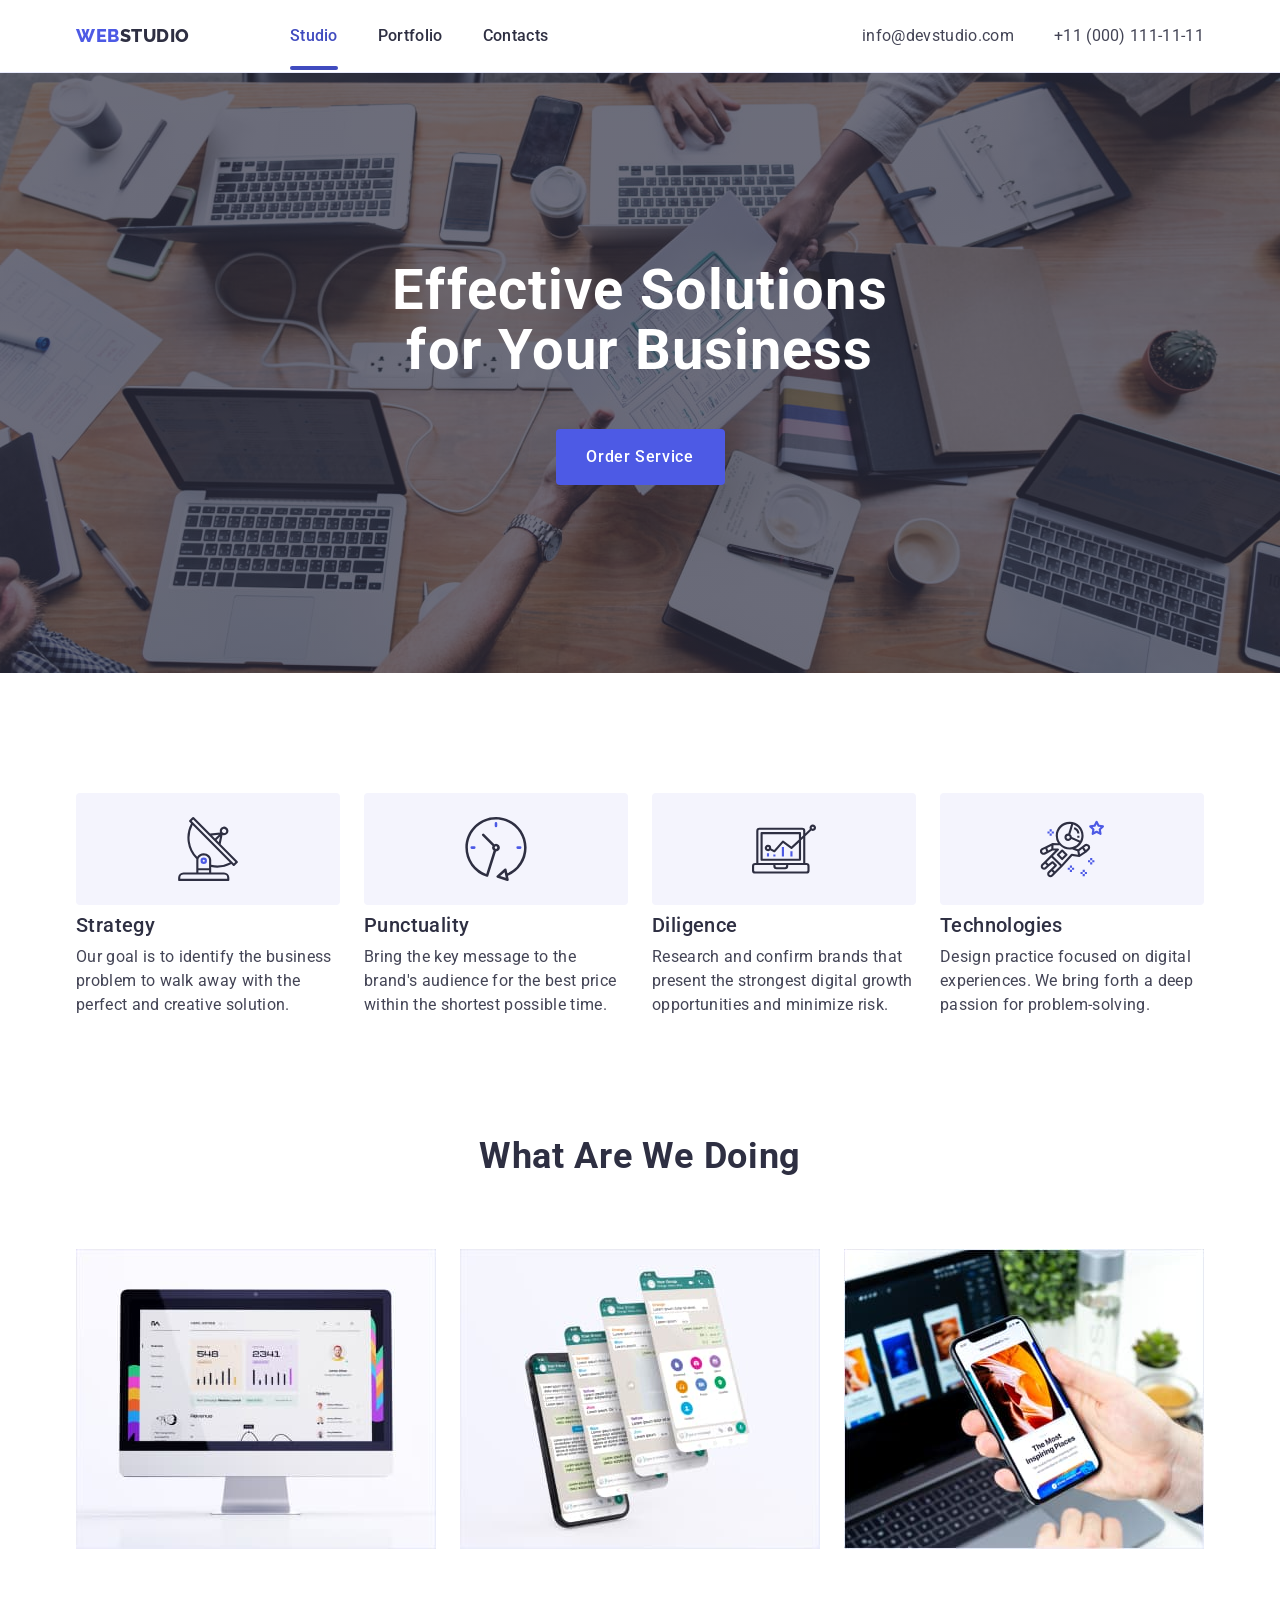
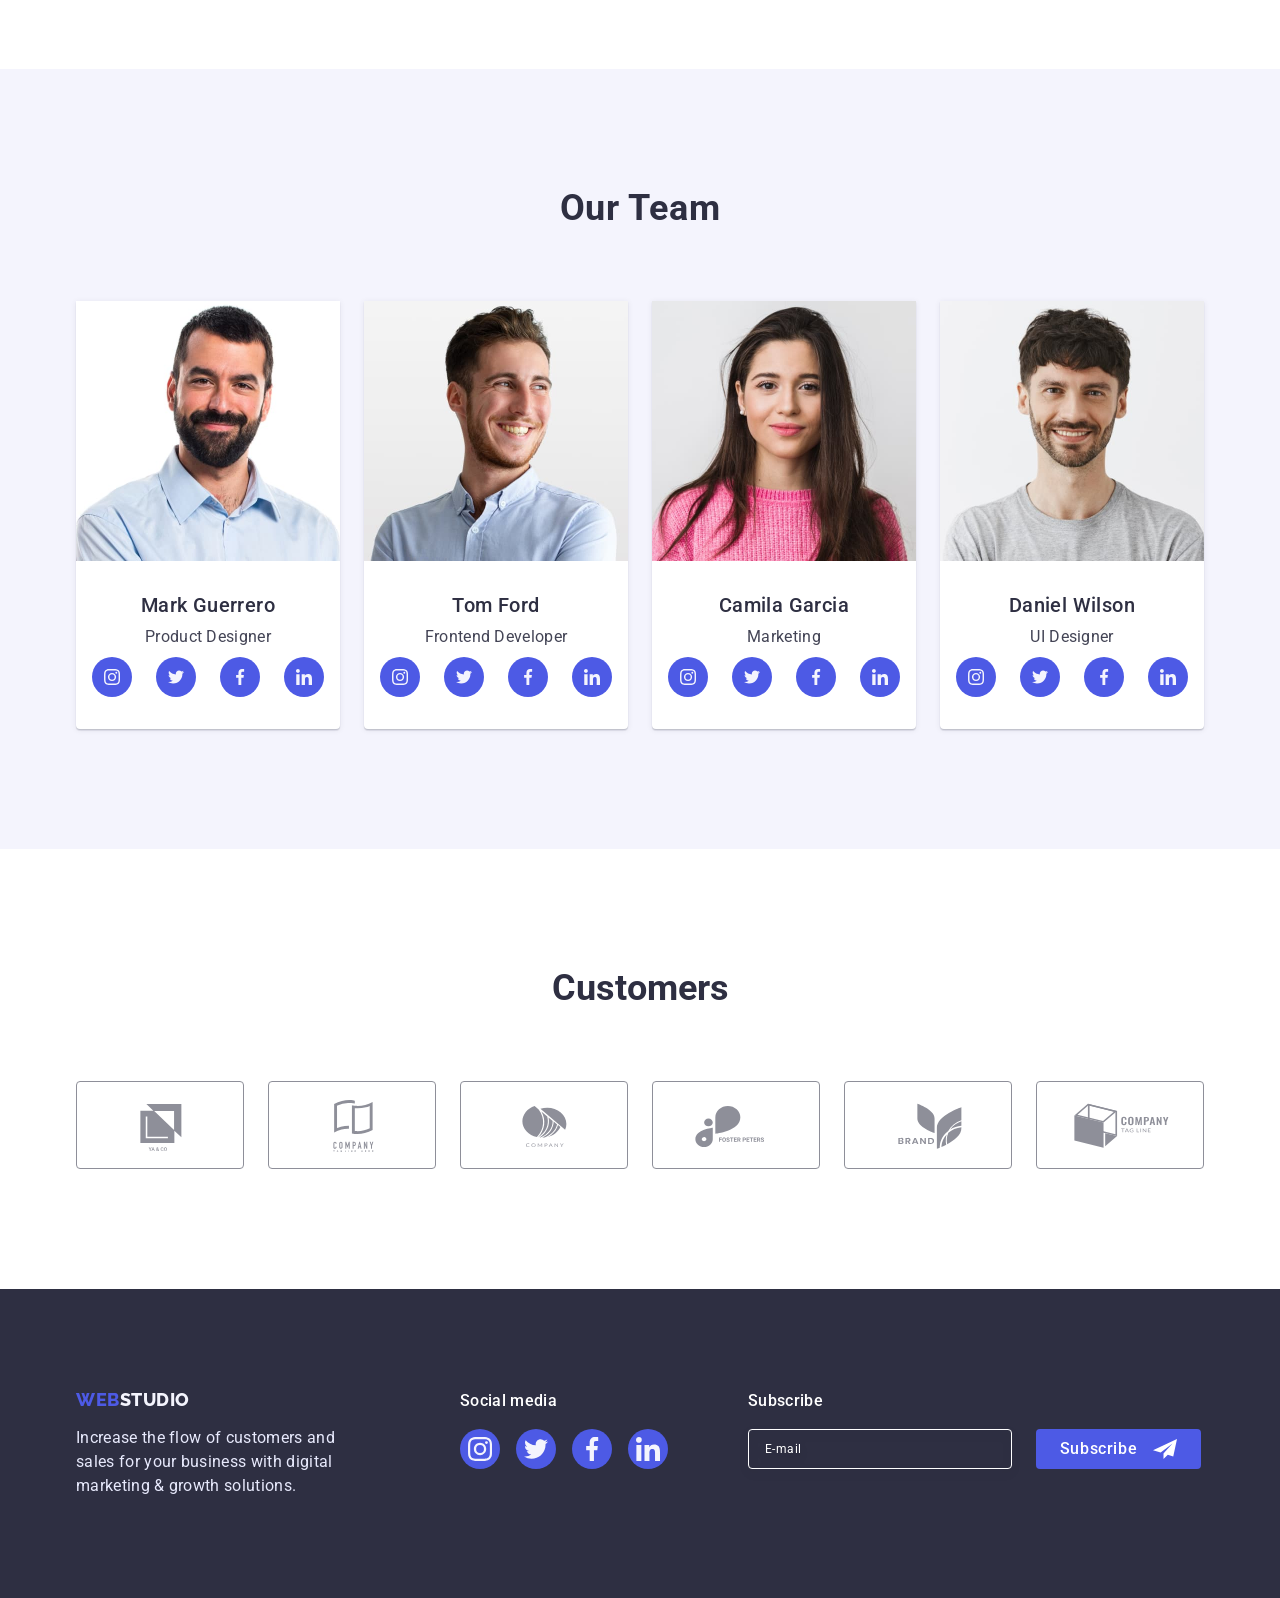
==== index.html @ 7beba164 "Add files via upload" ====
<!DOCTYPE html>
<html lang="en">

<head>
    <meta charset="UTF-8">
    <meta http-equiv="X-UA-Compatible" content="IE=edge">
    <meta name="viewport" content="width=device-width, initial-scale=1.0">
    <title>Студія</title>
    <link rel="stylesheet" href="./css/modern-normalize.min.css">
    <link rel="stylesheet" href="./css/styles.css">
    <link rel="preconnect" href="https://fonts.googleapis.com">
    <link rel="preconnect" href="https://fonts.gstatic.com" crossorigin>
    <link href="https://fonts.googleapis.com/css2?family=Raleway:wght@800&family=Roboto:wght@400;500;700&display=swap"
        rel="stylesheet">
</head>

<body>
    <header class="header">
        <div class="header-div container">
            <!-- Navigation -->
            <nav class="navigation">
                <a href="./index.html" class="logo link">Web<span class="logo-span-header">Studio</span></a>
                <ul class="header-menu list">
                    <li><a class="nav-item nav-item-index link" href="./index.html">Studio</a></li>
                    <li><a class="nav-item link" href="./portfolio.html">Portfolio</a></li>
                    <li><a class="nav-item link" href="">Contacts</a></li>
                </ul>
            </nav>
            <!-- Contacts -->
            <address class="contacts">
                <ul class="contacts-list list">
                    <li><a class="contacts-item link" href="mailto:info@devstudio.com">info@devstudio.com</a></li>
                    <li><a class="contacts-item link" href="tel:+110001111111">+11 (000) 111-11-11</a></li>
                </ul>
            </address>
        </div>
    </header>

    <main>
        <!-- Effective Solutions for Your Business 1 -->
        <section class="service">
            <div class="container">
                <h1 class="service-name">Effective Solutions for Your Business </h1>
                <button data-modal-open class="service-button" type="button">Order Service</button>
            </div>
        </section>
        <!-- Principles 2 -->
        <section class="principles">
            <div class="container">

                <h2 class="visually-hidden">.</h2>
                <ul class="principles-list list" id="studio">
                    <li class="principles-list-item">
                        <div class="icon-div">
                            <svg class="icon-antenna" width="64" height="64">
                                <use href="./images/icons.svg#icon-antenna"></use>
                            </svg>
                        </div>
                        <h3 class="principles-header">Strategy</h3>
                        <p class="principles-paragraph">Our goal is to identify the business
                            problem to walk away with the
                            perfect and creative solution.</p>
                    </li>
                    <li class="principles-list-item">
                        <div class="icon-div">
                            <svg class="icon-clock" width="64" height="64">
                                <use href="./images/icons.svg#icon-clock"></use>
                            </svg>
                        </div>
                        <h3 class="principles-header">Punctuality</h3>
                        <p class="principles-paragraph">Bring the key message to the
                            brand's audience for the best price
                            within the shortest possible time.</p>
                    </li>
                    <li class="principles-list-item">
                        <div class="icon-div">
                            <svg class="icon-diagram" width="64" height="64">
                                <use href="./images/icons.svg#icon-diagram"></use>
                            </svg>
                        </div>
                        <h3 class="principles-header">Diligence</h3>
                        <p class="principles-paragraph">Research and confirm brands that
                            present the strongest digital growth
                            opportunities and minimize risk.</p>
                    </li>
                    <li class="principles-list-item">
                        <div class="icon-div">
                            <svg class="icon-astronaut" width="64" height="64">
                                <use href="./images/icons.svg#icon-astronaut"></use>
                            </svg>
                        </div>
                        <h3 class="principles-header">Technologies</h3>
                        <p class="principles-paragraph">Design practice focused on digital
                            experiences. We bring forth a deep
                            passion for problem-solving.</p>
                    </li>
                </ul>
            </div>
        </section>
        <!-- What are we doing 3 -->
        <section class="activity">
            <div class="container">
                <h2 class="activity-header">What are we doing</h2>
                <ul class="activity-list list">
                    <li class="activity-list-item"><img src="./images/imga.jpg" alt="photo1" width="360"></li>
                    <li class="activity-list-item"><img src="./images/imgb.jpg" alt="photo2" width="360"></li>
                    <li class="activity-list-item"><img src="./images/imgc.jpg" alt="photo3" width="360"></li>
                </ul>
            </div>
        </section>
        <!-- Our Team 4 -->
        <section class="team">
            <div class="container">
                <h2 class="team-header">Our Team</h2>
                <ul class="team-list list">
                    <li class="team-list-item">
                        <img src="./images/imgd.jpg" alt="photo4" width="264">
                        <div class="team-list-item-div">
                            <h3 class="team-list-item-header principles-header">Mark Guerrero</h3>
                            <p class="team-list-item-paragraph principles-paragraph">Product Designer</p>
                            <ul class="icon-div-team-list">
                                <li class="icon-div-team-list-item">
                                    <a class="icon-div-team-list-link" href="">
                                        <svg class="icon-team" width="16" height="16">
                                            <use href="./images/icons.svg#icon-instagram"></use>
                                        </svg>
                                    </a>
                                </li>
                                <li class="icon-div-team-list-item">
                                    <a class="icon-div-team-list-link" href="">
                                        <svg class="icon-team" width="16" height="16">
                                            <use href="./images/icons.svg#icon-twitter"></use>
                                        </svg>
                                    </a>
                                </li>
                                <li class="icon-div-team-list-item">
                                    <a class="icon-div-team-list-link" href="">
                                        <svg class="icon-team" width="16" height="16">
                                            <use href="./images/icons.svg#icon-facebook"></use>
                                        </svg>
                                    </a>
                                </li>
                                <li class="icon-div-team-list-item">
                                    <a class="icon-div-team-list-link" href="">
                                        <svg class="icon-team" width="16" height="16">
                                            <use href="./images/icons.svg#icon-linkedin"></use>
                                        </svg>
                                    </a>
                                </li>
                            </ul>
                        </div>
                    </li>
                    <li class="team-list-item">
                        <img src="./images/imge.jpg" alt="photo5" width="264">
                        <div class="team-list-item-div">
                            <h3 class="team-list-item-header principles-header">Tom Ford</h3>
                            <p class="team-list-item-paragraph principles-paragraph">Frontend Developer</p>
                            <ul class="icon-div-team-list">
                                <li class="icon-div-team-list-item">
                                    <a class="icon-div-team-list-link" href="">
                                        <svg class="icon-team" width="16" height="16">
                                            <use href="./images/icons.svg#icon-instagram"></use>
                                        </svg>
                                    </a>
                                </li>
                                <li class="icon-div-team-list-item">
                                    <a class="icon-div-team-list-link" href="">
                                        <svg class="icon-team" width="16" height="16">
                                            <use href="./images/icons.svg#icon-twitter"></use>
                                        </svg>
                                    </a>
                                </li>
                                <li class="icon-div-team-list-item">
                                    <a class="icon-div-team-list-link" href="">
                                        <svg class="icon-team" width="16" height="16">
                                            <use href="./images/icons.svg#icon-facebook"></use>
                                        </svg>
                                    </a>
                                </li>
                                <li class="icon-div-team-list-item">
                                    <a class="icon-div-team-list-link" href="">
                                        <svg class="icon-team" width="16" height="16">
                                            <use href="./images/icons.svg#icon-linkedin"></use>
                                        </svg>
                                    </a>
                                </li>
                            </ul>
                        </div>
                    </li>
                    <li class="team-list-item">
                        <img src="./images/imgf.jpg" alt="photo6" width="264">
                        <div class="team-list-item-div">
                            <h3 class="team-list-item-header principles-header">Camila Garcia</h3>
                            <p class="team-list-item-paragraph principles-paragraph">Marketing</p>
                            <ul class="icon-div-team-list">
                                <li class="icon-div-team-list-item">
                                    <a class="icon-div-team-list-link" href="">
                                        <svg class="icon-team" width="16" height="16">
                                            <use href="./images/icons.svg#icon-instagram"></use>
                                        </svg>
                                    </a>
                                </li>
                                <li class="icon-div-team-list-item">
                                    <a class="icon-div-team-list-link" href="">
                                        <svg class="icon-team" width="16" height="16">
                                            <use href="./images/icons.svg#icon-twitter"></use>
                                        </svg>
                                    </a>
                                </li>
                                <li class="icon-div-team-list-item">
                                    <a class="icon-div-team-list-link" href="">
                                        <svg class="icon-team" width="16" height="16">
                                            <use href="./images/icons.svg#icon-facebook"></use>
                                        </svg>
                                    </a>
                                </li>
                                <li class="icon-div-team-list-item">
                                    <a class="icon-div-team-list-link" href="">
                                        <svg class="icon-team" width="16" height="16">
                                            <use href="./images/icons.svg#icon-linkedin"></use>
                                        </svg>
                                    </a>
                                </li>
                            </ul>
                        </div>
                    </li>
                    <li class="team-list-item">
                        <img src="./images/imgg.jpg" alt="photo7" width="264">
                        <div class="team-list-item-div">
                            <h3 class="team-list-item-header principles-header">Daniel Wilson</h3>
                            <p class="team-list-item-paragraph principles-paragraph">UI Designer</p>
                            <ul class="icon-div-team-list">
                                <li class="icon-div-team-list-item">
                                    <a class="icon-div-team-list-link" href="">
                                        <svg class="icon-team" width="16" height="16">
                                            <use href="./images/icons.svg#icon-instagram"></use>
                                        </svg>
                                    </a>
                                </li>
                                <li class="icon-div-team-list-item">
                                    <a class="icon-div-team-list-link" href="">
                                        <svg class="icon-team" width="16" height="16">
                                            <use href="./images/icons.svg#icon-twitter"></use>
                                        </svg>
                                    </a>
                                </li>
                                <li class="icon-div-team-list-item">
                                    <a class="icon-div-team-list-link" href="">
                                        <svg class="icon-team" width="16" height="16">
                                            <use href="./images/icons.svg#icon-facebook"></use>
                                        </svg>
                                    </a>
                                </li>
                                <li class="icon-div-team-list-item">
                                    <a class="icon-div-team-list-link" href="">
                                        <svg class="icon-team" width="16" height="16">
                                            <use href="./images/icons.svg#icon-linkedin"></use>
                                        </svg>
                                    </a>
                                </li>
                            </ul>
                        </div>
                    </li>
                </ul>
            </div>
        </section>
        <!-- Customers 5 -->
        <section class="customers">
            <div class="container">
                <h2 class="customers-header">Customers</h2>
                <ul class="customers-list">
                    <li class="customers-list-item">
                        <a class="customers-list-link" href="">
                            <svg class="icon-customers" width="104" height="56">
                                <use href="./images/icons.svg#icon-Logo"></use>
                            </svg>
                        </a>
                    </li>
                    <li class="customers-list-item">
                        <a class="customers-list-link" href="">
                            <svg class="icon-customers" width="104" height="56">
                                <use href="./images/icons.svg#icon-Logo-1"></use>
                            </svg>
                        </a>
                    </li>
                    <li class="customers-list-item">
                        <a class="customers-list-link" href="">
                            <svg class="icon-customers" width="104" height="56">
                                <use href="./images/icons.svg#icon-Logo-2"></use>
                            </svg>
                        </a>
                    </li>
                    <li class="customers-list-item">
                        <a class="customers-list-link" href="">
                            <svg class="icon-customers" width="104" height="56">
                                <use href="./images/icons.svg#icon-Logo-3"></use>
                            </svg>
                        </a>
                    </li>
                    <li class="customers-list-item">
                        <a class="customers-list-link" href="">
                            <svg class="icon-customers" width="104" height="56">
                                <use href="./images/icons.svg#icon-Logo-4"></use>
                            </svg>
                        </a>
                    </li>
                    <li class="customers-list-item">
                        <a class="customers-list-link" href="">
                            <svg class="icon-customers" width="104" height="56">
                                <use href="./images/icons.svg#icon-Logo-5"></use>
                            </svg>
                        </a>
                    </li>
                </ul>
            </div>
        </section>
    </main>

    <footer class="footer">
        <div class="container footer-div">
            <div class="footer-logo-div">
                <a class="logo-footer link" href="./index.html">Web<span class="logo-span-footer">Studio</span></a>
                <p class="footer-paragraph">Increase the flow of customers and sales for your business with digital
                    marketing & growth solutions.</p>
            </div>
            <div class="footer-socialmedia-div">
                <p class="footer-socialmedia-paragraph">Social media</p>
                <ul class="footer-list">
                    <li class="footer-list-item">
                        <a class="footer-list-link" href="">
                            <svg class="footer-icon" width="24" height="24">
                                <use href="./images/icons.svg#icon-instagram"></use>
                            </svg>
                        </a>
                    </li>
                    <li class="footer-list-item">
                        <a class="footer-list-link" href="">
                            <svg class="footer-icon" width="24" height="24">
                                <use href="./images/icons.svg#icon-twitter"></use>
                            </svg>
                        </a>
                    </li>
                    <li class="footer-list-item">
                        <a class="footer-list-link" href="">
                            <svg class="footer-icon" width="24" height="24">
                                <use href="./images/icons.svg#icon-facebook"></use>
                            </svg>
                        </a>
                    </li>
                    <li class="footer-list-item">
                        <a class="footer-list-link" href="">
                            <svg class="footer-icon" width="24" height="24">
                                <use href="./images/icons.svg#icon-linkedin"></use>
                            </svg>
                        </a>
                    </li>
                </ul>
            </div>
            <div class="footer-form-div">
                <p class="footer-form-paragraph">Subscribe</p>
                <form class="footer-form">
                    <label class="footer-form-labal">
                        <input class="email-input" type="email" placeholder="E-mail" name="form" />
                    </label>
                    <button class="footer-form-button" type="submit">
                        Subscribe
                        <svg class="footer-form-svg" width="24" height="24">
                            <use href="./images/icons.svg#frame-3"></use>
                        </svg>
                    </button>
                </form>
            </div>
        </div>
    </footer>
    <div data-modal class="modal-div is-hidden">
        <div class="modal">
            <button class="modal-button" data-modal-close type="button">
                <svg class="icon-close" width="8" height="8">
                    <use href="./images/icons.svg#icon-close    "></use>
                </svg>
            </button>
            <p class="modal-paragraph">
                Leave your contacts and we will call you back
            </p>
            <form>
                <div class="modal-form-div">
                    <label class="modal-form-labal" for="user-name">
                        Name
                    </label>
                    <div class="modal-form-labal-div">
                        <input id="user-name" name="user-name" type="text" class="modal-form-labal-input">
                        <svg class="icon-person" width="18" height="24">
                            <use href="./images/icons.svg#icon-person"></use>
                        </svg>
                    </div>

                </div>
                <div class="modal-form-div">
                    <label class="modal-form-labal" for="user-name">
                        Phone
                    </label>
                    <div class="modal-form-labal-div">
                        <input id="user-name" name="user-name" type="text" class="modal-form-labal-input">
                        <svg class="icon-person" width="18" height="24">
                            <use href="./images/icons.svg#icon-phone"></use>
                        </svg>
                    </div>
                </div>
                <div class="modal-form-div">
                    <label class="modal-form-labal" for="user-name">
                        Email
                    </label>
                    <div class="modal-form-labal-div">
                        <input id="user-name" name="user-name" type="text" class="modal-form-labal-input">
                        <svg class="icon-person" width="18" height="24">
                            <use href="./images/icons.svg#icon-email"></use>
                        </svg>
                    </div>
                </div>
                <div class="modal-form-div-comment">
                    <label class="modal-form-labal" for="user-comment">
                        Comment
                    </label>
                    <textarea class="modal-comment" name="user-comment" placeholder="Text input"
                        id="user-comment"></textarea>
                </div>
                <div class="check-box-div">
                    <input id="user-privacy" type="checkbox" class="check-box-input visually-hidden" value="true"
                        name="user-privacy">
                    <label class="check-box-labal" for="user-privacy">
                        <span class="check-box-labal-span">
                            <svg class="icon-checkbox" width="10" height="8">
                                <use href="./images/icons.svg#icon-access"></use>
                            </svg>
                        </span>
                        I accept the terms and conditions of the
                        <a class="check-box-labal-link" href="">
                            Privacy Policy
                        </a>
                    </label>
                </div>
                <button class="check-box-labal-button">
                    Send
                </button>
            </form>
        </div>
    </div>
    <script src="./modal.js"></script>
</body>

</html>
---- css/styles.css ----
body {
    font-family: "Roboto", sans-serif;
    color: #434455;
    background-color: #FFFFFF;
}

h1,
h2,
h3,
h4,
h5,
h6,
p {
    margin: 0;
}

img {
    display: block;
    max-width: 100%;
    height: auto;
}

button {
    cursor: pointer;
    border: none;
    border-radius: 4 px;
}

ul,
ol {
    list-style: none;
    margin: 0;
    padding-left: 0;
}

a {
    text-decoration: none;
}

.container {
    width: 1158;
    padding: 0 15px;
    margin: 0 auto;
}

.section {
    padding-top: 120px;
    padding-bottom: 120px;
}

.visually-hidden {
    position: absolute;
    width: 1px;
    height: 1px;
    margin: -1px;
    border: 0;
    padding: 0;

    white-space: nowrap;
    clip-path: inset(100%);
    clip: rect(0 0 0 0);
    overflow: hidden;
}

:root {}

.logo {
    font-family: "Raleway", sans-serif;
    font-style: normal;
    font-weight: 800;
    font-size: 18px;
    line-height: 1.17;
    letter-spacing: 0.03em;
    text-transform: uppercase;
    color: #4d5ae5;
    margin-right: 76px;

}

.link {
    text-decoration: none;
}

.logo-span-header {
    color: #2e2f42;
}

.list {
    list-style: none;
    margin: 0;
    padding: 0;
}

.nav-item {
    font-weight: 500;
    font-size: 16px;
    line-height: 1.5;
    letter-spacing: 0.02em;
    color: #2e2f42;
    padding: 24px 0;
    transition: color 250ms cubic-bezier(0.4, 0, 0.2, 1);
}

.nav-item-index,
.nav-item-portfolio {
    position: relative;
    color: #404bbf;
}

.nav-item-index::after {
    content: '';
    width: 48px;
    height: 4px;
    flex-shrink: 0;
    position: absolute;
    left: 0;
    bottom: -1px;
    height: 4px;
    background-color: #404bbf;
    border-radius: 2px;
}

.nav-item-portfolio::after {
    content: '';
    width: 66px;
    height: 4px;
    flex-shrink: 0;
    position: absolute;
    left: 0;
    bottom: -1px;
    height: 4px;
    background-color: #404bbf;
    border-radius: 2px;
}

.link:hover {
    color: #404bbf;
}

.link:focus {
    color: #404bbf;
}

.contacts {
    font-style: normal;
    margin-left: auto;
}

.contacts-item {
    font-size: 16px;
    line-height: 24px;
    letter-spacing: 0.02em;
    color: #434455;
    transition: color 250ms cubic-bezier(0.4, 0, 0.2, 1);
}

.contacts-item:hover {
    color: #404bbf
}

.contacts-item:focus {
    color: #404bbf
}

.service {
    background-color: #2e2f42;
    padding: 188px 0;
    background-image: linear-gradient(rgba(46, 47, 66, 0.7),
            rgba(46, 47, 66, 0.7)),
        url(../images/img-name.jpg);
    max-width: 1440px;
    background-repeat: no-repeat;
    background-position: center;
    background-size: cover;
    height: 600px;
    margin: 0 auto;
}

.service-name {
    font-size: 56px;
    line-height: 1.07;
    text-align: center;
    letter-spacing: 0.02em;
    color: #FFFFFF;
    max-width: 496px;
    margin: 0 auto;
    margin-bottom: 48px;
}

.service-button {
    background-color: #4D5AE5;
    font-family: "Roboto", sans-serif;
    font-style: normal;
    font-weight: 500;
    font-size: 16px;
    line-height: 24px;
    letter-spacing: 0.04em;
    color: #FFFFFF;
    cursor: pointer;
    display: block;
    min-width: 169px;
    height: 56px;
    border: none;
    background-color: #4d5ae5;
    border-radius: 4px;
    cursor: pointer;
    display: block;
    margin: 0 auto;
    transition: background-color 250ms cubic-bezier(0.4, 0, 0.2, 1);
}

.service-button:hover {
    background-color: #404BBF
}

.service-button:focus {
    background-color: #404BBF
}

.principles-header {
    font-weight: 500;
    font-size: 20px;
    line-height: 1.2;
    letter-spacing: 0.02em;
    color: #2E2F42;
    margin-bottom: 8px;
}

.principles-paragraph {
    font-weight: 400;
    font-size: 16px;
    line-height: 1.5;
    letter-spacing: 0.02em;
    color: #434455;
}

.activity-header {
    font-size: 36px;
    line-height: 1.11;
    text-align: center;
    letter-spacing: 0.02em;
    text-transform: capitalize;
    color: #2e2f42;
    margin-bottom: 72px;
}

.team {
    background-color: #F4F4FD;
    padding: 120px 0;
}

.team-header {
    font-size: 36px;
    line-height: 1.11;
    text-align: center;
    letter-spacing: 0.02em;
    text-transform: capitalize;
    color: #2e2f42;
    margin-bottom: 72px;
}

.team-list-item {
    background-color: #FFFFFF;
    width: calc((100%-72px)/4);
    border-radius: 0px 0px 4px 4px;
    box-shadow: 0px 1px 6px rgba(46, 47, 66, 0.08),
        0px 1px 1px rgba(46, 47, 66, 0.16),
        0px 2px 1px rgba(46, 47, 66, 0.08);
}


.footer {
    background-color: #2e2f42;
    padding: 100px 0;
}

.logo-footer {
    font-family: "Raleway", sans-serif;
    font-style: normal;
    font-weight: 800;
    font-size: 18px;
    line-height: 1.17;
    letter-spacing: 0.03em;
    text-transform: uppercase;
    color: #4d5ae5;
    display: inline-block;
    margin-bottom: 16px;
}

.logo-span-footer {
    color: #f4f4fd;
}

.button-list-item {
    font-family: "Roboto", sans-serif;
    font-weight: 500;
    font-size: 16px;
    line-height: 1.5;
    letter-spacing: 0.04em;
    color: #4d5ae5;
    background-color: #F4F4FD;
    cursor: pointer;
    padding: 12px 24px;
    border: 1px solid #e7e9fc;
    border-radius: 4px;
    transition: color 250ms cubic-bezier(0.4, 0, 0.2, 1),
        background-color 250ms cubic-bezier(0.4, 0, 0.2, 1),
        border-color 250ms cubic-bezier(0.4, 0, 0.2, 1),
        box-shadow 250ms cubic-bezier(0.4, 0, 0.2, 1);
}

.button-list-item:hover {
    color: #FFFFFF;
    background-color: #404BBF;
    border: 1px solid transparent;
    box-shadow: 0px 3px 1px rgba(0, 0, 0, 0.1),
        0px 2px 1px rgba(0, 0, 0, 0.08),
        0px 2px 2px rgba(0, 0, 0, 0.12);
}

.button-list-item:focus {
    color: #FFFFFF;
    background-color: #404BBF;
    border: 1px solid transparent;
    box-shadow: 0px 3px 1px rgba(0, 0, 0, 0.1),
        0px 2px 1px rgba(0, 0, 0, 0.08),
        0px 2px 2px rgba(0, 0, 0, 0.12);
}

.footer-paragraph {
    font-weight: 400;
    font-size: 16px;
    line-height: 24px;
    letter-spacing: 0.02em;
    color: #E7E9FC;
    max-width: 264px;
}



.header {
    border-bottom: 1px solid #e7e9fc;
    box-shadow: 0px 2px 1px rgba(46, 47, 66, 0.08),
        0px 1px 1px rgba(46, 47, 66, 0.16),
        0px 1px 6px rgba(46, 47, 66, 0.08);
}

.header-div {
    display: flex;
    align-items: center;
}

.container {
    width: 1158px;
    margin: 0 auto;
    padding: 0 15px;
}

.navigation {
    display: flex;
    align-items: center;
}

.header-menu {
    display: flex;
    gap: 40px;
    padding: 24px;
}

.contacts-list {
    display: flex;
    gap: 40px;
}

.principles {
    padding: 120px 0;
}

.principles-list {
    display: flex;
    gap: 24px;
    padding-left: 0;
}

.principles-list-item {
    width: calc((100% - 72px) / 4);
}

.activity {
    padding-bottom: 120px;
}

.activity-list {
    display: flex;
    gap: 24px;
}

.activity-list-item {
    width: calc((100%-48px)/3);
}

.team-list {
    display: flex;
    gap: 24px;
}

.team-list-item-div {
    padding: 32px 16px;
}

.team-list-item-header {
    text-align: center;
}

.team-list-item-paragraph {
    text-align: center;
}

.buttons {
    padding: 96px 0 120px;
}

.button-list {
    display: flex;
    justify-content: center;
    gap: 24px;
    margin-bottom: 72px;
}

.examples-list {
    display: flex;
    flex-wrap: wrap;
    column-gap: 24px;
    row-gap: 48px;
}

.examples-list-item {
    width: calc((100% - 48px) / 3);
}

.examples-list-item-div {
    padding: 32px 16px;
    border: 1px solid #e7e9fc;
    border-top: none;
}

.examples-list-item-header {
    margin-bottom: 8px;
}

.icon-div {
    display: flex;
    align-items: center;
    justify-content: center;
    height: 112px;
    background-color: #f4f4fd;
    border-radius: 4px;
    margin-bottom: 8px;
}

.icon-div-team-list {
    display: flex;
    justify-content: center;
    gap: 24px;
    padding-top: 8px;
}

.icon-div-team-list-item {
    width: 40px;
    height: 40px;
}

.icon-div-team-list-link {
    width: 100%;
    height: 100%;
    background-color: #4d5ae5;
    border-radius: 50%;
    display: flex;
    align-items: center;
    justify-content: center;
    transition: background-color 250ms cubic-bezier(0.4, 0, 0.2, 1);
}

.icon-div-team-list-link:hover {
    background-color: #404bbf;
}

.icon-div-team-list-link:focus {
    background-color: #404bbf;
}

.icon-team {
    fill: #f4f4fd;
}

.customers {
    padding-top: 120px;
    padding-bottom: 120px;
}

.customers-header {
    font-size: 36px;
    line-height: 1.11;
    color: #2e2f42;
    margin-bottom: 72px;
    text-align: center;
}

.customers-list {
    display: flex;
    gap: 24px;
}

.customers-list-item {
    width: calc((100% - 120px) / 6);
    height: 88px;
}

.customers-list-link {
    width: 100%;
    height: 100%;
    border: 1px solid #8e8f99;
    border-radius: 4px;
    display: flex;
    align-items: center;
    justify-content: center;
    color: #8e8f99;
    transition: border-color 250ms cubic-bezier(0.4, 0, 0.2, 1),
        color 250ms cubic-bezier(0.4, 0, 0.2, 1);
}

.customers-list-link:hover {
    border-color: #404bbf;
    color: #404bbf;
}

.customers-list-link:focus {
    border-color: #404bbf;
    color: #404bbf;
}

.icon-customers {
    fill: currentColor;
}

.footer-div {
    display: flex;
    align-items: baseline;

}

.footer-logo-div {
    margin-right: 120px;
}

.footer-socialmedia-paragraph {
    font-weight: 500;
    font-size: 16px;
    line-height: 1.5;
    letter-spacing: 0.02em;
    color: #FFFFFF;
    margin-bottom: 16px;
}

.footer-list {
    display: flex;
    gap: 16px;
}

.footer-list-item {
    width: 40px;
    height: 40px;
}

.footer-list-link {
    width: 100%;
    height: 100%;
    background-color: #4d5ae5;
    border-radius: 50%;
    display: flex;
    align-items: center;
    justify-content: center;
    transition: background-color 250ms cubic-bezier(0.4, 0, 0.2, 1);
}

.footer-list-link:hover {
    background-color: #31d0aa;
}

.footer-list-link:focus {
    background-color: #31d0aa;
}

.footer-icon {
    fill: #f4f4fd;
}

.examples-list-link {
    display: block;
    transition: box-shadow 250ms cubic-bezier(0.4, 0, 0.2, 1);
}

.examples-list-link:hover .examples-paragraph {
    transform: translateY(0%);
}

.examples-list-link:focus .examples-paragraph {
    transform: translateY(0%);
}

.examples-list-link:hover {
    box-shadow: 0px 1px 6px rgba(46, 47, 66, 0.08),
        0px 1px 1px rgba(46, 47, 66, 0.16),
        0px 2px 1px rgba(46, 47, 66, 0.08);
}

.examples-list-link:focus {
    box-shadow: 0px 1px 6px rgba(46, 47, 66, 0.08),
        0px 1px 1px rgba(46, 47, 66, 0.16),
        0px 2px 1px rgba(46, 47, 66, 0.08);
}

.modal-div {
    position: fixed;
    top: 0;
    left: 0;
    width: 100%;
    height: 100%;
    background-color: rgba(46, 47, 66, 0.4);
    transition: opacity 250ms cubic-bezier(0.4, 0, 0.2, 1), visibility 250ms cubic-bezier(0.4, 0, 0.2, 1);
}

.is-hidden {
    opacity: 0;
    visibility: hidden;
    pointer-events: none;
}

.modal {
    padding: 72px 24px 24px 24px;
    position: absolute;
    top: 50%;
    left: 50%;
    transform: translate(-50%, -50%) scale(1);
    width: 408px;
    min-height: 584px;
    background: #fcfcfc;
    box-shadow: 0px 1px 1px rgba(0, 0, 0, 0.14),
        0px 1px 3px rgba(0, 0, 0, 0.12),
        0px 2px 1px rgba(0, 0, 0, 0.2);
    border-radius: 4px;
    transition: transform 250ms cubic-bezier(0.4, 0, 0.2, 1);
}

.modal-button {
    position: absolute;
    top: 24px;
    right: 24px;
    width: 24px;
    height: 24px;
    border-radius: 50%;
    display: flex;
    align-items: center;
    justify-content: center;
    background-color: #e7e9fc;
    border: 1px solid rgba(0, 0, 0, 0.1);
    padding: 0;
    cursor: pointer;
    transition: background-color 250ms cubic-bezier(0.4, 0, 0.2, 1),
        border 250ms cubic-bezier(0.4, 0, 0.2, 1);
}

.modal-button:hover {
    background-color: #404bbf;
    border: none;
    fill: #ffffff;
}

.modal-button:focus {
    background-color: #404bbf;
    border: none;
    fill: #ffffff;
}

.icon-close {
    transition: fill 250ms cubic-bezier(0.4, 0, 0.2, 1);
}

.examples-img-div {
    position: relative;
    overflow: hidden;

}

.examples-paragraph {
    position: absolute;
    top: 0;
    font-size: 16px;
    line-height: 1.5;
    letter-spacing: 0.02em;
    color: #f4f4fd;
    padding: 40px 32px;
    background-color: #4d5ae5;
    height: 100%;
    width: 100%;
    transform: translateY(100%);
    transition: transform 250ms cubic-bezier(0.4, 0, 0.2, 1);
}

.footer-form-div {
    padding-left: 80px;
}

.footer-form-paragraph {
    margin-bottom: 16px;
    font-weight: 500;
    font-size: 16px;
    line-height: 1.5;
    letter-spacing: 0.02em;
    color: #ffffff;
}

.footer-form {
    display: flex;
    gap: 24px;

}

.email-input {
    width: 264px;
    height: 40px;
    border: 1px solid #ffffff;
    background-color: transparent;
    font-size: 12px;
    line-height: 1.5;
    letter-spacing: 0.04em;
    padding-left: 16px;
    filter: drop-shadow(0px 4px 4px rgba(0, 0, 0, 0.15));
    border-radius: 4px;
    color: #ffffff;
}

.email-input::placeholder {
    color: #ffffff;
}

.footer-form-button {
    min-width: 165px;
    height: 40px;
    display: flex;
    justify-content: center;
    align-items: center;
    font-family: "Roboto", sans-serif;
    font-size: 16px;
    font-weight: 500;
    line-height: 1.5;
    letter-spacing: 0.04em;
    color: #ffffff;
    cursor: pointer;
    background-color: #4D5AE5;
    border: none;
    border-radius: 4px;
}

.footer-form-svg {
    margin-left: 16px;
}

.modal-paragraph {
    font-weight: 500;
    font-size: 16px;
    line-height: 1.5;
    text-align: center;
    letter-spacing: 0.02em;
    color: #2E2F42;
    margin-bottom: 16px;
}

.modal-form-div {
    margin-bottom: 8px;
}

.modal-form-labal {
    font-size: 12px;
    line-height: 1.17;
    letter-spacing: 0.04em;
    color: #8e8f99;
    display: block;
    margin-bottom: 4px;
}

.modal-form-labal-div {
    position: relative;
}

.modal-form-labal-input {
    width: 100%;
    height: 40px;
    border: 1px solid rgba(46, 47, 66, 0.4);
    border-radius: 4px;
    background-color: transparent;
    padding-left: 38px;
    outline: transparent;
    transition: border-color 250ms cubic-bezier(0.4, 0, 0.2, 1);
}

.modal-form-labal-input:focus {
    border-color: #4D5AE5;
}


.icon-person {
    position: absolute;
    left: 16px;
    top: 50%;
    transform: translateY(-50%);
    transition: fill 250ms cubic-bezier(0.4, 0, 0.2, 1);
}

.modal-form-labal-input:focus+.icon-person {
    fill: #4D5AE5;
}

.modal-form-div-comment {
    margin-bottom: 16px;
}

.modal-comment {
    border: 1px solid rgba(46, 47, 66, 0.4);
    width: 100%;
    height: 120px;
    font-size: 12px;
    line-height: 1.17;
    letter-spacing: 0.04em;
    color: rgba(46, 47, 66, 0.4);
    border-radius: 4px;
    background-color: transparent;
    padding: 8px 16px;
    outline: transparent;
    resize: none;
    transition: border-color 250ms cubic-bezier(0.4, 0, 0.2, 1);
}

.modal-comment:focus {
    border-color: #4D5AE5;
}

.check-box-div {
    margin-bottom: 24px;
}

.check-box-labal {
    font-size: 12px;
    line-height: 1.17;
    letter-spacing: 0.04em;
    color: #8e8f99;
}

.check-box-labal-span {
    width: 16px;
    height: 16px;
    border: 1px solid rgba(46, 47, 66, 0.4);
    transition: background-color 250ms cubic-bezier(0.4, 0, 0.2, 1), border 250ms cubic-bezier(0.4, 0, 0.2, 1), fill 250ms cubic-bezier(0.4, 0, 0.2, 1);
    display: inline-flex;
    align-items: center;
    justify-content: center;
    fill: transparent;
    border-radius: 2px;
}

input:checked+label>span {
    background-color: #404bbf;
    border: none;
    fill: #F4F4FD;
}

.check-box-labal-link {
    color: #4d5ae5;
    text-decoration: underline;
}

.check-box-labal-button {
    display: block;
    margin-left: auto;
    margin-right: auto;
    min-width: 169px;
    height: 56px;
    font-family: "Roboto", sans-serif;
    font-size: 16px;
    font-weight: 500;
    line-height: 1.5;
    letter-spacing: 0.04em;
    color: #ffffff;
    cursor: pointer;
    background-color: #4D5AE5;
    border: none;
    border-radius: 4px;
    transition: background-color 250ms cubic-bezier(0.4, 0, 0.2, 1);
}

.check-box-labal-button:hover,
.check-box-labal-button:focus {
    background-color: var(--OCEAN, #404BBF);
}
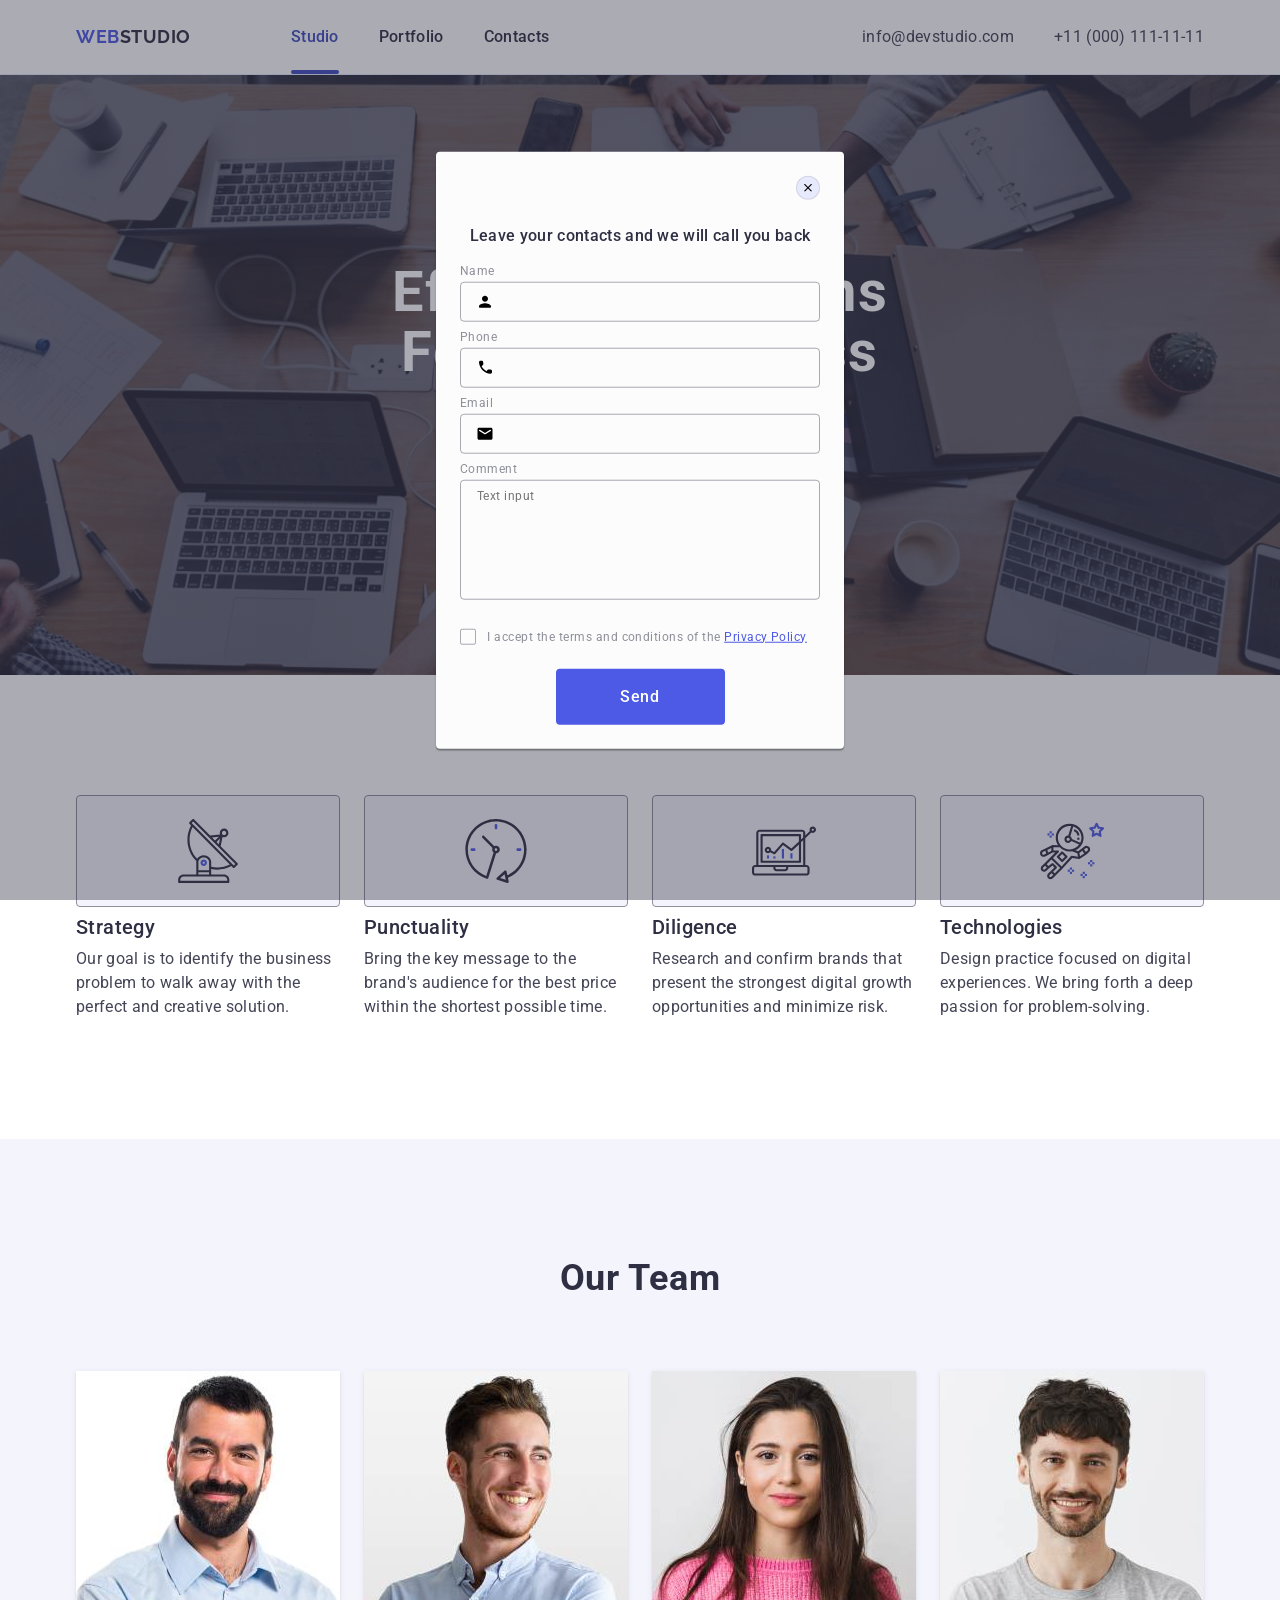
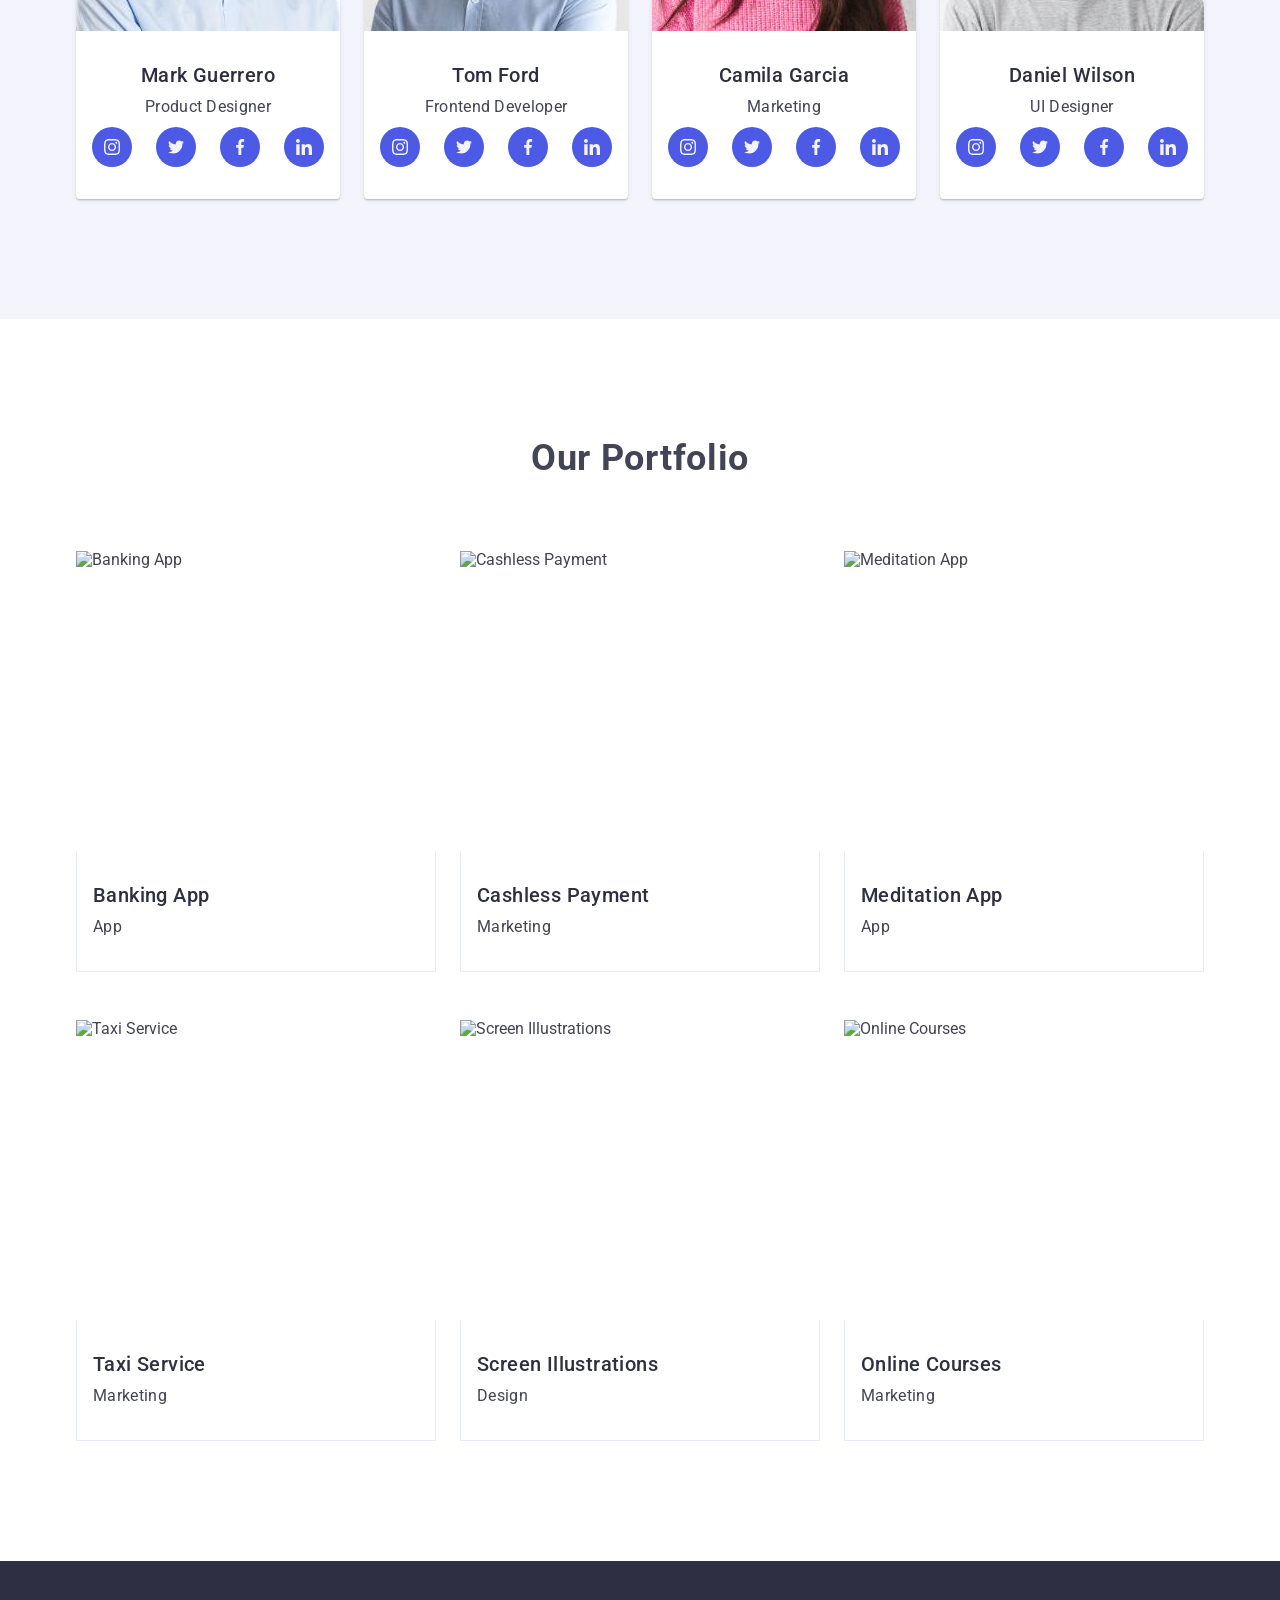
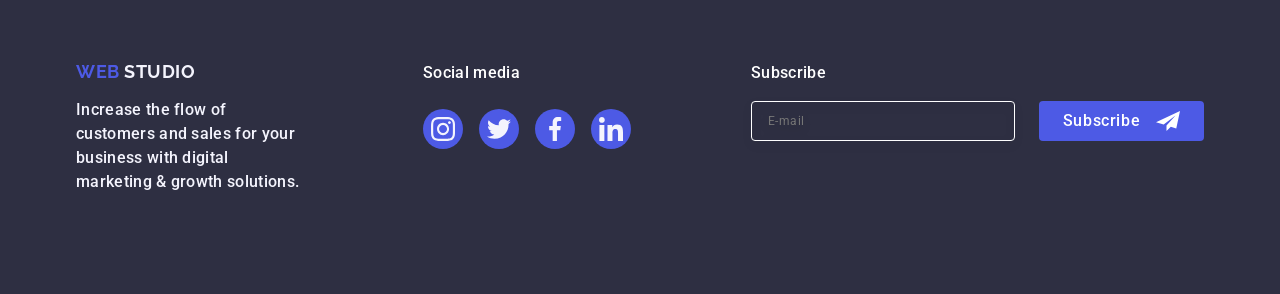
==== commit 1b6bf4ec: "Add files via upload" ====
--- a/index.html
+++ b/index.html
@@ -1,451 +1,602 @@
-<!DOCTYPE html>
-<html lang="en">
-
-<head>
-    <meta charset="UTF-8">
-    <meta http-equiv="X-UA-Compatible" content="IE=edge">
-    <meta name="viewport" content="width=device-width, initial-scale=1.0">
-    <title>Студія</title>
-    <link rel="stylesheet" href="./css/modern-normalize.min.css">
-    <link rel="stylesheet" href="./css/styles.css">
-    <link rel="preconnect" href="https://fonts.googleapis.com">
-    <link rel="preconnect" href="https://fonts.gstatic.com" crossorigin>
-    <link href="https://fonts.googleapis.com/css2?family=Raleway:wght@800&family=Roboto:wght@400;500;700&display=swap"
-        rel="stylesheet">
-</head>
-
-<body>
-    <header class="header">
-        <div class="header-div container">
-            <!-- Navigation -->
-            <nav class="navigation">
-                <a href="./index.html" class="logo link">Web<span class="logo-span-header">Studio</span></a>
-                <ul class="header-menu list">
-                    <li><a class="nav-item nav-item-index link" href="./index.html">Studio</a></li>
-                    <li><a class="nav-item link" href="./portfolio.html">Portfolio</a></li>
-                    <li><a class="nav-item link" href="">Contacts</a></li>
-                </ul>
-            </nav>
-            <!-- Contacts -->
-            <address class="contacts">
-                <ul class="contacts-list list">
-                    <li><a class="contacts-item link" href="mailto:info@devstudio.com">info@devstudio.com</a></li>
-                    <li><a class="contacts-item link" href="tel:+110001111111">+11 (000) 111-11-11</a></li>
-                </ul>
-            </address>
-        </div>
-    </header>
-
-    <main>
-        <!-- Effective Solutions for Your Business 1 -->
-        <section class="service">
-            <div class="container">
-                <h1 class="service-name">Effective Solutions for Your Business </h1>
-                <button data-modal-open class="service-button" type="button">Order Service</button>
-            </div>
-        </section>
-        <!-- Principles 2 -->
-        <section class="principles">
-            <div class="container">
-
-                <h2 class="visually-hidden">.</h2>
-                <ul class="principles-list list" id="studio">
-                    <li class="principles-list-item">
-                        <div class="icon-div">
-                            <svg class="icon-antenna" width="64" height="64">
-                                <use href="./images/icons.svg#icon-antenna"></use>
-                            </svg>
-                        </div>
-                        <h3 class="principles-header">Strategy</h3>
-                        <p class="principles-paragraph">Our goal is to identify the business
-                            problem to walk away with the
-                            perfect and creative solution.</p>
-                    </li>
-                    <li class="principles-list-item">
-                        <div class="icon-div">
-                            <svg class="icon-clock" width="64" height="64">
-                                <use href="./images/icons.svg#icon-clock"></use>
-                            </svg>
-                        </div>
-                        <h3 class="principles-header">Punctuality</h3>
-                        <p class="principles-paragraph">Bring the key message to the
-                            brand's audience for the best price
-                            within the shortest possible time.</p>
-                    </li>
-                    <li class="principles-list-item">
-                        <div class="icon-div">
-                            <svg class="icon-diagram" width="64" height="64">
-                                <use href="./images/icons.svg#icon-diagram"></use>
-                            </svg>
-                        </div>
-                        <h3 class="principles-header">Diligence</h3>
-                        <p class="principles-paragraph">Research and confirm brands that
-                            present the strongest digital growth
-                            opportunities and minimize risk.</p>
-                    </li>
-                    <li class="principles-list-item">
-                        <div class="icon-div">
-                            <svg class="icon-astronaut" width="64" height="64">
-                                <use href="./images/icons.svg#icon-astronaut"></use>
-                            </svg>
-                        </div>
-                        <h3 class="principles-header">Technologies</h3>
-                        <p class="principles-paragraph">Design practice focused on digital
-                            experiences. We bring forth a deep
-                            passion for problem-solving.</p>
-                    </li>
-                </ul>
-            </div>
-        </section>
-        <!-- What are we doing 3 -->
-        <section class="activity">
-            <div class="container">
-                <h2 class="activity-header">What are we doing</h2>
-                <ul class="activity-list list">
-                    <li class="activity-list-item"><img src="./images/imga.jpg" alt="photo1" width="360"></li>
-                    <li class="activity-list-item"><img src="./images/imgb.jpg" alt="photo2" width="360"></li>
-                    <li class="activity-list-item"><img src="./images/imgc.jpg" alt="photo3" width="360"></li>
-                </ul>
-            </div>
-        </section>
-        <!-- Our Team 4 -->
-        <section class="team">
-            <div class="container">
-                <h2 class="team-header">Our Team</h2>
-                <ul class="team-list list">
-                    <li class="team-list-item">
-                        <img src="./images/imgd.jpg" alt="photo4" width="264">
-                        <div class="team-list-item-div">
-                            <h3 class="team-list-item-header principles-header">Mark Guerrero</h3>
-                            <p class="team-list-item-paragraph principles-paragraph">Product Designer</p>
-                            <ul class="icon-div-team-list">
-                                <li class="icon-div-team-list-item">
-                                    <a class="icon-div-team-list-link" href="">
-                                        <svg class="icon-team" width="16" height="16">
-                                            <use href="./images/icons.svg#icon-instagram"></use>
-                                        </svg>
-                                    </a>
-                                </li>
-                                <li class="icon-div-team-list-item">
-                                    <a class="icon-div-team-list-link" href="">
-                                        <svg class="icon-team" width="16" height="16">
-                                            <use href="./images/icons.svg#icon-twitter"></use>
-                                        </svg>
-                                    </a>
-                                </li>
-                                <li class="icon-div-team-list-item">
-                                    <a class="icon-div-team-list-link" href="">
-                                        <svg class="icon-team" width="16" height="16">
-                                            <use href="./images/icons.svg#icon-facebook"></use>
-                                        </svg>
-                                    </a>
-                                </li>
-                                <li class="icon-div-team-list-item">
-                                    <a class="icon-div-team-list-link" href="">
-                                        <svg class="icon-team" width="16" height="16">
-                                            <use href="./images/icons.svg#icon-linkedin"></use>
-                                        </svg>
-                                    </a>
-                                </li>
-                            </ul>
-                        </div>
-                    </li>
-                    <li class="team-list-item">
-                        <img src="./images/imge.jpg" alt="photo5" width="264">
-                        <div class="team-list-item-div">
-                            <h3 class="team-list-item-header principles-header">Tom Ford</h3>
-                            <p class="team-list-item-paragraph principles-paragraph">Frontend Developer</p>
-                            <ul class="icon-div-team-list">
-                                <li class="icon-div-team-list-item">
-                                    <a class="icon-div-team-list-link" href="">
-                                        <svg class="icon-team" width="16" height="16">
-                                            <use href="./images/icons.svg#icon-instagram"></use>
-                                        </svg>
-                                    </a>
-                                </li>
-                                <li class="icon-div-team-list-item">
-                                    <a class="icon-div-team-list-link" href="">
-                                        <svg class="icon-team" width="16" height="16">
-                                            <use href="./images/icons.svg#icon-twitter"></use>
-                                        </svg>
-                                    </a>
-                                </li>
-                                <li class="icon-div-team-list-item">
-                                    <a class="icon-div-team-list-link" href="">
-                                        <svg class="icon-team" width="16" height="16">
-                                            <use href="./images/icons.svg#icon-facebook"></use>
-                                        </svg>
-                                    </a>
-                                </li>
-                                <li class="icon-div-team-list-item">
-                                    <a class="icon-div-team-list-link" href="">
-                                        <svg class="icon-team" width="16" height="16">
-                                            <use href="./images/icons.svg#icon-linkedin"></use>
-                                        </svg>
-                                    </a>
-                                </li>
-                            </ul>
-                        </div>
-                    </li>
-                    <li class="team-list-item">
-                        <img src="./images/imgf.jpg" alt="photo6" width="264">
-                        <div class="team-list-item-div">
-                            <h3 class="team-list-item-header principles-header">Camila Garcia</h3>
-                            <p class="team-list-item-paragraph principles-paragraph">Marketing</p>
-                            <ul class="icon-div-team-list">
-                                <li class="icon-div-team-list-item">
-                                    <a class="icon-div-team-list-link" href="">
-                                        <svg class="icon-team" width="16" height="16">
-                                            <use href="./images/icons.svg#icon-instagram"></use>
-                                        </svg>
-                                    </a>
-                                </li>
-                                <li class="icon-div-team-list-item">
-                                    <a class="icon-div-team-list-link" href="">
-                                        <svg class="icon-team" width="16" height="16">
-                                            <use href="./images/icons.svg#icon-twitter"></use>
-                                        </svg>
-                                    </a>
-                                </li>
-                                <li class="icon-div-team-list-item">
-                                    <a class="icon-div-team-list-link" href="">
-                                        <svg class="icon-team" width="16" height="16">
-                                            <use href="./images/icons.svg#icon-facebook"></use>
-                                        </svg>
-                                    </a>
-                                </li>
-                                <li class="icon-div-team-list-item">
-                                    <a class="icon-div-team-list-link" href="">
-                                        <svg class="icon-team" width="16" height="16">
-                                            <use href="./images/icons.svg#icon-linkedin"></use>
-                                        </svg>
-                                    </a>
-                                </li>
-                            </ul>
-                        </div>
-                    </li>
-                    <li class="team-list-item">
-                        <img src="./images/imgg.jpg" alt="photo7" width="264">
-                        <div class="team-list-item-div">
-                            <h3 class="team-list-item-header principles-header">Daniel Wilson</h3>
-                            <p class="team-list-item-paragraph principles-paragraph">UI Designer</p>
-                            <ul class="icon-div-team-list">
-                                <li class="icon-div-team-list-item">
-                                    <a class="icon-div-team-list-link" href="">
-                                        <svg class="icon-team" width="16" height="16">
-                                            <use href="./images/icons.svg#icon-instagram"></use>
-                                        </svg>
-                                    </a>
-                                </li>
-                                <li class="icon-div-team-list-item">
-                                    <a class="icon-div-team-list-link" href="">
-                                        <svg class="icon-team" width="16" height="16">
-                                            <use href="./images/icons.svg#icon-twitter"></use>
-                                        </svg>
-                                    </a>
-                                </li>
-                                <li class="icon-div-team-list-item">
-                                    <a class="icon-div-team-list-link" href="">
-                                        <svg class="icon-team" width="16" height="16">
-                                            <use href="./images/icons.svg#icon-facebook"></use>
-                                        </svg>
-                                    </a>
-                                </li>
-                                <li class="icon-div-team-list-item">
-                                    <a class="icon-div-team-list-link" href="">
-                                        <svg class="icon-team" width="16" height="16">
-                                            <use href="./images/icons.svg#icon-linkedin"></use>
-                                        </svg>
-                                    </a>
-                                </li>
-                            </ul>
-                        </div>
-                    </li>
-                </ul>
-            </div>
-        </section>
-        <!-- Customers 5 -->
-        <section class="customers">
-            <div class="container">
-                <h2 class="customers-header">Customers</h2>
-                <ul class="customers-list">
-                    <li class="customers-list-item">
-                        <a class="customers-list-link" href="">
-                            <svg class="icon-customers" width="104" height="56">
-                                <use href="./images/icons.svg#icon-Logo"></use>
-                            </svg>
-                        </a>
-                    </li>
-                    <li class="customers-list-item">
-                        <a class="customers-list-link" href="">
-                            <svg class="icon-customers" width="104" height="56">
-                                <use href="./images/icons.svg#icon-Logo-1"></use>
-                            </svg>
-                        </a>
-                    </li>
-                    <li class="customers-list-item">
-                        <a class="customers-list-link" href="">
-                            <svg class="icon-customers" width="104" height="56">
-                                <use href="./images/icons.svg#icon-Logo-2"></use>
-                            </svg>
-                        </a>
-                    </li>
-                    <li class="customers-list-item">
-                        <a class="customers-list-link" href="">
-                            <svg class="icon-customers" width="104" height="56">
-                                <use href="./images/icons.svg#icon-Logo-3"></use>
-                            </svg>
-                        </a>
-                    </li>
-                    <li class="customers-list-item">
-                        <a class="customers-list-link" href="">
-                            <svg class="icon-customers" width="104" height="56">
-                                <use href="./images/icons.svg#icon-Logo-4"></use>
-                            </svg>
-                        </a>
-                    </li>
-                    <li class="customers-list-item">
-                        <a class="customers-list-link" href="">
-                            <svg class="icon-customers" width="104" height="56">
-                                <use href="./images/icons.svg#icon-Logo-5"></use>
-                            </svg>
-                        </a>
-                    </li>
-                </ul>
-            </div>
-        </section>
-    </main>
-
-    <footer class="footer">
-        <div class="container footer-div">
-            <div class="footer-logo-div">
-                <a class="logo-footer link" href="./index.html">Web<span class="logo-span-footer">Studio</span></a>
-                <p class="footer-paragraph">Increase the flow of customers and sales for your business with digital
-                    marketing & growth solutions.</p>
-            </div>
-            <div class="footer-socialmedia-div">
-                <p class="footer-socialmedia-paragraph">Social media</p>
-                <ul class="footer-list">
-                    <li class="footer-list-item">
-                        <a class="footer-list-link" href="">
-                            <svg class="footer-icon" width="24" height="24">
-                                <use href="./images/icons.svg#icon-instagram"></use>
-                            </svg>
-                        </a>
-                    </li>
-                    <li class="footer-list-item">
-                        <a class="footer-list-link" href="">
-                            <svg class="footer-icon" width="24" height="24">
-                                <use href="./images/icons.svg#icon-twitter"></use>
-                            </svg>
-                        </a>
-                    </li>
-                    <li class="footer-list-item">
-                        <a class="footer-list-link" href="">
-                            <svg class="footer-icon" width="24" height="24">
-                                <use href="./images/icons.svg#icon-facebook"></use>
-                            </svg>
-                        </a>
-                    </li>
-                    <li class="footer-list-item">
-                        <a class="footer-list-link" href="">
-                            <svg class="footer-icon" width="24" height="24">
-                                <use href="./images/icons.svg#icon-linkedin"></use>
-                            </svg>
-                        </a>
-                    </li>
-                </ul>
-            </div>
-            <div class="footer-form-div">
-                <p class="footer-form-paragraph">Subscribe</p>
-                <form class="footer-form">
-                    <label class="footer-form-labal">
-                        <input class="email-input" type="email" placeholder="E-mail" name="form" />
-                    </label>
-                    <button class="footer-form-button" type="submit">
-                        Subscribe
-                        <svg class="footer-form-svg" width="24" height="24">
-                            <use href="./images/icons.svg#frame-3"></use>
-                        </svg>
-                    </button>
-                </form>
-            </div>
-        </div>
-    </footer>
-    <div data-modal class="modal-div is-hidden">
-        <div class="modal">
-            <button class="modal-button" data-modal-close type="button">
-                <svg class="icon-close" width="8" height="8">
-                    <use href="./images/icons.svg#icon-close    "></use>
-                </svg>
-            </button>
-            <p class="modal-paragraph">
-                Leave your contacts and we will call you back
-            </p>
-            <form>
-                <div class="modal-form-div">
-                    <label class="modal-form-labal" for="user-name">
-                        Name
-                    </label>
-                    <div class="modal-form-labal-div">
-                        <input id="user-name" name="user-name" type="text" class="modal-form-labal-input">
-                        <svg class="icon-person" width="18" height="24">
-                            <use href="./images/icons.svg#icon-person"></use>
-                        </svg>
-                    </div>
-
-                </div>
-                <div class="modal-form-div">
-                    <label class="modal-form-labal" for="user-name">
-                        Phone
-                    </label>
-                    <div class="modal-form-labal-div">
-                        <input id="user-name" name="user-name" type="text" class="modal-form-labal-input">
-                        <svg class="icon-person" width="18" height="24">
-                            <use href="./images/icons.svg#icon-phone"></use>
-                        </svg>
-                    </div>
-                </div>
-                <div class="modal-form-div">
-                    <label class="modal-form-labal" for="user-name">
-                        Email
-                    </label>
-                    <div class="modal-form-labal-div">
-                        <input id="user-name" name="user-name" type="text" class="modal-form-labal-input">
-                        <svg class="icon-person" width="18" height="24">
-                            <use href="./images/icons.svg#icon-email"></use>
-                        </svg>
-                    </div>
-                </div>
-                <div class="modal-form-div-comment">
-                    <label class="modal-form-labal" for="user-comment">
-                        Comment
-                    </label>
-                    <textarea class="modal-comment" name="user-comment" placeholder="Text input"
-                        id="user-comment"></textarea>
-                </div>
-                <div class="check-box-div">
-                    <input id="user-privacy" type="checkbox" class="check-box-input visually-hidden" value="true"
-                        name="user-privacy">
-                    <label class="check-box-labal" for="user-privacy">
-                        <span class="check-box-labal-span">
-                            <svg class="icon-checkbox" width="10" height="8">
-                                <use href="./images/icons.svg#icon-access"></use>
-                            </svg>
-                        </span>
-                        I accept the terms and conditions of the
-                        <a class="check-box-labal-link" href="">
-                            Privacy Policy
-                        </a>
-                    </label>
-                </div>
-                <button class="check-box-labal-button">
-                    Send
-                </button>
-            </form>
-        </div>
-    </div>
-    <script src="./modal.js"></script>
-</body>
-
-</html>+<!DOCTYPE html>
+<html lang="en">
+  <head>
+    <meta charset="UTF-8" />
+    <meta name="viewport" content="width=device-width, initial-scale=1.0" />
+    <title>Web Studio</title>
+
+    <link rel="preconnect" href="https://fonts.googleapis.com" />
+    <link rel="preconnect" href="https://fonts.gstatic.com" />
+    <link
+      rel="stylesheet"
+      href="https://cdnjs.cloudflare.com/ajax/libs/modern-normalize/2.0.0/modern-normalize.min.css"
+    />
+    <link
+      href="https://fonts.googleapis.com/css2?family=Raleway:wght@700&family=Roboto:wght@400;500;700&display=swap"
+      rel="stylesheet"
+    />
+    <link rel="stylesheet" href="./css/styles.css" />
+  </head>
+  <body>
+    <header class="header">
+      <div class="container-header container">
+        <nav class="header-nav">
+          <a class="logo" href="./index.html"
+            >Web<span class="logo-name">Studio</span>
+          </a>
+          <ul class="nav-list">
+            <li>
+              <a class="nav-link-list nav-link-item-current" href="./index.html"
+                >Studio</a
+              >
+            </li>
+            <li>
+              <a class="nav-link-list" href="">Portfolio</a>
+            </li>
+            <li>
+              <a class="nav-link-list" href="">Contacts</a>
+            </li>
+          </ul>
+        </nav>
+
+        <address class="address-items">
+          <ul class="address-list">
+            <li>
+              <a
+                class="address-list-item"
+                href="mailto:info@devstudio.com"
+                target="_blank"
+                >info@devstudio.com</a
+              >
+            </li>
+            <li>
+              <a
+                class="address-list-item"
+                href="tel:+110001111111"
+                target="_blank"
+                >+11 (000) 111-11-11</a
+              >
+            </li>
+          </ul>
+        </address>
+      </div>
+    </header>
+    <main>
+      <!-- Solutions for Your Business -->
+      <section class="section-business">
+        <div class="container-business container">
+          <h1 class="business-title">Effective Solutions for Your Business</h1>
+          <button class="button-primary" type="button" data-modal-open>
+            Order Service
+          </button>
+        </div>
+      </section>
+      <!-- About project list -->
+      <section class="section-project">
+        <div class="container-project container">
+          <h2 class="visually-hidden">About project list</h2>
+          <ul class="project-list">
+            <li class="project-item">
+              <div class="project-icon">
+                <svg class="project-icon-item" width="64" height="64">
+                  <use href="./images/icons.svg#icon-antenna"></use>
+                </svg>
+              </div>
+              <h3 class="project-list-title">Strategy</h3>
+              <p class="project-list-text">
+                Our goal is to identify the business problem to walk away with
+                the perfect and creative solution.
+              </p>
+            </li>
+            <li class="project-item">
+              <div class="project-icon">
+                <svg class="project-icon-item" width="64" height="64">
+                  <use href="./images/icons.svg#icon-clock"></use>
+                </svg>
+              </div>
+              <h3 class="project-list-title">Punctuality</h3>
+              <p class="project-list-text">
+                Bring the key message to the brand's audience for the best price
+                within the shortest possible time.
+              </p>
+            </li>
+            <li class="project-item">
+              <div class="project-icon">
+                <svg class="project-icon-item" width="64" height="64">
+                  <use href="./images/icons.svg#icon-diagram"></use>
+                </svg>
+              </div>
+              <h3 class="project-list-title">Diligence</h3>
+              <p class="project-list-text">
+                Research and confirm brands that present the strongest digital
+                growth opportunities and minimize risk.
+              </p>
+            </li>
+            <li class="project-item">
+              <div class="project-icon">
+                <svg class="project-icon-item" width="64" height="64">
+                  <use href="./images/icons.svg#icon-astronaut"></use>
+                </svg>
+              </div>
+              <h3 class="project-list-title">Technologies</h3>
+              <p class="project-list-text">
+                Design practice focused on digital experiences. We bring forth a
+                deep passion for problem-solving.
+              </p>
+            </li>
+          </ul>
+        </div>
+      </section>
+      <!-- Team section -->
+      <section class="section-team">
+        <div class="container-team container">
+          <h2 class="team-title">Our Team</h2>
+          <ul class="team-info-cards">
+            <li class="team-list">
+              <img
+                class="team-photo"
+                src="./images/team/MG.jpg"
+                alt="Mark
+                Guerrero"
+                width="264"
+                height="260"
+              />
+              <div class="team-text">
+                <h3 class="team-name">Mark Guerrero</h3>
+                <p class="team-specialization">Product Designer</p>
+
+                <ul class="team-icon">
+                  <li class="team-icon-list">
+                    <a class="team-icon-link" href="#">
+                      <svg class="icon-item" width="16" height="16">
+                        <use href="./images/icons.svg#icon-instagram"></use>
+                      </svg>
+                    </a>
+                  </li>
+                  <li class="team-icon-list">
+                    <a class="team-icon-link" href="#">
+                      <svg class="icon-item" width="16" height="16">
+                        <use href="./images/icons.svg#icon-twitter"></use>
+                      </svg>
+                    </a>
+                  </li>
+                  <li class="team-icon-list">
+                    <a class="team-icon-link" href="#"
+                      ><svg class="icon-item" width="16" height="16">
+                        <use href="./images/icons.svg#icon-facebook"></use>
+                      </svg>
+                    </a>
+                  </li>
+                  <li class="team-icon-list">
+                    <a class="team-icon-link" href="#"
+                      ><svg class="icon-item" width="16" height="16">
+                        <use href="./images/icons.svg#icon-linkedin"></use>
+                      </svg>
+                    </a>
+                  </li>
+                </ul>
+              </div>
+            </li>
+            <li class="team-list">
+              <img
+                class="team-photo"
+                src="./images/team/TF.jpg"
+                alt="Tom Ford"
+                width="264"
+                height="260"
+              />
+
+              <div class="team-text">
+                <h3 class="team-name">Tom Ford</h3>
+                <p class="team-specialization">Frontend Developer</p>
+
+                <ul class="team-icon">
+                  <li class="team-icon-list">
+                    <a class="team-icon-link" href="#">
+                      <svg class="icon-item" width="16" height="16">
+                        <use href="./images/icons.svg#icon-instagram"></use>
+                      </svg>
+                    </a>
+                  </li>
+                  <li class="team-icon-list">
+                    <a class="team-icon-link" href="#">
+                      <svg class="icon-item" width="16" height="16">
+                        <use href="./images/icons.svg#icon-twitter"></use>
+                      </svg>
+                    </a>
+                  </li>
+                  <li class="team-icon-list">
+                    <a class="team-icon-link" href="#"
+                      ><svg class="icon-item" width="16" height="16">
+                        <use href="./images/icons.svg#icon-facebook"></use>
+                      </svg>
+                    </a>
+                  </li>
+                  <li class="team-icon-list">
+                    <a class="team-icon-link" href="#"
+                      ><svg class="icon-item" width="16" height="16">
+                        <use href="./images/icons.svg#icon-linkedin"></use>
+                      </svg>
+                    </a>
+                  </li>
+                </ul>
+              </div>
+            </li>
+            <li class="team-list">
+              <img
+                class="team-photo"
+                src="./images/team/CG.jpg"
+                alt="Camila Garcia"
+                width="264"
+                height="260"
+              />
+              <div class="team-text">
+                <h3 class="team-name">Camila Garcia</h3>
+                <p class="team-specialization">Marketing</p>
+
+                <ul class="team-icon">
+                  <li class="team-icon-list">
+                    <a class="team-icon-link" href="#">
+                      <svg class="icon-item" width="16" height="16">
+                        <use href="./images/icons.svg#icon-instagram"></use>
+                      </svg>
+                    </a>
+                  </li>
+                  <li class="team-icon-list">
+                    <a class="team-icon-link" href="#">
+                      <svg class="icon-item" width="16" height="16">
+                        <use href="./images/icons.svg#icon-twitter"></use>
+                      </svg>
+                    </a>
+                  </li>
+                  <li class="team-icon-list">
+                    <a class="team-icon-link" href="#"
+                      ><svg class="icon-item" width="16" height="16">
+                        <use href="./images/icons.svg#icon-facebook"></use>
+                      </svg>
+                    </a>
+                  </li>
+                  <li class="team-icon-list">
+                    <a class="team-icon-link" href="#"
+                      ><svg class="icon-item" width="16" height="16">
+                        <use href="./images/icons.svg#icon-linkedin"></use>
+                      </svg>
+                    </a>
+                  </li>
+                </ul>
+              </div>
+            </li>
+            <li class="team-list">
+              <img
+                class="team-photo"
+                src="./images/team/DW.jpg"
+                alt="Daniel Wilson"
+                width="264"
+                height="260"
+              />
+              <div class="team-text">
+                <h3 class="team-name">Daniel Wilson</h3>
+                <p class="team-specialization">UI Designer</p>
+
+                <ul class="team-icon">
+                  <li class="team-icon-list">
+                    <a class="team-icon-link" href="#">
+                      <svg class="icon-item" width="16" height="16">
+                        <use href="./images/icons.svg#icon-instagram"></use>
+                      </svg>
+                    </a>
+                  </li>
+                  <li class="team-icon-list">
+                    <a class="team-icon-link" href="#">
+                      <svg class="icon-item" width="16" height="16">
+                        <use href="./images/icons.svg#icon-twitter"></use>
+                      </svg>
+                    </a>
+                  </li>
+                  <li class="team-icon-list">
+                    <a class="team-icon-link" href="#"
+                      ><svg class="icon-item" width="16" height="16">
+                        <use href="./images/icons.svg#icon-facebook"></use>
+                      </svg>
+                    </a>
+                  </li>
+                  <li class="team-icon-list">
+                    <a class="team-icon-link" href="#"
+                      ><svg class="icon-item" width="16" height="16">
+                        <use href="./images/icons.svg#icon-linkedin"></use>
+                      </svg>
+                    </a>
+                  </li>
+                </ul>
+              </div>
+            </li>
+          </ul>
+        </div>
+      </section>
+      <!-- Portfolio section -->
+      <section class="section-portfolio">
+        <div class="container-portfolio container">
+          <h2 class="portfolio-title">Our Portfolio</h2>
+          <ul class="portfolio-list">
+            <li class="portfolio-list-item">
+              <div class="portfolio-image">
+                <img
+                  class="portfolio-photo"
+                  src="./images/BA.jpg"
+                  alt="Banking App"
+                  width="360"
+                  height="300"
+                />
+                <p class="portfolio-overlay">
+                  14 Stylish and User-Friendly App Design Concepts · Task
+                  Manager App · Calorie Tracker App · Exotic Fruit Ecommerce App
+                  · Cloud Storage App
+                </p>
+              </div>
+              <div class="portfolio-name">
+                <h3 class="portfolio-project-title">Banking App</h3>
+                <p class="portfolio-project-item">App</p>
+              </div>
+            </li>
+            <li class="portfolio-list-item">
+              <div class="portfolio-image">
+                <img
+                  class="portfolio-photo"
+                  src="./images/CP.jpg"
+                  alt="Cashless Payment"
+                  width="360"
+                  height="300"
+                />
+                <p class="portfolio-overlay">
+                  14 Stylish and User-Friendly App Design Concepts · Task
+                  Manager App · Calorie Tracker App · Exotic Fruit Ecommerce App
+                  · Cloud Storage App
+                </p>
+              </div>
+              <div class="portfolio-name">
+                <h3 class="portfolio-project-title">Cashless Payment</h3>
+                <p class="portfolio-project-item">Marketing</p>
+              </div>
+              <div class="portfolio-icon"></div>
+            </li>
+            <li class="portfolio-list-item">
+              <div class="portfolio-image">
+                <img
+                  class="portfolio-photo"
+                  src="./images/MA.jpg"
+                  alt="Meditation App"
+                  width="360"
+                  height="300"
+                />
+                <p class="portfolio-overlay">
+                  14 Stylish and User-Friendly App Design Concepts · Task
+                  Manager App · Calorie Tracker App · Exotic Fruit Ecommerce App
+                  · Cloud Storage App
+                </p>
+              </div>
+              <div class="portfolio-name">
+                <h3 class="portfolio-project-title">Meditation App</h3>
+                <p class="portfolio-project-item">App</p>
+              </div>
+            </li>
+            <li class="portfolio-list-item">
+              <div class="portfolio-image">
+                <img
+                  class="portfolio-photo"
+                  src="./images/TS.jpg"
+                  alt="Taxi Service"
+                  width="360"
+                  height="300"
+                />
+                <p class="portfolio-overlay">
+                  14 Stylish and User-Friendly App Design Concepts · Task
+                  Manager App · Calorie Tracker App · Exotic Fruit Ecommerce App
+                  · Cloud Storage App
+                </p>
+              </div>
+              <div class="portfolio-name">
+                <h3 class="portfolio-project-title">Taxi Service</h3>
+                <p class="portfolio-project-item">Marketing</p>
+              </div>
+            </li>
+            <li class="portfolio-list-item">
+              <div class="portfolio-image">
+                <img
+                  class="portfolio-photo"
+                  src="./images/SI.jpg"
+                  alt="Screen Illustrations"
+                  width="360"
+                  height="300"
+                />
+                <p class="portfolio-overlay">
+                  14 Stylish and User-Friendly App Design Concepts · Task
+                  Manager App · Calorie Tracker App · Exotic Fruit Ecommerce App
+                  · Cloud Storage App
+                </p>
+              </div>
+              <div class="portfolio-name">
+                <h3 class="portfolio-project-title">Screen Illustrations</h3>
+                <p class="portfolio-project-item">Design</p>
+              </div>
+            </li>
+            <li class="portfolio-list-item">
+              <div class="portfolio-image">
+                <img
+                  class="portfolio-photo"
+                  src="./images/OC.jpg"
+                  alt="Online Courses"
+                  width="360"
+                  height="300"
+                />
+                <p class="portfolio-overlay">
+                  14 Stylish and User-Friendly App Design Concepts · Task
+                  Manager App · Calorie Tracker App · Exotic Fruit Ecommerce App
+                  · Cloud Storage App
+                </p>
+              </div>
+              <div class="portfolio-name">
+                <h3 class="portfolio-project-title">Online Courses</h3>
+                <p class="portfolio-project-item">Marketing</p>
+              </div>
+            </li>
+          </ul>
+        </div>
+      </section>
+    </main>
+    <footer class="footer">
+      <div class="footer-container container">
+        <div class="footer-logo-container">
+          <a class="logo-footer" href="./index.html"
+            >Web <span class="logo-name-footer">Studio</span>
+          </a>
+          <p class="footer-text">
+            Increase the flow of customers and sales for your business with
+            digital marketing & growth solutions.
+          </p>
+        </div>
+
+        <div class="social-media-footer">
+          <p class="social-text">Social media</p>
+          <ul class="footer-icon">
+            <li class="footer-icon-list">
+              <a class="footer-icon-link" href="#">
+                <svg class="icon-footer" width="24" height="24">
+                  <use href="./images/icons.svg#icon-instagram"></use>
+                </svg>
+              </a>
+            </li>
+            <li class="footer-icon-list">
+              <a class="footer-icon-link" href="#">
+                <svg class="icon-footer" width="24" height="24">
+                  <use href="./images/icons.svg#icon-twitter"></use>
+                </svg>
+              </a>
+            </li>
+            <li class="footer-icon-list">
+              <a class="footer-icon-link" href="#"
+                ><svg class="icon-footer" width="24" height="24">
+                  <use href="./images/icons.svg#icon-facebook"></use>
+                </svg>
+              </a>
+            </li>
+            <li class="footer-icon-list">
+              <a class="footer-icon-link" href="#"
+                ><svg class="icon-footer" width="24" height="24">
+                  <use href="./images/icons.svg#icon-linkedin"></use>
+                </svg>
+              </a>
+            </li>
+          </ul>
+        </div>
+        <div class="subscribe-footer">
+          <p class="subscribe-text">Subscribe</p>
+          <form class="subscribe-form">
+            <label class="modal-label-subscribe" for="user-subscribe">
+              <input
+                class="modal-input-subscribe"
+                id="user-subscribe"
+                type="email"
+                name="user-subscribe"
+                placeholder="E-mail"
+            /></label>
+
+            <button class="button-subscribe" type="submit">
+              Subscribe
+              <svg class="subscribe-icon" width="24" height="24">
+                <use href="./images/icons.svg#icon-frame"></use>
+              </svg>
+            </button>
+          </form>
+        </div>
+      </div>
+    </footer>
+
+    <div class="backdrop is-open" data-modal>
+      <div class="modal">
+        <button class="modal-close" type="button" data-modal-close>
+          <svg class="close-icon" width="8" height="8">
+            <use class="close-icon" href="./images/icons.svg#icon-close"></use>
+          </svg>
+        </button>
+        <p class="modal-title">Leave your contacts and we will call you back</p>
+        <form class="modal-form">
+          <div class="modal-field">
+            <label class="modal-label" for="user-name"> Name </label>
+            <div class="modal-input-wrap">
+              <input
+                class="modal-input"
+                id="user-name"
+                type="text"
+                name="user-name"
+                placeholder=""
+              />
+              <svg class="user-icon" width="18" height="24">
+                <use href="./images/icons.svg#icon-person"></use>
+              </svg>
+            </div>
+          </div>
+          <div class="modal-field">
+            <label class="modal-label" for="user-phone">Phone</label>
+            <div class="modal-input-wrap">
+              <input
+                class="modal-input"
+                id="user-phone"
+                type="tel"
+                name="user-phone"
+                placeholder=""
+              />
+              <svg class="user-icon" width="18" height="24">
+                <use href="./images/icons.svg#icon-phone"></use>
+              </svg>
+            </div>
+          </div>
+          <div class="modal-field">
+            <label class="modal-label" for="user-email">Email</label>
+            <div class="modal-input-wrap">
+              <input
+                class="modal-input"
+                id="user-email"
+                type="email"
+                name="user-email"
+                placeholder=""
+              /><svg class="user-icon" width="18" height="24">
+                <use href="./images/icons.svg#icon-email"></use>
+              </svg>
+            </div>
+          </div>
+
+          <div class="modal-field-comment">
+            <label class="modal-label" for="user-comment">Comment</label>
+            <textarea
+              class="modal-textarea"
+              id="user-comment"
+              name="user-comment"
+              placeholder="Text input"
+            ></textarea>
+          </div>
+
+          <div class="modal-checkbox">
+            <input
+              class="modal-checkbox-input visually-hidden"
+              id="user-privacy"
+              type="checkbox"
+              name="user-privacy"
+              value="true"
+            />
+            <label class="modal-checkbox-text" for="user-privacy">
+              <span class="modal-checkbox-check">
+                <svg class="modal-checkbox-icon" width="10" height="8">
+                  <use href="./images/icons.svg#icon-vector"></use>
+                </svg>
+              </span>
+              I accept the terms and conditions of the
+              <a class="checkbox-link" href="#">Privacy Policy</a></label
+            >
+          </div>
+
+          <button class="button-primary" type="submit">Send</button>
+        </form>
+      </div>
+    </div>
+  </body>
+</html>
--- a/css/styles.css
+++ b/css/styles.css
@@ -1,904 +1,871 @@
-body {
-    font-family: "Roboto", sans-serif;
-    color: #434455;
-    background-color: #FFFFFF;
-}
-
-h1,
-h2,
-h3,
-h4,
-h5,
-h6,
-p {
-    margin: 0;
-}
-
-img {
-    display: block;
-    max-width: 100%;
-    height: auto;
-}
-
-button {
-    cursor: pointer;
-    border: none;
-    border-radius: 4 px;
-}
-
-ul,
-ol {
-    list-style: none;
-    margin: 0;
-    padding-left: 0;
-}
-
-a {
-    text-decoration: none;
-}
-
-.container {
-    width: 1158;
-    padding: 0 15px;
-    margin: 0 auto;
-}
-
-.section {
-    padding-top: 120px;
-    padding-bottom: 120px;
-}
-
-.visually-hidden {
-    position: absolute;
-    width: 1px;
-    height: 1px;
-    margin: -1px;
-    border: 0;
-    padding: 0;
-
-    white-space: nowrap;
-    clip-path: inset(100%);
-    clip: rect(0 0 0 0);
-    overflow: hidden;
-}
-
-:root {}
-
-.logo {
-    font-family: "Raleway", sans-serif;
-    font-style: normal;
-    font-weight: 800;
-    font-size: 18px;
-    line-height: 1.17;
-    letter-spacing: 0.03em;
-    text-transform: uppercase;
-    color: #4d5ae5;
-    margin-right: 76px;
-
-}
-
-.link {
-    text-decoration: none;
-}
-
-.logo-span-header {
-    color: #2e2f42;
-}
-
-.list {
-    list-style: none;
-    margin: 0;
-    padding: 0;
-}
-
-.nav-item {
-    font-weight: 500;
-    font-size: 16px;
-    line-height: 1.5;
-    letter-spacing: 0.02em;
-    color: #2e2f42;
-    padding: 24px 0;
-    transition: color 250ms cubic-bezier(0.4, 0, 0.2, 1);
-}
-
-.nav-item-index,
-.nav-item-portfolio {
-    position: relative;
-    color: #404bbf;
-}
-
-.nav-item-index::after {
-    content: '';
-    width: 48px;
-    height: 4px;
-    flex-shrink: 0;
-    position: absolute;
-    left: 0;
-    bottom: -1px;
-    height: 4px;
-    background-color: #404bbf;
-    border-radius: 2px;
-}
-
-.nav-item-portfolio::after {
-    content: '';
-    width: 66px;
-    height: 4px;
-    flex-shrink: 0;
-    position: absolute;
-    left: 0;
-    bottom: -1px;
-    height: 4px;
-    background-color: #404bbf;
-    border-radius: 2px;
-}
-
-.link:hover {
-    color: #404bbf;
-}
-
-.link:focus {
-    color: #404bbf;
-}
-
-.contacts {
-    font-style: normal;
-    margin-left: auto;
-}
-
-.contacts-item {
-    font-size: 16px;
-    line-height: 24px;
-    letter-spacing: 0.02em;
-    color: #434455;
-    transition: color 250ms cubic-bezier(0.4, 0, 0.2, 1);
-}
-
-.contacts-item:hover {
-    color: #404bbf
-}
-
-.contacts-item:focus {
-    color: #404bbf
-}
-
-.service {
-    background-color: #2e2f42;
-    padding: 188px 0;
-    background-image: linear-gradient(rgba(46, 47, 66, 0.7),
-            rgba(46, 47, 66, 0.7)),
-        url(../images/img-name.jpg);
-    max-width: 1440px;
-    background-repeat: no-repeat;
-    background-position: center;
-    background-size: cover;
-    height: 600px;
-    margin: 0 auto;
-}
-
-.service-name {
-    font-size: 56px;
-    line-height: 1.07;
-    text-align: center;
-    letter-spacing: 0.02em;
-    color: #FFFFFF;
-    max-width: 496px;
-    margin: 0 auto;
-    margin-bottom: 48px;
-}
-
-.service-button {
-    background-color: #4D5AE5;
-    font-family: "Roboto", sans-serif;
-    font-style: normal;
-    font-weight: 500;
-    font-size: 16px;
-    line-height: 24px;
-    letter-spacing: 0.04em;
-    color: #FFFFFF;
-    cursor: pointer;
-    display: block;
-    min-width: 169px;
-    height: 56px;
-    border: none;
-    background-color: #4d5ae5;
-    border-radius: 4px;
-    cursor: pointer;
-    display: block;
-    margin: 0 auto;
-    transition: background-color 250ms cubic-bezier(0.4, 0, 0.2, 1);
-}
-
-.service-button:hover {
-    background-color: #404BBF
-}
-
-.service-button:focus {
-    background-color: #404BBF
-}
-
-.principles-header {
-    font-weight: 500;
-    font-size: 20px;
-    line-height: 1.2;
-    letter-spacing: 0.02em;
-    color: #2E2F42;
-    margin-bottom: 8px;
-}
-
-.principles-paragraph {
-    font-weight: 400;
-    font-size: 16px;
-    line-height: 1.5;
-    letter-spacing: 0.02em;
-    color: #434455;
-}
-
-.activity-header {
-    font-size: 36px;
-    line-height: 1.11;
-    text-align: center;
-    letter-spacing: 0.02em;
-    text-transform: capitalize;
-    color: #2e2f42;
-    margin-bottom: 72px;
-}
-
-.team {
-    background-color: #F4F4FD;
-    padding: 120px 0;
-}
-
-.team-header {
-    font-size: 36px;
-    line-height: 1.11;
-    text-align: center;
-    letter-spacing: 0.02em;
-    text-transform: capitalize;
-    color: #2e2f42;
-    margin-bottom: 72px;
-}
-
-.team-list-item {
-    background-color: #FFFFFF;
-    width: calc((100%-72px)/4);
-    border-radius: 0px 0px 4px 4px;
-    box-shadow: 0px 1px 6px rgba(46, 47, 66, 0.08),
-        0px 1px 1px rgba(46, 47, 66, 0.16),
-        0px 2px 1px rgba(46, 47, 66, 0.08);
-}
-
-
-.footer {
-    background-color: #2e2f42;
-    padding: 100px 0;
-}
-
-.logo-footer {
-    font-family: "Raleway", sans-serif;
-    font-style: normal;
-    font-weight: 800;
-    font-size: 18px;
-    line-height: 1.17;
-    letter-spacing: 0.03em;
-    text-transform: uppercase;
-    color: #4d5ae5;
-    display: inline-block;
-    margin-bottom: 16px;
-}
-
-.logo-span-footer {
-    color: #f4f4fd;
-}
-
-.button-list-item {
-    font-family: "Roboto", sans-serif;
-    font-weight: 500;
-    font-size: 16px;
-    line-height: 1.5;
-    letter-spacing: 0.04em;
-    color: #4d5ae5;
-    background-color: #F4F4FD;
-    cursor: pointer;
-    padding: 12px 24px;
-    border: 1px solid #e7e9fc;
-    border-radius: 4px;
-    transition: color 250ms cubic-bezier(0.4, 0, 0.2, 1),
-        background-color 250ms cubic-bezier(0.4, 0, 0.2, 1),
-        border-color 250ms cubic-bezier(0.4, 0, 0.2, 1),
-        box-shadow 250ms cubic-bezier(0.4, 0, 0.2, 1);
-}
-
-.button-list-item:hover {
-    color: #FFFFFF;
-    background-color: #404BBF;
-    border: 1px solid transparent;
-    box-shadow: 0px 3px 1px rgba(0, 0, 0, 0.1),
-        0px 2px 1px rgba(0, 0, 0, 0.08),
-        0px 2px 2px rgba(0, 0, 0, 0.12);
-}
-
-.button-list-item:focus {
-    color: #FFFFFF;
-    background-color: #404BBF;
-    border: 1px solid transparent;
-    box-shadow: 0px 3px 1px rgba(0, 0, 0, 0.1),
-        0px 2px 1px rgba(0, 0, 0, 0.08),
-        0px 2px 2px rgba(0, 0, 0, 0.12);
-}
-
-.footer-paragraph {
-    font-weight: 400;
-    font-size: 16px;
-    line-height: 24px;
-    letter-spacing: 0.02em;
-    color: #E7E9FC;
-    max-width: 264px;
-}
-
-
-
-.header {
-    border-bottom: 1px solid #e7e9fc;
-    box-shadow: 0px 2px 1px rgba(46, 47, 66, 0.08),
-        0px 1px 1px rgba(46, 47, 66, 0.16),
-        0px 1px 6px rgba(46, 47, 66, 0.08);
-}
-
-.header-div {
-    display: flex;
-    align-items: center;
-}
-
-.container {
-    width: 1158px;
-    margin: 0 auto;
-    padding: 0 15px;
-}
-
-.navigation {
-    display: flex;
-    align-items: center;
-}
-
-.header-menu {
-    display: flex;
-    gap: 40px;
-    padding: 24px;
-}
-
-.contacts-list {
-    display: flex;
-    gap: 40px;
-}
-
-.principles {
-    padding: 120px 0;
-}
-
-.principles-list {
-    display: flex;
-    gap: 24px;
-    padding-left: 0;
-}
-
-.principles-list-item {
-    width: calc((100% - 72px) / 4);
-}
-
-.activity {
-    padding-bottom: 120px;
-}
-
-.activity-list {
-    display: flex;
-    gap: 24px;
-}
-
-.activity-list-item {
-    width: calc((100%-48px)/3);
-}
-
-.team-list {
-    display: flex;
-    gap: 24px;
-}
-
-.team-list-item-div {
-    padding: 32px 16px;
-}
-
-.team-list-item-header {
-    text-align: center;
-}
-
-.team-list-item-paragraph {
-    text-align: center;
-}
-
-.buttons {
-    padding: 96px 0 120px;
-}
-
-.button-list {
-    display: flex;
-    justify-content: center;
-    gap: 24px;
-    margin-bottom: 72px;
-}
-
-.examples-list {
-    display: flex;
-    flex-wrap: wrap;
-    column-gap: 24px;
-    row-gap: 48px;
-}
-
-.examples-list-item {
-    width: calc((100% - 48px) / 3);
-}
-
-.examples-list-item-div {
-    padding: 32px 16px;
-    border: 1px solid #e7e9fc;
-    border-top: none;
-}
-
-.examples-list-item-header {
-    margin-bottom: 8px;
-}
-
-.icon-div {
-    display: flex;
-    align-items: center;
-    justify-content: center;
-    height: 112px;
-    background-color: #f4f4fd;
-    border-radius: 4px;
-    margin-bottom: 8px;
-}
-
-.icon-div-team-list {
-    display: flex;
-    justify-content: center;
-    gap: 24px;
-    padding-top: 8px;
-}
-
-.icon-div-team-list-item {
-    width: 40px;
-    height: 40px;
-}
-
-.icon-div-team-list-link {
-    width: 100%;
-    height: 100%;
-    background-color: #4d5ae5;
-    border-radius: 50%;
-    display: flex;
-    align-items: center;
-    justify-content: center;
-    transition: background-color 250ms cubic-bezier(0.4, 0, 0.2, 1);
-}
-
-.icon-div-team-list-link:hover {
-    background-color: #404bbf;
-}
-
-.icon-div-team-list-link:focus {
-    background-color: #404bbf;
-}
-
-.icon-team {
-    fill: #f4f4fd;
-}
-
-.customers {
-    padding-top: 120px;
-    padding-bottom: 120px;
-}
-
-.customers-header {
-    font-size: 36px;
-    line-height: 1.11;
-    color: #2e2f42;
-    margin-bottom: 72px;
-    text-align: center;
-}
-
-.customers-list {
-    display: flex;
-    gap: 24px;
-}
-
-.customers-list-item {
-    width: calc((100% - 120px) / 6);
-    height: 88px;
-}
-
-.customers-list-link {
-    width: 100%;
-    height: 100%;
-    border: 1px solid #8e8f99;
-    border-radius: 4px;
-    display: flex;
-    align-items: center;
-    justify-content: center;
-    color: #8e8f99;
-    transition: border-color 250ms cubic-bezier(0.4, 0, 0.2, 1),
-        color 250ms cubic-bezier(0.4, 0, 0.2, 1);
-}
-
-.customers-list-link:hover {
-    border-color: #404bbf;
-    color: #404bbf;
-}
-
-.customers-list-link:focus {
-    border-color: #404bbf;
-    color: #404bbf;
-}
-
-.icon-customers {
-    fill: currentColor;
-}
-
-.footer-div {
-    display: flex;
-    align-items: baseline;
-
-}
-
-.footer-logo-div {
-    margin-right: 120px;
-}
-
-.footer-socialmedia-paragraph {
-    font-weight: 500;
-    font-size: 16px;
-    line-height: 1.5;
-    letter-spacing: 0.02em;
-    color: #FFFFFF;
-    margin-bottom: 16px;
-}
-
-.footer-list {
-    display: flex;
-    gap: 16px;
-}
-
-.footer-list-item {
-    width: 40px;
-    height: 40px;
-}
-
-.footer-list-link {
-    width: 100%;
-    height: 100%;
-    background-color: #4d5ae5;
-    border-radius: 50%;
-    display: flex;
-    align-items: center;
-    justify-content: center;
-    transition: background-color 250ms cubic-bezier(0.4, 0, 0.2, 1);
-}
-
-.footer-list-link:hover {
-    background-color: #31d0aa;
-}
-
-.footer-list-link:focus {
-    background-color: #31d0aa;
-}
-
-.footer-icon {
-    fill: #f4f4fd;
-}
-
-.examples-list-link {
-    display: block;
-    transition: box-shadow 250ms cubic-bezier(0.4, 0, 0.2, 1);
-}
-
-.examples-list-link:hover .examples-paragraph {
-    transform: translateY(0%);
-}
-
-.examples-list-link:focus .examples-paragraph {
-    transform: translateY(0%);
-}
-
-.examples-list-link:hover {
-    box-shadow: 0px 1px 6px rgba(46, 47, 66, 0.08),
-        0px 1px 1px rgba(46, 47, 66, 0.16),
-        0px 2px 1px rgba(46, 47, 66, 0.08);
-}
-
-.examples-list-link:focus {
-    box-shadow: 0px 1px 6px rgba(46, 47, 66, 0.08),
-        0px 1px 1px rgba(46, 47, 66, 0.16),
-        0px 2px 1px rgba(46, 47, 66, 0.08);
-}
-
-.modal-div {
-    position: fixed;
-    top: 0;
-    left: 0;
-    width: 100%;
-    height: 100%;
-    background-color: rgba(46, 47, 66, 0.4);
-    transition: opacity 250ms cubic-bezier(0.4, 0, 0.2, 1), visibility 250ms cubic-bezier(0.4, 0, 0.2, 1);
-}
-
-.is-hidden {
-    opacity: 0;
-    visibility: hidden;
-    pointer-events: none;
-}
-
-.modal {
-    padding: 72px 24px 24px 24px;
-    position: absolute;
-    top: 50%;
-    left: 50%;
-    transform: translate(-50%, -50%) scale(1);
-    width: 408px;
-    min-height: 584px;
-    background: #fcfcfc;
-    box-shadow: 0px 1px 1px rgba(0, 0, 0, 0.14),
-        0px 1px 3px rgba(0, 0, 0, 0.12),
-        0px 2px 1px rgba(0, 0, 0, 0.2);
-    border-radius: 4px;
-    transition: transform 250ms cubic-bezier(0.4, 0, 0.2, 1);
-}
-
-.modal-button {
-    position: absolute;
-    top: 24px;
-    right: 24px;
-    width: 24px;
-    height: 24px;
-    border-radius: 50%;
-    display: flex;
-    align-items: center;
-    justify-content: center;
-    background-color: #e7e9fc;
-    border: 1px solid rgba(0, 0, 0, 0.1);
-    padding: 0;
-    cursor: pointer;
-    transition: background-color 250ms cubic-bezier(0.4, 0, 0.2, 1),
-        border 250ms cubic-bezier(0.4, 0, 0.2, 1);
-}
-
-.modal-button:hover {
-    background-color: #404bbf;
-    border: none;
-    fill: #ffffff;
-}
-
-.modal-button:focus {
-    background-color: #404bbf;
-    border: none;
-    fill: #ffffff;
-}
-
-.icon-close {
-    transition: fill 250ms cubic-bezier(0.4, 0, 0.2, 1);
-}
-
-.examples-img-div {
-    position: relative;
-    overflow: hidden;
-
-}
-
-.examples-paragraph {
-    position: absolute;
-    top: 0;
-    font-size: 16px;
-    line-height: 1.5;
-    letter-spacing: 0.02em;
-    color: #f4f4fd;
-    padding: 40px 32px;
-    background-color: #4d5ae5;
-    height: 100%;
-    width: 100%;
-    transform: translateY(100%);
-    transition: transform 250ms cubic-bezier(0.4, 0, 0.2, 1);
-}
-
-.footer-form-div {
-    padding-left: 80px;
-}
-
-.footer-form-paragraph {
-    margin-bottom: 16px;
-    font-weight: 500;
-    font-size: 16px;
-    line-height: 1.5;
-    letter-spacing: 0.02em;
-    color: #ffffff;
-}
-
-.footer-form {
-    display: flex;
-    gap: 24px;
-
-}
-
-.email-input {
-    width: 264px;
-    height: 40px;
-    border: 1px solid #ffffff;
-    background-color: transparent;
-    font-size: 12px;
-    line-height: 1.5;
-    letter-spacing: 0.04em;
-    padding-left: 16px;
-    filter: drop-shadow(0px 4px 4px rgba(0, 0, 0, 0.15));
-    border-radius: 4px;
-    color: #ffffff;
-}
-
-.email-input::placeholder {
-    color: #ffffff;
-}
-
-.footer-form-button {
-    min-width: 165px;
-    height: 40px;
-    display: flex;
-    justify-content: center;
-    align-items: center;
-    font-family: "Roboto", sans-serif;
-    font-size: 16px;
-    font-weight: 500;
-    line-height: 1.5;
-    letter-spacing: 0.04em;
-    color: #ffffff;
-    cursor: pointer;
-    background-color: #4D5AE5;
-    border: none;
-    border-radius: 4px;
-}
-
-.footer-form-svg {
-    margin-left: 16px;
-}
-
-.modal-paragraph {
-    font-weight: 500;
-    font-size: 16px;
-    line-height: 1.5;
-    text-align: center;
-    letter-spacing: 0.02em;
-    color: #2E2F42;
-    margin-bottom: 16px;
-}
-
-.modal-form-div {
-    margin-bottom: 8px;
-}
-
-.modal-form-labal {
-    font-size: 12px;
-    line-height: 1.17;
-    letter-spacing: 0.04em;
-    color: #8e8f99;
-    display: block;
-    margin-bottom: 4px;
-}
-
-.modal-form-labal-div {
-    position: relative;
-}
-
-.modal-form-labal-input {
-    width: 100%;
-    height: 40px;
-    border: 1px solid rgba(46, 47, 66, 0.4);
-    border-radius: 4px;
-    background-color: transparent;
-    padding-left: 38px;
-    outline: transparent;
-    transition: border-color 250ms cubic-bezier(0.4, 0, 0.2, 1);
-}
-
-.modal-form-labal-input:focus {
-    border-color: #4D5AE5;
-}
-
-
-.icon-person {
-    position: absolute;
-    left: 16px;
-    top: 50%;
-    transform: translateY(-50%);
-    transition: fill 250ms cubic-bezier(0.4, 0, 0.2, 1);
-}
-
-.modal-form-labal-input:focus+.icon-person {
-    fill: #4D5AE5;
-}
-
-.modal-form-div-comment {
-    margin-bottom: 16px;
-}
-
-.modal-comment {
-    border: 1px solid rgba(46, 47, 66, 0.4);
-    width: 100%;
-    height: 120px;
-    font-size: 12px;
-    line-height: 1.17;
-    letter-spacing: 0.04em;
-    color: rgba(46, 47, 66, 0.4);
-    border-radius: 4px;
-    background-color: transparent;
-    padding: 8px 16px;
-    outline: transparent;
-    resize: none;
-    transition: border-color 250ms cubic-bezier(0.4, 0, 0.2, 1);
-}
-
-.modal-comment:focus {
-    border-color: #4D5AE5;
-}
-
-.check-box-div {
-    margin-bottom: 24px;
-}
-
-.check-box-labal {
-    font-size: 12px;
-    line-height: 1.17;
-    letter-spacing: 0.04em;
-    color: #8e8f99;
-}
-
-.check-box-labal-span {
-    width: 16px;
-    height: 16px;
-    border: 1px solid rgba(46, 47, 66, 0.4);
-    transition: background-color 250ms cubic-bezier(0.4, 0, 0.2, 1), border 250ms cubic-bezier(0.4, 0, 0.2, 1), fill 250ms cubic-bezier(0.4, 0, 0.2, 1);
-    display: inline-flex;
-    align-items: center;
-    justify-content: center;
-    fill: transparent;
-    border-radius: 2px;
-}
-
-input:checked+label>span {
-    background-color: #404bbf;
-    border: none;
-    fill: #F4F4FD;
-}
-
-.check-box-labal-link {
-    color: #4d5ae5;
-    text-decoration: underline;
-}
-
-.check-box-labal-button {
-    display: block;
-    margin-left: auto;
-    margin-right: auto;
-    min-width: 169px;
-    height: 56px;
-    font-family: "Roboto", sans-serif;
-    font-size: 16px;
-    font-weight: 500;
-    line-height: 1.5;
-    letter-spacing: 0.04em;
-    color: #ffffff;
-    cursor: pointer;
-    background-color: #4D5AE5;
-    border: none;
-    border-radius: 4px;
-    transition: background-color 250ms cubic-bezier(0.4, 0, 0.2, 1);
-}
-
-.check-box-labal-button:hover,
-.check-box-labal-button:focus {
-    background-color: var(--OCEAN, #404BBF);
+body {
+    font-family: Roboto, sans-serif;
+    color: #434455;
+    background-color: #FFF;
+
+}
+
+p,
+h1,
+h2,
+h3,
+h4,
+h5,
+h6 {
+    margin: 0;
+}
+
+img {
+    display: block;
+}
+
+a {
+    text-decoration: none;
+}
+
+ul {
+    list-style-type: none;
+    margin: 0;
+    padding: 0;
+}
+
+header {
+    box-shadow: 0px 2px 1px rgba(46, 47, 66, 0.08), 0px 1px 1px rgba(46, 47, 66, 0.16), 0px 1px 6px rgba(46, 47, 66, 0.08);
+    border-bottom: 1px solid #e7e9fc;
+}
+
+.header-nav {
+    display: flex;
+    gap: 24px;
+    align-items: center;
+
+}
+
+.visually-hidden {
+
+    position: absolute;
+    width: 1px;
+    height: 1px;
+    margin: -1px;
+    border: 0;
+    padding: 0;
+    white-space: nowrap;
+    clip-path: inset(100%);
+    clip: rect(0 0 0 0);
+    overflow: hidden;
+}
+
+button {
+    font-family: inherit;
+}
+
+.section {
+    padding: 120px 0 120px;
+}
+
+.container {
+    max-width: 1158px;
+    margin: 0 auto;
+    padding: 0 15px 0 15px;
+}
+
+
+.container-header {
+    display: flex;
+    justify-content: space-between;
+    max-width: 1158px;
+    padding: 0 15px 0 15px;
+    height: 74px;
+}
+
+
+.logo {
+
+    align-items: center;
+    font-family: Raleway, sans-serif;
+    font-size: 18px;
+    font-weight: 700;
+    line-height: 1.17;
+    letter-spacing: 0.03em;
+    text-align: left;
+    text-transform: uppercase;
+    color: #4d5ae5;
+    margin-right: 76px;
+}
+
+.logo-name {
+
+    color: #2e2f42;
+}
+
+.nav-list a:hover {
+    color: #404BBF;
+}
+
+.nav-list a:focus {
+    color: #404BBF;
+}
+
+
+
+
+.nav-list {
+    display: flex;
+    gap: 40px;
+    justify-content: center;
+}
+
+.nav-link-list {
+    display: inline-block;
+    padding: 24px 0;
+    font-size: 16px;
+    font-weight: 500;
+    line-height: 1.5;
+    letter-spacing: 0.02em;
+    text-align: left;
+    position: relative;
+    color: #2e2f42;
+    transition: color 250ms cubic-bezier(0.4, 0, 0.2, 1);
+
+}
+
+.nav-link-item-current {
+    position: relative;
+    color: #404bbf;
+    transition: color 250ms cubic-bezier(0.4, 0, 0.2, 1);
+
+}
+
+.nav-link-item-current::after {
+    content: "";
+    display: block;
+    width: 100%;
+    position: absolute;
+    left: 0;
+    bottom: -1px;
+    height: 4px;
+    background-color: #404bbf;
+    border-radius: 2px;
+    transition: color 250ms cubic-bezier(0.4, 0, 0.2, 1);
+
+
+}
+
+.address-items {
+    font-style: normal;
+    display: flex;
+    align-items: center;
+}
+
+.address-list a {
+    font-size: 16px;
+    line-height: 1.5;
+    letter-spacing: 0.02em;
+    text-align: left;
+    color: #434455;
+    text-decoration: none;
+    transition: color 250ms cubic-bezier(0.4, 0, 0.2, 1);
+
+}
+
+.address-list-item:nth-child(2) {
+    margin-right: 0;
+
+}
+
+
+.address-list {
+    display: flex;
+    gap: 40px;
+
+}
+
+
+
+.address-list-item:hover,
+.address-list-item:focus {
+    color: #404bbf;
+}
+
+/* Solutions for Your Business */
+.section-business {
+    background-image: linear-gradient(rgba(46, 47, 66, 0.7), rgba(46, 47, 66, 0.7)), url(../images/people-office.jpg);
+    max-width: 1440PX;
+    background-repeat: no-repeat;
+    background-position: center;
+    background-size: cover;
+    padding: 188px 0;
+    background-color: #2E2F42;
+    margin: 0 auto;
+}
+
+.container-business {
+    display: flex;
+    flex-direction: column;
+    align-items: center;
+
+}
+
+.business-title {
+    max-width: 496px;
+    font-size: 56px;
+    font-weight: 700;
+    line-height: 1.07;
+    letter-spacing: 0.02em;
+    color: #FFFFFF;
+    text-align: center;
+    text-transform: capitalize;
+    margin-bottom: 48px;
+
+
+}
+
+.button-primary {
+
+    background-color: #4D5AE5;
+    color: #FFFFFF;
+    cursor: pointer;
+    border: none;
+    font-size: 16px;
+    font-weight: 500;
+    line-height: 1.5;
+    letter-spacing: 0.04em;
+    display: block;
+    align-items: center;
+    min-width: 169px;
+    height: 56px;
+    border-radius: 4px;
+    margin: 0 auto;
+    transition: background-color 250ms cubic-bezier(0.4, 0, 0.2, 1);
+}
+
+
+
+.button-primary:hover,
+.button-primary:focus {
+    background-color: #404BBF;
+    color: #FFFFFF;
+
+}
+
+/* About project list */
+.section-project {
+    padding: 120px 0 120px;
+}
+
+.project-list {
+    display: flex;
+    gap: 24px;
+}
+
+.project-item {
+    position: relative;
+    flex-basis: calc((100% - 72px) / 4);
+}
+
+.project-list-title {
+    font-size: 20px;
+    font-weight: 500;
+    line-height: 1.2;
+    letter-spacing: 0.02em;
+    color: #2e2f42;
+    margin-bottom: 8px
+}
+
+.project-list-text {
+    color: #434455;
+    font-size: 16px;
+    line-height: 1.5;
+    letter-spacing: 0.02em;
+}
+
+.project-icon {
+    display: flex;
+    align-items: center;
+    justify-content: center;
+    width: 264px;
+    height: 112px;
+    border: 1px solid #8E8F99;
+    border-radius: 4px;
+    background-color: #F4F4FD;
+    margin-bottom: 8px;
+
+}
+
+.project-icon-item {
+    width: 64px;
+    height: 64px;
+}
+
+/* Team section  */
+.section-team {
+    background-color: #F4F4FD;
+}
+
+.team-text {
+
+    padding: 32px 0
+}
+
+
+.team-icon-link:hover,
+.team-icon-link:focus {
+    background-color: #404BBF;
+    color: #FFFFFF;
+
+
+}
+
+.icon-item {
+
+    fill: #f4f4fd;
+}
+
+.team-icon {
+    display: flex;
+    align-items: center;
+    justify-content: center;
+    gap: 24px;
+    padding-top: 8px;
+    height: 100%;
+    width: 100%;
+
+}
+
+
+
+.team-icon-link {
+    display: flex;
+    flex-direction: column;
+    width: 40px;
+    height: 40px;
+    background-color: #4D5AE5;
+    border-radius: 50%;
+    align-items: center;
+    justify-content: center;
+    transition: background-color 250ms cubic-bezier(0.4, 0, 0.2, 1);
+}
+
+
+
+.team-info-cards {
+    display: flex;
+    gap: 24px;
+    flex-wrap: wrap;
+    text-align: center;
+    padding-top: 72px;
+    padding-bottom: 120px;
+    border-radius: 0px 0px 4px 4px;
+
+}
+
+
+
+.team-list {
+    background-color: #FFF;
+    border-radius: 0px 0px 4px 4px;
+    box-shadow: 0px 1px 6px rgba(46, 47, 66, 0.08), 0px 1px 1px rgba(46, 47, 66, 0.16), 0px 2px 1px rgba(46, 47, 66, 0.08);
+    width: calc((100% - 3 * 24px) / 4);
+}
+
+.team-title {
+    font-size: 36px;
+    font-weight: 700;
+    line-height: 1.11;
+    letter-spacing: 0.02em;
+    text-align: center;
+    text-transform: capitalize;
+    color: #2e2f42;
+    padding-top: 120px;
+}
+
+.team-name {
+    font-size: 20px;
+    font-weight: 500;
+    line-height: 1.2;
+    letter-spacing: 0.02em;
+    color: #2e2f42;
+    margin-bottom: 8px;
+}
+
+.team-specialization {
+    color: #434455;
+    font-size: 16px;
+    line-height: 1.5;
+    letter-spacing: 0.02em;
+
+}
+
+
+/* Portfolio section */
+
+.section-portfolio {
+    background-color: #FFFFFF;
+    padding: 120px 0 120px 0;
+}
+
+.portfolio-name {
+    border: 1px solid #e7e9fc;
+    padding: 32px 16px;
+    border-top: none;
+}
+
+.portfolio-list {
+    display: flex;
+    gap: 24px;
+    flex-wrap: wrap;
+    row-gap: 48px;
+    border-radius: 0px 0px 4px 4px;
+}
+
+
+
+.portfolio-title {
+    font-size: 36px;
+    font-weight: 700;
+    line-height: 1.11;
+    letter-spacing: 0.02em;
+    margin-bottom: 72px;
+    text-align: center;
+}
+
+.portfolio-list-item {
+
+    width: calc((100% - 48px) / 3);
+    transition: box-shadow 250ms cubic-bezier(0.4, 0, 0.2, 1);
+}
+
+
+.portfolio-list-item:hover {
+    box-shadow: 0px 1px 6px rgba(46, 47, 66, 0.08), 0px 1px 1px rgba(46, 47, 66, 0.16), 0px 2px 1px rgba(46, 47, 66, 0.08);
+}
+
+.portfolio-list li {
+
+    background-color: #FFF;
+
+}
+
+.portfolio-project-title {
+    font-size: 20px;
+    font-weight: 500;
+    line-height: 1.2;
+    letter-spacing: 0.02em;
+    color: #2e2f42;
+    margin-bottom: 8px
+}
+
+.portfolio-project-item {
+    color: #434455;
+    font-size: 16px;
+    line-height: 1.5;
+    letter-spacing: 0.02em;
+}
+
+.portfolio-image {
+    position: relative;
+    overflow: hidden;
+
+}
+
+.portfolio-list-item:hover .portfolio-overlay {
+    transform: translateY(0);
+
+    box-shadow: 0px 1px 6px rgba(46, 47, 66, 0.08), 0px 1px 1px rgba(46, 47, 66, 0.16), 0px 2px 1px rgba(46, 47, 66, 0.08);
+}
+
+
+.portfolio-overlay {
+    position: absolute;
+    background-color: #4D5AE5;
+    color: #F4F4FD;
+    inset: 0;
+    transform: translateY(100%);
+    transition: transform 250ms cubic-bezier(0.4, 0, 0.2, 1);
+    font-size: 16px;
+    line-height: 1.5;
+    letter-spacing: 0.02em;
+    padding: 40px 32px;
+
+}
+
+
+/* Footer */
+
+.footer {
+    background-color: #2E2F42;
+    padding: 100px 0;
+
+}
+
+.logo-footer {
+    margin-bottom: 16px;
+    display: inline-block;
+    font-family: Raleway, sans-serif;
+    font-size: 18px;
+    font-weight: 700;
+    line-height: 1.17;
+    letter-spacing: 0.03em;
+    text-align: left;
+    text-transform: uppercase;
+    color: #4d5ae5;
+    margin-right: 76px;
+}
+
+
+.logo-name-footer {
+    color: #f4f4fd;
+
+}
+
+.footer-text {
+    color: #F4F4FD;
+    font-size: 16px;
+    line-height: 1.5;
+    letter-spacing: 0.02em;
+    max-width: 264px;
+    font-weight: 500;
+}
+
+.footer-icon {
+    display: flex;
+    align-items: center;
+    justify-content: center;
+    gap: 24px;
+    padding-top: 8px;
+    height: 100%;
+    width: 100%;
+    gap: 16px;
+
+}
+
+.footer-icon-link {
+    display: flex;
+    flex-direction: column;
+    width: 40px;
+    height: 40px;
+    background-color: #4D5AE5;
+    border-radius: 50%;
+    align-items: center;
+    justify-content: center;
+    transition: background-color 250ms cubic-bezier(0.4, 0, 0.2, 1);
+
+}
+
+.social-text {
+    color: #FFFFFF;
+    font-size: 16px;
+    line-height: 1.5;
+    letter-spacing: 0.02em;
+    font-weight: 500;
+    margin-bottom: 16px;
+}
+
+
+
+.icon-footer {
+    fill: #f4f4fd;
+}
+
+.footer-container {
+    display: flex;
+    align-items: baseline;
+}
+
+
+
+
+.footer-icon-link:hover,
+.footer-icon-link:focus {
+    background-color: #31d0aa;
+
+}
+
+.footer-logo-container {
+    margin-right: 120px
+}
+
+/* Modal */
+.backdrop {
+    position: fixed;
+    inset: 0;
+    display: flex;
+    align-items: center;
+    justify-content: center;
+    background-color: rgba(46, 47, 66, 0.4);
+    height: 100%;
+    transition: opacity 250ms cubic-bezier(0.4, 0, 0.2, 1), visibility 250ms cubic-bezier(0.4, 0, 0.2, 1);
+    cursor: default;
+}
+
+
+.modal {
+    position: absolute;
+    top: 50%;
+    left: 50%;
+    transform: translate(-50%, -50%) scale(1);
+    background-color: #FCFCFC;
+    border-radius: 4px;
+    width: 408px;
+    min-height: 584px;
+    padding: 72px 24px 24px 24px;
+    overflow: auto;
+    box-shadow: 0px 1px 1px rgba(0, 0, 0, 0.14), 0px 1px 3px rgba(0, 0, 0, 0.12), 0px 2px 1px rgba(0, 0, 0, 0.2);
+    transition: transform 250ms cubic-bezier(0.4, 0, 0.2, 1)
+}
+
+.close-icon {
+    transition: fill 250ms cubic-bezier(0.4, 0, 0.2, 1);
+}
+
+.close-icon :hover,
+.close-icon :focus {
+    fill: #ffffff;
+}
+
+.modal-close {
+    padding: 0;
+    cursor: pointer;
+    background-color: #E7E9FC;
+    position: absolute;
+    border-radius: 50%;
+    display: flex;
+    align-items: center;
+    justify-content: center;
+    border: 1px solid rgba(0, 0, 0, 0.1);
+    width: 24px;
+    height: 24px;
+    top: 24px;
+    right: 24px;
+    transition: background-color 250ms cubic-bezier(0.4, 0, 0.2, 1), border 250ms cubic-bezier(0.4, 0, 0.2, 1);
+
+}
+
+.modal-close:active {
+    fill: #ffffff;
+}
+
+.modal-close:hover,
+.modal-close:focus {
+    background-color: #404BBF;
+    border: none;
+    fill: #FFFFFF;
+}
+
+.modal-input-subscribe {
+    width: 264px;
+    height: 40px;
+    border: 1px solid #ffffff;
+    background-color: transparent;
+    font-size: 12px;
+    line-height: 1.5;
+    letter-spacing: 0.04em;
+    padding-left: 16px;
+    filter: drop-shadow(0px 4px 4px rgba(0, 0, 0, 0.15));
+    border-radius: 4px;
+    color: #ffffff;
+
+
+}
+
+.modal-input-subscribe ::placeholder {
+    color: #ffffff;
+}
+
+.modal-label {
+    display: block;
+    font-weight: 400;
+    font-size: 12px;
+    line-height: 1.17;
+    letter-spacing: 0.04em;
+    color: #8E8F99;
+    margin-bottom: 4px;
+
+
+}
+
+.modal-field {
+    margin-bottom: 8px;
+}
+
+.modal-field-comment {
+    margin-bottom: 16px
+}
+
+.modal-input {
+    width: 100%;
+    border: 1px solid rgba(46, 47, 66, 0.4);
+    border-radius: 4px;
+    background-color: transparent;
+    padding-left: 38px;
+    outline: transparent;
+    transition: border-color 250ms cubic-bezier(0.4, 0, 0.2, 1);
+    width: 360px;
+    height: 40px;
+    padding: 8px 16px;
+    width: 100%;
+    padding-left: 38px;
+}
+
+.modal-input :focus {
+    border-color: #4D5AE5;
+}
+
+.modal-input-wrap {
+    position: relative;
+}
+
+
+.modal-title {
+    font-weight: 500;
+    color: #2E2F42;
+    font-size: 16px;
+    line-height: 1.5;
+    letter-spacing: 0.02em;
+    text-align: center;
+    margin-bottom: 16px;
+}
+
+
+.modal-textarea {
+    height: 120px;
+    width: 360px;
+    width: 100%;
+    border: 1px solid #2E2F4266;
+    border-radius: 4px;
+    background-color: transparent;
+    padding: 8px 16px;
+    outline: transparent;
+    resize: none;
+    transition: border-color 250ms cubic-bezier(0.4, 0, 0.2, 1);
+    margin-bottom: 8px;
+    font-size: 12px;
+    line-height: 1.17;
+    letter-spacing: 0.04em;
+    color: rgba(46, 47, 66, 0.4);
+}
+
+
+.modal-input:focus+.user-icon {
+    fill: #4D5AE5;
+}
+
+.modal-textarea:focus,
+.modal-input:focus {
+    outline: none;
+    border-color: #4D5AE5;
+}
+
+/* .modal-textarea::placeholder,
+.modal-input::placeholder {
+    font-size: 18px;
+    line-height: 1.22;
+    letter-spacing: -0.03em;
+    color: #4040404d;
+} */
+
+.modal-input-phone {
+    padding-left: 74px;
+}
+
+.modal-input-wrap {
+    position: relative;
+
+}
+
+.user-icon {
+    position: absolute;
+    left: 16px;
+    top: 50%;
+    transform: translateY(-50%);
+    transition: fill 250ms cubic-bezier(0.4, 0, 0.2, 1);
+
+
+}
+
+
+
+.modal-checkbox {
+    display: flex;
+    align-items: center;
+
+    margin-bottom: 24px;
+}
+
+.modal-checkbox-check {
+    width: 16px;
+    height: 16px;
+    border: 1px solid rgba(46, 47, 66, 0.4);
+    border-radius: 2px;
+    transition: background-color 250ms cubic-bezier(0.4, 0, 0.2, 1), border 250ms cubic-bezier(0.4, 0, 0.2, 1), fill 250ms cubic-bezier(0.4, 0, 0.2, 1);
+    display: inline-flex;
+    align-items: center;
+    justify-content: center;
+    fill: transparent;
+    margin-right: 8px;
+}
+
+.modal-checkbox-input:checked+.modal-checkbox-text .modal-checkbox-check {
+    background-color: #404bbf;
+    border: none;
+    fill: #f4f4fd;
+}
+
+.modal-checkbox-text {
+    font-size: 12px;
+    line-height: 1.17;
+    letter-spacing: 0.04em;
+    color: #8e8f99;
+
+}
+
+.subscribe-text {
+    margin-bottom: 16px;
+    font-weight: 500;
+    line-height: 1.5;
+    letter-spacing: 0.02em;
+    color: #ffffff;
+
+}
+
+.subscribe-form {
+    display: flex;
+    gap: 24px;
+}
+
+.subscribe-footer {
+    margin-left: 120px;
+}
+
+.button-subscribe {
+    min-width: 165px;
+    height: 40px;
+    display: flex;
+    justify-content: center;
+    align-items: center;
+    font-family: "Roboto", sans-serif;
+    font-size: 16px;
+    font-weight: 500;
+    line-height: 1.5;
+    letter-spacing: 0.04em;
+    color: #ffffff;
+    cursor: pointer;
+    background-color: #4D5AE5;
+    border: none;
+    border-radius: 4px;
+
+
+
+}
+
+.subscribe-icon {
+    margin-left: 16px;
+    fill: #FFFFFF;
+
+
+}
+
+.checkbox-link {
+    color: #4d5ae5;
+    text-decoration: underline;
 }
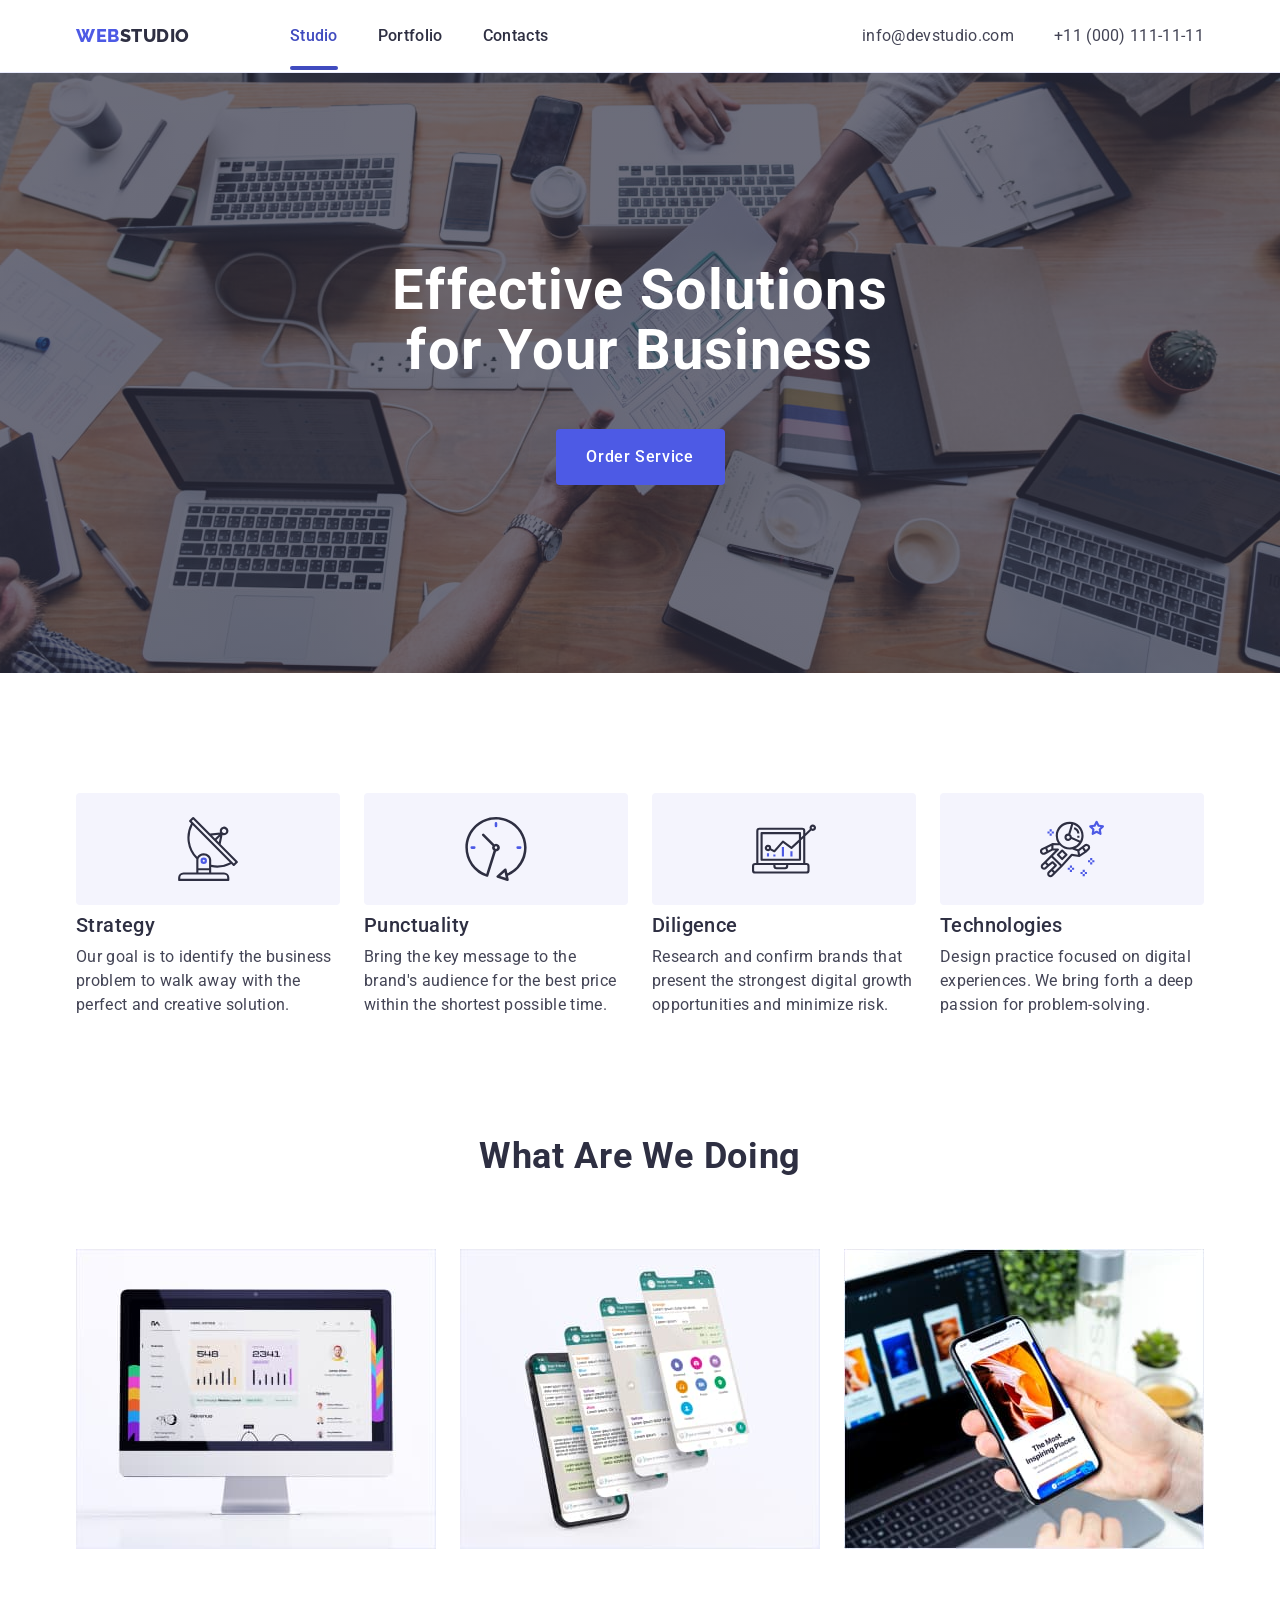
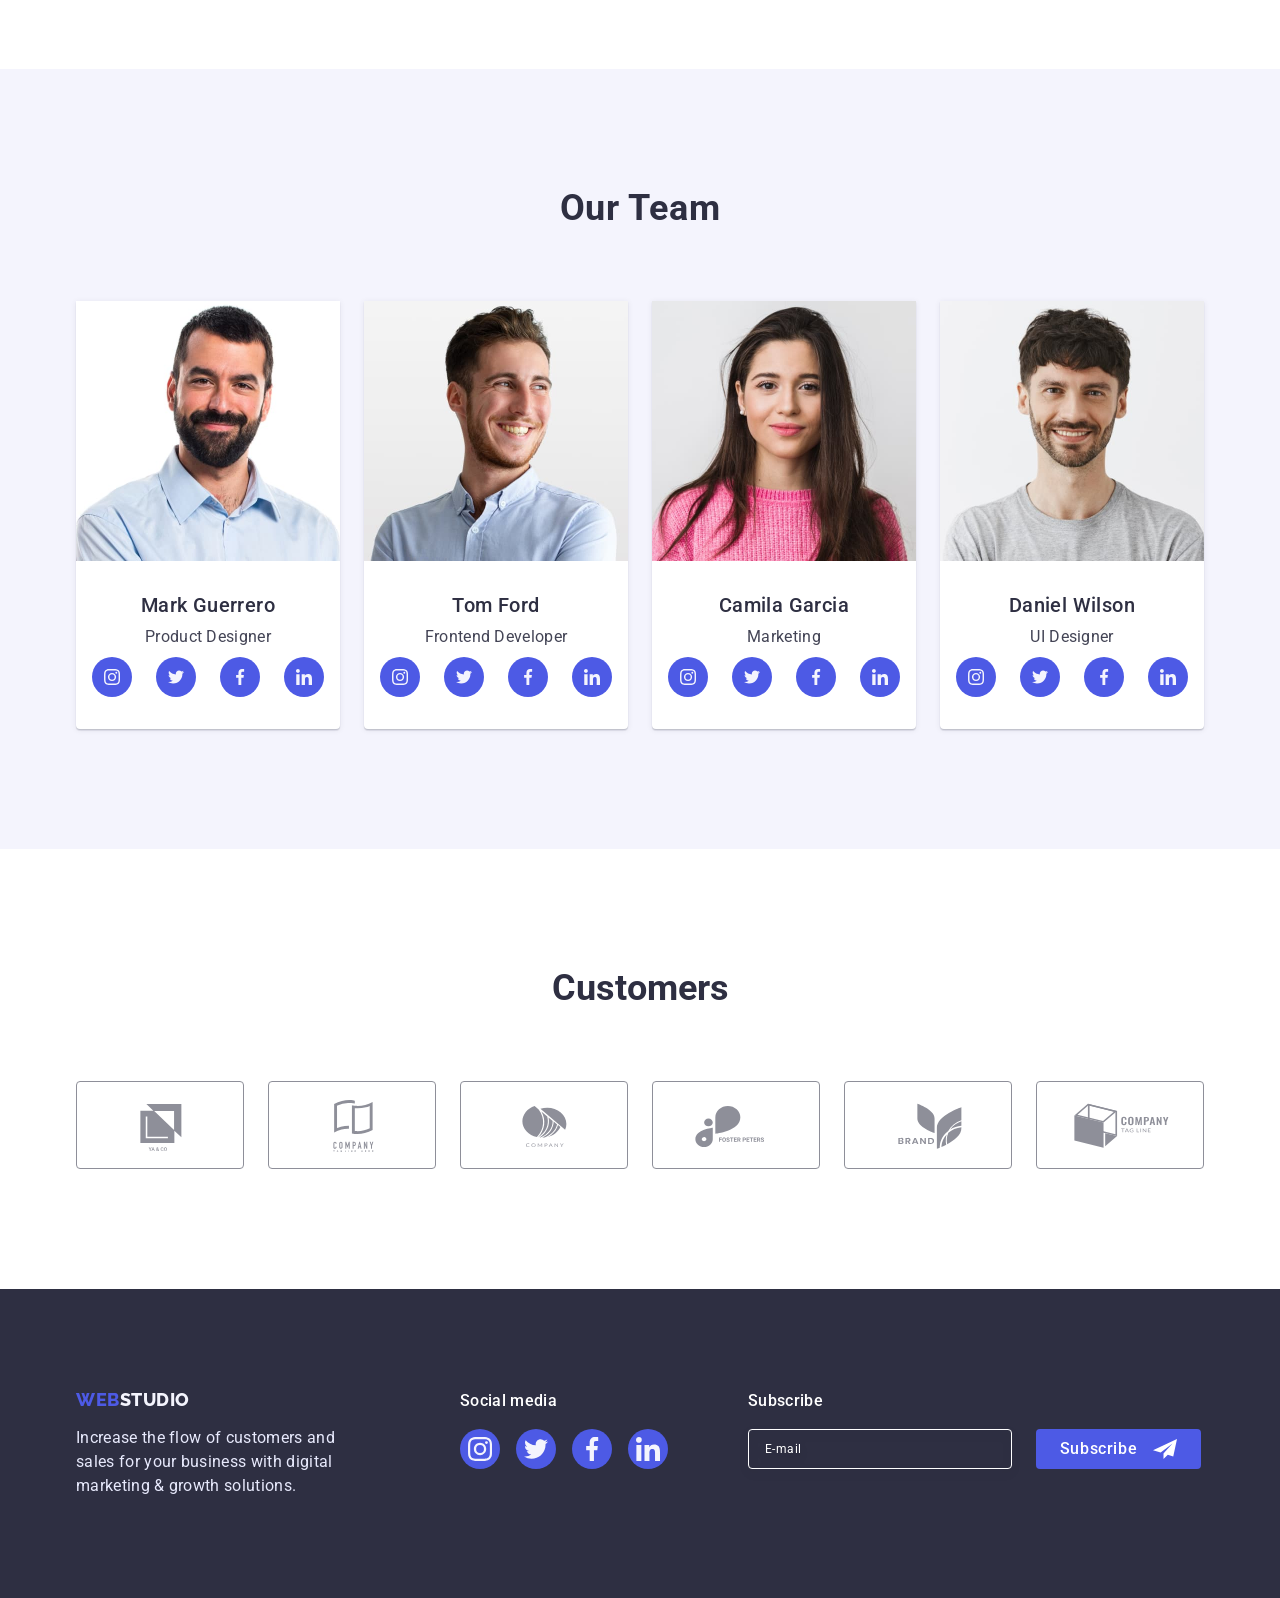
==== commit 41952830: "Add files via upload" ====
--- a/index.html
+++ b/index.html
@@ -1,602 +1,451 @@
-<!DOCTYPE html>
-<html lang="en">
-  <head>
-    <meta charset="UTF-8" />
-    <meta name="viewport" content="width=device-width, initial-scale=1.0" />
-    <title>Web Studio</title>
-
-    <link rel="preconnect" href="https://fonts.googleapis.com" />
-    <link rel="preconnect" href="https://fonts.gstatic.com" />
-    <link
-      rel="stylesheet"
-      href="https://cdnjs.cloudflare.com/ajax/libs/modern-normalize/2.0.0/modern-normalize.min.css"
-    />
-    <link
-      href="https://fonts.googleapis.com/css2?family=Raleway:wght@700&family=Roboto:wght@400;500;700&display=swap"
-      rel="stylesheet"
-    />
-    <link rel="stylesheet" href="./css/styles.css" />
-  </head>
-  <body>
-    <header class="header">
-      <div class="container-header container">
-        <nav class="header-nav">
-          <a class="logo" href="./index.html"
-            >Web<span class="logo-name">Studio</span>
-          </a>
-          <ul class="nav-list">
-            <li>
-              <a class="nav-link-list nav-link-item-current" href="./index.html"
-                >Studio</a
-              >
-            </li>
-            <li>
-              <a class="nav-link-list" href="">Portfolio</a>
-            </li>
-            <li>
-              <a class="nav-link-list" href="">Contacts</a>
-            </li>
-          </ul>
-        </nav>
-
-        <address class="address-items">
-          <ul class="address-list">
-            <li>
-              <a
-                class="address-list-item"
-                href="mailto:info@devstudio.com"
-                target="_blank"
-                >info@devstudio.com</a
-              >
-            </li>
-            <li>
-              <a
-                class="address-list-item"
-                href="tel:+110001111111"
-                target="_blank"
-                >+11 (000) 111-11-11</a
-              >
-            </li>
-          </ul>
-        </address>
-      </div>
-    </header>
-    <main>
-      <!-- Solutions for Your Business -->
-      <section class="section-business">
-        <div class="container-business container">
-          <h1 class="business-title">Effective Solutions for Your Business</h1>
-          <button class="button-primary" type="button" data-modal-open>
-            Order Service
-          </button>
-        </div>
-      </section>
-      <!-- About project list -->
-      <section class="section-project">
-        <div class="container-project container">
-          <h2 class="visually-hidden">About project list</h2>
-          <ul class="project-list">
-            <li class="project-item">
-              <div class="project-icon">
-                <svg class="project-icon-item" width="64" height="64">
-                  <use href="./images/icons.svg#icon-antenna"></use>
-                </svg>
-              </div>
-              <h3 class="project-list-title">Strategy</h3>
-              <p class="project-list-text">
-                Our goal is to identify the business problem to walk away with
-                the perfect and creative solution.
-              </p>
-            </li>
-            <li class="project-item">
-              <div class="project-icon">
-                <svg class="project-icon-item" width="64" height="64">
-                  <use href="./images/icons.svg#icon-clock"></use>
-                </svg>
-              </div>
-              <h3 class="project-list-title">Punctuality</h3>
-              <p class="project-list-text">
-                Bring the key message to the brand's audience for the best price
-                within the shortest possible time.
-              </p>
-            </li>
-            <li class="project-item">
-              <div class="project-icon">
-                <svg class="project-icon-item" width="64" height="64">
-                  <use href="./images/icons.svg#icon-diagram"></use>
-                </svg>
-              </div>
-              <h3 class="project-list-title">Diligence</h3>
-              <p class="project-list-text">
-                Research and confirm brands that present the strongest digital
-                growth opportunities and minimize risk.
-              </p>
-            </li>
-            <li class="project-item">
-              <div class="project-icon">
-                <svg class="project-icon-item" width="64" height="64">
-                  <use href="./images/icons.svg#icon-astronaut"></use>
-                </svg>
-              </div>
-              <h3 class="project-list-title">Technologies</h3>
-              <p class="project-list-text">
-                Design practice focused on digital experiences. We bring forth a
-                deep passion for problem-solving.
-              </p>
-            </li>
-          </ul>
-        </div>
-      </section>
-      <!-- Team section -->
-      <section class="section-team">
-        <div class="container-team container">
-          <h2 class="team-title">Our Team</h2>
-          <ul class="team-info-cards">
-            <li class="team-list">
-              <img
-                class="team-photo"
-                src="./images/team/MG.jpg"
-                alt="Mark
-                Guerrero"
-                width="264"
-                height="260"
-              />
-              <div class="team-text">
-                <h3 class="team-name">Mark Guerrero</h3>
-                <p class="team-specialization">Product Designer</p>
-
-                <ul class="team-icon">
-                  <li class="team-icon-list">
-                    <a class="team-icon-link" href="#">
-                      <svg class="icon-item" width="16" height="16">
-                        <use href="./images/icons.svg#icon-instagram"></use>
-                      </svg>
-                    </a>
-                  </li>
-                  <li class="team-icon-list">
-                    <a class="team-icon-link" href="#">
-                      <svg class="icon-item" width="16" height="16">
-                        <use href="./images/icons.svg#icon-twitter"></use>
-                      </svg>
-                    </a>
-                  </li>
-                  <li class="team-icon-list">
-                    <a class="team-icon-link" href="#"
-                      ><svg class="icon-item" width="16" height="16">
-                        <use href="./images/icons.svg#icon-facebook"></use>
-                      </svg>
-                    </a>
-                  </li>
-                  <li class="team-icon-list">
-                    <a class="team-icon-link" href="#"
-                      ><svg class="icon-item" width="16" height="16">
-                        <use href="./images/icons.svg#icon-linkedin"></use>
-                      </svg>
-                    </a>
-                  </li>
-                </ul>
-              </div>
-            </li>
-            <li class="team-list">
-              <img
-                class="team-photo"
-                src="./images/team/TF.jpg"
-                alt="Tom Ford"
-                width="264"
-                height="260"
-              />
-
-              <div class="team-text">
-                <h3 class="team-name">Tom Ford</h3>
-                <p class="team-specialization">Frontend Developer</p>
-
-                <ul class="team-icon">
-                  <li class="team-icon-list">
-                    <a class="team-icon-link" href="#">
-                      <svg class="icon-item" width="16" height="16">
-                        <use href="./images/icons.svg#icon-instagram"></use>
-                      </svg>
-                    </a>
-                  </li>
-                  <li class="team-icon-list">
-                    <a class="team-icon-link" href="#">
-                      <svg class="icon-item" width="16" height="16">
-                        <use href="./images/icons.svg#icon-twitter"></use>
-                      </svg>
-                    </a>
-                  </li>
-                  <li class="team-icon-list">
-                    <a class="team-icon-link" href="#"
-                      ><svg class="icon-item" width="16" height="16">
-                        <use href="./images/icons.svg#icon-facebook"></use>
-                      </svg>
-                    </a>
-                  </li>
-                  <li class="team-icon-list">
-                    <a class="team-icon-link" href="#"
-                      ><svg class="icon-item" width="16" height="16">
-                        <use href="./images/icons.svg#icon-linkedin"></use>
-                      </svg>
-                    </a>
-                  </li>
-                </ul>
-              </div>
-            </li>
-            <li class="team-list">
-              <img
-                class="team-photo"
-                src="./images/team/CG.jpg"
-                alt="Camila Garcia"
-                width="264"
-                height="260"
-              />
-              <div class="team-text">
-                <h3 class="team-name">Camila Garcia</h3>
-                <p class="team-specialization">Marketing</p>
-
-                <ul class="team-icon">
-                  <li class="team-icon-list">
-                    <a class="team-icon-link" href="#">
-                      <svg class="icon-item" width="16" height="16">
-                        <use href="./images/icons.svg#icon-instagram"></use>
-                      </svg>
-                    </a>
-                  </li>
-                  <li class="team-icon-list">
-                    <a class="team-icon-link" href="#">
-                      <svg class="icon-item" width="16" height="16">
-                        <use href="./images/icons.svg#icon-twitter"></use>
-                      </svg>
-                    </a>
-                  </li>
-                  <li class="team-icon-list">
-                    <a class="team-icon-link" href="#"
-                      ><svg class="icon-item" width="16" height="16">
-                        <use href="./images/icons.svg#icon-facebook"></use>
-                      </svg>
-                    </a>
-                  </li>
-                  <li class="team-icon-list">
-                    <a class="team-icon-link" href="#"
-                      ><svg class="icon-item" width="16" height="16">
-                        <use href="./images/icons.svg#icon-linkedin"></use>
-                      </svg>
-                    </a>
-                  </li>
-                </ul>
-              </div>
-            </li>
-            <li class="team-list">
-              <img
-                class="team-photo"
-                src="./images/team/DW.jpg"
-                alt="Daniel Wilson"
-                width="264"
-                height="260"
-              />
-              <div class="team-text">
-                <h3 class="team-name">Daniel Wilson</h3>
-                <p class="team-specialization">UI Designer</p>
-
-                <ul class="team-icon">
-                  <li class="team-icon-list">
-                    <a class="team-icon-link" href="#">
-                      <svg class="icon-item" width="16" height="16">
-                        <use href="./images/icons.svg#icon-instagram"></use>
-                      </svg>
-                    </a>
-                  </li>
-                  <li class="team-icon-list">
-                    <a class="team-icon-link" href="#">
-                      <svg class="icon-item" width="16" height="16">
-                        <use href="./images/icons.svg#icon-twitter"></use>
-                      </svg>
-                    </a>
-                  </li>
-                  <li class="team-icon-list">
-                    <a class="team-icon-link" href="#"
-                      ><svg class="icon-item" width="16" height="16">
-                        <use href="./images/icons.svg#icon-facebook"></use>
-                      </svg>
-                    </a>
-                  </li>
-                  <li class="team-icon-list">
-                    <a class="team-icon-link" href="#"
-                      ><svg class="icon-item" width="16" height="16">
-                        <use href="./images/icons.svg#icon-linkedin"></use>
-                      </svg>
-                    </a>
-                  </li>
-                </ul>
-              </div>
-            </li>
-          </ul>
-        </div>
-      </section>
-      <!-- Portfolio section -->
-      <section class="section-portfolio">
-        <div class="container-portfolio container">
-          <h2 class="portfolio-title">Our Portfolio</h2>
-          <ul class="portfolio-list">
-            <li class="portfolio-list-item">
-              <div class="portfolio-image">
-                <img
-                  class="portfolio-photo"
-                  src="./images/BA.jpg"
-                  alt="Banking App"
-                  width="360"
-                  height="300"
-                />
-                <p class="portfolio-overlay">
-                  14 Stylish and User-Friendly App Design Concepts · Task
-                  Manager App · Calorie Tracker App · Exotic Fruit Ecommerce App
-                  · Cloud Storage App
-                </p>
-              </div>
-              <div class="portfolio-name">
-                <h3 class="portfolio-project-title">Banking App</h3>
-                <p class="portfolio-project-item">App</p>
-              </div>
-            </li>
-            <li class="portfolio-list-item">
-              <div class="portfolio-image">
-                <img
-                  class="portfolio-photo"
-                  src="./images/CP.jpg"
-                  alt="Cashless Payment"
-                  width="360"
-                  height="300"
-                />
-                <p class="portfolio-overlay">
-                  14 Stylish and User-Friendly App Design Concepts · Task
-                  Manager App · Calorie Tracker App · Exotic Fruit Ecommerce App
-                  · Cloud Storage App
-                </p>
-              </div>
-              <div class="portfolio-name">
-                <h3 class="portfolio-project-title">Cashless Payment</h3>
-                <p class="portfolio-project-item">Marketing</p>
-              </div>
-              <div class="portfolio-icon"></div>
-            </li>
-            <li class="portfolio-list-item">
-              <div class="portfolio-image">
-                <img
-                  class="portfolio-photo"
-                  src="./images/MA.jpg"
-                  alt="Meditation App"
-                  width="360"
-                  height="300"
-                />
-                <p class="portfolio-overlay">
-                  14 Stylish and User-Friendly App Design Concepts · Task
-                  Manager App · Calorie Tracker App · Exotic Fruit Ecommerce App
-                  · Cloud Storage App
-                </p>
-              </div>
-              <div class="portfolio-name">
-                <h3 class="portfolio-project-title">Meditation App</h3>
-                <p class="portfolio-project-item">App</p>
-              </div>
-            </li>
-            <li class="portfolio-list-item">
-              <div class="portfolio-image">
-                <img
-                  class="portfolio-photo"
-                  src="./images/TS.jpg"
-                  alt="Taxi Service"
-                  width="360"
-                  height="300"
-                />
-                <p class="portfolio-overlay">
-                  14 Stylish and User-Friendly App Design Concepts · Task
-                  Manager App · Calorie Tracker App · Exotic Fruit Ecommerce App
-                  · Cloud Storage App
-                </p>
-              </div>
-              <div class="portfolio-name">
-                <h3 class="portfolio-project-title">Taxi Service</h3>
-                <p class="portfolio-project-item">Marketing</p>
-              </div>
-            </li>
-            <li class="portfolio-list-item">
-              <div class="portfolio-image">
-                <img
-                  class="portfolio-photo"
-                  src="./images/SI.jpg"
-                  alt="Screen Illustrations"
-                  width="360"
-                  height="300"
-                />
-                <p class="portfolio-overlay">
-                  14 Stylish and User-Friendly App Design Concepts · Task
-                  Manager App · Calorie Tracker App · Exotic Fruit Ecommerce App
-                  · Cloud Storage App
-                </p>
-              </div>
-              <div class="portfolio-name">
-                <h3 class="portfolio-project-title">Screen Illustrations</h3>
-                <p class="portfolio-project-item">Design</p>
-              </div>
-            </li>
-            <li class="portfolio-list-item">
-              <div class="portfolio-image">
-                <img
-                  class="portfolio-photo"
-                  src="./images/OC.jpg"
-                  alt="Online Courses"
-                  width="360"
-                  height="300"
-                />
-                <p class="portfolio-overlay">
-                  14 Stylish and User-Friendly App Design Concepts · Task
-                  Manager App · Calorie Tracker App · Exotic Fruit Ecommerce App
-                  · Cloud Storage App
-                </p>
-              </div>
-              <div class="portfolio-name">
-                <h3 class="portfolio-project-title">Online Courses</h3>
-                <p class="portfolio-project-item">Marketing</p>
-              </div>
-            </li>
-          </ul>
-        </div>
-      </section>
-    </main>
-    <footer class="footer">
-      <div class="footer-container container">
-        <div class="footer-logo-container">
-          <a class="logo-footer" href="./index.html"
-            >Web <span class="logo-name-footer">Studio</span>
-          </a>
-          <p class="footer-text">
-            Increase the flow of customers and sales for your business with
-            digital marketing & growth solutions.
-          </p>
-        </div>
-
-        <div class="social-media-footer">
-          <p class="social-text">Social media</p>
-          <ul class="footer-icon">
-            <li class="footer-icon-list">
-              <a class="footer-icon-link" href="#">
-                <svg class="icon-footer" width="24" height="24">
-                  <use href="./images/icons.svg#icon-instagram"></use>
-                </svg>
-              </a>
-            </li>
-            <li class="footer-icon-list">
-              <a class="footer-icon-link" href="#">
-                <svg class="icon-footer" width="24" height="24">
-                  <use href="./images/icons.svg#icon-twitter"></use>
-                </svg>
-              </a>
-            </li>
-            <li class="footer-icon-list">
-              <a class="footer-icon-link" href="#"
-                ><svg class="icon-footer" width="24" height="24">
-                  <use href="./images/icons.svg#icon-facebook"></use>
-                </svg>
-              </a>
-            </li>
-            <li class="footer-icon-list">
-              <a class="footer-icon-link" href="#"
-                ><svg class="icon-footer" width="24" height="24">
-                  <use href="./images/icons.svg#icon-linkedin"></use>
-                </svg>
-              </a>
-            </li>
-          </ul>
-        </div>
-        <div class="subscribe-footer">
-          <p class="subscribe-text">Subscribe</p>
-          <form class="subscribe-form">
-            <label class="modal-label-subscribe" for="user-subscribe">
-              <input
-                class="modal-input-subscribe"
-                id="user-subscribe"
-                type="email"
-                name="user-subscribe"
-                placeholder="E-mail"
-            /></label>
-
-            <button class="button-subscribe" type="submit">
-              Subscribe
-              <svg class="subscribe-icon" width="24" height="24">
-                <use href="./images/icons.svg#icon-frame"></use>
-              </svg>
-            </button>
-          </form>
-        </div>
-      </div>
-    </footer>
-
-    <div class="backdrop is-open" data-modal>
-      <div class="modal">
-        <button class="modal-close" type="button" data-modal-close>
-          <svg class="close-icon" width="8" height="8">
-            <use class="close-icon" href="./images/icons.svg#icon-close"></use>
-          </svg>
-        </button>
-        <p class="modal-title">Leave your contacts and we will call you back</p>
-        <form class="modal-form">
-          <div class="modal-field">
-            <label class="modal-label" for="user-name"> Name </label>
-            <div class="modal-input-wrap">
-              <input
-                class="modal-input"
-                id="user-name"
-                type="text"
-                name="user-name"
-                placeholder=""
-              />
-              <svg class="user-icon" width="18" height="24">
-                <use href="./images/icons.svg#icon-person"></use>
-              </svg>
-            </div>
-          </div>
-          <div class="modal-field">
-            <label class="modal-label" for="user-phone">Phone</label>
-            <div class="modal-input-wrap">
-              <input
-                class="modal-input"
-                id="user-phone"
-                type="tel"
-                name="user-phone"
-                placeholder=""
-              />
-              <svg class="user-icon" width="18" height="24">
-                <use href="./images/icons.svg#icon-phone"></use>
-              </svg>
-            </div>
-          </div>
-          <div class="modal-field">
-            <label class="modal-label" for="user-email">Email</label>
-            <div class="modal-input-wrap">
-              <input
-                class="modal-input"
-                id="user-email"
-                type="email"
-                name="user-email"
-                placeholder=""
-              /><svg class="user-icon" width="18" height="24">
-                <use href="./images/icons.svg#icon-email"></use>
-              </svg>
-            </div>
-          </div>
-
-          <div class="modal-field-comment">
-            <label class="modal-label" for="user-comment">Comment</label>
-            <textarea
-              class="modal-textarea"
-              id="user-comment"
-              name="user-comment"
-              placeholder="Text input"
-            ></textarea>
-          </div>
-
-          <div class="modal-checkbox">
-            <input
-              class="modal-checkbox-input visually-hidden"
-              id="user-privacy"
-              type="checkbox"
-              name="user-privacy"
-              value="true"
-            />
-            <label class="modal-checkbox-text" for="user-privacy">
-              <span class="modal-checkbox-check">
-                <svg class="modal-checkbox-icon" width="10" height="8">
-                  <use href="./images/icons.svg#icon-vector"></use>
-                </svg>
-              </span>
-              I accept the terms and conditions of the
-              <a class="checkbox-link" href="#">Privacy Policy</a></label
-            >
-          </div>
-
-          <button class="button-primary" type="submit">Send</button>
-        </form>
-      </div>
-    </div>
-  </body>
-</html>
+<!DOCTYPE html>
+<html lang="en">
+
+<head>
+    <meta charset="UTF-8">
+    <meta http-equiv="X-UA-Compatible" content="IE=edge">
+    <meta name="viewport" content="width=device-width, initial-scale=1.0">
+    <title>Студія</title>
+    <link rel="stylesheet" href="./css/modern-normalize.min.css">
+    <link rel="stylesheet" href="./css/styles.css">
+    <link rel="preconnect" href="https://fonts.googleapis.com">
+    <link rel="preconnect" href="https://fonts.gstatic.com" crossorigin>
+    <link href="https://fonts.googleapis.com/css2?family=Raleway:wght@800&family=Roboto:wght@400;500;700&display=swap"
+        rel="stylesheet">
+</head>
+
+<body>
+    <header class="header">
+        <div class="header-div container">
+            <!-- Navigation -->
+            <nav class="navigation">
+                <a href="./index.html" class="logo link">Web<span class="logo-span-header">Studio</span></a>
+                <ul class="header-menu list">
+                    <li><a class="nav-item nav-item-index link" href="./index.html">Studio</a></li>
+                    <li><a class="nav-item link" href="./portfolio.html">Portfolio</a></li>
+                    <li><a class="nav-item link" href="">Contacts</a></li>
+                </ul>
+            </nav>
+            <!-- Contacts -->
+            <address class="contacts">
+                <ul class="contacts-list list">
+                    <li><a class="contacts-item link" href="mailto:info@devstudio.com">info@devstudio.com</a></li>
+                    <li><a class="contacts-item link" href="tel:+110001111111">+11 (000) 111-11-11</a></li>
+                </ul>
+            </address>
+        </div>
+    </header>
+
+    <main>
+        <!-- Effective Solutions for Your Business 1 -->
+        <section class="service">
+            <div class="container">
+                <h1 class="service-name">Effective Solutions for Your Business </h1>
+                <button data-modal-open class="service-button" type="button">Order Service</button>
+            </div>
+        </section>
+        <!-- Principles 2 -->
+        <section class="principles">
+            <div class="container">
+
+                <h2 class="visually-hidden">.</h2>
+                <ul class="principles-list list" id="studio">
+                    <li class="principles-list-item">
+                        <div class="icon-div">
+                            <svg class="icon-antenna" width="64" height="64">
+                                <use href="./images/icons.svg#icon-antenna"></use>
+                            </svg>
+                        </div>
+                        <h3 class="principles-header">Strategy</h3>
+                        <p class="principles-paragraph">Our goal is to identify the business
+                            problem to walk away with the
+                            perfect and creative solution.</p>
+                    </li>
+                    <li class="principles-list-item">
+                        <div class="icon-div">
+                            <svg class="icon-clock" width="64" height="64">
+                                <use href="./images/icons.svg#icon-clock"></use>
+                            </svg>
+                        </div>
+                        <h3 class="principles-header">Punctuality</h3>
+                        <p class="principles-paragraph">Bring the key message to the
+                            brand's audience for the best price
+                            within the shortest possible time.</p>
+                    </li>
+                    <li class="principles-list-item">
+                        <div class="icon-div">
+                            <svg class="icon-diagram" width="64" height="64">
+                                <use href="./images/icons.svg#icon-diagram"></use>
+                            </svg>
+                        </div>
+                        <h3 class="principles-header">Diligence</h3>
+                        <p class="principles-paragraph">Research and confirm brands that
+                            present the strongest digital growth
+                            opportunities and minimize risk.</p>
+                    </li>
+                    <li class="principles-list-item">
+                        <div class="icon-div">
+                            <svg class="icon-astronaut" width="64" height="64">
+                                <use href="./images/icons.svg#icon-astronaut"></use>
+                            </svg>
+                        </div>
+                        <h3 class="principles-header">Technologies</h3>
+                        <p class="principles-paragraph">Design practice focused on digital
+                            experiences. We bring forth a deep
+                            passion for problem-solving.</p>
+                    </li>
+                </ul>
+            </div>
+        </section>
+        <!-- What are we doing 3 -->
+        <section class="activity">
+            <div class="container">
+                <h2 class="activity-header">What are we doing</h2>
+                <ul class="activity-list list">
+                    <li class="activity-list-item"><img src="./images/imga.jpg" alt="photo1" width="360"></li>
+                    <li class="activity-list-item"><img src="./images/imgb.jpg" alt="photo2" width="360"></li>
+                    <li class="activity-list-item"><img src="./images/imgc.jpg" alt="photo3" width="360"></li>
+                </ul>
+            </div>
+        </section>
+        <!-- Our Team 4 -->
+        <section class="team">
+            <div class="container">
+                <h2 class="team-header">Our Team</h2>
+                <ul class="team-list list">
+                    <li class="team-list-item">
+                        <img src="./images/imgd.jpg" alt="photo4" width="264">
+                        <div class="team-list-item-div">
+                            <h3 class="team-list-item-header principles-header">Mark Guerrero</h3>
+                            <p class="team-list-item-paragraph principles-paragraph">Product Designer</p>
+                            <ul class="icon-div-team-list">
+                                <li class="icon-div-team-list-item">
+                                    <a class="icon-div-team-list-link" href="">
+                                        <svg class="icon-team" width="16" height="16">
+                                            <use href="./images/icons.svg#icon-instagram"></use>
+                                        </svg>
+                                    </a>
+                                </li>
+                                <li class="icon-div-team-list-item">
+                                    <a class="icon-div-team-list-link" href="">
+                                        <svg class="icon-team" width="16" height="16">
+                                            <use href="./images/icons.svg#icon-twitter"></use>
+                                        </svg>
+                                    </a>
+                                </li>
+                                <li class="icon-div-team-list-item">
+                                    <a class="icon-div-team-list-link" href="">
+                                        <svg class="icon-team" width="16" height="16">
+                                            <use href="./images/icons.svg#icon-facebook"></use>
+                                        </svg>
+                                    </a>
+                                </li>
+                                <li class="icon-div-team-list-item">
+                                    <a class="icon-div-team-list-link" href="">
+                                        <svg class="icon-team" width="16" height="16">
+                                            <use href="./images/icons.svg#icon-linkedin"></use>
+                                        </svg>
+                                    </a>
+                                </li>
+                            </ul>
+                        </div>
+                    </li>
+                    <li class="team-list-item">
+                        <img src="./images/imge.jpg" alt="photo5" width="264">
+                        <div class="team-list-item-div">
+                            <h3 class="team-list-item-header principles-header">Tom Ford</h3>
+                            <p class="team-list-item-paragraph principles-paragraph">Frontend Developer</p>
+                            <ul class="icon-div-team-list">
+                                <li class="icon-div-team-list-item">
+                                    <a class="icon-div-team-list-link" href="">
+                                        <svg class="icon-team" width="16" height="16">
+                                            <use href="./images/icons.svg#icon-instagram"></use>
+                                        </svg>
+                                    </a>
+                                </li>
+                                <li class="icon-div-team-list-item">
+                                    <a class="icon-div-team-list-link" href="">
+                                        <svg class="icon-team" width="16" height="16">
+                                            <use href="./images/icons.svg#icon-twitter"></use>
+                                        </svg>
+                                    </a>
+                                </li>
+                                <li class="icon-div-team-list-item">
+                                    <a class="icon-div-team-list-link" href="">
+                                        <svg class="icon-team" width="16" height="16">
+                                            <use href="./images/icons.svg#icon-facebook"></use>
+                                        </svg>
+                                    </a>
+                                </li>
+                                <li class="icon-div-team-list-item">
+                                    <a class="icon-div-team-list-link" href="">
+                                        <svg class="icon-team" width="16" height="16">
+                                            <use href="./images/icons.svg#icon-linkedin"></use>
+                                        </svg>
+                                    </a>
+                                </li>
+                            </ul>
+                        </div>
+                    </li>
+                    <li class="team-list-item">
+                        <img src="./images/imgf.jpg" alt="photo6" width="264">
+                        <div class="team-list-item-div">
+                            <h3 class="team-list-item-header principles-header">Camila Garcia</h3>
+                            <p class="team-list-item-paragraph principles-paragraph">Marketing</p>
+                            <ul class="icon-div-team-list">
+                                <li class="icon-div-team-list-item">
+                                    <a class="icon-div-team-list-link" href="">
+                                        <svg class="icon-team" width="16" height="16">
+                                            <use href="./images/icons.svg#icon-instagram"></use>
+                                        </svg>
+                                    </a>
+                                </li>
+                                <li class="icon-div-team-list-item">
+                                    <a class="icon-div-team-list-link" href="">
+                                        <svg class="icon-team" width="16" height="16">
+                                            <use href="./images/icons.svg#icon-twitter"></use>
+                                        </svg>
+                                    </a>
+                                </li>
+                                <li class="icon-div-team-list-item">
+                                    <a class="icon-div-team-list-link" href="">
+                                        <svg class="icon-team" width="16" height="16">
+                                            <use href="./images/icons.svg#icon-facebook"></use>
+                                        </svg>
+                                    </a>
+                                </li>
+                                <li class="icon-div-team-list-item">
+                                    <a class="icon-div-team-list-link" href="">
+                                        <svg class="icon-team" width="16" height="16">
+                                            <use href="./images/icons.svg#icon-linkedin"></use>
+                                        </svg>
+                                    </a>
+                                </li>
+                            </ul>
+                        </div>
+                    </li>
+                    <li class="team-list-item">
+                        <img src="./images/imgg.jpg" alt="photo7" width="264">
+                        <div class="team-list-item-div">
+                            <h3 class="team-list-item-header principles-header">Daniel Wilson</h3>
+                            <p class="team-list-item-paragraph principles-paragraph">UI Designer</p>
+                            <ul class="icon-div-team-list">
+                                <li class="icon-div-team-list-item">
+                                    <a class="icon-div-team-list-link" href="">
+                                        <svg class="icon-team" width="16" height="16">
+                                            <use href="./images/icons.svg#icon-instagram"></use>
+                                        </svg>
+                                    </a>
+                                </li>
+                                <li class="icon-div-team-list-item">
+                                    <a class="icon-div-team-list-link" href="">
+                                        <svg class="icon-team" width="16" height="16">
+                                            <use href="./images/icons.svg#icon-twitter"></use>
+                                        </svg>
+                                    </a>
+                                </li>
+                                <li class="icon-div-team-list-item">
+                                    <a class="icon-div-team-list-link" href="">
+                                        <svg class="icon-team" width="16" height="16">
+                                            <use href="./images/icons.svg#icon-facebook"></use>
+                                        </svg>
+                                    </a>
+                                </li>
+                                <li class="icon-div-team-list-item">
+                                    <a class="icon-div-team-list-link" href="">
+                                        <svg class="icon-team" width="16" height="16">
+                                            <use href="./images/icons.svg#icon-linkedin"></use>
+                                        </svg>
+                                    </a>
+                                </li>
+                            </ul>
+                        </div>
+                    </li>
+                </ul>
+            </div>
+        </section>
+        <!-- Customers 5 -->
+        <section class="customers">
+            <div class="container">
+                <h2 class="customers-header">Customers</h2>
+                <ul class="customers-list">
+                    <li class="customers-list-item">
+                        <a class="customers-list-link" href="">
+                            <svg class="icon-customers" width="104" height="56">
+                                <use href="./images/icons.svg#icon-Logo"></use>
+                            </svg>
+                        </a>
+                    </li>
+                    <li class="customers-list-item">
+                        <a class="customers-list-link" href="">
+                            <svg class="icon-customers" width="104" height="56">
+                                <use href="./images/icons.svg#icon-Logo-1"></use>
+                            </svg>
+                        </a>
+                    </li>
+                    <li class="customers-list-item">
+                        <a class="customers-list-link" href="">
+                            <svg class="icon-customers" width="104" height="56">
+                                <use href="./images/icons.svg#icon-Logo-2"></use>
+                            </svg>
+                        </a>
+                    </li>
+                    <li class="customers-list-item">
+                        <a class="customers-list-link" href="">
+                            <svg class="icon-customers" width="104" height="56">
+                                <use href="./images/icons.svg#icon-Logo-3"></use>
+                            </svg>
+                        </a>
+                    </li>
+                    <li class="customers-list-item">
+                        <a class="customers-list-link" href="">
+                            <svg class="icon-customers" width="104" height="56">
+                                <use href="./images/icons.svg#icon-Logo-4"></use>
+                            </svg>
+                        </a>
+                    </li>
+                    <li class="customers-list-item">
+                        <a class="customers-list-link" href="">
+                            <svg class="icon-customers" width="104" height="56">
+                                <use href="./images/icons.svg#icon-Logo-5"></use>
+                            </svg>
+                        </a>
+                    </li>
+                </ul>
+            </div>
+        </section>
+    </main>
+
+    <footer class="footer">
+        <div class="container footer-div">
+            <div class="footer-logo-div">
+                <a class="logo-footer link" href="./index.html">Web<span class="logo-span-footer">Studio</span></a>
+                <p class="footer-paragraph">Increase the flow of customers and sales for your business with digital
+                    marketing & growth solutions.</p>
+            </div>
+            <div class="footer-socialmedia-div">
+                <p class="footer-socialmedia-paragraph">Social media</p>
+                <ul class="footer-list">
+                    <li class="footer-list-item">
+                        <a class="footer-list-link" href="">
+                            <svg class="footer-icon" width="24" height="24">
+                                <use href="./images/icons.svg#icon-instagram"></use>
+                            </svg>
+                        </a>
+                    </li>
+                    <li class="footer-list-item">
+                        <a class="footer-list-link" href="">
+                            <svg class="footer-icon" width="24" height="24">
+                                <use href="./images/icons.svg#icon-twitter"></use>
+                            </svg>
+                        </a>
+                    </li>
+                    <li class="footer-list-item">
+                        <a class="footer-list-link" href="">
+                            <svg class="footer-icon" width="24" height="24">
+                                <use href="./images/icons.svg#icon-facebook"></use>
+                            </svg>
+                        </a>
+                    </li>
+                    <li class="footer-list-item">
+                        <a class="footer-list-link" href="">
+                            <svg class="footer-icon" width="24" height="24">
+                                <use href="./images/icons.svg#icon-linkedin"></use>
+                            </svg>
+                        </a>
+                    </li>
+                </ul>
+            </div>
+            <div class="footer-form-div">
+                <p class="footer-form-paragraph">Subscribe</p>
+                <form class="footer-form">
+                    <label class="footer-form-labal">
+                        <input class="email-input" type="email" placeholder="E-mail" name="form" />
+                    </label>
+                    <button class="footer-form-button" type="submit">
+                        Subscribe
+                        <svg class="footer-form-svg" width="24" height="24">
+                            <use href="./images/icons.svg#frame-3"></use>
+                        </svg>
+                    </button>
+                </form>
+            </div>
+        </div>
+    </footer>
+    <div data-modal class="modal-div is-hidden">
+        <div class="modal">
+            <button class="modal-button" data-modal-close type="button">
+                <svg class="icon-close" width="8" height="8">
+                    <use href="./images/icons.svg#icon-close    "></use>
+                </svg>
+            </button>
+            <p class="modal-paragraph">
+                Leave your contacts and we will call you back
+            </p>
+            <form>
+                <div class="modal-form-div">
+                    <label class="modal-form-labal" for="user-name">
+                        Name
+                    </label>
+                    <div class="modal-form-labal-div">
+                        <input id="user-name" name="user-name" type="text" class="modal-form-labal-input">
+                        <svg class="icon-person" width="18" height="24">
+                            <use href="./images/icons.svg#icon-person"></use>
+                        </svg>
+                    </div>
+
+                </div>
+                <div class="modal-form-div">
+                    <label class="modal-form-labal" for="user-name">
+                        Phone
+                    </label>
+                    <div class="modal-form-labal-div">
+                        <input id="user-name" name="user-name" type="text" class="modal-form-labal-input">
+                        <svg class="icon-person" width="18" height="24">
+                            <use href="./images/icons.svg#icon-phone"></use>
+                        </svg>
+                    </div>
+                </div>
+                <div class="modal-form-div">
+                    <label class="modal-form-labal" for="user-name">
+                        Email
+                    </label>
+                    <div class="modal-form-labal-div">
+                        <input id="user-name" name="user-name" type="text" class="modal-form-labal-input">
+                        <svg class="icon-person" width="18" height="24">
+                            <use href="./images/icons.svg#icon-email"></use>
+                        </svg>
+                    </div>
+                </div>
+                <div class="modal-form-div-comment">
+                    <label class="modal-form-labal" for="user-comment">
+                        Comment
+                    </label>
+                    <textarea class="modal-comment" name="user-comment" placeholder="Text input"
+                        id="user-comment"></textarea>
+                </div>
+                <div class="check-box-div">
+                    <input id="user-privacy" type="checkbox" class="check-box-input visually-hidden" value="true"
+                        name="user-privacy">
+                    <label class="check-box-labal" for="user-privacy">
+                        <span class="check-box-labal-span">
+                            <svg class="icon-checkbox" width="10" height="8">
+                                <use href="./images/icons.svg#icon-access"></use>
+                            </svg>
+                        </span>
+                        I accept the terms and conditions of the
+                        <a class="check-box-labal-link" href="">
+                            Privacy Policy
+                        </a>
+                    </label>
+                </div>
+                <button class="check-box-labal-button">
+                    Send
+                </button>
+            </form>
+        </div>
+    </div>
+    <script src="./modal.js"></script>
+</body>
+
+</html>
--- a/css/styles.css
+++ b/css/styles.css
@@ -1,871 +1,904 @@
-body {
-    font-family: Roboto, sans-serif;
-    color: #434455;
-    background-color: #FFF;
-
-}
-
-p,
-h1,
-h2,
-h3,
-h4,
-h5,
-h6 {
-    margin: 0;
-}
-
-img {
-    display: block;
-}
-
-a {
-    text-decoration: none;
-}
-
-ul {
-    list-style-type: none;
-    margin: 0;
-    padding: 0;
-}
-
-header {
-    box-shadow: 0px 2px 1px rgba(46, 47, 66, 0.08), 0px 1px 1px rgba(46, 47, 66, 0.16), 0px 1px 6px rgba(46, 47, 66, 0.08);
-    border-bottom: 1px solid #e7e9fc;
-}
-
-.header-nav {
-    display: flex;
-    gap: 24px;
-    align-items: center;
-
-}
-
-.visually-hidden {
-
-    position: absolute;
-    width: 1px;
-    height: 1px;
-    margin: -1px;
-    border: 0;
-    padding: 0;
-    white-space: nowrap;
-    clip-path: inset(100%);
-    clip: rect(0 0 0 0);
-    overflow: hidden;
-}
-
-button {
-    font-family: inherit;
-}
-
-.section {
-    padding: 120px 0 120px;
-}
-
-.container {
-    max-width: 1158px;
-    margin: 0 auto;
-    padding: 0 15px 0 15px;
-}
-
-
-.container-header {
-    display: flex;
-    justify-content: space-between;
-    max-width: 1158px;
-    padding: 0 15px 0 15px;
-    height: 74px;
-}
-
-
-.logo {
-
-    align-items: center;
-    font-family: Raleway, sans-serif;
-    font-size: 18px;
-    font-weight: 700;
-    line-height: 1.17;
-    letter-spacing: 0.03em;
-    text-align: left;
-    text-transform: uppercase;
-    color: #4d5ae5;
-    margin-right: 76px;
-}
-
-.logo-name {
-
-    color: #2e2f42;
-}
-
-.nav-list a:hover {
-    color: #404BBF;
-}
-
-.nav-list a:focus {
-    color: #404BBF;
-}
-
-
-
-
-.nav-list {
-    display: flex;
-    gap: 40px;
-    justify-content: center;
-}
-
-.nav-link-list {
-    display: inline-block;
-    padding: 24px 0;
-    font-size: 16px;
-    font-weight: 500;
-    line-height: 1.5;
-    letter-spacing: 0.02em;
-    text-align: left;
-    position: relative;
-    color: #2e2f42;
-    transition: color 250ms cubic-bezier(0.4, 0, 0.2, 1);
-
-}
-
-.nav-link-item-current {
-    position: relative;
-    color: #404bbf;
-    transition: color 250ms cubic-bezier(0.4, 0, 0.2, 1);
-
-}
-
-.nav-link-item-current::after {
-    content: "";
-    display: block;
-    width: 100%;
-    position: absolute;
-    left: 0;
-    bottom: -1px;
-    height: 4px;
-    background-color: #404bbf;
-    border-radius: 2px;
-    transition: color 250ms cubic-bezier(0.4, 0, 0.2, 1);
-
-
-}
-
-.address-items {
-    font-style: normal;
-    display: flex;
-    align-items: center;
-}
-
-.address-list a {
-    font-size: 16px;
-    line-height: 1.5;
-    letter-spacing: 0.02em;
-    text-align: left;
-    color: #434455;
-    text-decoration: none;
-    transition: color 250ms cubic-bezier(0.4, 0, 0.2, 1);
-
-}
-
-.address-list-item:nth-child(2) {
-    margin-right: 0;
-
-}
-
-
-.address-list {
-    display: flex;
-    gap: 40px;
-
-}
-
-
-
-.address-list-item:hover,
-.address-list-item:focus {
-    color: #404bbf;
-}
-
-/* Solutions for Your Business */
-.section-business {
-    background-image: linear-gradient(rgba(46, 47, 66, 0.7), rgba(46, 47, 66, 0.7)), url(../images/people-office.jpg);
-    max-width: 1440PX;
-    background-repeat: no-repeat;
-    background-position: center;
-    background-size: cover;
-    padding: 188px 0;
-    background-color: #2E2F42;
-    margin: 0 auto;
-}
-
-.container-business {
-    display: flex;
-    flex-direction: column;
-    align-items: center;
-
-}
-
-.business-title {
-    max-width: 496px;
-    font-size: 56px;
-    font-weight: 700;
-    line-height: 1.07;
-    letter-spacing: 0.02em;
-    color: #FFFFFF;
-    text-align: center;
-    text-transform: capitalize;
-    margin-bottom: 48px;
-
-
-}
-
-.button-primary {
-
-    background-color: #4D5AE5;
-    color: #FFFFFF;
-    cursor: pointer;
-    border: none;
-    font-size: 16px;
-    font-weight: 500;
-    line-height: 1.5;
-    letter-spacing: 0.04em;
-    display: block;
-    align-items: center;
-    min-width: 169px;
-    height: 56px;
-    border-radius: 4px;
-    margin: 0 auto;
-    transition: background-color 250ms cubic-bezier(0.4, 0, 0.2, 1);
-}
-
-
-
-.button-primary:hover,
-.button-primary:focus {
-    background-color: #404BBF;
-    color: #FFFFFF;
-
-}
-
-/* About project list */
-.section-project {
-    padding: 120px 0 120px;
-}
-
-.project-list {
-    display: flex;
-    gap: 24px;
-}
-
-.project-item {
-    position: relative;
-    flex-basis: calc((100% - 72px) / 4);
-}
-
-.project-list-title {
-    font-size: 20px;
-    font-weight: 500;
-    line-height: 1.2;
-    letter-spacing: 0.02em;
-    color: #2e2f42;
-    margin-bottom: 8px
-}
-
-.project-list-text {
-    color: #434455;
-    font-size: 16px;
-    line-height: 1.5;
-    letter-spacing: 0.02em;
-}
-
-.project-icon {
-    display: flex;
-    align-items: center;
-    justify-content: center;
-    width: 264px;
-    height: 112px;
-    border: 1px solid #8E8F99;
-    border-radius: 4px;
-    background-color: #F4F4FD;
-    margin-bottom: 8px;
-
-}
-
-.project-icon-item {
-    width: 64px;
-    height: 64px;
-}
-
-/* Team section  */
-.section-team {
-    background-color: #F4F4FD;
-}
-
-.team-text {
-
-    padding: 32px 0
-}
-
-
-.team-icon-link:hover,
-.team-icon-link:focus {
-    background-color: #404BBF;
-    color: #FFFFFF;
-
-
-}
-
-.icon-item {
-
-    fill: #f4f4fd;
-}
-
-.team-icon {
-    display: flex;
-    align-items: center;
-    justify-content: center;
-    gap: 24px;
-    padding-top: 8px;
-    height: 100%;
-    width: 100%;
-
-}
-
-
-
-.team-icon-link {
-    display: flex;
-    flex-direction: column;
-    width: 40px;
-    height: 40px;
-    background-color: #4D5AE5;
-    border-radius: 50%;
-    align-items: center;
-    justify-content: center;
-    transition: background-color 250ms cubic-bezier(0.4, 0, 0.2, 1);
-}
-
-
-
-.team-info-cards {
-    display: flex;
-    gap: 24px;
-    flex-wrap: wrap;
-    text-align: center;
-    padding-top: 72px;
-    padding-bottom: 120px;
-    border-radius: 0px 0px 4px 4px;
-
-}
-
-
-
-.team-list {
-    background-color: #FFF;
-    border-radius: 0px 0px 4px 4px;
-    box-shadow: 0px 1px 6px rgba(46, 47, 66, 0.08), 0px 1px 1px rgba(46, 47, 66, 0.16), 0px 2px 1px rgba(46, 47, 66, 0.08);
-    width: calc((100% - 3 * 24px) / 4);
-}
-
-.team-title {
-    font-size: 36px;
-    font-weight: 700;
-    line-height: 1.11;
-    letter-spacing: 0.02em;
-    text-align: center;
-    text-transform: capitalize;
-    color: #2e2f42;
-    padding-top: 120px;
-}
-
-.team-name {
-    font-size: 20px;
-    font-weight: 500;
-    line-height: 1.2;
-    letter-spacing: 0.02em;
-    color: #2e2f42;
-    margin-bottom: 8px;
-}
-
-.team-specialization {
-    color: #434455;
-    font-size: 16px;
-    line-height: 1.5;
-    letter-spacing: 0.02em;
-
-}
-
-
-/* Portfolio section */
-
-.section-portfolio {
-    background-color: #FFFFFF;
-    padding: 120px 0 120px 0;
-}
-
-.portfolio-name {
-    border: 1px solid #e7e9fc;
-    padding: 32px 16px;
-    border-top: none;
-}
-
-.portfolio-list {
-    display: flex;
-    gap: 24px;
-    flex-wrap: wrap;
-    row-gap: 48px;
-    border-radius: 0px 0px 4px 4px;
-}
-
-
-
-.portfolio-title {
-    font-size: 36px;
-    font-weight: 700;
-    line-height: 1.11;
-    letter-spacing: 0.02em;
-    margin-bottom: 72px;
-    text-align: center;
-}
-
-.portfolio-list-item {
-
-    width: calc((100% - 48px) / 3);
-    transition: box-shadow 250ms cubic-bezier(0.4, 0, 0.2, 1);
-}
-
-
-.portfolio-list-item:hover {
-    box-shadow: 0px 1px 6px rgba(46, 47, 66, 0.08), 0px 1px 1px rgba(46, 47, 66, 0.16), 0px 2px 1px rgba(46, 47, 66, 0.08);
-}
-
-.portfolio-list li {
-
-    background-color: #FFF;
-
-}
-
-.portfolio-project-title {
-    font-size: 20px;
-    font-weight: 500;
-    line-height: 1.2;
-    letter-spacing: 0.02em;
-    color: #2e2f42;
-    margin-bottom: 8px
-}
-
-.portfolio-project-item {
-    color: #434455;
-    font-size: 16px;
-    line-height: 1.5;
-    letter-spacing: 0.02em;
-}
-
-.portfolio-image {
-    position: relative;
-    overflow: hidden;
-
-}
-
-.portfolio-list-item:hover .portfolio-overlay {
-    transform: translateY(0);
-
-    box-shadow: 0px 1px 6px rgba(46, 47, 66, 0.08), 0px 1px 1px rgba(46, 47, 66, 0.16), 0px 2px 1px rgba(46, 47, 66, 0.08);
-}
-
-
-.portfolio-overlay {
-    position: absolute;
-    background-color: #4D5AE5;
-    color: #F4F4FD;
-    inset: 0;
-    transform: translateY(100%);
-    transition: transform 250ms cubic-bezier(0.4, 0, 0.2, 1);
-    font-size: 16px;
-    line-height: 1.5;
-    letter-spacing: 0.02em;
-    padding: 40px 32px;
-
-}
-
-
-/* Footer */
-
-.footer {
-    background-color: #2E2F42;
-    padding: 100px 0;
-
-}
-
-.logo-footer {
-    margin-bottom: 16px;
-    display: inline-block;
-    font-family: Raleway, sans-serif;
-    font-size: 18px;
-    font-weight: 700;
-    line-height: 1.17;
-    letter-spacing: 0.03em;
-    text-align: left;
-    text-transform: uppercase;
-    color: #4d5ae5;
-    margin-right: 76px;
-}
-
-
-.logo-name-footer {
-    color: #f4f4fd;
-
-}
-
-.footer-text {
-    color: #F4F4FD;
-    font-size: 16px;
-    line-height: 1.5;
-    letter-spacing: 0.02em;
-    max-width: 264px;
-    font-weight: 500;
-}
-
-.footer-icon {
-    display: flex;
-    align-items: center;
-    justify-content: center;
-    gap: 24px;
-    padding-top: 8px;
-    height: 100%;
-    width: 100%;
-    gap: 16px;
-
-}
-
-.footer-icon-link {
-    display: flex;
-    flex-direction: column;
-    width: 40px;
-    height: 40px;
-    background-color: #4D5AE5;
-    border-radius: 50%;
-    align-items: center;
-    justify-content: center;
-    transition: background-color 250ms cubic-bezier(0.4, 0, 0.2, 1);
-
-}
-
-.social-text {
-    color: #FFFFFF;
-    font-size: 16px;
-    line-height: 1.5;
-    letter-spacing: 0.02em;
-    font-weight: 500;
-    margin-bottom: 16px;
-}
-
-
-
-.icon-footer {
-    fill: #f4f4fd;
-}
-
-.footer-container {
-    display: flex;
-    align-items: baseline;
-}
-
-
-
-
-.footer-icon-link:hover,
-.footer-icon-link:focus {
-    background-color: #31d0aa;
-
-}
-
-.footer-logo-container {
-    margin-right: 120px
-}
-
-/* Modal */
-.backdrop {
-    position: fixed;
-    inset: 0;
-    display: flex;
-    align-items: center;
-    justify-content: center;
-    background-color: rgba(46, 47, 66, 0.4);
-    height: 100%;
-    transition: opacity 250ms cubic-bezier(0.4, 0, 0.2, 1), visibility 250ms cubic-bezier(0.4, 0, 0.2, 1);
-    cursor: default;
-}
-
-
-.modal {
-    position: absolute;
-    top: 50%;
-    left: 50%;
-    transform: translate(-50%, -50%) scale(1);
-    background-color: #FCFCFC;
-    border-radius: 4px;
-    width: 408px;
-    min-height: 584px;
-    padding: 72px 24px 24px 24px;
-    overflow: auto;
-    box-shadow: 0px 1px 1px rgba(0, 0, 0, 0.14), 0px 1px 3px rgba(0, 0, 0, 0.12), 0px 2px 1px rgba(0, 0, 0, 0.2);
-    transition: transform 250ms cubic-bezier(0.4, 0, 0.2, 1)
-}
-
-.close-icon {
-    transition: fill 250ms cubic-bezier(0.4, 0, 0.2, 1);
-}
-
-.close-icon :hover,
-.close-icon :focus {
-    fill: #ffffff;
-}
-
-.modal-close {
-    padding: 0;
-    cursor: pointer;
-    background-color: #E7E9FC;
-    position: absolute;
-    border-radius: 50%;
-    display: flex;
-    align-items: center;
-    justify-content: center;
-    border: 1px solid rgba(0, 0, 0, 0.1);
-    width: 24px;
-    height: 24px;
-    top: 24px;
-    right: 24px;
-    transition: background-color 250ms cubic-bezier(0.4, 0, 0.2, 1), border 250ms cubic-bezier(0.4, 0, 0.2, 1);
-
-}
-
-.modal-close:active {
-    fill: #ffffff;
-}
-
-.modal-close:hover,
-.modal-close:focus {
-    background-color: #404BBF;
-    border: none;
-    fill: #FFFFFF;
-}
-
-.modal-input-subscribe {
-    width: 264px;
-    height: 40px;
-    border: 1px solid #ffffff;
-    background-color: transparent;
-    font-size: 12px;
-    line-height: 1.5;
-    letter-spacing: 0.04em;
-    padding-left: 16px;
-    filter: drop-shadow(0px 4px 4px rgba(0, 0, 0, 0.15));
-    border-radius: 4px;
-    color: #ffffff;
-
-
-}
-
-.modal-input-subscribe ::placeholder {
-    color: #ffffff;
-}
-
-.modal-label {
-    display: block;
-    font-weight: 400;
-    font-size: 12px;
-    line-height: 1.17;
-    letter-spacing: 0.04em;
-    color: #8E8F99;
-    margin-bottom: 4px;
-
-
-}
-
-.modal-field {
-    margin-bottom: 8px;
-}
-
-.modal-field-comment {
-    margin-bottom: 16px
-}
-
-.modal-input {
-    width: 100%;
-    border: 1px solid rgba(46, 47, 66, 0.4);
-    border-radius: 4px;
-    background-color: transparent;
-    padding-left: 38px;
-    outline: transparent;
-    transition: border-color 250ms cubic-bezier(0.4, 0, 0.2, 1);
-    width: 360px;
-    height: 40px;
-    padding: 8px 16px;
-    width: 100%;
-    padding-left: 38px;
-}
-
-.modal-input :focus {
-    border-color: #4D5AE5;
-}
-
-.modal-input-wrap {
-    position: relative;
-}
-
-
-.modal-title {
-    font-weight: 500;
-    color: #2E2F42;
-    font-size: 16px;
-    line-height: 1.5;
-    letter-spacing: 0.02em;
-    text-align: center;
-    margin-bottom: 16px;
-}
-
-
-.modal-textarea {
-    height: 120px;
-    width: 360px;
-    width: 100%;
-    border: 1px solid #2E2F4266;
-    border-radius: 4px;
-    background-color: transparent;
-    padding: 8px 16px;
-    outline: transparent;
-    resize: none;
-    transition: border-color 250ms cubic-bezier(0.4, 0, 0.2, 1);
-    margin-bottom: 8px;
-    font-size: 12px;
-    line-height: 1.17;
-    letter-spacing: 0.04em;
-    color: rgba(46, 47, 66, 0.4);
-}
-
-
-.modal-input:focus+.user-icon {
-    fill: #4D5AE5;
-}
-
-.modal-textarea:focus,
-.modal-input:focus {
-    outline: none;
-    border-color: #4D5AE5;
-}
-
-/* .modal-textarea::placeholder,
-.modal-input::placeholder {
-    font-size: 18px;
-    line-height: 1.22;
-    letter-spacing: -0.03em;
-    color: #4040404d;
-} */
-
-.modal-input-phone {
-    padding-left: 74px;
-}
-
-.modal-input-wrap {
-    position: relative;
-
-}
-
-.user-icon {
-    position: absolute;
-    left: 16px;
-    top: 50%;
-    transform: translateY(-50%);
-    transition: fill 250ms cubic-bezier(0.4, 0, 0.2, 1);
-
-
-}
-
-
-
-.modal-checkbox {
-    display: flex;
-    align-items: center;
-
-    margin-bottom: 24px;
-}
-
-.modal-checkbox-check {
-    width: 16px;
-    height: 16px;
-    border: 1px solid rgba(46, 47, 66, 0.4);
-    border-radius: 2px;
-    transition: background-color 250ms cubic-bezier(0.4, 0, 0.2, 1), border 250ms cubic-bezier(0.4, 0, 0.2, 1), fill 250ms cubic-bezier(0.4, 0, 0.2, 1);
-    display: inline-flex;
-    align-items: center;
-    justify-content: center;
-    fill: transparent;
-    margin-right: 8px;
-}
-
-.modal-checkbox-input:checked+.modal-checkbox-text .modal-checkbox-check {
-    background-color: #404bbf;
-    border: none;
-    fill: #f4f4fd;
-}
-
-.modal-checkbox-text {
-    font-size: 12px;
-    line-height: 1.17;
-    letter-spacing: 0.04em;
-    color: #8e8f99;
-
-}
-
-.subscribe-text {
-    margin-bottom: 16px;
-    font-weight: 500;
-    line-height: 1.5;
-    letter-spacing: 0.02em;
-    color: #ffffff;
-
-}
-
-.subscribe-form {
-    display: flex;
-    gap: 24px;
-}
-
-.subscribe-footer {
-    margin-left: 120px;
-}
-
-.button-subscribe {
-    min-width: 165px;
-    height: 40px;
-    display: flex;
-    justify-content: center;
-    align-items: center;
-    font-family: "Roboto", sans-serif;
-    font-size: 16px;
-    font-weight: 500;
-    line-height: 1.5;
-    letter-spacing: 0.04em;
-    color: #ffffff;
-    cursor: pointer;
-    background-color: #4D5AE5;
-    border: none;
-    border-radius: 4px;
-
-
-
-}
-
-.subscribe-icon {
-    margin-left: 16px;
-    fill: #FFFFFF;
-
-
-}
-
-.checkbox-link {
-    color: #4d5ae5;
-    text-decoration: underline;
+body {
+    font-family: "Roboto", sans-serif;
+    color: #434455;
+    background-color: #FFFFFF;
+}
+
+h1,
+h2,
+h3,
+h4,
+h5,
+h6,
+p {
+    margin: 0;
+}
+
+img {
+    display: block;
+    max-width: 100%;
+    height: auto;
+}
+
+button {
+    cursor: pointer;
+    border: none;
+    border-radius: 4 px;
+}
+
+ul,
+ol {
+    list-style: none;
+    margin: 0;
+    padding-left: 0;
+}
+
+a {
+    text-decoration: none;
+}
+
+.container {
+    width: 1158;
+    padding: 0 15px;
+    margin: 0 auto;
+}
+
+.section {
+    padding-top: 120px;
+    padding-bottom: 120px;
+}
+
+.visually-hidden {
+    position: absolute;
+    width: 1px;
+    height: 1px;
+    margin: -1px;
+    border: 0;
+    padding: 0;
+
+    white-space: nowrap;
+    clip-path: inset(100%);
+    clip: rect(0 0 0 0);
+    overflow: hidden;
+}
+
+:root {}
+
+.logo {
+    font-family: "Raleway", sans-serif;
+    font-style: normal;
+    font-weight: 800;
+    font-size: 18px;
+    line-height: 1.17;
+    letter-spacing: 0.03em;
+    text-transform: uppercase;
+    color: #4d5ae5;
+    margin-right: 76px;
+
+}
+
+.link {
+    text-decoration: none;
+}
+
+.logo-span-header {
+    color: #2e2f42;
+}
+
+.list {
+    list-style: none;
+    margin: 0;
+    padding: 0;
+}
+
+.nav-item {
+    font-weight: 500;
+    font-size: 16px;
+    line-height: 1.5;
+    letter-spacing: 0.02em;
+    color: #2e2f42;
+    padding: 24px 0;
+    transition: color 250ms cubic-bezier(0.4, 0, 0.2, 1);
+}
+
+.nav-item-index,
+.nav-item-portfolio {
+    position: relative;
+    color: #404bbf;
+}
+
+.nav-item-index::after {
+    content: '';
+    width: 48px;
+    height: 4px;
+    flex-shrink: 0;
+    position: absolute;
+    left: 0;
+    bottom: -1px;
+    height: 4px;
+    background-color: #404bbf;
+    border-radius: 2px;
+}
+
+.nav-item-portfolio::after {
+    content: '';
+    width: 66px;
+    height: 4px;
+    flex-shrink: 0;
+    position: absolute;
+    left: 0;
+    bottom: -1px;
+    height: 4px;
+    background-color: #404bbf;
+    border-radius: 2px;
+}
+
+.link:hover {
+    color: #404bbf;
+}
+
+.link:focus {
+    color: #404bbf;
+}
+
+.contacts {
+    font-style: normal;
+    margin-left: auto;
+}
+
+.contacts-item {
+    font-size: 16px;
+    line-height: 24px;
+    letter-spacing: 0.02em;
+    color: #434455;
+    transition: color 250ms cubic-bezier(0.4, 0, 0.2, 1);
+}
+
+.contacts-item:hover {
+    color: #404bbf
+}
+
+.contacts-item:focus {
+    color: #404bbf
+}
+
+.service {
+    background-color: #2e2f42;
+    padding: 188px 0;
+    background-image: linear-gradient(rgba(46, 47, 66, 0.7),
+            rgba(46, 47, 66, 0.7)),
+        url(../images/img-name.jpg);
+    max-width: 1440px;
+    background-repeat: no-repeat;
+    background-position: center;
+    background-size: cover;
+    height: 600px;
+    margin: 0 auto;
+}
+
+.service-name {
+    font-size: 56px;
+    line-height: 1.07;
+    text-align: center;
+    letter-spacing: 0.02em;
+    color: #FFFFFF;
+    max-width: 496px;
+    margin: 0 auto;
+    margin-bottom: 48px;
+}
+
+.service-button {
+    background-color: #4D5AE5;
+    font-family: "Roboto", sans-serif;
+    font-style: normal;
+    font-weight: 500;
+    font-size: 16px;
+    line-height: 24px;
+    letter-spacing: 0.04em;
+    color: #FFFFFF;
+    cursor: pointer;
+    display: block;
+    min-width: 169px;
+    height: 56px;
+    border: none;
+    background-color: #4d5ae5;
+    border-radius: 4px;
+    cursor: pointer;
+    display: block;
+    margin: 0 auto;
+    transition: background-color 250ms cubic-bezier(0.4, 0, 0.2, 1);
+}
+
+.service-button:hover {
+    background-color: #404BBF
+}
+
+.service-button:focus {
+    background-color: #404BBF
+}
+
+.principles-header {
+    font-weight: 500;
+    font-size: 20px;
+    line-height: 1.2;
+    letter-spacing: 0.02em;
+    color: #2E2F42;
+    margin-bottom: 8px;
+}
+
+.principles-paragraph {
+    font-weight: 400;
+    font-size: 16px;
+    line-height: 1.5;
+    letter-spacing: 0.02em;
+    color: #434455;
+}
+
+.activity-header {
+    font-size: 36px;
+    line-height: 1.11;
+    text-align: center;
+    letter-spacing: 0.02em;
+    text-transform: capitalize;
+    color: #2e2f42;
+    margin-bottom: 72px;
+}
+
+.team {
+    background-color: #F4F4FD;
+    padding: 120px 0;
+}
+
+.team-header {
+    font-size: 36px;
+    line-height: 1.11;
+    text-align: center;
+    letter-spacing: 0.02em;
+    text-transform: capitalize;
+    color: #2e2f42;
+    margin-bottom: 72px;
+}
+
+.team-list-item {
+    background-color: #FFFFFF;
+    width: calc((100%-72px)/4);
+    border-radius: 0px 0px 4px 4px;
+    box-shadow: 0px 1px 6px rgba(46, 47, 66, 0.08),
+        0px 1px 1px rgba(46, 47, 66, 0.16),
+        0px 2px 1px rgba(46, 47, 66, 0.08);
+}
+
+
+.footer {
+    background-color: #2e2f42;
+    padding: 100px 0;
+}
+
+.logo-footer {
+    font-family: "Raleway", sans-serif;
+    font-style: normal;
+    font-weight: 800;
+    font-size: 18px;
+    line-height: 1.17;
+    letter-spacing: 0.03em;
+    text-transform: uppercase;
+    color: #4d5ae5;
+    display: inline-block;
+    margin-bottom: 16px;
+}
+
+.logo-span-footer {
+    color: #f4f4fd;
+}
+
+.button-list-item {
+    font-family: "Roboto", sans-serif;
+    font-weight: 500;
+    font-size: 16px;
+    line-height: 1.5;
+    letter-spacing: 0.04em;
+    color: #4d5ae5;
+    background-color: #F4F4FD;
+    cursor: pointer;
+    padding: 12px 24px;
+    border: 1px solid #e7e9fc;
+    border-radius: 4px;
+    transition: color 250ms cubic-bezier(0.4, 0, 0.2, 1),
+        background-color 250ms cubic-bezier(0.4, 0, 0.2, 1),
+        border-color 250ms cubic-bezier(0.4, 0, 0.2, 1),
+        box-shadow 250ms cubic-bezier(0.4, 0, 0.2, 1);
+}
+
+.button-list-item:hover {
+    color: #FFFFFF;
+    background-color: #404BBF;
+    border: 1px solid transparent;
+    box-shadow: 0px 3px 1px rgba(0, 0, 0, 0.1),
+        0px 2px 1px rgba(0, 0, 0, 0.08),
+        0px 2px 2px rgba(0, 0, 0, 0.12);
+}
+
+.button-list-item:focus {
+    color: #FFFFFF;
+    background-color: #404BBF;
+    border: 1px solid transparent;
+    box-shadow: 0px 3px 1px rgba(0, 0, 0, 0.1),
+        0px 2px 1px rgba(0, 0, 0, 0.08),
+        0px 2px 2px rgba(0, 0, 0, 0.12);
+}
+
+.footer-paragraph {
+    font-weight: 400;
+    font-size: 16px;
+    line-height: 24px;
+    letter-spacing: 0.02em;
+    color: #E7E9FC;
+    max-width: 264px;
+}
+
+
+
+.header {
+    border-bottom: 1px solid #e7e9fc;
+    box-shadow: 0px 2px 1px rgba(46, 47, 66, 0.08),
+        0px 1px 1px rgba(46, 47, 66, 0.16),
+        0px 1px 6px rgba(46, 47, 66, 0.08);
+}
+
+.header-div {
+    display: flex;
+    align-items: center;
+}
+
+.container {
+    width: 1158px;
+    margin: 0 auto;
+    padding: 0 15px;
+}
+
+.navigation {
+    display: flex;
+    align-items: center;
+}
+
+.header-menu {
+    display: flex;
+    gap: 40px;
+    padding: 24px;
+}
+
+.contacts-list {
+    display: flex;
+    gap: 40px;
+}
+
+.principles {
+    padding: 120px 0;
+}
+
+.principles-list {
+    display: flex;
+    gap: 24px;
+    padding-left: 0;
+}
+
+.principles-list-item {
+    width: calc((100% - 72px) / 4);
+}
+
+.activity {
+    padding-bottom: 120px;
+}
+
+.activity-list {
+    display: flex;
+    gap: 24px;
+}
+
+.activity-list-item {
+    width: calc((100%-48px)/3);
+}
+
+.team-list {
+    display: flex;
+    gap: 24px;
+}
+
+.team-list-item-div {
+    padding: 32px 16px;
+}
+
+.team-list-item-header {
+    text-align: center;
+}
+
+.team-list-item-paragraph {
+    text-align: center;
+}
+
+.buttons {
+    padding: 96px 0 120px;
+}
+
+.button-list {
+    display: flex;
+    justify-content: center;
+    gap: 24px;
+    margin-bottom: 72px;
+}
+
+.examples-list {
+    display: flex;
+    flex-wrap: wrap;
+    column-gap: 24px;
+    row-gap: 48px;
+}
+
+.examples-list-item {
+    width: calc((100% - 48px) / 3);
+}
+
+.examples-list-item-div {
+    padding: 32px 16px;
+    border: 1px solid #e7e9fc;
+    border-top: none;
+}
+
+.examples-list-item-header {
+    margin-bottom: 8px;
+}
+
+.icon-div {
+    display: flex;
+    align-items: center;
+    justify-content: center;
+    height: 112px;
+    background-color: #f4f4fd;
+    border-radius: 4px;
+    margin-bottom: 8px;
+}
+
+.icon-div-team-list {
+    display: flex;
+    justify-content: center;
+    gap: 24px;
+    padding-top: 8px;
+}
+
+.icon-div-team-list-item {
+    width: 40px;
+    height: 40px;
+}
+
+.icon-div-team-list-link {
+    width: 100%;
+    height: 100%;
+    background-color: #4d5ae5;
+    border-radius: 50%;
+    display: flex;
+    align-items: center;
+    justify-content: center;
+    transition: background-color 250ms cubic-bezier(0.4, 0, 0.2, 1);
+}
+
+.icon-div-team-list-link:hover {
+    background-color: #404bbf;
+}
+
+.icon-div-team-list-link:focus {
+    background-color: #404bbf;
+}
+
+.icon-team {
+    fill: #f4f4fd;
+}
+
+.customers {
+    padding-top: 120px;
+    padding-bottom: 120px;
+}
+
+.customers-header {
+    font-size: 36px;
+    line-height: 1.11;
+    color: #2e2f42;
+    margin-bottom: 72px;
+    text-align: center;
+}
+
+.customers-list {
+    display: flex;
+    gap: 24px;
+}
+
+.customers-list-item {
+    width: calc((100% - 120px) / 6);
+    height: 88px;
+}
+
+.customers-list-link {
+    width: 100%;
+    height: 100%;
+    border: 1px solid #8e8f99;
+    border-radius: 4px;
+    display: flex;
+    align-items: center;
+    justify-content: center;
+    color: #8e8f99;
+    transition: border-color 250ms cubic-bezier(0.4, 0, 0.2, 1),
+        color 250ms cubic-bezier(0.4, 0, 0.2, 1);
+}
+
+.customers-list-link:hover {
+    border-color: #404bbf;
+    color: #404bbf;
+}
+
+.customers-list-link:focus {
+    border-color: #404bbf;
+    color: #404bbf;
+}
+
+.icon-customers {
+    fill: currentColor;
+}
+
+.footer-div {
+    display: flex;
+    align-items: baseline;
+
+}
+
+.footer-logo-div {
+    margin-right: 120px;
+}
+
+.footer-socialmedia-paragraph {
+    font-weight: 500;
+    font-size: 16px;
+    line-height: 1.5;
+    letter-spacing: 0.02em;
+    color: #FFFFFF;
+    margin-bottom: 16px;
+}
+
+.footer-list {
+    display: flex;
+    gap: 16px;
+}
+
+.footer-list-item {
+    width: 40px;
+    height: 40px;
+}
+
+.footer-list-link {
+    width: 100%;
+    height: 100%;
+    background-color: #4d5ae5;
+    border-radius: 50%;
+    display: flex;
+    align-items: center;
+    justify-content: center;
+    transition: background-color 250ms cubic-bezier(0.4, 0, 0.2, 1);
+}
+
+.footer-list-link:hover {
+    background-color: #31d0aa;
+}
+
+.footer-list-link:focus {
+    background-color: #31d0aa;
+}
+
+.footer-icon {
+    fill: #f4f4fd;
+}
+
+.examples-list-link {
+    display: block;
+    transition: box-shadow 250ms cubic-bezier(0.4, 0, 0.2, 1);
+}
+
+.examples-list-link:hover .examples-paragraph {
+    transform: translateY(0%);
+}
+
+.examples-list-link:focus .examples-paragraph {
+    transform: translateY(0%);
+}
+
+.examples-list-link:hover {
+    box-shadow: 0px 1px 6px rgba(46, 47, 66, 0.08),
+        0px 1px 1px rgba(46, 47, 66, 0.16),
+        0px 2px 1px rgba(46, 47, 66, 0.08);
+}
+
+.examples-list-link:focus {
+    box-shadow: 0px 1px 6px rgba(46, 47, 66, 0.08),
+        0px 1px 1px rgba(46, 47, 66, 0.16),
+        0px 2px 1px rgba(46, 47, 66, 0.08);
+}
+
+.modal-div {
+    position: fixed;
+    top: 0;
+    left: 0;
+    width: 100%;
+    height: 100%;
+    background-color: rgba(46, 47, 66, 0.4);
+    transition: opacity 250ms cubic-bezier(0.4, 0, 0.2, 1), visibility 250ms cubic-bezier(0.4, 0, 0.2, 1);
+}
+
+.is-hidden {
+    opacity: 0;
+    visibility: hidden;
+    pointer-events: none;
+}
+
+.modal {
+    padding: 72px 24px 24px 24px;
+    position: absolute;
+    top: 50%;
+    left: 50%;
+    transform: translate(-50%, -50%) scale(1);
+    width: 408px;
+    min-height: 584px;
+    background: #fcfcfc;
+    box-shadow: 0px 1px 1px rgba(0, 0, 0, 0.14),
+        0px 1px 3px rgba(0, 0, 0, 0.12),
+        0px 2px 1px rgba(0, 0, 0, 0.2);
+    border-radius: 4px;
+    transition: transform 250ms cubic-bezier(0.4, 0, 0.2, 1);
+}
+
+.modal-button {
+    position: absolute;
+    top: 24px;
+    right: 24px;
+    width: 24px;
+    height: 24px;
+    border-radius: 50%;
+    display: flex;
+    align-items: center;
+    justify-content: center;
+    background-color: #e7e9fc;
+    border: 1px solid rgba(0, 0, 0, 0.1);
+    padding: 0;
+    cursor: pointer;
+    transition: background-color 250ms cubic-bezier(0.4, 0, 0.2, 1),
+        border 250ms cubic-bezier(0.4, 0, 0.2, 1);
+}
+
+.modal-button:hover {
+    background-color: #404bbf;
+    border: none;
+    fill: #ffffff;
+}
+
+.modal-button:focus {
+    background-color: #404bbf;
+    border: none;
+    fill: #ffffff;
+}
+
+.icon-close {
+    transition: fill 250ms cubic-bezier(0.4, 0, 0.2, 1);
+}
+
+.examples-img-div {
+    position: relative;
+    overflow: hidden;
+
+}
+
+.examples-paragraph {
+    position: absolute;
+    top: 0;
+    font-size: 16px;
+    line-height: 1.5;
+    letter-spacing: 0.02em;
+    color: #f4f4fd;
+    padding: 40px 32px;
+    background-color: #4d5ae5;
+    height: 100%;
+    width: 100%;
+    transform: translateY(100%);
+    transition: transform 250ms cubic-bezier(0.4, 0, 0.2, 1);
+}
+
+.footer-form-div {
+    padding-left: 80px;
+}
+
+.footer-form-paragraph {
+    margin-bottom: 16px;
+    font-weight: 500;
+    font-size: 16px;
+    line-height: 1.5;
+    letter-spacing: 0.02em;
+    color: #ffffff;
+}
+
+.footer-form {
+    display: flex;
+    gap: 24px;
+
+}
+
+.email-input {
+    width: 264px;
+    height: 40px;
+    border: 1px solid #ffffff;
+    background-color: transparent;
+    font-size: 12px;
+    line-height: 1.5;
+    letter-spacing: 0.04em;
+    padding-left: 16px;
+    filter: drop-shadow(0px 4px 4px rgba(0, 0, 0, 0.15));
+    border-radius: 4px;
+    color: #ffffff;
+}
+
+.email-input::placeholder {
+    color: #ffffff;
+}
+
+.footer-form-button {
+    min-width: 165px;
+    height: 40px;
+    display: flex;
+    justify-content: center;
+    align-items: center;
+    font-family: "Roboto", sans-serif;
+    font-size: 16px;
+    font-weight: 500;
+    line-height: 1.5;
+    letter-spacing: 0.04em;
+    color: #ffffff;
+    cursor: pointer;
+    background-color: #4D5AE5;
+    border: none;
+    border-radius: 4px;
+}
+
+.footer-form-svg {
+    margin-left: 16px;
+}
+
+.modal-paragraph {
+    font-weight: 500;
+    font-size: 16px;
+    line-height: 1.5;
+    text-align: center;
+    letter-spacing: 0.02em;
+    color: #2E2F42;
+    margin-bottom: 16px;
+}
+
+.modal-form-div {
+    margin-bottom: 8px;
+}
+
+.modal-form-labal {
+    font-size: 12px;
+    line-height: 1.17;
+    letter-spacing: 0.04em;
+    color: #8e8f99;
+    display: block;
+    margin-bottom: 4px;
+}
+
+.modal-form-labal-div {
+    position: relative;
+}
+
+.modal-form-labal-input {
+    width: 100%;
+    height: 40px;
+    border: 1px solid rgba(46, 47, 66, 0.4);
+    border-radius: 4px;
+    background-color: transparent;
+    padding-left: 38px;
+    outline: transparent;
+    transition: border-color 250ms cubic-bezier(0.4, 0, 0.2, 1);
+}
+
+.modal-form-labal-input:focus {
+    border-color: #4D5AE5;
+}
+
+
+.icon-person {
+    position: absolute;
+    left: 16px;
+    top: 50%;
+    transform: translateY(-50%);
+    transition: fill 250ms cubic-bezier(0.4, 0, 0.2, 1);
+}
+
+.modal-form-labal-input:focus+.icon-person {
+    fill: #4D5AE5;
+}
+
+.modal-form-div-comment {
+    margin-bottom: 16px;
+}
+
+.modal-comment {
+    border: 1px solid rgba(46, 47, 66, 0.4);
+    width: 100%;
+    height: 120px;
+    font-size: 12px;
+    line-height: 1.17;
+    letter-spacing: 0.04em;
+    color: rgba(46, 47, 66, 0.4);
+    border-radius: 4px;
+    background-color: transparent;
+    padding: 8px 16px;
+    outline: transparent;
+    resize: none;
+    transition: border-color 250ms cubic-bezier(0.4, 0, 0.2, 1);
+}
+
+.modal-comment:focus {
+    border-color: #4D5AE5;
+}
+
+.check-box-div {
+    margin-bottom: 24px;
+}
+
+.check-box-labal {
+    font-size: 12px;
+    line-height: 1.17;
+    letter-spacing: 0.04em;
+    color: #8e8f99;
+}
+
+.check-box-labal-span {
+    width: 16px;
+    height: 16px;
+    border: 1px solid rgba(46, 47, 66, 0.4);
+    transition: background-color 250ms cubic-bezier(0.4, 0, 0.2, 1), border 250ms cubic-bezier(0.4, 0, 0.2, 1), fill 250ms cubic-bezier(0.4, 0, 0.2, 1);
+    display: inline-flex;
+    align-items: center;
+    justify-content: center;
+    fill: transparent;
+    border-radius: 2px;
+}
+
+input:checked+label>span {
+    background-color: #404bbf;
+    border: none;
+    fill: #F4F4FD;
+}
+
+.check-box-labal-link {
+    color: #4d5ae5;
+    text-decoration: underline;
+}
+
+.check-box-labal-button {
+    display: block;
+    margin-left: auto;
+    margin-right: auto;
+    min-width: 169px;
+    height: 56px;
+    font-family: "Roboto", sans-serif;
+    font-size: 16px;
+    font-weight: 500;
+    line-height: 1.5;
+    letter-spacing: 0.04em;
+    color: #ffffff;
+    cursor: pointer;
+    background-color: #4D5AE5;
+    border: none;
+    border-radius: 4px;
+    transition: background-color 250ms cubic-bezier(0.4, 0, 0.2, 1);
+}
+
+.check-box-labal-button:hover,
+.check-box-labal-button:focus {
+    background-color: var(--OCEAN, #404BBF);
 }
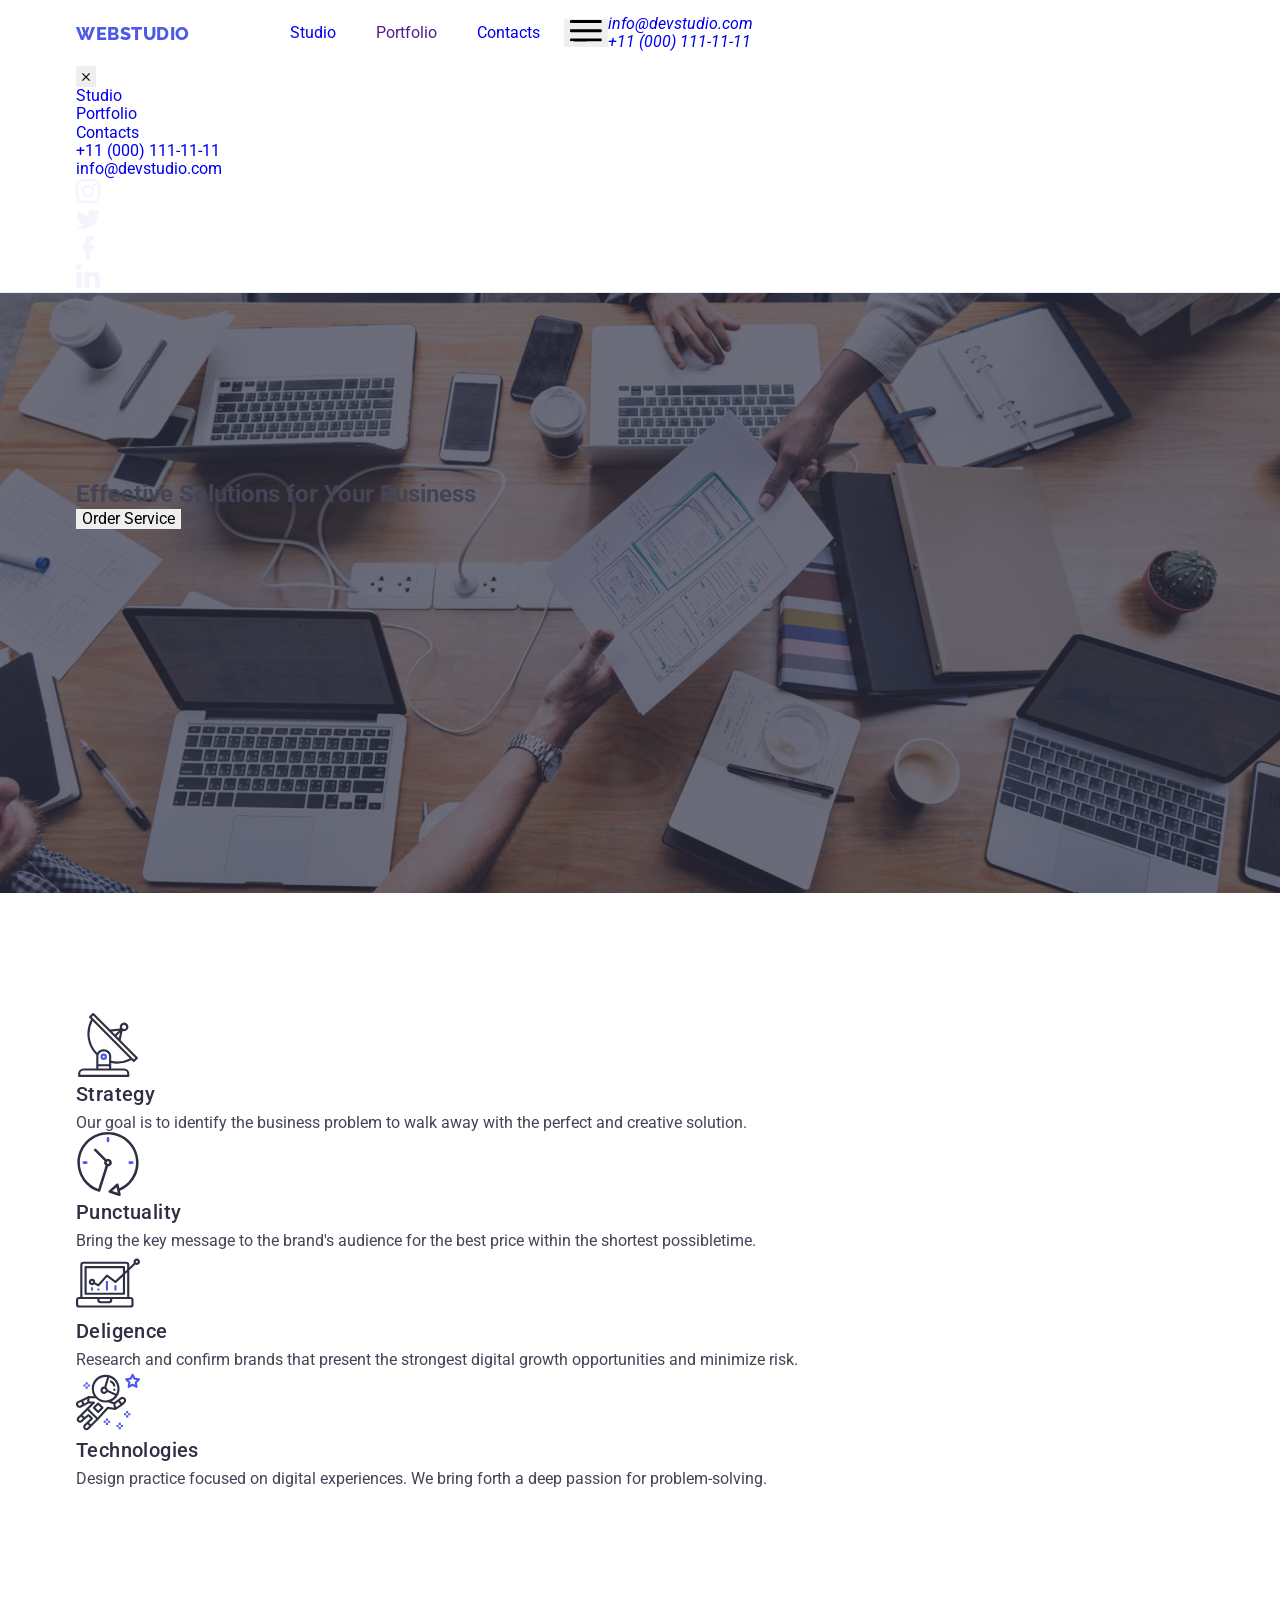
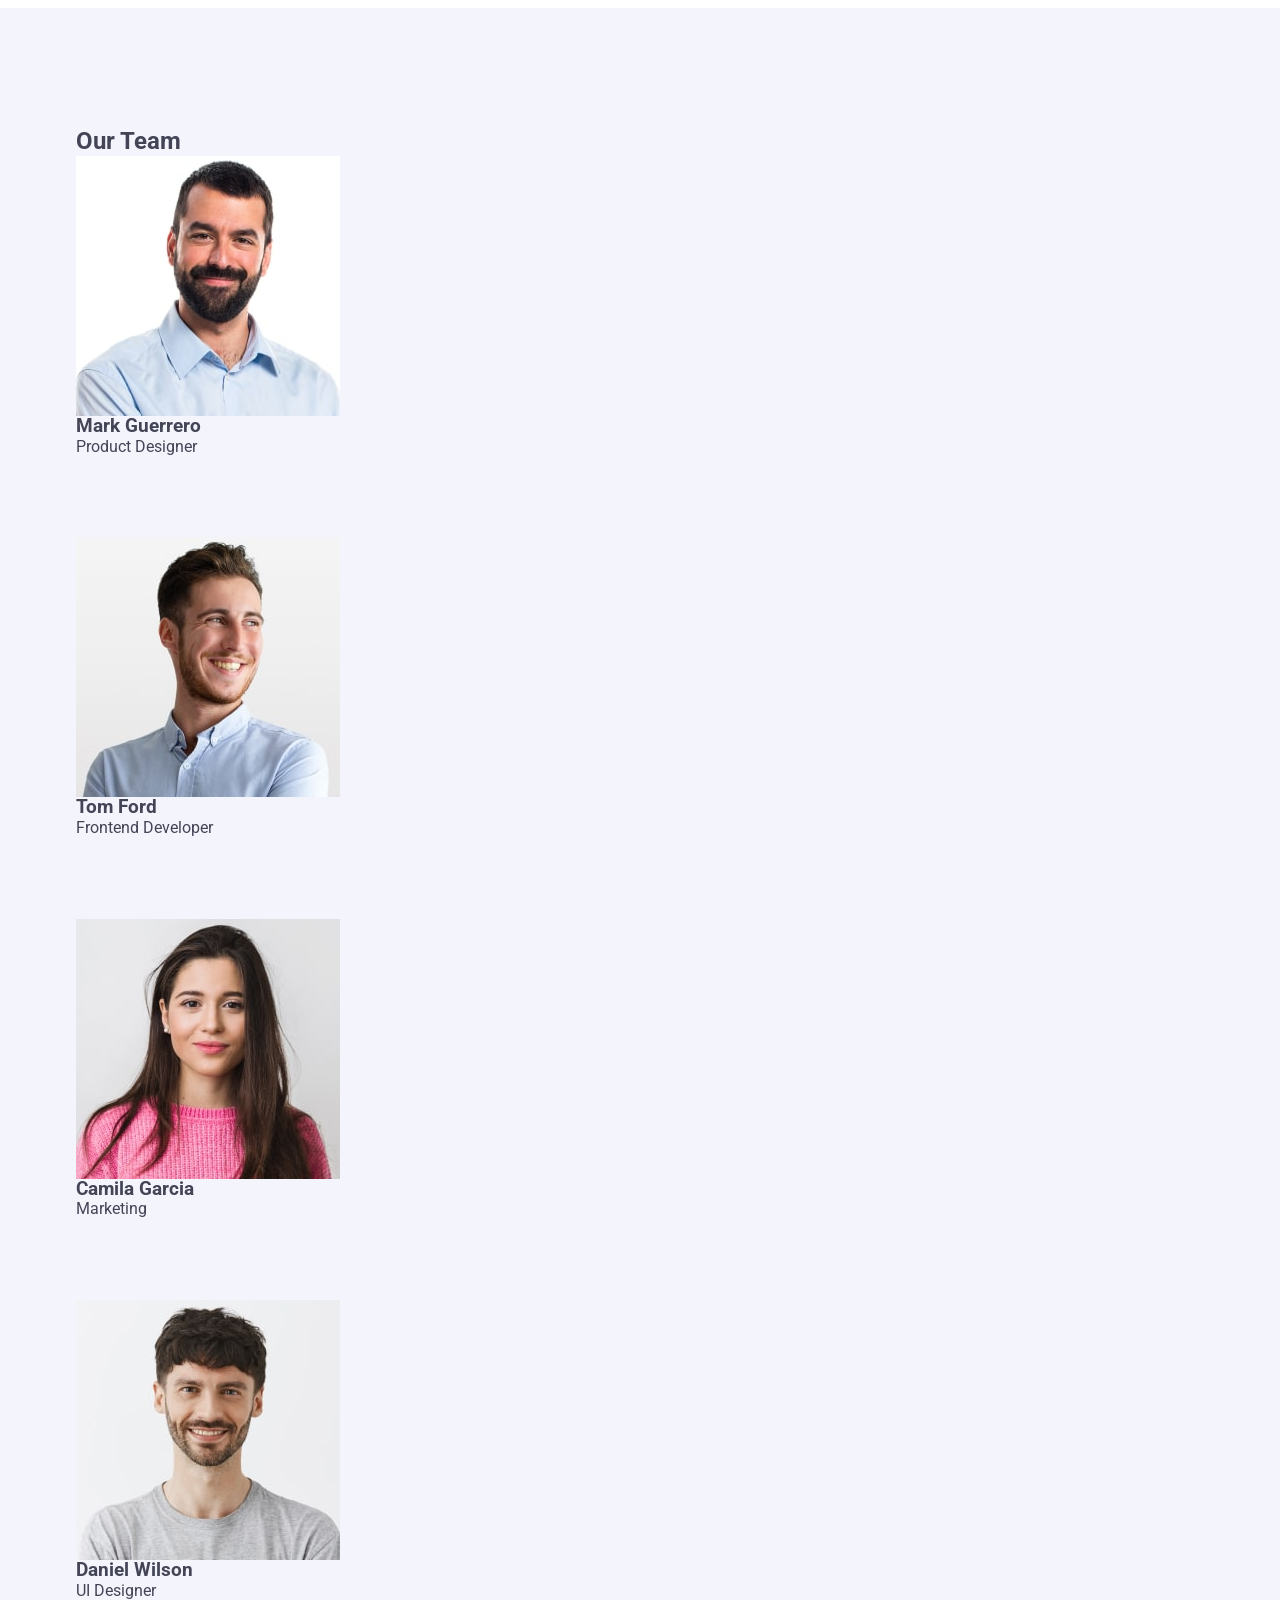
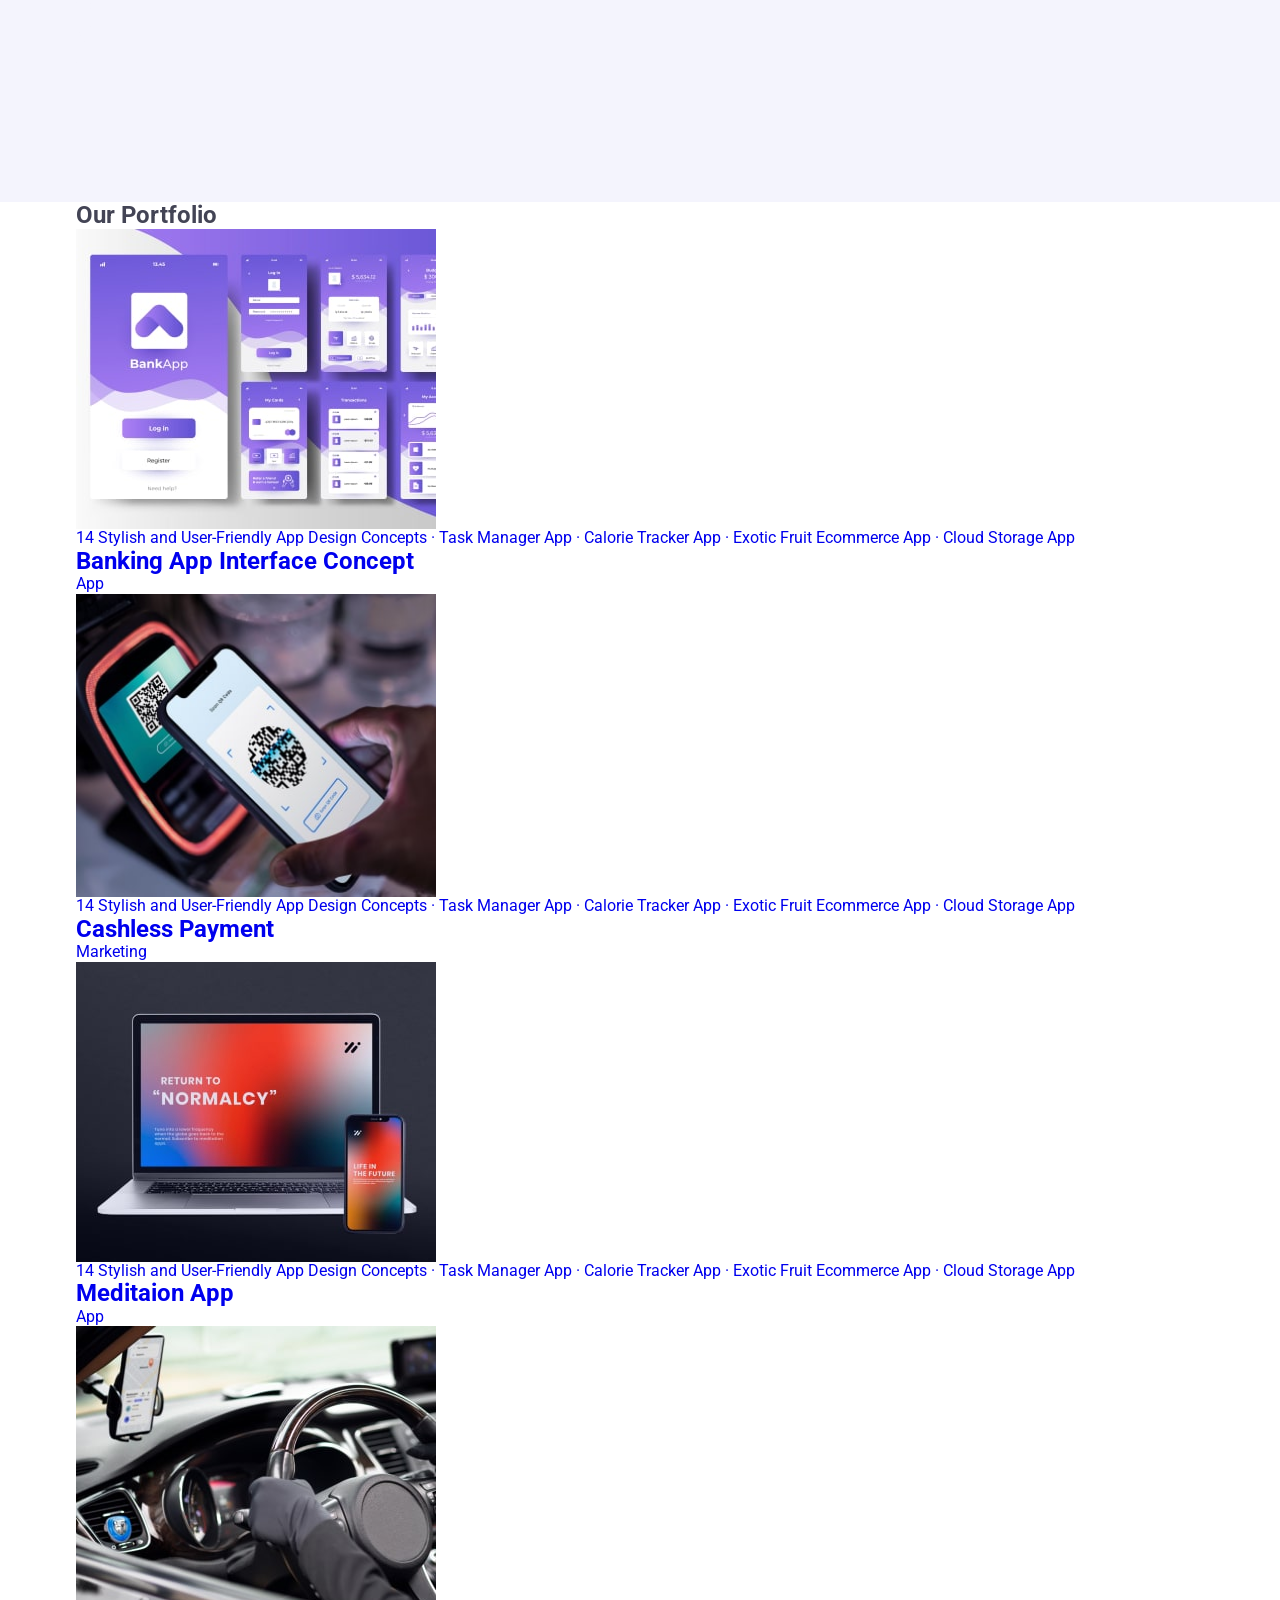
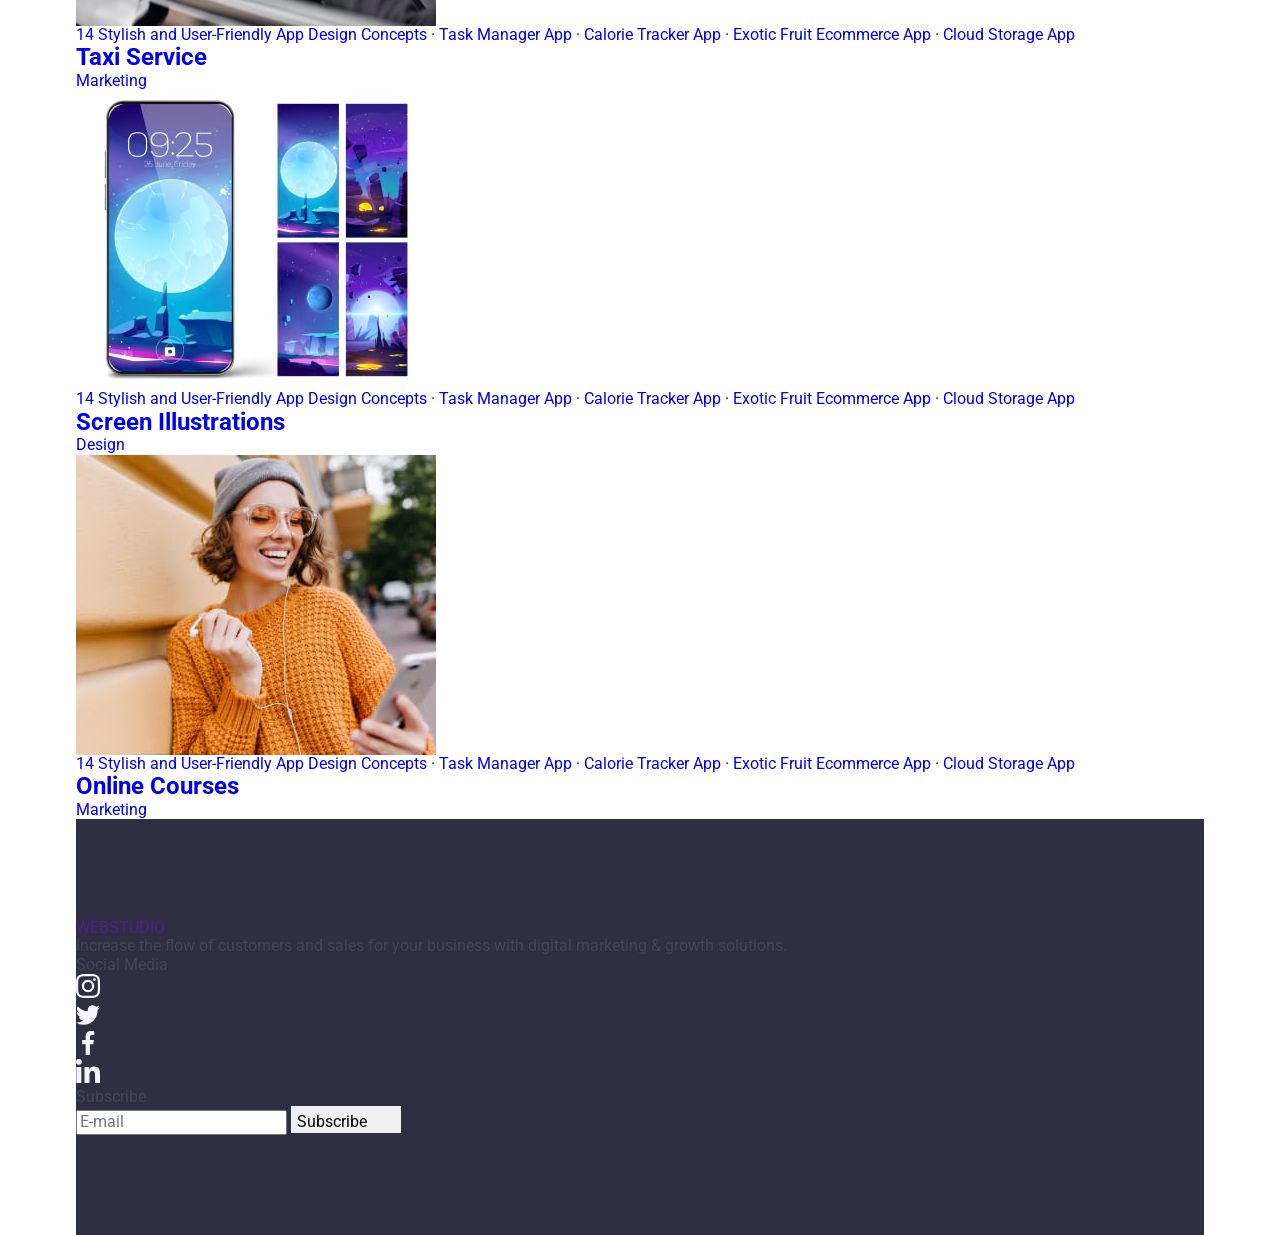
==== commit 0a1fcefc: "Add files via upload" ====
--- a/index.html
+++ b/index.html
@@ -1,451 +1,713 @@
-<!DOCTYPE html>
-<html lang="en">
-
-<head>
-    <meta charset="UTF-8">
-    <meta http-equiv="X-UA-Compatible" content="IE=edge">
-    <meta name="viewport" content="width=device-width, initial-scale=1.0">
-    <title>Студія</title>
-    <link rel="stylesheet" href="./css/modern-normalize.min.css">
-    <link rel="stylesheet" href="./css/styles.css">
-    <link rel="preconnect" href="https://fonts.googleapis.com">
-    <link rel="preconnect" href="https://fonts.gstatic.com" crossorigin>
-    <link href="https://fonts.googleapis.com/css2?family=Raleway:wght@800&family=Roboto:wght@400;500;700&display=swap"
-        rel="stylesheet">
-</head>
-
-<body>
-    <header class="header">
-        <div class="header-div container">
-            <!-- Navigation -->
-            <nav class="navigation">
-                <a href="./index.html" class="logo link">Web<span class="logo-span-header">Studio</span></a>
-                <ul class="header-menu list">
-                    <li><a class="nav-item nav-item-index link" href="./index.html">Studio</a></li>
-                    <li><a class="nav-item link" href="./portfolio.html">Portfolio</a></li>
-                    <li><a class="nav-item link" href="">Contacts</a></li>
-                </ul>
-            </nav>
-            <!-- Contacts -->
-            <address class="contacts">
-                <ul class="contacts-list list">
-                    <li><a class="contacts-item link" href="mailto:info@devstudio.com">info@devstudio.com</a></li>
-                    <li><a class="contacts-item link" href="tel:+110001111111">+11 (000) 111-11-11</a></li>
-                </ul>
-            </address>
-        </div>
-    </header>
-
-    <main>
-        <!-- Effective Solutions for Your Business 1 -->
-        <section class="service">
-            <div class="container">
-                <h1 class="service-name">Effective Solutions for Your Business </h1>
-                <button data-modal-open class="service-button" type="button">Order Service</button>
-            </div>
-        </section>
-        <!-- Principles 2 -->
-        <section class="principles">
-            <div class="container">
-
-                <h2 class="visually-hidden">.</h2>
-                <ul class="principles-list list" id="studio">
-                    <li class="principles-list-item">
-                        <div class="icon-div">
-                            <svg class="icon-antenna" width="64" height="64">
-                                <use href="./images/icons.svg#icon-antenna"></use>
-                            </svg>
-                        </div>
-                        <h3 class="principles-header">Strategy</h3>
-                        <p class="principles-paragraph">Our goal is to identify the business
-                            problem to walk away with the
-                            perfect and creative solution.</p>
-                    </li>
-                    <li class="principles-list-item">
-                        <div class="icon-div">
-                            <svg class="icon-clock" width="64" height="64">
-                                <use href="./images/icons.svg#icon-clock"></use>
-                            </svg>
-                        </div>
-                        <h3 class="principles-header">Punctuality</h3>
-                        <p class="principles-paragraph">Bring the key message to the
-                            brand's audience for the best price
-                            within the shortest possible time.</p>
-                    </li>
-                    <li class="principles-list-item">
-                        <div class="icon-div">
-                            <svg class="icon-diagram" width="64" height="64">
-                                <use href="./images/icons.svg#icon-diagram"></use>
-                            </svg>
-                        </div>
-                        <h3 class="principles-header">Diligence</h3>
-                        <p class="principles-paragraph">Research and confirm brands that
-                            present the strongest digital growth
-                            opportunities and minimize risk.</p>
-                    </li>
-                    <li class="principles-list-item">
-                        <div class="icon-div">
-                            <svg class="icon-astronaut" width="64" height="64">
-                                <use href="./images/icons.svg#icon-astronaut"></use>
-                            </svg>
-                        </div>
-                        <h3 class="principles-header">Technologies</h3>
-                        <p class="principles-paragraph">Design practice focused on digital
-                            experiences. We bring forth a deep
-                            passion for problem-solving.</p>
-                    </li>
-                </ul>
-            </div>
-        </section>
-        <!-- What are we doing 3 -->
-        <section class="activity">
-            <div class="container">
-                <h2 class="activity-header">What are we doing</h2>
-                <ul class="activity-list list">
-                    <li class="activity-list-item"><img src="./images/imga.jpg" alt="photo1" width="360"></li>
-                    <li class="activity-list-item"><img src="./images/imgb.jpg" alt="photo2" width="360"></li>
-                    <li class="activity-list-item"><img src="./images/imgc.jpg" alt="photo3" width="360"></li>
-                </ul>
-            </div>
-        </section>
-        <!-- Our Team 4 -->
-        <section class="team">
-            <div class="container">
-                <h2 class="team-header">Our Team</h2>
-                <ul class="team-list list">
-                    <li class="team-list-item">
-                        <img src="./images/imgd.jpg" alt="photo4" width="264">
-                        <div class="team-list-item-div">
-                            <h3 class="team-list-item-header principles-header">Mark Guerrero</h3>
-                            <p class="team-list-item-paragraph principles-paragraph">Product Designer</p>
-                            <ul class="icon-div-team-list">
-                                <li class="icon-div-team-list-item">
-                                    <a class="icon-div-team-list-link" href="">
-                                        <svg class="icon-team" width="16" height="16">
-                                            <use href="./images/icons.svg#icon-instagram"></use>
-                                        </svg>
-                                    </a>
-                                </li>
-                                <li class="icon-div-team-list-item">
-                                    <a class="icon-div-team-list-link" href="">
-                                        <svg class="icon-team" width="16" height="16">
-                                            <use href="./images/icons.svg#icon-twitter"></use>
-                                        </svg>
-                                    </a>
-                                </li>
-                                <li class="icon-div-team-list-item">
-                                    <a class="icon-div-team-list-link" href="">
-                                        <svg class="icon-team" width="16" height="16">
-                                            <use href="./images/icons.svg#icon-facebook"></use>
-                                        </svg>
-                                    </a>
-                                </li>
-                                <li class="icon-div-team-list-item">
-                                    <a class="icon-div-team-list-link" href="">
-                                        <svg class="icon-team" width="16" height="16">
-                                            <use href="./images/icons.svg#icon-linkedin"></use>
-                                        </svg>
-                                    </a>
-                                </li>
-                            </ul>
-                        </div>
-                    </li>
-                    <li class="team-list-item">
-                        <img src="./images/imge.jpg" alt="photo5" width="264">
-                        <div class="team-list-item-div">
-                            <h3 class="team-list-item-header principles-header">Tom Ford</h3>
-                            <p class="team-list-item-paragraph principles-paragraph">Frontend Developer</p>
-                            <ul class="icon-div-team-list">
-                                <li class="icon-div-team-list-item">
-                                    <a class="icon-div-team-list-link" href="">
-                                        <svg class="icon-team" width="16" height="16">
-                                            <use href="./images/icons.svg#icon-instagram"></use>
-                                        </svg>
-                                    </a>
-                                </li>
-                                <li class="icon-div-team-list-item">
-                                    <a class="icon-div-team-list-link" href="">
-                                        <svg class="icon-team" width="16" height="16">
-                                            <use href="./images/icons.svg#icon-twitter"></use>
-                                        </svg>
-                                    </a>
-                                </li>
-                                <li class="icon-div-team-list-item">
-                                    <a class="icon-div-team-list-link" href="">
-                                        <svg class="icon-team" width="16" height="16">
-                                            <use href="./images/icons.svg#icon-facebook"></use>
-                                        </svg>
-                                    </a>
-                                </li>
-                                <li class="icon-div-team-list-item">
-                                    <a class="icon-div-team-list-link" href="">
-                                        <svg class="icon-team" width="16" height="16">
-                                            <use href="./images/icons.svg#icon-linkedin"></use>
-                                        </svg>
-                                    </a>
-                                </li>
-                            </ul>
-                        </div>
-                    </li>
-                    <li class="team-list-item">
-                        <img src="./images/imgf.jpg" alt="photo6" width="264">
-                        <div class="team-list-item-div">
-                            <h3 class="team-list-item-header principles-header">Camila Garcia</h3>
-                            <p class="team-list-item-paragraph principles-paragraph">Marketing</p>
-                            <ul class="icon-div-team-list">
-                                <li class="icon-div-team-list-item">
-                                    <a class="icon-div-team-list-link" href="">
-                                        <svg class="icon-team" width="16" height="16">
-                                            <use href="./images/icons.svg#icon-instagram"></use>
-                                        </svg>
-                                    </a>
-                                </li>
-                                <li class="icon-div-team-list-item">
-                                    <a class="icon-div-team-list-link" href="">
-                                        <svg class="icon-team" width="16" height="16">
-                                            <use href="./images/icons.svg#icon-twitter"></use>
-                                        </svg>
-                                    </a>
-                                </li>
-                                <li class="icon-div-team-list-item">
-                                    <a class="icon-div-team-list-link" href="">
-                                        <svg class="icon-team" width="16" height="16">
-                                            <use href="./images/icons.svg#icon-facebook"></use>
-                                        </svg>
-                                    </a>
-                                </li>
-                                <li class="icon-div-team-list-item">
-                                    <a class="icon-div-team-list-link" href="">
-                                        <svg class="icon-team" width="16" height="16">
-                                            <use href="./images/icons.svg#icon-linkedin"></use>
-                                        </svg>
-                                    </a>
-                                </li>
-                            </ul>
-                        </div>
-                    </li>
-                    <li class="team-list-item">
-                        <img src="./images/imgg.jpg" alt="photo7" width="264">
-                        <div class="team-list-item-div">
-                            <h3 class="team-list-item-header principles-header">Daniel Wilson</h3>
-                            <p class="team-list-item-paragraph principles-paragraph">UI Designer</p>
-                            <ul class="icon-div-team-list">
-                                <li class="icon-div-team-list-item">
-                                    <a class="icon-div-team-list-link" href="">
-                                        <svg class="icon-team" width="16" height="16">
-                                            <use href="./images/icons.svg#icon-instagram"></use>
-                                        </svg>
-                                    </a>
-                                </li>
-                                <li class="icon-div-team-list-item">
-                                    <a class="icon-div-team-list-link" href="">
-                                        <svg class="icon-team" width="16" height="16">
-                                            <use href="./images/icons.svg#icon-twitter"></use>
-                                        </svg>
-                                    </a>
-                                </li>
-                                <li class="icon-div-team-list-item">
-                                    <a class="icon-div-team-list-link" href="">
-                                        <svg class="icon-team" width="16" height="16">
-                                            <use href="./images/icons.svg#icon-facebook"></use>
-                                        </svg>
-                                    </a>
-                                </li>
-                                <li class="icon-div-team-list-item">
-                                    <a class="icon-div-team-list-link" href="">
-                                        <svg class="icon-team" width="16" height="16">
-                                            <use href="./images/icons.svg#icon-linkedin"></use>
-                                        </svg>
-                                    </a>
-                                </li>
-                            </ul>
-                        </div>
-                    </li>
-                </ul>
-            </div>
-        </section>
-        <!-- Customers 5 -->
-        <section class="customers">
-            <div class="container">
-                <h2 class="customers-header">Customers</h2>
-                <ul class="customers-list">
-                    <li class="customers-list-item">
-                        <a class="customers-list-link" href="">
-                            <svg class="icon-customers" width="104" height="56">
-                                <use href="./images/icons.svg#icon-Logo"></use>
-                            </svg>
-                        </a>
-                    </li>
-                    <li class="customers-list-item">
-                        <a class="customers-list-link" href="">
-                            <svg class="icon-customers" width="104" height="56">
-                                <use href="./images/icons.svg#icon-Logo-1"></use>
-                            </svg>
-                        </a>
-                    </li>
-                    <li class="customers-list-item">
-                        <a class="customers-list-link" href="">
-                            <svg class="icon-customers" width="104" height="56">
-                                <use href="./images/icons.svg#icon-Logo-2"></use>
-                            </svg>
-                        </a>
-                    </li>
-                    <li class="customers-list-item">
-                        <a class="customers-list-link" href="">
-                            <svg class="icon-customers" width="104" height="56">
-                                <use href="./images/icons.svg#icon-Logo-3"></use>
-                            </svg>
-                        </a>
-                    </li>
-                    <li class="customers-list-item">
-                        <a class="customers-list-link" href="">
-                            <svg class="icon-customers" width="104" height="56">
-                                <use href="./images/icons.svg#icon-Logo-4"></use>
-                            </svg>
-                        </a>
-                    </li>
-                    <li class="customers-list-item">
-                        <a class="customers-list-link" href="">
-                            <svg class="icon-customers" width="104" height="56">
-                                <use href="./images/icons.svg#icon-Logo-5"></use>
-                            </svg>
-                        </a>
-                    </li>
-                </ul>
-            </div>
-        </section>
-    </main>
-
-    <footer class="footer">
-        <div class="container footer-div">
-            <div class="footer-logo-div">
-                <a class="logo-footer link" href="./index.html">Web<span class="logo-span-footer">Studio</span></a>
-                <p class="footer-paragraph">Increase the flow of customers and sales for your business with digital
-                    marketing & growth solutions.</p>
-            </div>
-            <div class="footer-socialmedia-div">
-                <p class="footer-socialmedia-paragraph">Social media</p>
-                <ul class="footer-list">
-                    <li class="footer-list-item">
-                        <a class="footer-list-link" href="">
-                            <svg class="footer-icon" width="24" height="24">
-                                <use href="./images/icons.svg#icon-instagram"></use>
-                            </svg>
-                        </a>
-                    </li>
-                    <li class="footer-list-item">
-                        <a class="footer-list-link" href="">
-                            <svg class="footer-icon" width="24" height="24">
-                                <use href="./images/icons.svg#icon-twitter"></use>
-                            </svg>
-                        </a>
-                    </li>
-                    <li class="footer-list-item">
-                        <a class="footer-list-link" href="">
-                            <svg class="footer-icon" width="24" height="24">
-                                <use href="./images/icons.svg#icon-facebook"></use>
-                            </svg>
-                        </a>
-                    </li>
-                    <li class="footer-list-item">
-                        <a class="footer-list-link" href="">
-                            <svg class="footer-icon" width="24" height="24">
-                                <use href="./images/icons.svg#icon-linkedin"></use>
-                            </svg>
-                        </a>
-                    </li>
-                </ul>
-            </div>
-            <div class="footer-form-div">
-                <p class="footer-form-paragraph">Subscribe</p>
-                <form class="footer-form">
-                    <label class="footer-form-labal">
-                        <input class="email-input" type="email" placeholder="E-mail" name="form" />
-                    </label>
-                    <button class="footer-form-button" type="submit">
-                        Subscribe
-                        <svg class="footer-form-svg" width="24" height="24">
-                            <use href="./images/icons.svg#frame-3"></use>
-                        </svg>
-                    </button>
-                </form>
-            </div>
-        </div>
-    </footer>
-    <div data-modal class="modal-div is-hidden">
-        <div class="modal">
-            <button class="modal-button" data-modal-close type="button">
-                <svg class="icon-close" width="8" height="8">
-                    <use href="./images/icons.svg#icon-close    "></use>
-                </svg>
-            </button>
-            <p class="modal-paragraph">
-                Leave your contacts and we will call you back
-            </p>
-            <form>
-                <div class="modal-form-div">
-                    <label class="modal-form-labal" for="user-name">
-                        Name
-                    </label>
-                    <div class="modal-form-labal-div">
-                        <input id="user-name" name="user-name" type="text" class="modal-form-labal-input">
-                        <svg class="icon-person" width="18" height="24">
-                            <use href="./images/icons.svg#icon-person"></use>
-                        </svg>
-                    </div>
-
-                </div>
-                <div class="modal-form-div">
-                    <label class="modal-form-labal" for="user-name">
-                        Phone
-                    </label>
-                    <div class="modal-form-labal-div">
-                        <input id="user-name" name="user-name" type="text" class="modal-form-labal-input">
-                        <svg class="icon-person" width="18" height="24">
-                            <use href="./images/icons.svg#icon-phone"></use>
-                        </svg>
-                    </div>
-                </div>
-                <div class="modal-form-div">
-                    <label class="modal-form-labal" for="user-name">
-                        Email
-                    </label>
-                    <div class="modal-form-labal-div">
-                        <input id="user-name" name="user-name" type="text" class="modal-form-labal-input">
-                        <svg class="icon-person" width="18" height="24">
-                            <use href="./images/icons.svg#icon-email"></use>
-                        </svg>
-                    </div>
-                </div>
-                <div class="modal-form-div-comment">
-                    <label class="modal-form-labal" for="user-comment">
-                        Comment
-                    </label>
-                    <textarea class="modal-comment" name="user-comment" placeholder="Text input"
-                        id="user-comment"></textarea>
-                </div>
-                <div class="check-box-div">
-                    <input id="user-privacy" type="checkbox" class="check-box-input visually-hidden" value="true"
-                        name="user-privacy">
-                    <label class="check-box-labal" for="user-privacy">
-                        <span class="check-box-labal-span">
-                            <svg class="icon-checkbox" width="10" height="8">
-                                <use href="./images/icons.svg#icon-access"></use>
-                            </svg>
-                        </span>
-                        I accept the terms and conditions of the
-                        <a class="check-box-labal-link" href="">
-                            Privacy Policy
-                        </a>
-                    </label>
-                </div>
-                <button class="check-box-labal-button">
-                    Send
-                </button>
-            </form>
-        </div>
-    </div>
-    <script src="./modal.js"></script>
-</body>
-
+<!DOCTYPE html>
+<html lang="en">
+
+<head>
+    <meta charset="UTF-8">
+    <meta http-equiv="X-UA-Compatible" content="IE=edge">
+    <meta name="viewport" content="width=device-width, initial-scale=1.0">
+    <title>Studio</title>
+    <link rel="preconnect" href="https://fonts.googleapis.com">
+    <link rel="preconnect" href="https://fonts.gstatic.com" crossorigin>
+    <link
+        href="https://fonts.googleapis.com/css2?family=Raleway:wght@800&family=Roboto:wght@400;500;700;900&display=swap"
+        rel="stylesheet">
+    <link rel="stylesheet" href="https://cdn.jsdelivr.net/npm/modern-normalize@1.1.0/modern-normalize.min.css">
+
+    <link rel="stylesheet" href="css/styles.css">
+    <link rel="stylesheet" href="css/mobile_first.css">
+    <link rel="stylesheet" href="./css/tablet.css">
+    <link rel="stylesheet" href="./css/desktop.css">
+    <link rel="stylesheet" href="./css/mobile-menu.css">
+</head>
+
+<body>
+    <header class="header">
+        <div class="container header-div">
+            <!-- Navigation -->
+            <nav class="navigation">
+                <a href="index.html" class="logo">WEB<span>STUDIO</span></a>
+                <ul class="header-menu">
+                    <li class="header_item"><a href="index.html" class="header_link current">Studio</a></li>
+                    <li class="header_item"><a href="" class="header_link">Portfolio</a></li>
+                    <li class="header_item"><a href="#" class="header_link">Contacts</a></li>
+                </ul>
+            </nav>
+            <button type="button" class="mobile_menu_open" data-modal-open>
+                <svg class="mobile_menu_open_icon" width="32" height="22">
+                    <use href="./images/hamburger.svg#hamburger-opt"></use>
+                </svg>
+            </button>
+            <!-- Contacts -->
+            <address class="header_address">
+                <ul class="address">
+                    <li class="address_mail">
+                        <a class="address_item" href="mailto:info@devstudio.com">info@devstudio.com</a>
+                    </li>
+                    <li class="address_tel">
+                        <a class="address_item" href="tel:+11(000)1111111">+11 (000) 111-11-11</a>
+                    </li>
+                </ul>
+            </address>
+        </div>
+
+        <!-- mobile menu -->
+        <div class="mobile_menu" data-modal>
+            <div class="container mobile_menu_container">
+                <button type="button" class="mobile_menu_close_btn" data-modal-close>
+                    <svg class="mobile_menu_close_icon" width="8" height="8">
+                        <use href="./images/symbol-defs_1.svg#X1"></use>
+                    </svg>
+                </button>
+
+                <ul class="mobile_menu_list">
+                    <li class="mobile_menu_list_item"><a href="index.html" class="mobiele_link page">Studio</a></li>
+                    <li class="mobile_menu_list_item"><a href="portfolio.html" class="mobiele_link">Portfolio</a>
+                    </li>
+                    <li class="mobile_menu_list_item"><a href="#" class="mobiele_link highlight">Contacts</a></li>
+                </ul>
+            </div>
+            <div class="container">
+                <ul class="mobile_address">
+                        <li class="mobiel_address_tel">
+                            <a href="mobile_address_item">+11 (000) 111-11-11</a>
+                        </li>
+                        <li class="mobiel_address_mail">
+                            <a href="mobile_address_it">info@devstudio.com</a>
+                        </li>
+                </ul>
+                <ul class="mobile_socials">
+                    <li class="mobile_social">
+                        <a class="mobile_link" href="">
+                            <svg class="icon_mobile_social" width="24" height="24">
+                                <use href="./images/symbol-defs_1.svg#instagram">
+                                </use>
+                            </svg>
+                        </a>
+                    </li>
+                    <li class="mobile_social">
+                        <a class="mobile_link" href="">
+                            <svg class="icon_mobile_social" width="24" height="24">
+                                <use href="./images/symbol-defs_1.svg#twitter">
+                                </use>
+                            </svg>
+                        </a>
+                    </li>
+                    <li class="mobile_social">
+                        <a class="mobile_link" href="">
+                            <svg class="icon_mobile_social" width="24" height="24">
+                                <use href="./images/symbol-defs_1.svg#facebook">
+                                </use>
+                            </svg>
+                        </a>
+                    </li>
+                    <li class="mobile_social">
+                        <a class="mobile_link" href="">
+                            <svg class="icon_mobile_social" width="24" height="24">
+                                <use href="./images/symbol-defs_1.svg#linkedin">
+                                </use>
+                            </svg>
+                        </a>
+                    </li>
+                </ul>
+            </div>
+        </div>
+    </header>
+
+    <main>
+
+        <!-- Effective Solutions for Your Business 1 -->
+        <section class="service">
+            <div class="container">
+                <h1 class="service_header">Effective Solutions for Your Business</h1>
+                <button type="button" class="service_btn js-open-menu" id="openButton" data-modal-open>Order
+                    Service</button>
+            </div>
+        </section>
+        <!-- Principles 2 -->
+        <section class="principles">
+            <div class="container principles_container">
+                <h2 hidden>Our principlestage</h2>
+                <ul class="principles_list">
+                    <li class="principles_item">
+                        <div class="principles_item_perevagy">
+                            <svg class="principles_icon" width="64" height="64">
+                                <use href="./images/symbol-defs_1.svg#Strategy"></use>
+                            </svg>
+                        </div>
+                        <h3 class="principles-header">Strategy</h3>
+                        <p class="principles-text">
+                            Our goal is to identify the business problem to walk away with the
+                            perfect and creative solution.
+                        </p>
+                    </li>
+                    <li class="principles_item">
+                        <div class="principles_item_perevagy">
+                            <svg class="principles_icon" width="64" height="64">
+                                <use href="./images/symbol-defs_1.svg#Punctuality"></use>
+                            </svg>
+                        </div>
+                        <h3 class="principles-header">Punctuality</h3>
+                        <p class="principles-text">
+                            Bring the key message to the brand's audience for the best price
+                            within the shortest possibletime.
+                        </p>
+                    </li>
+                    <li class="principles_item">
+                        <div class="principles_item_perevagy">
+                            <svg class="principles_icon" width="64" height="64">
+                                <use href="./images/symbol-defs_1.svg#Diligence"></use>
+                            </svg>
+                        </div>
+                        <h3 class="principles-header">Deligence</h3>
+                        <p class="principles-text">
+                            Research and confirm brands that present the strongest digital
+                            growth opportunities and minimize risk.
+                        </p>
+                    </li>
+                    <li class="principles_item">
+                        <div class="principles_item_perevagy">
+                            <svg class="principles_icon" width="64" height="64">
+                                <use href="./images/symbol-defs_1.svg#Technologies"></use>
+                            </svg>
+                        </div>
+                        <h3 class="principles-header">Technologies</h3>
+                        <p class="principles-text">
+                            Design practice focused on digital experiences. We bring forth a
+                            deep passion for problem-solving.
+                        </p>
+                    </li>
+                </ul>
+            </div>
+        </section>
+        <!-- Our Team 4 -->
+        <section class="team">
+            <div class="container team_container">
+                <h2 class="team_header">Our Team</h2>
+                <ul class="team_persons">
+                    <li class="team_list">
+                        <picture>
+                            <source
+                                srcset="./images/Images-mobile-optimized/team-1x.jpg 1x, ./images/Images-mobile-optimized/team-2x.jpg 2x"
+                                media="(max-width: 480px)">
+                            <source
+                                srcset="./images/images-tablets-optimized/team1-1x.jpg 1x, ./images/images-tablets-optimized/team1-2x.jpg 2x "
+                                media="(max-width: 768px)">
+                            <source
+                                srcset="./images/images-desktop-optimized/team1-1x.jpg 1x, ./images/images-desktop-optimized/team1-2x.jpg 2x"
+                                media="(max-width: 1199px)">
+                            <source
+                                srcset="./images/images-desktop-optimized/team1-1x.jpg 1x, ./images/images-desktop-optimized/team1-2x.jpg 2x"
+                                media="(min-width: 1200px)">
+                            <img src="./images/static/img/Team_1.jpg" alt="Foto Mark" width="264">
+                        </picture>
+                        <div class="team_list_name">
+                            <h3 class="team_header_person">Mark Guerrero</h3>
+                            <p class="team_text">Product Designer</p>
+                            <ul class="team_socials">
+                                <li class="team_social">
+                                    <a class="team_link" href="">
+                                        <svg class="icon_team_social" width="16" height="16">
+                                            <use href="./images/symbol-defs_1.svg#instagram">
+                                            </use>
+                                        </svg>
+                                    </a>
+                                </li>
+                                <li class="team_social">
+                                    <a class="team_link" href="">
+                                        <svg class="icon_team_social" width="16" height="16">
+                                            <use href="./images/symbol-defs_1.svg#twitter">
+                                            </use>
+                                        </svg>
+                                    </a>
+                                </li>
+                                <li class="team_social">
+                                    <a class="team_link" href="">
+                                        <svg class="icon_team_social" width="16" height="16">
+                                            <use href="./images/symbol-defs_1.svg#facebook">
+                                            </use>
+                                        </svg>
+                                    </a>
+                                </li>
+                                <li class="team_social">
+                                    <a class="team_link" href="">
+                                        <svg class="icon_team_social" width="16" height="16">
+                                            <use href="./images/symbol-defs_1.svg#linkedin">
+                                            </use>
+                                        </svg>
+                                    </a>
+                                </li>
+                            </ul>
+                        </div>
+                    </li>
+                    <li class="team_list">
+                        <picture>
+                            <source
+                                srcset="./images/Images-mobile-optimized/team2-1x.jpg 1x, ./images/Images-mobile-optimized/team2-2x.jpg 2x"
+                                media="(max-width: 480px)">
+                            <source
+                                srcset="./images/images-tablets-optimized/team2-1x.jpg 1x, ./images/images-tablets-optimized/team2-2x.jpg 2x "
+                                media="(max-width: 768px)">
+                            <source
+                                srcset="./images/images-desktop-optimized/team2-1x.jpg 1x, ./images/images-desktop-optimized/team2-2x.jpg 2x"
+                                media="(max-width: 1199px)">
+                            <source
+                                srcset="./images/images-desktop-optimized/team2-1x.jpg 1x, ./images/images-desktop-optimized/team2-2x.jpg 2x"
+                                media="(min-width: 1200px)">
+                            <img src="./images/static/img/Team_2.jpg" alt="Foto Tom" width="264">
+                        </picture>
+                        <div class="team_list_name">
+                            <h3 class="team_header_person">Tom Ford</h3>
+                            <p class="team_text">Frontend Developer</p>
+                            <ul class="team_socials">
+                                <li class="team_social">
+                                    <a class="team_link" href="">
+                                        <svg class="icon_team_social" width="16" height="16">
+                                            <use href="./images/symbol-defs_1.svg#instagram">
+                                            </use>
+                                        </svg>
+                                    </a>
+                                </li>
+                                <li class="team_social">
+                                    <a class="team_link" href="">
+                                        <svg class="icon_team_social" width="16" height="16">
+                                            <use href="./images/symbol-defs_1.svg#twitter">
+                                            </use>
+                                        </svg>
+                                    </a>
+                                </li>
+                                <li class="team_social">
+                                    <a class="team_link" href="">
+                                        <svg class="icon_team_social" width="16" height="16">
+                                            <use href="./images/symbol-defs_1.svg#facebook">
+                                            </use>
+                                        </svg>
+                                    </a>
+                                </li>
+                                <li class="team_social">
+                                    <a class="team_link" href="">
+                                        <svg class="icon_team_social" width="16" height="16">
+                                            <use href="./images/symbol-defs_1.svg#linkedin">
+                                            </use>
+                                        </svg>
+                                    </a>
+                                </li>
+                            </ul>
+                        </div>
+                    </li>
+                    <li class="team_list">
+                        <picture>
+                            <source
+                                srcset="./images/Images-mobile-optimized/team3-1x.jpg 1x, ./images/Images-mobile-optimized/team3-2x.jpg 2x"
+                                media="(max-width: 480px)">
+                            <source
+                                srcset="./images/images-tablets-optimized/team3-1x.jpg 1x, ./images/images-tablets-optimized/team3-2x.jpg 2x "
+                                media="(max-width: 768px)">
+                            <source
+                                srcset="./images/images-desktop-optimized/team3-1x.jpg 1x, ./images/images-desktop-optimized/team3-2x.jpg 2x"
+                                media="(max-width: 1199px)">
+                            <source
+                                srcset="./images/images-desktop-optimized/team3-1x.jpg 1x, ./images/images-desktop-optimized/team3-2x.jpg 2x"
+                                media="(min-width: 1200px)">
+                            <img src="./images/static/img/Team_3.jpg" alt="Foto Camila" width="264">
+                        </picture>
+                        <div class="team_list_name">
+                            <h3 class="team_header_person">Camila Garcia</h3>
+                            <p class="team_text">Marketing</p>
+                            <ul class="team_socials">
+                                <li class="team_social">
+                                    <a class="team_link" href="">
+                                        <svg class="icon_team_social" width="16" height="16">
+                                            <use href="./images/symbol-defs_1.svg#instagram">
+                                            </use>
+                                        </svg>
+                                    </a>
+                                </li>
+                                <li class="team_social">
+                                    <a class="team_link" href="">
+                                        <svg class="icon_team_social" width="16" height="16">
+                                            <use href="./images/symbol-defs_1.svg#twitter">
+                                            </use>
+                                        </svg>
+                                    </a>
+                                </li>
+                                <li class="team_social">
+                                    <a class="team_link" href="">
+                                        <svg class="icon_team_social" width="16" height="16">
+                                            <use href="./images/symbol-defs_1.svg#facebook">
+                                            </use>
+                                        </svg>
+                                    </a>
+                                </li>
+                                <li class="team_social">
+                                    <a class="team_link" href="">
+                                        <svg class="icon_team_social" width="16" height="16">
+                                            <use href="./images/symbol-defs_1.svg#linkedin">
+                                            </use>
+                                        </svg>
+                                    </a>
+                                </li>
+                            </ul>
+                        </div>
+                    </li>
+                    <li class="team_list">
+                        <picture>
+                            <source
+                                srcset="./images/Images-mobile-optimized/team4-1x.jpg 1x, ./images/Images-mobile-optimized/team4-2x.jpg 2x"
+                                media="(max-width: 480px)">
+                            <source
+                                srcset="./images/images-tablets-optimized/team4-1x.jpg 1x, ./images/images-tablets-optimized/team4-2x.jpg 2x "
+                                media="(max-width: 768px)">
+                            <source
+                                srcset="./images/images-desktop-optimized/team4-1x.jpg 1x, ./images/images-desktop-optimized/team4-2x.jpg 2x"
+                                media="(max-width: 1199px)">
+                            <source
+                                srcset="./images/images-desktop-optimized/team4-1x.jpg 1x, ./images/images-desktop-optimized/team4-2x.jpg 2x"
+                                media="(min-width: 1200px)">
+                            <img src="./images/static/img/Team_4.jpg" alt="Foto Daniel" width="264">
+                        </picture>
+
+                        <div class="team_list_name">
+                            <h3 class="team_header_person">Daniel Wilson</h3>
+                            <p class="team_text">UI Designer</p>
+                            <ul class="team_socials">
+                                <li class="team_social">
+                                    <a class="team_link" href="">
+                                        <svg class="icon_team_social" width="16" height="16">
+                                            <use href="./images/symbol-defs_1.svg#instagram">
+                                            </use>
+                                        </svg>
+                                    </a>
+                                </li>
+                                <li class="team_social">
+                                    <a class="team_link" href="">
+                                        <svg class="icon_team_social" width="16" height="16">
+                                            <use href="./images/symbol-defs_1.svg#twitter">
+                                            </use>
+                                        </svg>
+                                    </a>
+                                </li>
+                                <li class="team_social">
+                                    <a class="team_link" href="">
+                                        <svg class="icon_team_social" width="16" height="16">
+                                            <use href="./images/symbol-defs_1.svg#facebook">
+                                            </use>
+                                        </svg>
+                                    </a>
+                                </li>
+                                <li class="team_social">
+                                    <a class="team_link" href="">
+                                        <svg class="icon_team_social" width="16" height="16">
+                                            <use href="./images/symbol-defs_1.svg#linkedin">
+                                            </use>
+                                        </svg>
+                                    </a>
+                                </li>
+                            </ul>
+                        </div>
+                    </li>
+                </ul>
+            </div>
+        </section>
+
+        <!-- Portfolio -->
+
+        <section class="portfolio">
+            <div class="container">
+                <h2 class="portfolio_header">Our Portfolio</h2>
+                <ul class="portfolio_ul">
+                    <li class="portfolio_row_item">
+                        <a class="row_item" href="#">
+                            <div class="row_item_wrapper">
+                                <picture>
+                                    <source srcset="./images/Images-mobile-optimized/adv1-1x.jpg 1x, ./images/Images-mobile-optimized/adv1-2x.jpg 2x"
+                                        media="(max-width: 768px)">
+                                    <source srcset="./images/images-tablets-optimized/adv1-1x.jpg 1x, ./images/images-tablets-optimized/adv1-2x.jpg 2x"
+                                        media="(max-width: 1199px)">
+                                    <source srcset="./images/images-desktop-optimized/adv1-1x.jpg 1x, ./images/images-desktop-optimized/adv1-2x.jpg 2x"
+                                        media="(min-width: 1200px)">
+                                    <img src="./images/static-portfolio/img/BankApp.jpg" alt="Картинка Bank App" width="360" height="300">
+                                </picture>
+                                <p class="overlay">14 Stylish and User-Friendly App Design Concepts · Task Manager App ·
+                                    Calorie Tracker App · Exotic Fruit Ecommerce App · Cloud Storage App</p>
+                            </div>
+                            <div class="portfolio_row_item_text">
+                                <h2 class="section_row_header">Banking App Interface Concept</h2>
+                                <p class="section_row_text">App</p>
+                            </div>
+                        </a>
+                    </li>
+                    <li class="portfolio_row_item">
+                        <a class="row_item" href="#">
+                            <div class="row_item_wrapper">
+                            <picture>
+                                <source srcset="./images/Images-mobile-optimized/adv2-1x.jpg 1x, ./images/Images-mobile-optimized/adv2-2x.jpg 2x"
+                                    media="(max-width: 768px)">
+                                <source srcset="./images/images-tablets-optimized/adv2-1x.jpg 1x, ./images/images-tablets-optimized/adv2-2x.jpg 2x "
+                                    media="(max-width: 1199px)">
+                                <source srcset="./images/images-desktop-optimized/adv2-1x.jpg 1x, ./images/images-desktop-optimized/adv2-2x.jpg 2x"
+                                    media="(min-width: 1200px)">
+                                <img src="./images/static-portfolio/img/QR.jpg" alt="Картинка Bank App" width="360"
+                                    height="300">
+                            </picture>
+                                <p class="overlay">14 Stylish and User-Friendly App Design Concepts · Task Manager App ·
+                                    Calorie Tracker App · Exotic Fruit Ecommerce App · Cloud Storage App</p>
+                            </div>
+                            <div class="portfolio_row_item_text">
+                                <h2 class="section_row_header">Cashless Payment</h2>
+                                <p class="section_row_text">Marketing</p>
+                            </div>
+                        </a>
+                    </li>
+                    <li class="portfolio_row_item">
+                        <a class="row_item" href="#">
+                            <div class="row_item_wrapper">
+                            <picture>
+                                <source srcset="./images/Images-mobile-optimized/adv3-1x.jpg 1x, ./images/Images-mobile-optimized/adv3-2x.jpg 2x"
+                                    media="(max-width: 768px)">
+                                <source srcset="./images/images-tablets-optimized/adv3-1x.jpg 1x, ./images/images-tablets-optimized/adv3-2x.jpg 2x "
+                                    media="(max-width: 1199px)">
+                                <source srcset="./images/images-desktop-optimized/adv3-1x.jpg 1x, ./images/images-desktop-optimized/adv3-2x.jpg 2x"
+                                    media="(min-width: 1200px)">
+                                <img src="./images/static-portfolio/img/Monitor.jpg" alt="Картинка Bank App" width="360"
+                                    height="300">
+                            </picture>
+                                <p class="overlay">14 Stylish and User-Friendly App Design Concepts · Task Manager App ·
+                                    Calorie Tracker App · Exotic Fruit Ecommerce App · Cloud Storage App</p>
+                            </div>
+                            <div class="portfolio_row_item_text">
+                                <h2 class="section_row_header">Meditaion App</h2>
+                                <p class="section_row_text">App</p>
+                            </div>
+                        </a>
+                    </li>
+                    <li class="portfolio_row_item">
+                        <a class="row_item" href="#">
+                            <div class="row_item_wrapper">
+                            <picture>
+                                <source srcset="./images/Images-mobile-optimized/adv4-1x.jpg 1x, ./images/Images-mobile-optimized/adv4-2x.jpg 2x"
+                                    media="(max-width: 768px)">
+                                <source srcset="./images/images-tablets-optimized/adv4-1x.jpg 1x, ./images/images-tablets-optimized/adv4-2x.jpg 2x "
+                                    media="(max-width: 1199px)">
+                                <source srcset="./images/images-desktop-optimized/adv4-1x.jpg 1x, ./images/images-desktop-optimized/adv4-2x.jpg 2x"
+                                    media="(min-width: 1200px)">
+                                <img src="./images/static-portfolio/img/taxiservice.jpg" alt="Картинка Bank App" width="360"
+                                    height="300">
+                            </picture>
+                                <p class="overlay">14 Stylish and User-Friendly App Design Concepts · Task Manager App ·
+                                    Calorie Tracker App · Exotic Fruit Ecommerce App · Cloud Storage App</p>
+                            </div>
+                            <div class="portfolio_row_item_text">
+                                <h2 class="section_row_header">Taxi Service</h2>
+                                <p class="section_row_text">Marketing</p>
+                            </div>
+                        </a>
+                    </li>
+                    <li class="portfolio_row_item">
+                        <a class="row_item" href="#">
+                            <div class="row_item_wrapper">
+                            <picture>
+                                <source srcset="./images/Images-mobile-optimized/adv5-1x.jpg 1x, ./images/Images-mobile-optimized/adv5-2x.jpg 2x"
+                                    media="(max-width: 768px)">
+                                <source srcset="./images/images-tablets-optimized/adv5-1x.jpg 1x, ./images/images-tablets-optimized/adv5-2x.jpg 2x "
+                                    media="(max-width: 1199px)">
+                                <source srcset="./images/images-desktop-optimized/adv5-1x.jpg 1x, ./images/images-desktop-optimized/adv5-2x.jpg 2x"
+                                    media="(min-width: 1200px)">
+                                <img src="./images/static-portfolio/img/screen.jpg" alt="Картинка Bank App" width="360"
+                                    height="300">
+                            </picture>
+                                <p class="overlay">14 Stylish and User-Friendly App Design Concepts · Task Manager App ·
+                                    Calorie Tracker App · Exotic Fruit Ecommerce App · Cloud Storage App</p>
+                            </div>
+                            <div class="portfolio_row_item_text">
+                                <h2 class="section_row_header">Screen Illustrations</h2>
+                                <p class="section_row_text">Design</p>
+                            </div>
+                        </a>
+                    </li>
+                    <li class="portfolio_row_item">
+                        <a class="row_item" href="#">
+                            <div class="row_item_wrapper">
+                            <picture>
+                                <source srcset="./images/Images-mobile-optimized/adv6-1x.jpg 1x, ./images/Images-mobile-optimized/adv6-2x.jpg 2x"
+                                    media="(max-width: 768px)">
+                                <source srcset="./images/images-tablets-optimized/adv6-1x.jpg 1x, ./images/images-tablets-optimized/adv6-2x.jpg 2x "
+                                    media="(max-width: 1199px)">
+                                <source srcset="./images/images-desktop-optimized/adv6-1x.jpg 1x, ./images/images-desktop-optimized/adv6-2x.jpg 2x"
+                                    media="(max-width: 1200px)">
+                                <img src="./images/static-portfolio/img/online.jpg" alt="Картинка Bank App" width="360"
+                                    height="300">
+                            </picture>
+                                <p class="overlay">14 Stylish and User-Friendly App Design Concepts · Task Manager App ·
+                                    Calorie Tracker App · Exotic Fruit Ecommerce App · Cloud Storage App</p>
+                            </div>
+                            <div class="portfolio_row_item_text">
+                                <h2 class="section_row_header">Online Courses</h2>
+                                <p class="section_row_text">Marketing</p>
+                            </div>
+                        </a>
+                    </li>
+                </ul>
+            </div>
+        </section>
+    </main>
+
+    <!-- Footer -->
+
+    <footer>
+        <div class="container containter_foot">
+            <div class="footer">
+                <div class="footer_left">
+                    <div class="footer_left_studio">
+                        <a class="footer_logo" href="">WEB<span>STUDIO</span></a>
+                        <p class="logo_text">
+                            Increase the flow of customers and sales for your business with
+                            digital marketing & growth solutions.
+                        </p>
+                    </div>
+                    <div class="footer__left_media">
+                        <p class="footer_media">Social Media</p>
+                        <ul class="footer_social_list">
+                            <li class="footer_socil_item">
+                                <a class="footer_link_back" href="">
+                                    <svg class="footer_link_sign" width="24" height="24">
+                                        <use href="./images/symbol-defs_1.svg#instagram">
+                                        </use>
+                                    </svg>
+                                </a>
+                            </li>
+                            <li class="footer_socil_item">
+                                <a class="footer_link_back" href="">
+                                    <svg class="footer_link_sign" width="24" height="24">
+                                        <use href="./images/symbol-defs_1.svg#twitter">
+                                        </use>
+                                    </svg>
+                                </a>
+                            </li>
+                            <li class="footer_socil_item">
+                                <a class="footer_link_back" href="">
+                                    <svg class="footer_link_sign" width="24" height="24">
+                                        <use href="./images/symbol-defs_1.svg#facebook">
+                                        </use>
+                                    </svg>
+                                </a>
+                            </li>
+                            <li class="footer_socil_item">
+                                <a class="footer_link_back" href="">
+                                    <svg class="footer_link_sign" width="24" height="24">
+                                        <use href="./images/symbol-defs_1.svg#linkedin">
+                                        </use>
+                                    </svg>
+                                </a>
+                            </li>
+                        </ul>
+                    </div>
+                </div>
+
+                <!-- Footer-form -->
+
+                    <form class="footer_right subscribe_form" autocomplete="off">
+                        <p class="subscribe_title">Subscribe</p>
+                        <div class="subscribe_contact">
+                            <span class="subscribe_btn">
+                                <input class="subscribe_input" name="subscribe" placeholder="E-mail" required>
+                            </span>
+
+                            <button type="submit" class="button_subscribe">Subscribe
+                                <svg class="icon_plane" width="24" height="20">
+                                    <use href=" ./images/Sprite/symbol-defs2#airplane-icon"></use>
+                                </svg>
+                            </button>
+                        </div>
+                    </form>
+            </div>
+        </div>
+    </footer>
+    
+    <!-- Modal -->
+
+    <div class="backdrop is-hidden js-menu-container" id="myDiv" data-modal>
+        <div class="modal">
+            <button class="modal_close_btn" id="closeButton" data-modal-close>
+                <svg class="modal_close_btn_icon" width="8" height="8">
+                    <use href="./images/symbol-defs_1.svg#X1"></use>
+                </svg>
+            </button>
+
+            <!-- Form-modal -->
+
+            <form class="form" autocomplete="off">
+                <p class="form_title">Leave your contacts and we will call you back</p>
+
+                <label class="form_field">
+                    <span class="form_input"> Name </span>
+                    <span class="icon_wrapper">
+                        <input type="text" class="form_input_box" name="name" id="name" placeholder=" " required
+                            pattern="^[a-zA-Zа-яА-Я]+$" minlength="2">
+                        <svg class="icon" width="18" height="24">
+                            <use href="./images/Sprite/symbol-defs1#Name-1"></use>
+                        </svg>
+                    </span>
+                </label>
+
+                <label class="form_field">
+                    <span class="form_input"> Phone </span>
+                    <span class="icon_wrapper">
+                        <input type="tel" class="form_input_box" name="phone" id="phone" placeholder=" " required
+                            pattern="[0-9]{3}-[0-9]{3}-[0-9]{2}-[0-9]{2}" title="xxx-xxx-xx-xx">
+                        <svg class="icon" width="18" height="24">
+                            <use href="./images/Sprite/symbol-defs1#phone"></use>
+                        </svg>
+                    </span>
+                </label>
+
+                <label class="form_field">
+                    <span class="form_input"> Email </span>
+                    <span class="icon_wrapper">
+                        <input type="email" class="form_input_box" name="mail" id="mail" placeholder=" " required>
+                        <svg class="icon" width="18" height="24">
+                            <use href="./images/Sprite/symbol-defs1#email"></use>
+                        </svg>
+                    </span>
+                </label>
+
+                <label class="form_field">
+                    <span class="form_input">Comment</span>
+                    <textarea name="user_message" class="modal_form_message" placeholder="Text input"></textarea>
+                </label>
+                <span class="user_wrapper">
+                    <input id="user_policy" type="checkbox" name="user_policy" class="modal_form_check visually_hidden"
+                        value="">
+                    <label for="user_policy" class="checkbox_desc">I accept the terms and conditions of the&nbsp;<a
+                            href="" class="policy">Privacy Policy</a>
+                    </label>
+                </span>
+                <button type="submit" class="form_submit">Send</button>
+
+            </form>
+        </div>
+    </div>
+
+
+    <script>
+        const openButton = document.getElementById("openButton");
+        const closeButton = document.getElementById("closeButton");
+        const myDiv = document.getElementById("myDiv");
+        const myBody = document.body;
+
+        openButton.addEventListener("click", () => {
+            myDiv.classList.remove("is-hidden");
+            myDiv.classList.add("is-open");
+            myBody.classList.add("is-open");
+        });
+
+        closeButton.addEventListener("click", () => {
+            myDiv.classList.remove("is-open");
+            myDiv.classList.add("is-hidden");
+            myBody.classList.remove("is-open");
+        });
+    </script>
+    <script src="js/modal.js"></script>
+    <script defer src="js/mobile-menu.js"></script>
+</body>
+
 </html>
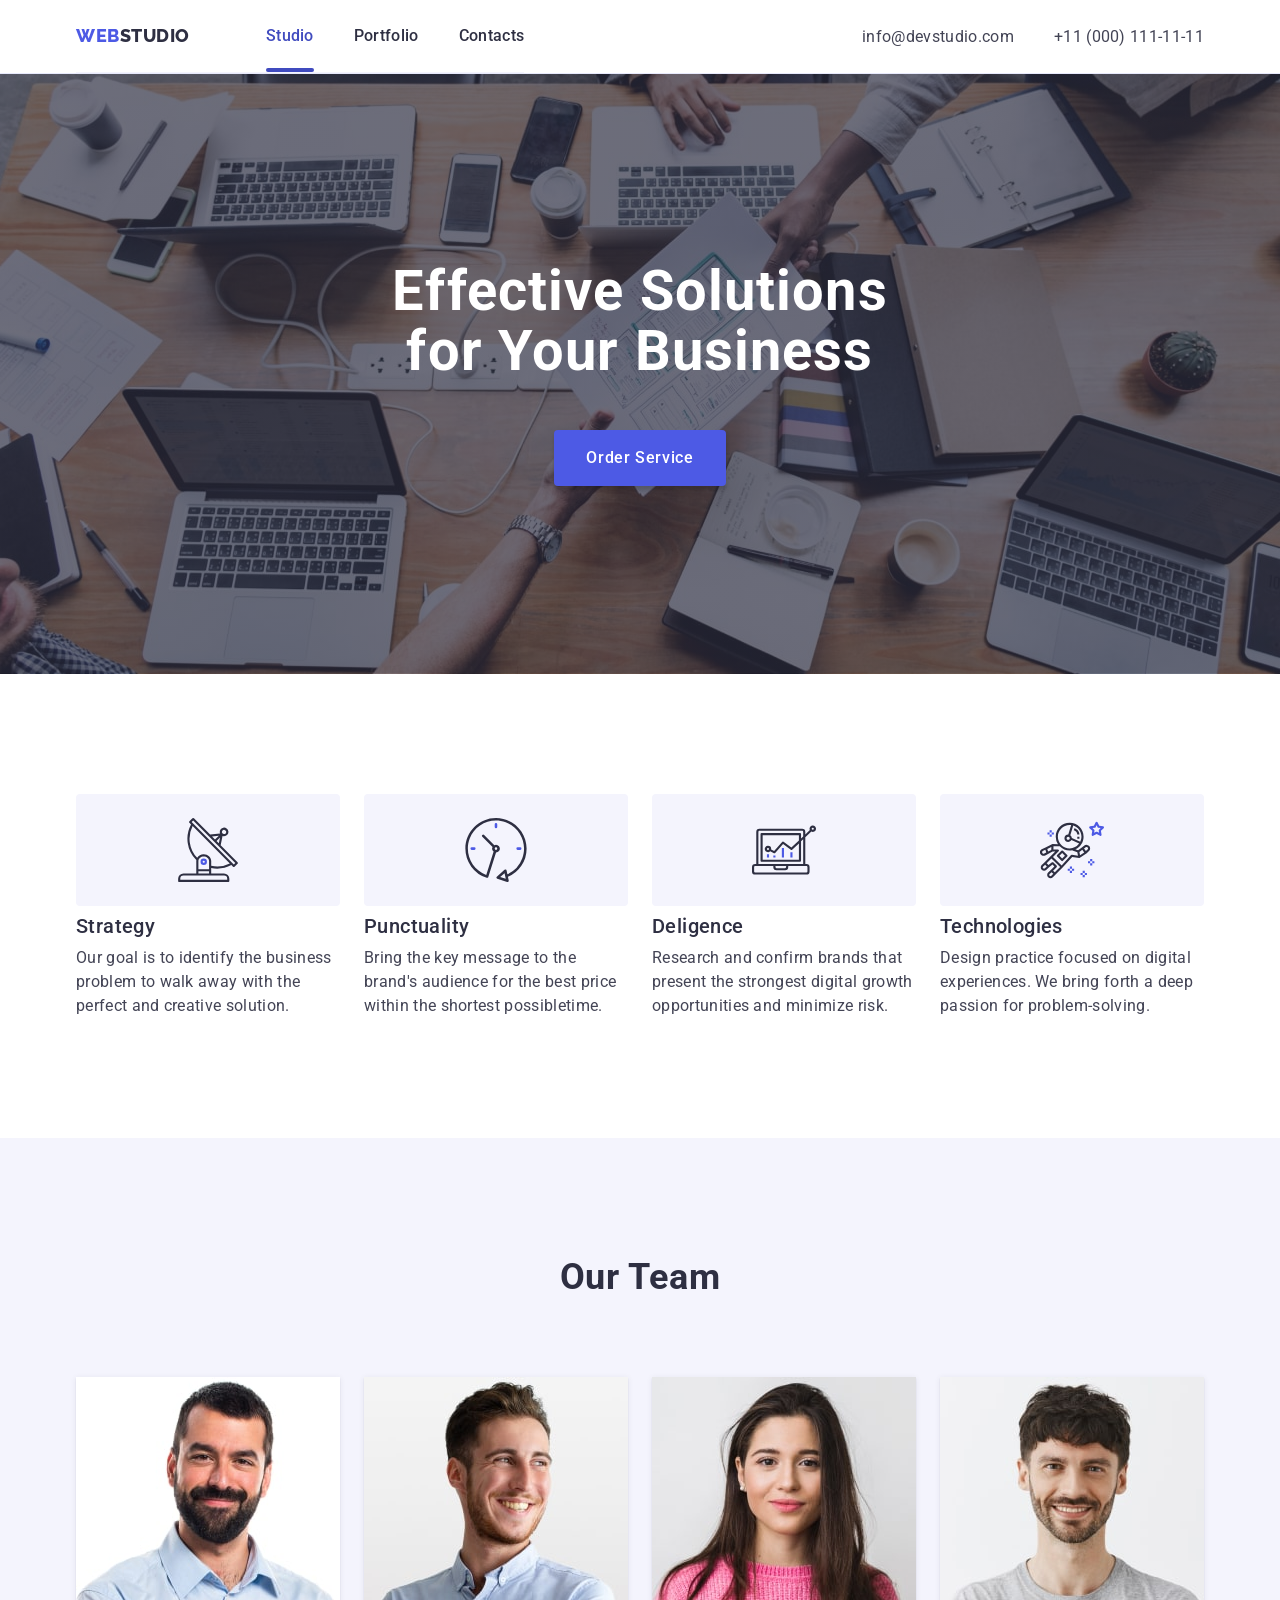
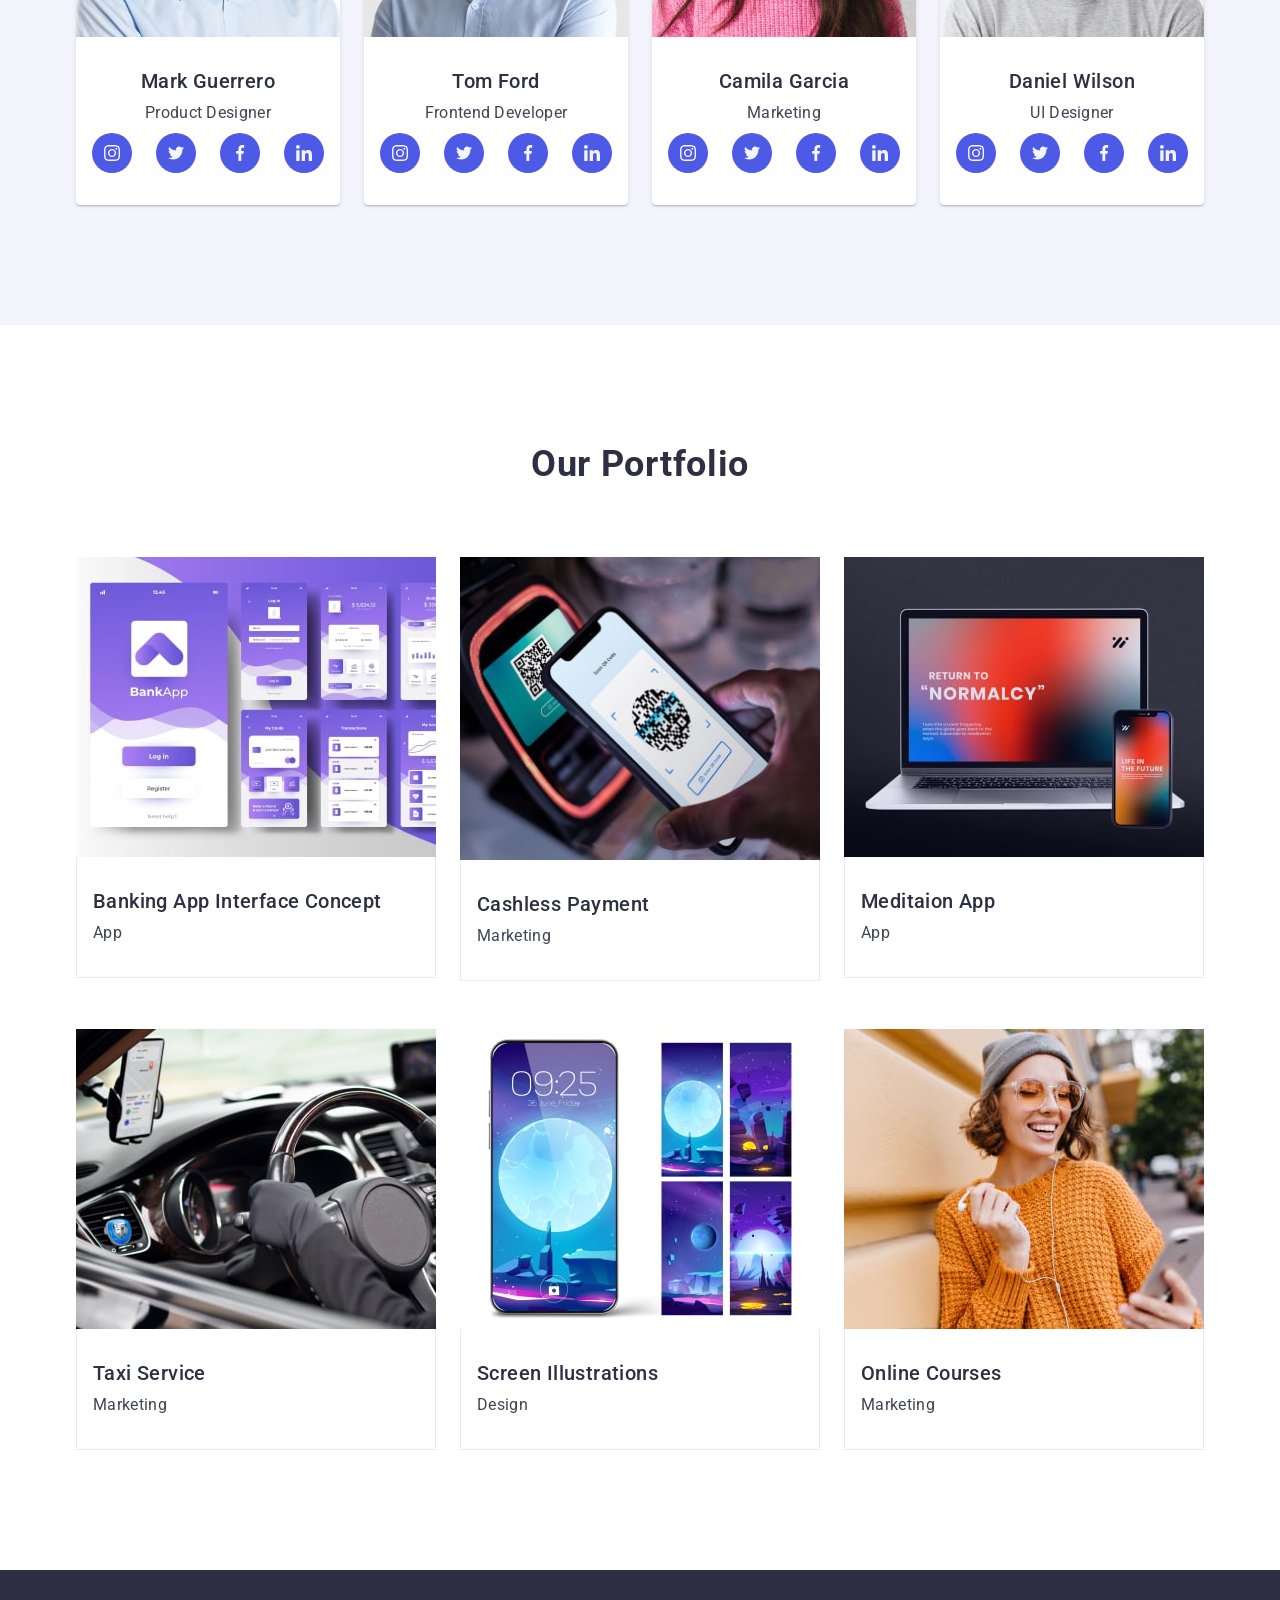
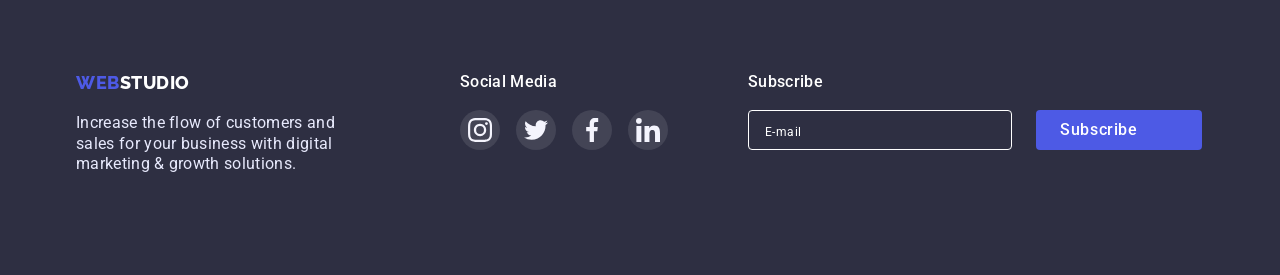
==== commit bd059207: "Add files via upload" ====
--- a/index.html
+++ b/index.html
@@ -629,7 +629,7 @@
         <div class="modal">
             <button class="modal_close_btn" id="closeButton" data-modal-close>
                 <svg class="modal_close_btn_icon" width="8" height="8">
-                    <use href="./images/symbol-defs_1.svg#X1"></use>
+                    <use href="./images/Sprite/symbol-defs_1.svg#X1"></use>
                 </svg>
             </button>
 
@@ -644,7 +644,7 @@
                         <input type="text" class="form_input_box" name="name" id="name" placeholder=" " required
                             pattern="^[a-zA-Zа-яА-Я]+$" minlength="2">
                         <svg class="icon" width="18" height="24">
-                            <use href="./images/Sprite/symbol-defs1#Name-1"></use>
+                            <use href="./images/Sprite/symbol-defs2#Name-1"></use>
                         </svg>
                     </span>
                 </label>
@@ -655,7 +655,7 @@
                         <input type="tel" class="form_input_box" name="phone" id="phone" placeholder=" " required
                             pattern="[0-9]{3}-[0-9]{3}-[0-9]{2}-[0-9]{2}" title="xxx-xxx-xx-xx">
                         <svg class="icon" width="18" height="24">
-                            <use href="./images/Sprite/symbol-defs1#phone"></use>
+                            <use href="./images/Sprite/symbol-defs2#phone"></use>
                         </svg>
                     </span>
                 </label>
@@ -665,7 +665,7 @@
                     <span class="icon_wrapper">
                         <input type="email" class="form_input_box" name="mail" id="mail" placeholder=" " required>
                         <svg class="icon" width="18" height="24">
-                            <use href="./images/Sprite/symbol-defs1#email"></use>
+                            <use href="./images/Sprite/symbol-defs2#email"></use>
                         </svg>
                     </span>
                 </label>
--- a/css/styles.css
+++ b/css/styles.css
@@ -1,904 +1,1371 @@
-body {
-    font-family: "Roboto", sans-serif;
-    color: #434455;
-    background-color: #FFFFFF;
-}
-
-h1,
-h2,
-h3,
-h4,
-h5,
-h6,
-p {
-    margin: 0;
-}
-
-img {
-    display: block;
-    max-width: 100%;
-    height: auto;
-}
-
-button {
-    cursor: pointer;
-    border: none;
-    border-radius: 4 px;
-}
-
-ul,
-ol {
-    list-style: none;
-    margin: 0;
-    padding-left: 0;
-}
-
-a {
-    text-decoration: none;
-}
-
-.container {
-    width: 1158;
-    padding: 0 15px;
-    margin: 0 auto;
-}
-
-.section {
-    padding-top: 120px;
-    padding-bottom: 120px;
-}
-
-.visually-hidden {
-    position: absolute;
-    width: 1px;
-    height: 1px;
-    margin: -1px;
-    border: 0;
-    padding: 0;
-
-    white-space: nowrap;
-    clip-path: inset(100%);
-    clip: rect(0 0 0 0);
-    overflow: hidden;
-}
-
-:root {}
-
-.logo {
-    font-family: "Raleway", sans-serif;
-    font-style: normal;
-    font-weight: 800;
-    font-size: 18px;
-    line-height: 1.17;
-    letter-spacing: 0.03em;
-    text-transform: uppercase;
-    color: #4d5ae5;
-    margin-right: 76px;
-
-}
-
-.link {
-    text-decoration: none;
-}
-
-.logo-span-header {
-    color: #2e2f42;
-}
-
-.list {
-    list-style: none;
-    margin: 0;
-    padding: 0;
-}
-
-.nav-item {
-    font-weight: 500;
-    font-size: 16px;
-    line-height: 1.5;
-    letter-spacing: 0.02em;
-    color: #2e2f42;
-    padding: 24px 0;
-    transition: color 250ms cubic-bezier(0.4, 0, 0.2, 1);
-}
-
-.nav-item-index,
-.nav-item-portfolio {
-    position: relative;
-    color: #404bbf;
-}
-
-.nav-item-index::after {
-    content: '';
-    width: 48px;
-    height: 4px;
-    flex-shrink: 0;
-    position: absolute;
-    left: 0;
-    bottom: -1px;
-    height: 4px;
-    background-color: #404bbf;
-    border-radius: 2px;
-}
-
-.nav-item-portfolio::after {
-    content: '';
-    width: 66px;
-    height: 4px;
-    flex-shrink: 0;
-    position: absolute;
-    left: 0;
-    bottom: -1px;
-    height: 4px;
-    background-color: #404bbf;
-    border-radius: 2px;
-}
-
-.link:hover {
-    color: #404bbf;
-}
-
-.link:focus {
-    color: #404bbf;
-}
-
-.contacts {
-    font-style: normal;
-    margin-left: auto;
-}
-
-.contacts-item {
-    font-size: 16px;
-    line-height: 24px;
-    letter-spacing: 0.02em;
-    color: #434455;
-    transition: color 250ms cubic-bezier(0.4, 0, 0.2, 1);
-}
-
-.contacts-item:hover {
-    color: #404bbf
-}
-
-.contacts-item:focus {
-    color: #404bbf
-}
-
-.service {
-    background-color: #2e2f42;
-    padding: 188px 0;
-    background-image: linear-gradient(rgba(46, 47, 66, 0.7),
-            rgba(46, 47, 66, 0.7)),
-        url(../images/img-name.jpg);
-    max-width: 1440px;
-    background-repeat: no-repeat;
-    background-position: center;
-    background-size: cover;
-    height: 600px;
-    margin: 0 auto;
-}
-
-.service-name {
-    font-size: 56px;
-    line-height: 1.07;
-    text-align: center;
-    letter-spacing: 0.02em;
-    color: #FFFFFF;
-    max-width: 496px;
-    margin: 0 auto;
-    margin-bottom: 48px;
-}
-
-.service-button {
-    background-color: #4D5AE5;
-    font-family: "Roboto", sans-serif;
-    font-style: normal;
-    font-weight: 500;
-    font-size: 16px;
-    line-height: 24px;
-    letter-spacing: 0.04em;
-    color: #FFFFFF;
-    cursor: pointer;
-    display: block;
-    min-width: 169px;
-    height: 56px;
-    border: none;
-    background-color: #4d5ae5;
-    border-radius: 4px;
-    cursor: pointer;
-    display: block;
-    margin: 0 auto;
-    transition: background-color 250ms cubic-bezier(0.4, 0, 0.2, 1);
-}
-
-.service-button:hover {
-    background-color: #404BBF
-}
-
-.service-button:focus {
-    background-color: #404BBF
-}
-
-.principles-header {
-    font-weight: 500;
-    font-size: 20px;
-    line-height: 1.2;
-    letter-spacing: 0.02em;
-    color: #2E2F42;
-    margin-bottom: 8px;
-}
-
-.principles-paragraph {
-    font-weight: 400;
-    font-size: 16px;
-    line-height: 1.5;
-    letter-spacing: 0.02em;
-    color: #434455;
-}
-
-.activity-header {
-    font-size: 36px;
-    line-height: 1.11;
-    text-align: center;
-    letter-spacing: 0.02em;
-    text-transform: capitalize;
-    color: #2e2f42;
-    margin-bottom: 72px;
-}
-
-.team {
-    background-color: #F4F4FD;
-    padding: 120px 0;
-}
-
-.team-header {
-    font-size: 36px;
-    line-height: 1.11;
-    text-align: center;
-    letter-spacing: 0.02em;
-    text-transform: capitalize;
-    color: #2e2f42;
-    margin-bottom: 72px;
-}
-
-.team-list-item {
-    background-color: #FFFFFF;
-    width: calc((100%-72px)/4);
-    border-radius: 0px 0px 4px 4px;
-    box-shadow: 0px 1px 6px rgba(46, 47, 66, 0.08),
-        0px 1px 1px rgba(46, 47, 66, 0.16),
-        0px 2px 1px rgba(46, 47, 66, 0.08);
-}
-
-
-.footer {
-    background-color: #2e2f42;
-    padding: 100px 0;
-}
-
-.logo-footer {
-    font-family: "Raleway", sans-serif;
-    font-style: normal;
-    font-weight: 800;
-    font-size: 18px;
-    line-height: 1.17;
-    letter-spacing: 0.03em;
-    text-transform: uppercase;
-    color: #4d5ae5;
-    display: inline-block;
-    margin-bottom: 16px;
-}
-
-.logo-span-footer {
-    color: #f4f4fd;
-}
-
-.button-list-item {
-    font-family: "Roboto", sans-serif;
-    font-weight: 500;
-    font-size: 16px;
-    line-height: 1.5;
-    letter-spacing: 0.04em;
-    color: #4d5ae5;
-    background-color: #F4F4FD;
-    cursor: pointer;
-    padding: 12px 24px;
-    border: 1px solid #e7e9fc;
-    border-radius: 4px;
-    transition: color 250ms cubic-bezier(0.4, 0, 0.2, 1),
-        background-color 250ms cubic-bezier(0.4, 0, 0.2, 1),
-        border-color 250ms cubic-bezier(0.4, 0, 0.2, 1),
-        box-shadow 250ms cubic-bezier(0.4, 0, 0.2, 1);
-}
-
-.button-list-item:hover {
-    color: #FFFFFF;
-    background-color: #404BBF;
-    border: 1px solid transparent;
-    box-shadow: 0px 3px 1px rgba(0, 0, 0, 0.1),
-        0px 2px 1px rgba(0, 0, 0, 0.08),
-        0px 2px 2px rgba(0, 0, 0, 0.12);
-}
-
-.button-list-item:focus {
-    color: #FFFFFF;
-    background-color: #404BBF;
-    border: 1px solid transparent;
-    box-shadow: 0px 3px 1px rgba(0, 0, 0, 0.1),
-        0px 2px 1px rgba(0, 0, 0, 0.08),
-        0px 2px 2px rgba(0, 0, 0, 0.12);
-}
-
-.footer-paragraph {
-    font-weight: 400;
-    font-size: 16px;
-    line-height: 24px;
-    letter-spacing: 0.02em;
-    color: #E7E9FC;
-    max-width: 264px;
-}
-
-
-
-.header {
-    border-bottom: 1px solid #e7e9fc;
-    box-shadow: 0px 2px 1px rgba(46, 47, 66, 0.08),
-        0px 1px 1px rgba(46, 47, 66, 0.16),
-        0px 1px 6px rgba(46, 47, 66, 0.08);
-}
-
-.header-div {
-    display: flex;
-    align-items: center;
-}
-
-.container {
-    width: 1158px;
-    margin: 0 auto;
-    padding: 0 15px;
-}
-
-.navigation {
-    display: flex;
-    align-items: center;
-}
-
-.header-menu {
-    display: flex;
-    gap: 40px;
-    padding: 24px;
-}
-
-.contacts-list {
-    display: flex;
-    gap: 40px;
-}
-
-.principles {
-    padding: 120px 0;
-}
-
-.principles-list {
-    display: flex;
-    gap: 24px;
-    padding-left: 0;
-}
-
-.principles-list-item {
-    width: calc((100% - 72px) / 4);
-}
-
-.activity {
-    padding-bottom: 120px;
-}
-
-.activity-list {
-    display: flex;
-    gap: 24px;
-}
-
-.activity-list-item {
-    width: calc((100%-48px)/3);
-}
-
-.team-list {
-    display: flex;
-    gap: 24px;
-}
-
-.team-list-item-div {
-    padding: 32px 16px;
-}
-
-.team-list-item-header {
-    text-align: center;
-}
-
-.team-list-item-paragraph {
-    text-align: center;
-}
-
-.buttons {
-    padding: 96px 0 120px;
-}
-
-.button-list {
-    display: flex;
-    justify-content: center;
-    gap: 24px;
-    margin-bottom: 72px;
-}
-
-.examples-list {
-    display: flex;
-    flex-wrap: wrap;
-    column-gap: 24px;
-    row-gap: 48px;
-}
-
-.examples-list-item {
-    width: calc((100% - 48px) / 3);
-}
-
-.examples-list-item-div {
-    padding: 32px 16px;
-    border: 1px solid #e7e9fc;
-    border-top: none;
-}
-
-.examples-list-item-header {
-    margin-bottom: 8px;
-}
-
-.icon-div {
-    display: flex;
-    align-items: center;
-    justify-content: center;
-    height: 112px;
-    background-color: #f4f4fd;
-    border-radius: 4px;
-    margin-bottom: 8px;
-}
-
-.icon-div-team-list {
-    display: flex;
-    justify-content: center;
-    gap: 24px;
-    padding-top: 8px;
-}
-
-.icon-div-team-list-item {
-    width: 40px;
-    height: 40px;
-}
-
-.icon-div-team-list-link {
-    width: 100%;
-    height: 100%;
-    background-color: #4d5ae5;
-    border-radius: 50%;
-    display: flex;
-    align-items: center;
-    justify-content: center;
-    transition: background-color 250ms cubic-bezier(0.4, 0, 0.2, 1);
-}
-
-.icon-div-team-list-link:hover {
-    background-color: #404bbf;
-}
-
-.icon-div-team-list-link:focus {
-    background-color: #404bbf;
-}
-
-.icon-team {
-    fill: #f4f4fd;
-}
-
-.customers {
-    padding-top: 120px;
-    padding-bottom: 120px;
-}
-
-.customers-header {
-    font-size: 36px;
-    line-height: 1.11;
-    color: #2e2f42;
-    margin-bottom: 72px;
-    text-align: center;
-}
-
-.customers-list {
-    display: flex;
-    gap: 24px;
-}
-
-.customers-list-item {
-    width: calc((100% - 120px) / 6);
-    height: 88px;
-}
-
-.customers-list-link {
-    width: 100%;
-    height: 100%;
-    border: 1px solid #8e8f99;
-    border-radius: 4px;
-    display: flex;
-    align-items: center;
-    justify-content: center;
-    color: #8e8f99;
-    transition: border-color 250ms cubic-bezier(0.4, 0, 0.2, 1),
-        color 250ms cubic-bezier(0.4, 0, 0.2, 1);
-}
-
-.customers-list-link:hover {
-    border-color: #404bbf;
-    color: #404bbf;
-}
-
-.customers-list-link:focus {
-    border-color: #404bbf;
-    color: #404bbf;
-}
-
-.icon-customers {
-    fill: currentColor;
-}
-
-.footer-div {
-    display: flex;
-    align-items: baseline;
-
-}
-
-.footer-logo-div {
-    margin-right: 120px;
-}
-
-.footer-socialmedia-paragraph {
-    font-weight: 500;
-    font-size: 16px;
-    line-height: 1.5;
-    letter-spacing: 0.02em;
-    color: #FFFFFF;
-    margin-bottom: 16px;
-}
-
-.footer-list {
-    display: flex;
-    gap: 16px;
-}
-
-.footer-list-item {
-    width: 40px;
-    height: 40px;
-}
-
-.footer-list-link {
-    width: 100%;
-    height: 100%;
-    background-color: #4d5ae5;
-    border-radius: 50%;
-    display: flex;
-    align-items: center;
-    justify-content: center;
-    transition: background-color 250ms cubic-bezier(0.4, 0, 0.2, 1);
-}
-
-.footer-list-link:hover {
-    background-color: #31d0aa;
-}
-
-.footer-list-link:focus {
-    background-color: #31d0aa;
-}
-
-.footer-icon {
-    fill: #f4f4fd;
-}
-
-.examples-list-link {
-    display: block;
-    transition: box-shadow 250ms cubic-bezier(0.4, 0, 0.2, 1);
-}
-
-.examples-list-link:hover .examples-paragraph {
-    transform: translateY(0%);
-}
-
-.examples-list-link:focus .examples-paragraph {
-    transform: translateY(0%);
-}
-
-.examples-list-link:hover {
-    box-shadow: 0px 1px 6px rgba(46, 47, 66, 0.08),
-        0px 1px 1px rgba(46, 47, 66, 0.16),
-        0px 2px 1px rgba(46, 47, 66, 0.08);
-}
-
-.examples-list-link:focus {
-    box-shadow: 0px 1px 6px rgba(46, 47, 66, 0.08),
-        0px 1px 1px rgba(46, 47, 66, 0.16),
-        0px 2px 1px rgba(46, 47, 66, 0.08);
-}
-
-.modal-div {
-    position: fixed;
-    top: 0;
-    left: 0;
-    width: 100%;
-    height: 100%;
-    background-color: rgba(46, 47, 66, 0.4);
-    transition: opacity 250ms cubic-bezier(0.4, 0, 0.2, 1), visibility 250ms cubic-bezier(0.4, 0, 0.2, 1);
-}
-
-.is-hidden {
-    opacity: 0;
-    visibility: hidden;
-    pointer-events: none;
-}
-
-.modal {
-    padding: 72px 24px 24px 24px;
-    position: absolute;
-    top: 50%;
-    left: 50%;
-    transform: translate(-50%, -50%) scale(1);
-    width: 408px;
-    min-height: 584px;
-    background: #fcfcfc;
-    box-shadow: 0px 1px 1px rgba(0, 0, 0, 0.14),
-        0px 1px 3px rgba(0, 0, 0, 0.12),
-        0px 2px 1px rgba(0, 0, 0, 0.2);
-    border-radius: 4px;
-    transition: transform 250ms cubic-bezier(0.4, 0, 0.2, 1);
-}
-
-.modal-button {
-    position: absolute;
-    top: 24px;
-    right: 24px;
-    width: 24px;
-    height: 24px;
-    border-radius: 50%;
-    display: flex;
-    align-items: center;
-    justify-content: center;
-    background-color: #e7e9fc;
-    border: 1px solid rgba(0, 0, 0, 0.1);
-    padding: 0;
-    cursor: pointer;
-    transition: background-color 250ms cubic-bezier(0.4, 0, 0.2, 1),
-        border 250ms cubic-bezier(0.4, 0, 0.2, 1);
-}
-
-.modal-button:hover {
-    background-color: #404bbf;
-    border: none;
-    fill: #ffffff;
-}
-
-.modal-button:focus {
-    background-color: #404bbf;
-    border: none;
-    fill: #ffffff;
-}
-
-.icon-close {
-    transition: fill 250ms cubic-bezier(0.4, 0, 0.2, 1);
-}
-
-.examples-img-div {
-    position: relative;
-    overflow: hidden;
-
-}
-
-.examples-paragraph {
-    position: absolute;
-    top: 0;
-    font-size: 16px;
-    line-height: 1.5;
-    letter-spacing: 0.02em;
-    color: #f4f4fd;
-    padding: 40px 32px;
-    background-color: #4d5ae5;
-    height: 100%;
-    width: 100%;
-    transform: translateY(100%);
-    transition: transform 250ms cubic-bezier(0.4, 0, 0.2, 1);
-}
-
-.footer-form-div {
-    padding-left: 80px;
-}
-
-.footer-form-paragraph {
-    margin-bottom: 16px;
-    font-weight: 500;
-    font-size: 16px;
-    line-height: 1.5;
-    letter-spacing: 0.02em;
-    color: #ffffff;
-}
-
-.footer-form {
-    display: flex;
-    gap: 24px;
-
-}
-
-.email-input {
-    width: 264px;
-    height: 40px;
-    border: 1px solid #ffffff;
-    background-color: transparent;
-    font-size: 12px;
-    line-height: 1.5;
-    letter-spacing: 0.04em;
-    padding-left: 16px;
-    filter: drop-shadow(0px 4px 4px rgba(0, 0, 0, 0.15));
-    border-radius: 4px;
-    color: #ffffff;
-}
-
-.email-input::placeholder {
-    color: #ffffff;
-}
-
-.footer-form-button {
-    min-width: 165px;
-    height: 40px;
-    display: flex;
-    justify-content: center;
-    align-items: center;
-    font-family: "Roboto", sans-serif;
-    font-size: 16px;
-    font-weight: 500;
-    line-height: 1.5;
-    letter-spacing: 0.04em;
-    color: #ffffff;
-    cursor: pointer;
-    background-color: #4D5AE5;
-    border: none;
-    border-radius: 4px;
-}
-
-.footer-form-svg {
-    margin-left: 16px;
-}
-
-.modal-paragraph {
-    font-weight: 500;
-    font-size: 16px;
-    line-height: 1.5;
-    text-align: center;
-    letter-spacing: 0.02em;
-    color: #2E2F42;
-    margin-bottom: 16px;
-}
-
-.modal-form-div {
-    margin-bottom: 8px;
-}
-
-.modal-form-labal {
-    font-size: 12px;
-    line-height: 1.17;
-    letter-spacing: 0.04em;
-    color: #8e8f99;
-    display: block;
-    margin-bottom: 4px;
-}
-
-.modal-form-labal-div {
-    position: relative;
-}
-
-.modal-form-labal-input {
-    width: 100%;
-    height: 40px;
-    border: 1px solid rgba(46, 47, 66, 0.4);
-    border-radius: 4px;
-    background-color: transparent;
-    padding-left: 38px;
-    outline: transparent;
-    transition: border-color 250ms cubic-bezier(0.4, 0, 0.2, 1);
-}
-
-.modal-form-labal-input:focus {
-    border-color: #4D5AE5;
-}
-
-
-.icon-person {
-    position: absolute;
-    left: 16px;
-    top: 50%;
-    transform: translateY(-50%);
-    transition: fill 250ms cubic-bezier(0.4, 0, 0.2, 1);
-}
-
-.modal-form-labal-input:focus+.icon-person {
-    fill: #4D5AE5;
-}
-
-.modal-form-div-comment {
-    margin-bottom: 16px;
-}
-
-.modal-comment {
-    border: 1px solid rgba(46, 47, 66, 0.4);
-    width: 100%;
-    height: 120px;
-    font-size: 12px;
-    line-height: 1.17;
-    letter-spacing: 0.04em;
-    color: rgba(46, 47, 66, 0.4);
-    border-radius: 4px;
-    background-color: transparent;
-    padding: 8px 16px;
-    outline: transparent;
-    resize: none;
-    transition: border-color 250ms cubic-bezier(0.4, 0, 0.2, 1);
-}
-
-.modal-comment:focus {
-    border-color: #4D5AE5;
-}
-
-.check-box-div {
-    margin-bottom: 24px;
-}
-
-.check-box-labal {
-    font-size: 12px;
-    line-height: 1.17;
-    letter-spacing: 0.04em;
-    color: #8e8f99;
-}
-
-.check-box-labal-span {
-    width: 16px;
-    height: 16px;
-    border: 1px solid rgba(46, 47, 66, 0.4);
-    transition: background-color 250ms cubic-bezier(0.4, 0, 0.2, 1), border 250ms cubic-bezier(0.4, 0, 0.2, 1), fill 250ms cubic-bezier(0.4, 0, 0.2, 1);
-    display: inline-flex;
-    align-items: center;
-    justify-content: center;
-    fill: transparent;
-    border-radius: 2px;
-}
-
-input:checked+label>span {
-    background-color: #404bbf;
-    border: none;
-    fill: #F4F4FD;
-}
-
-.check-box-labal-link {
-    color: #4d5ae5;
-    text-decoration: underline;
-}
-
-.check-box-labal-button {
-    display: block;
-    margin-left: auto;
-    margin-right: auto;
-    min-width: 169px;
-    height: 56px;
-    font-family: "Roboto", sans-serif;
-    font-size: 16px;
-    font-weight: 500;
-    line-height: 1.5;
-    letter-spacing: 0.04em;
-    color: #ffffff;
-    cursor: pointer;
-    background-color: #4D5AE5;
-    border: none;
-    border-radius: 4px;
-    transition: background-color 250ms cubic-bezier(0.4, 0, 0.2, 1);
-}
-
-.check-box-labal-button:hover,
-.check-box-labal-button:focus {
-    background-color: var(--OCEAN, #404BBF);
+h1,
+h2,
+h3,
+h4,
+h5,
+h6,
+p {
+	margin: 0;
+}
+
+ul,
+ol {
+	margin: 0;
+	padding: 0;
+}
+
+.list {
+	list-style: none;
+}
+
+img {
+	display: block;
+	max-width: 100%;
+	height: auto;
+}
+
+:root {
+	--main-light-color: #fff;
+	--accent-color: #2196f3;
+	--secondary-accent-color: #188ce8;
+	--main-font-color: #757575;
+	--logo-color: #000;
+	--border-bg-color: #2f303a;
+	--section-team-bg-color: #f5f3fa;
+	--syniy: #4d5ae5;
+	--grey: #2e2f42;
+	--grey-syniy: #404bbf;
+	--purple: #434455;
+	--cloud: #f4f4fd;
+	--white: #fff;
+	--basic-margin: 24px;
+	--light-slate: #8e8f99;
+	--cornflower: #e7e9fc;
+	--transition-dur-and-func: 250ms;
+	--timing-function: cubic-bezier(0.4, 0, 0.2, 1);
+}
+
+body {
+	color: var(--main-font-color);
+	background-color: var(--main-light-color);
+	font-family: "Roboto", sans-serif;
+	font-weight: 400;
+	font-size: 16px;
+	line-height: 1.71;
+}
+
+body.is-open {
+	overflow: hidden;
+}
+
+.container {
+	width: 100%;
+	max-width: 1158px;
+	margin: 0 auto;
+	padding: 0 15px;
+}
+
+.title {
+	font-weight: 700;
+	font-size: 14;
+	line-height: 1.11;
+	color: var(--grey);
+}
+
+a {
+	text-decoration: none;
+	color: currentcolor;
+}
+
+ul {
+	list-style: none;
+}
+
+.header {
+	border-bottom: 1px solid #e7e9fc;
+	background: #fff;
+	border-bottom: 1px solid #e7e9fc;
+	box-shadow: 0 2px 1px rgba(46, 47, 66, 0.08), 0 1px 1px rgba(46, 47, 66, 0.16), 0 1px 6px rgba(46, 47, 66, 0.08);
+}
+
+.header-div {
+	display: flex;
+	align-items: center;
+}
+
+.navigation{
+	font-style: normal;
+	font-weight: 800;
+	font-size: 18px;
+	line-height: 1.33;
+	letter-spacing: .03em;
+	display: flex;
+	border-bottom: 1px solid var(--cloud);
+	align-items: center;
+}
+
+.logo {
+	color: var(--syniy);
+	font-family: "Raleway", sans-serif;
+	font-size: 18px;
+	font-weight: 800;
+	line-height: 1.14;
+	letter-spacing: .03em;
+	padding-top: 24px;
+	padding-bottom: 24px;
+}
+
+.logo>span {
+	color: var(--grey);
+}
+
+.header_item {
+	font-weight: 500;
+	font-size: 16px;
+	line-height: 1.5;
+	letter-spacing: .02em;
+	color: var(--grey);
+}
+
+.header_item:not(:last-of-type) {
+	margin-right: 40px;
+}
+
+.header-menu {
+	display: flex;
+	align-items: center;
+	margin-left: 76px;
+}
+
+.header_link {
+	font-weight: 500;
+	font-size: 16px;
+	line-height: 1.5;
+	letter-spacing: .02em;
+	color: var(--grey);
+	padding-top: 24px;
+	padding-bottom: 24px;
+	display: block;
+	position: relative;
+	transition-property: color;
+	transition-duration: var(--transition-dur-and-func);
+	transition-timing-function: var(--timing-function);
+}
+
+.header_link::after {
+	content: "";
+	display: block;
+	width: 100%;
+	height: 4px;
+	background-color: var(--grey-syniy);
+	border-radius: 2px;
+	position: absolute;
+	left: 0;
+	bottom: 0;
+	transform: scaleX(0);
+	transition: transform 250ms cubic-bezier(0.4, 0, 0.2, 1);
+}
+
+.current::after {
+	content: "";
+	display: block;
+	width: 100%;
+	height: 4px;
+	background-color: var(--grey-syniy);
+	border-radius: 2px;
+	position: absolute;
+	left: 0;
+	bottom: 0;
+	transform: scaleX(1);
+	transition: transform 250ms cubic-bezier(0.4, 0, 0.2, 1);
+}
+
+.header_link:hover,
+.header_link:focus,
+.current {
+	color: var(--grey-syniy);
+}
+
+.header_link:hover::after {
+	transform: scaleX(1);
+}
+
+.header_address {
+	margin-left: auto;
+}
+
+.address_item {
+	font-style: normal;
+	font-weight: 400;
+	font-size: 16px;
+	line-height: 1.5;
+	letter-spacing: .02em;
+	color: var(--purple);
+	padding-top: 24px;
+	padding-bottom: 24px;
+	display: block;
+	transition-property: color;
+	transition-duration: 250ms;
+	transition-timing-function: cubic-bezier(0.4, 0, 0.2, 1);
+}
+
+.address_item:hover,
+.address_item:focus {
+	color: var(--grey-syniy);
+}
+
+.address {
+	display: flex;
+}
+
+.address_mail {
+	margin-right: 40px;
+}
+
+.service {
+	background: var(--grey);
+	padding: 188px 0;
+	max-width: 1440px;
+	margin-left: auto;
+	margin-right: auto;
+	text-align: center;
+	background-image: linear-gradient(rgba(46, 47, 66, 0.7), rgba(46, 47, 66, 0.7)), url("../images/people-office-opt.jpg");
+	background-size: cover;
+	background-repeat: no-repeat;
+	background-position: center;
+	background-size: cover;
+}
+
+
+
+.service_header {
+	font-size: 56px;
+	line-height: 1.07;
+	text-align: center;
+	letter-spacing: .02em;
+	color: var(--main-light-color);
+	max-width: 496px;
+	margin: auto;
+	margin-bottom: 48px;
+}
+
+.service_btn {
+	cursor: pointer;
+	font-family: inherit;
+	font-weight: 500;
+	font-size: 16px;
+	line-height: 24px;
+	letter-spacing: .04em;
+	border-radius: 4px;
+	border: 0;
+	padding: 16px 32px;
+	color: var(--main-light-color);
+	background: var(--syniy);
+	align-items: center;
+	box-shadow: 0 4px 4px rgba(0, 0, 0, 0.15);
+	border-radius: 4px;
+	transition-duration: 250ms;
+	transition-property: background;
+	transition-timing-function: cubic-bezier(0.4, 0, 0.2, 1);
+}
+
+.service_btn:hover,
+.service_btn:focus {
+	background: var(--grey-syniy);
+}
+
+.is-hidden {
+	opacity: 0;
+}
+
+.principles {
+	padding-top: 120px;
+	padding-bottom: 120px;
+}
+
+.principles_list {
+	display: flex;
+}
+
+.principles_item {
+	width: 264px;
+}
+
+.principles_item:not(:last-of-type) {
+	margin-right: 24px;
+}
+
+.principles-header {
+	font-weight: 500;
+	font-size: 20px;
+	line-height: 1.2;
+	letter-spacing: .02em;
+	color: var(--grey);
+	margin-bottom: 8px;
+}
+
+.principles-text {
+	font-size: 16px;
+	line-height: 1.5;
+	letter-spacing: .02em;
+	color: var(--purple);
+}
+
+.principles_item_perevagy {
+	display: flex;
+	background-color: var(--cloud);
+	width: 264px;
+	height: 112px;
+	margin-bottom: 8px;
+	border-radius: 4px;
+	align-items: center;
+	justify-content: center;
+}
+
+.principles_icon {
+	width: 64px;
+	height: 64px;
+}
+
+.examp {
+	padding-bottom: 120px;
+}
+
+
+.team {
+	background: var(--cloud);
+	padding-top: 120px;
+	padding-bottom: 120px;
+}
+
+.team_header {
+	font-size: 36px;
+	line-height: 1.11;
+	text-align: center;
+	letter-spacing: .02em;
+	color: var(--grey);
+}
+
+.team_persons {
+	display: flex;
+	margin-top: 79px;
+}
+
+.team_list {
+	background-color: var(--main-light-color);
+	text-align: center;
+	border-radius: 0 0 4px 4px;
+	width: 264px;
+}
+
+.team_list:not(:last-child) {
+	margin-right: 24px;
+}
+
+.team_list_name {
+	padding: 32px 16px;
+}
+
+.team_header_person {
+	font-weight: 500;
+	font-size: 20px;
+	line-height: 1.2;
+	letter-spacing: .02em;
+	color: var(--grey);
+	margin-bottom: 8px;
+}
+
+.team_text {
+	font-size: 16px;
+	line-height: 1.5;
+	letter-spacing: .02em;
+	color: var(--purple);
+	margin-bottom: 8px;
+}
+
+.team_socials {
+	display: flex;
+	justify-content: center;
+	gap: 24px;
+}
+
+.team_social {
+	width: 40px;
+	height: 40px;
+}
+
+.team_link {
+	display: flex;
+	justify-content: center;
+	align-items: center;
+	width: 100%;
+	height: 100%;
+	border-radius: 50%;
+	background-color: var(--syniy);
+	transition-duration: 250ms;
+	transition-timing-function: cubic-bezier(0.4, 0, 0.2, 1);
+	transition-property: background-color;
+	transition-property: box-shadow;
+	transition-property: border-radius;
+}
+
+.team_list {
+	background-color: var(--main-light-color);
+	box-shadow: 0 1px 6px rgba(46, 47, 66, 0.08), 0 1px 1px rgba(46, 47, 66, 0.16), 0 2px 1px rgba(46, 47, 66, 0.08);
+	border-radius: 0 0 4px 4px;
+}
+
+.icon_team_social {
+	width: 16px;
+	height: 16px;
+}
+
+.team_link:hover,
+.team_link:focus {
+	background-color: var(--grey-syniy);
+	box-shadow: 0 4px 4px rgba(0, 0, 0, 0.15);
+	border-radius: 50%;
+}
+
+.social_media_item {
+	align-items: center;
+}
+
+.clients_list {
+	display: flex;
+	justify-content: center;
+	gap: 24px;
+}
+
+.clients_link {
+	display: flex;
+	align-items: center;
+	justify-content: center;
+	border-radius: 4px;
+	width: 100%;
+	height: 100%;
+	border: 1px solid var(--light-slate);
+	fill: var(--light-slate);
+	transition-property: color;
+	transition-property: fill;
+	transition-duration: 250ms;
+	transition-timing-function: cubic-bezier(0.4, 0, 0.2, 1);
+	transition-property: border-radius;
+}
+
+.clients_link:hover,
+.clients_link:focus {
+	color: var(--grey-syniy);
+	fill: var(--grey-syniy);
+	border-color: var(--grey-syniy);
+}
+
+.clients_icon {
+	fill: currentColor;
+}
+
+.footer_logo {
+	color: var(--syniy);
+	font-family: "Raleway", sans-serif;
+	font-weight: 800;
+	font-size: 18px;
+	line-height: 1.14;
+	letter-spacing: .03em;
+}
+
+.footer_logo>span {
+	color: var(--main-light-color);
+}
+
+.logo_text {
+	color: var(--cornflower);
+	font-family: inherit;
+	line-height: 1.28;
+	letter-spacing: .02em;
+	width: 264px;
+	margin-top: 16px;
+}
+
+.containter_foot {
+	display: flex;
+}
+
+.footer_media {
+	font-weight: 500;
+	font-size: 16px;
+	line-height: 1.5;
+	letter-spacing: .02em;
+	color: #fff;
+	margin-bottom: 16px;
+}
+
+.footer_left {
+	display: flex;
+}
+
+.footer__left_media {
+	margin-left: 120px;
+}
+
+.footer_right {
+	margin-left: 80px;
+}
+
+.footer_social_list {
+	display: flex;
+	justify-content: center;
+	gap: 16px;
+	justify-content: left;
+}
+
+.footer_socil_item {
+	width: 40px;
+	height: 40px;
+	transition-property: background-color;
+}
+
+.footer_link_back {
+	display: flex;
+	justify-content: center;
+	align-items: center;
+	width: 100%;
+	height: 100%;
+	border-radius: 50%;
+	background-color: #434455;
+	transition-property: background-color;
+	transition-duration: 250ms;
+	transition-timing-function: cubic-bezier(0.4, 0, 0.2, 1);
+}
+
+.footer_link_back:hover,
+.footer_link_back:focus {
+	background-color: #31d0aa;
+}
+
+.footer_link_sign {
+	width: 24px;
+	height: 24px;
+}
+
+.subscribe_title {
+	font-weight: 500;
+	font-size: 16px;
+	line-height: 1.5;
+	letter-spacing: .02em;
+	color: #fff;
+	margin-bottom: 16px;
+}
+
+.subscribe_btn {
+	display: flex;
+}
+
+.footer-content-flex {
+	gap: 120px;
+}
+
+.subscribe_contact {
+	display: flex;
+}
+
+.subscribe_form {
+	margin-left: 0;
+}
+
+.button_subscribe {
+	cursor: pointer;
+	font-family: "Roboto";
+	font-style: normal;
+	font-weight: 500;
+	font-size: 16px;
+	line-height: 1.5;
+	letter-spacing: .04em;
+	display: flex;
+	justify-content: center;
+	text-align: center;
+	align-items: center;
+	color: var(--main-light-color);
+	background-color: var(--syniy);
+	border: 0;
+	border-radius: 4px;
+	margin-left: 24px;
+	padding: 8px 24px;
+	gap: 16px;
+}
+
+.button_subscribe:hover,
+.button_subscribe:focus {
+	background: var(--grey-syniy);
+	color: var(--main-light-color);
+	border-color: transparent;
+	box-shadow: 0 4px 4px rgba(0, 0, 0, 25%);
+	transition-property: background-color;
+	transition-duration: 250ms;
+	transition-timing-function: var(--transition-dur-and-func);
+}
+
+.subscribe_input {
+	width: 264px;
+	height: 40px;
+	border: 1px solid rgba(255, 255, 255, 1);
+	background-color: var(--grey);
+	color: var(--main-light-color);
+	border-radius: 4px;
+	padding-left: 16px;
+	transition-property: border-color;
+	transition-duration: var(--transition-dur-and-func);
+	transition-timing-function: var(--timing-function);
+}
+
+.subscribe_input:hover,
+.subscribe_input:focus {
+	transition-property: border-color;
+	transition-duration: var(--transition-dur-and-func);
+	transition-timing-function: var(--timing-function);
+	border-color: var(--main-light-color);
+}
+
+.subscribe_input::placeholder {
+	font-size: 12px;
+	line-height: 24px;
+	letter-spacing: .04em;
+	color: var(--main-light-color);
+}
+
+.icon_plane {
+	flex: none;
+	width: 24px;
+	height: 20px;
+}
+
+.portfolio {
+	padding-top: 120px;
+	padding-bottom: 120px;
+}
+
+.portfolio_header {
+		font-size: 36px;
+		line-height: 1.11;
+		text-align: center;
+		letter-spacing: .02em;
+		color: var(--grey);
+		padding-bottom: 72px;
+}
+
+.visually_hidden {
+	position: absolute;
+	top: -150%;
+	z-index: -100;
+	width: 0;
+	height: 0;
+	opacity: 0;
+	visibility: hidden;
+	user-select: none;
+	pointer-events: none;
+	cursor: none;
+	margin: 0;
+	padding: 0;
+	overflow: hidden;
+	border: 0;
+	outline: 0;
+	white-space: nowrap;
+}
+
+.portfolio_ul {
+	display: flex;
+	flex-wrap:wrap;
+	gap: 48px 24px;
+	padding: 0;
+	justify-content: center;
+}
+
+.row_item {
+	flex-basis: calc((100% - 40px) / 3);
+	display: block;
+}
+
+.row_item:hover,
+.row_item:focus {
+	box-shadow: 1px 4px 4px rgba(0, 0, 0, 25%);
+	transition-duration: 250ms;
+	transition-timing-function: cubic-bezier(0.4, 0, 0.2, 1);
+	transition-property: box-shadow;
+}
+
+.img {
+	display: block;
+	max-width: 100%;
+	height: auto;
+}
+
+.portfolio_row_item:nth-last-child(-n+3) {
+	margin-bottom: 0;
+}
+
+.portfolio_row_item_text {
+	border: 1px solid #e7e9fc;
+	border-top: 0;
+	padding: 32px 16px;
+}
+
+.row_item_wrapper {
+	position: relative;
+	overflow: hidden;
+}
+
+.overlay {
+	position: absolute;
+	left: 0;
+	top: 0;
+	width: 100%;
+	height: 100%;
+	overflow: auto;
+	transform: translate(0, 100%);
+	transition: transform 500ms linear;
+	font-size: 14px;
+	color: #fff;
+	padding-top: 40px;
+	padding-bottom: 164px;
+	padding-left: 32px;
+	padding-right: 32px;
+	background-color: rgba(77, 90, 229, 0.9);
+}
+
+.row_item:hover .overlay,
+.row_item:focus .overlay {
+	transform: translate(0, 0);
+}
+
+.section_row_header {
+	font-family: inherit;
+	font-weight: 500;
+	font-size: 20px;
+	line-height: 1.2;
+	letter-spacing: .02em;
+	color: var(--grey);
+	margin-bottom: 8px;
+}
+
+.section_row_text {
+	font-family: inherit;
+	font-size: 16px;
+	line-height: 1.5;
+	letter-spacing: .02em;
+	color: var(--purple);
+}
+
+footer {
+	background-color: var(--grey);
+	padding: 100px 0;
+}
+
+.footer {
+	display: flex;
+}
+
+.backdrop {
+	position: fixed;
+	top: 0;
+	left: 0;
+	width: 100%;
+	height: 100%;
+	z-index: 100;
+	transition: opacity var(--transition-dur-and-func), visibility var(--transition-dur-and-func);
+
+	overflow-y: scroll;
+}
+
+.backdrop.is-hidden {
+	opacity: 0;
+	visibility: hidden;
+	pointer-events: none;
+}
+
+.modal {
+	position: absolute;
+	top: 50%;
+	left: 50%;
+	transform: translate(-50%, -50%);
+	width: 408px;
+	min-height: 576px;
+	background-color: #fcfcfc;
+	border-radius: 4px;
+	box-shadow: 0 1px 1px rgba(0, 0, 0, 0.14), 0 1px 3px rgba(0, 0, 0, 0.12), 0 2px 1px rgba(0, 0, 0, 0.2);
+	padding-top: 80px;
+	padding-bottom: 24px;
+	padding-left: 24px;
+	padding-right: 24px;
+}
+
+.modal_close_btn {
+	position: absolute;
+	top: 24px;
+	right: 24px;
+	display: flex;
+	justify-content: center;
+	align-items: center;
+	width: 24px;
+	height: 24px;
+	border-radius: 50%;
+	background-color: #e7e9fc;
+	border: 1px solid rgba(0, 0, 0, 0.1);
+	box-sizing: border-box;
+	padding: 0;
+	transition-property: border, background-color;
+	transition-property: fill;
+	cursor: pointer;
+}
+
+.modal_close_btn:hover,
+.modal_close_btn:focus {
+	border-color: var(--grey);
+	background-color: #404bbf;
+}
+
+.modal_close_btn_icon {
+	transition: var(--transition-dur-and-func);
+	transition-duration: var(--transition-dur-and-func);
+	transition-timing-function: var(--timing-function);
+}
+
+.modal_close_btn:hover .modal_close_btn_icon,
+.modal_close_btn:focus .modal_close_btn_icon {
+	fill: #e7e9fc;
+}
+
+.form {
+	display: flex;
+	flex-direction: column;
+}
+
+.form_title {
+	font-family: 'Roboto';
+	font-style: normal;
+	font-weight: 500;
+	font-size: 16px;
+	line-height: 24px;
+	text-align: center;
+	letter-spacing: .02em;
+	color: var(--grey);
+	display: block;
+	margin-bottom: 21px;
+	align-items: center;
+}
+
+.form_input_box {
+	width: 100%;
+	height: 40px;
+	border: 1px solid rgba(33, 33, 33, 0.2);
+	border-radius: 4px;
+	padding-left: 38px;
+}
+
+.form_input {
+	display: block;
+	font-weight: 400;
+	font-family: 'Roboto';
+	font-style: normal;
+	font-weight: 400;
+	font-size: 12px;
+	line-height: 1.16;
+	letter-spacing: .01em;
+	color: #8e8f99;
+	margin-bottom: 4px;
+	text-shadow: 0 4px 4px rgba(0, 0, 0, 0.25);
+}
+
+.form_field {
+	display: flex;
+	flex-direction: column;
+	position: relative;
+	font-size: 16px;
+}
+
+.form_label {
+	position: absolute;
+	top: 50%;
+	left: 10%;
+	transform: translateY(-50%);
+	color: #8e8f99;
+	transition: transform 250ms linear;
+}
+
+.icon_wrapper {
+	position: relative;
+	display: block;
+	margin-bottom: 8px;
+}
+
+.icon {
+	position: absolute;
+	top: 50%;
+	left: 16px;
+	transform: translateY(-50%);
+	bottom: 8px;
+	width: 18px;
+	height: 24px;
+	transition: fill;
+	transition-duration: var(--transition-dur-and-func);
+	transition-timing-function: var(--timing-function);
+}
+
+.form_input_box:focus+.icon {
+	fill: var(--syniy);
+	transition: fill;
+	transition: border-color;
+	transition-duration: var(--transition-dur-and-func);
+	transition-timing-function: var(--timing-function);
+}
+
+.form_input_box:focus {
+	border: 1px solid var(--syniy);
+	border-radius: 4px;
+	outline: 0;
+	transition: border-color;
+	transition-duration: var(--transition-dur-and-func);
+	transition-timing-function: var(--timing-function);
+}
+
+.modal_form_message {
+	width: 100%;
+	height: 120px;
+	padding: 8px 16px;
+	resize: none;
+	font-weight: 400;
+	font-size: 16px;
+	line-height: 1.14;
+	letter-spacing: .04em;
+	border-radius: 4px;
+	transition: border-color;
+	border: 1px solid rgba(33, 33, 33, 0.2);
+	margin-bottom: 16px;
+	transition-duration: var(--transition-dur-and-func);
+	transition-timing-function: var(--timing-function);
+}
+
+.modal_form_message::placeholder {
+	font-size: 12px;
+	letter-spacing: .04em;
+	color: rgba(46, 47, 66, 0.4);
+	text-shadow: 0 4px 4px rgba(0, 0, 0, 0.25);
+}
+
+.modal_form_message:focus {
+	outline: 0;
+	border-color: var(--syniy);
+	border: 1px solid #4d5ae5;
+	border-radius: 4px;
+	transition: border-color;
+	transition-duration: var(--transition-dur-and-func);
+	transition-timing-function: var(--timing-function);
+}
+
+.checkbox_desc {
+	display: flex;
+	align-items: center;
+	font-weight: 400;
+	font-family: 'Roboto';
+	font-style: normal;
+	font-size: 12px;
+	line-height: 1.33;
+	letter-spacing: .04em;
+	color: var(--light-slate);
+	margin-bottom: 24px;
+}
+
+.checkbox_desc::before {
+	content: "";
+	display: block;
+	width: 16px;
+	height: 16px;
+	border: 1px solid #2e2f42;
+	border-radius: 2px;
+	margin-right: 8px;
+}
+
+.modal_form_check:checked+.checkbox_desc::before {
+	background-color: var(--grey-syniy);
+	box-shadow: inset 0 0 0 0 rgba(244, 244, 253, 1);
+	background-repeat: no-repeat;
+	background-position: center;
+	background-image: url("../images/Galochka.png");
+}
+
+.modal_form_check:focus+.checkbox_desc::before {
+	outline: 2px solid rgba(64, 75, 191, 1);
+	transition: border-color;
+	transition-duration: var(--transition-dur-and-func);
+	transition-timing-function: var(--timing-function);
+}
+
+.form_submit {
+	cursor: pointer;
+	align-self: center;
+	width: 169px;
+	height: 56px;
+	font-family: inherit;
+	font-weight: 500;
+	font-size: 16px;
+	line-height: 24px;
+	letter-spacing: .04em;
+	border-radius: 4px;
+	border: 0;
+	padding: 16px 32px;
+	color: var(--main-light-color);
+	background: var(--syniy);
+	align-items: center;
+	box-shadow: 0 4px 4px rgba(0, 0, 0, 0.15);
+	border-radius: 4px;
+	transition: background-color;
+	transition-duration: var(--transition-dur-and-func);
+	transition-timing-function: var(--timing-function);
+}
+
+.form_submit:hover,
+.form_submit:focus {
+	background: var(--grey-syniy);
+}
+
+.policy {
+	text-decoration: underline;
+	color: var(--syniy);
+}
+
+.backdrop {
+	position: fixed;
+	top: 0;
+	left: 0;
+	width: 100%;
+	height: 100%;
+	z-index: 100;
+	transition: opacity var(--transition-dur-and-func), visibility var(--transition-dur-and-func);
+	overflow-y: scroll;
+}
+
+.backdrop.is-hidden {
+	opacity: 0;
+	visibility: hidden;
+	pointer-events: none;
+}
+
+.modal {
+	position: absolute;
+	top: 50%;
+	left: 50%;
+	transform: translate(-50%, -50%);
+	width: 100%;
+	width: 408px;
+	min-height: 576px;
+	background-color: #fcfcfc;
+	border-radius: 4px;
+	box-shadow: 0 1px 1px rgba(0, 0, 0, 0.14), 0 1px 3px rgba(0, 0, 0, 0.12), 0 2px 1px rgba(0, 0, 0, 0.2);
+	padding-top: 80px;
+	padding-bottom: 24px;
+	padding-left: 24px;
+	padding-right: 24px;
+}
+
+.modal_close_btn {
+	position: absolute;
+	top: 24px;
+	right: 24px;
+	display: flex;
+	justify-content: center;
+	align-items: center;
+	width: 24px;
+	height: 24px;
+	border-radius: 50%;
+	background-color: #e7e9fc;
+	border: 1px solid rgba(0, 0, 0, 0.1);
+	box-sizing: border-box;
+	padding: 0;
+	transition-property: border, background-color;
+	transition-property: fill;
+	cursor: pointer;
+}
+
+.modal_close_btn:hover,
+.modal_close_btn:focus {
+	border-color: var(--grey);
+	background-color: #404bbf;
+}
+
+.modal_close_btn_icon {
+	transition: var(--transition-dur-and-func);
+	transition-duration: var(--transition-dur-and-func);
+	transition-timing-function: var(--timing-function);
+}
+
+.modal_close_btn:hover .modal_close_btn_icon,
+.modal_close_btn:focus .modal_close_btn_icon {
+	fill: #e7e9fc;
+}
+
+.form {
+	display: flex;
+	flex-direction: column;
+}
+
+.form_title {
+	font-family: 'Roboto';
+	font-style: normal;
+	font-weight: 500;
+	font-size: 16px;
+	line-height: 24px;
+	text-align: center;
+	letter-spacing: .02em;
+	color: var(--grey);
+	display: block;
+	margin-bottom: 21px;
+	align-items: center;
+}
+
+.form_input_box {
+	width: 100%;
+	height: 40px;
+	border: 1px solid rgba(33, 33, 33, 0.2);
+	border-radius: 4px;
+	padding-left: 38px;
+}
+
+.form_input {
+	display: block;
+	font-weight: 400;
+	font-family: 'Roboto';
+	font-style: normal;
+	font-weight: 400;
+	font-size: 12px;
+	line-height: 1.16;
+	letter-spacing: .01em;
+	color: #8e8f99;
+	margin-bottom: 4px;
+	text-shadow: 0 4px 4px rgba(0, 0, 0, 0.25);
+}
+
+.form_field {
+	display: flex;
+	flex-direction: column;
+	position: relative;
+	font-size: 16px;
+}
+
+.form_label {
+	position: absolute;
+	top: 50%;
+	left: 10%;
+	transform: translateY(-50%);
+	color: #8e8f99;
+	transition: transform 250ms linear;
+}
+
+.icon_wrapper {
+	position: relative;
+	display: block;
+	margin-bottom: 8px;
+}
+
+.icon {
+	position: absolute;
+	top: 50%;
+	left: 16px;
+	transform: translateY(-50%);
+	bottom: 8px;
+	width: 18px;
+	height: 24px;
+	transition: fill;
+	transition-duration: var(--transition-dur-and-func);
+	transition-timing-function: var(--timing-function);
+}
+
+.form_input_box:focus+.icon {
+	fill: var(--syniy);
+	transition: fill;
+	transition: border-color;
+	transition-duration: var(--transition-dur-and-func);
+	transition-timing-function: var(--timing-function);
+}
+
+.form_input_box:focus {
+	border: 1px solid var(--syniy);
+	border-radius: 4px;
+	outline: 0;
+	transition: border-color;
+	transition-duration: var(--transition-dur-and-func);
+	transition-timing-function: var(--timing-function);
+}
+
+.modal_form_message {
+	width: 100%;
+	height: 120px;
+	padding: 8px 16px;
+	resize: none;
+	font-weight: 400;
+	font-size: 16px;
+	line-height: 1.14;
+	letter-spacing: .04em;
+	border-radius: 4px;
+	transition: border-color;
+	border: 1px solid rgba(33, 33, 33, 0.2);
+	margin-bottom: 16px;
+	transition-duration: var(--transition-dur-and-func);
+	transition-timing-function: var(--timing-function);
+}
+
+.modal_form_message::placeholder {
+	font-size: 12px;
+	letter-spacing: .04em;
+	color: rgba(46, 47, 66, 0.4);
+	text-shadow: 0 4px 4px rgba(0, 0, 0, 0.25);
+}
+
+.modal_form_message:focus {
+	outline: 0;
+	border-color: var(--syniy);
+	border: 1px solid #4d5ae5;
+	border-radius: 4px;
+	transition: border-color;
+	transition-duration: var(--transition-dur-and-func);
+	transition-timing-function: var(--timing-function);
+}
+
+.checkbox_desc {
+	display: flex;
+	align-items: center;
+	font-weight: 400;
+	font-family: 'Roboto';
+	font-style: normal;
+	font-size: 12px;
+	line-height: 1.33;
+	letter-spacing: .04em;
+	color: var(--light-slate);
+	margin-bottom: 24px;
+}
+
+.checkbox_desc::before {
+	content: "";
+	display: block;
+	width: 16px;
+	height: 16px;
+	border: 1px solid #2e2f42;
+	border-radius: 2px;
+	margin-right: 8px;
+}
+
+.modal_form_check:checked+.checkbox_desc::before {
+	background-color: var(--grey-syniy);
+	box-shadow: inset 0 0 0 0 rgba(244, 244, 253, 1);
+	background-repeat: no-repeat;
+	background-position: center;
+	background-image: url("../images/Galochka.png");
+}
+
+.modal_form_check:focus+.checkbox_desc::before {
+	outline: 2px solid rgba(64, 75, 191, 1);
+	transition: border-color;
+	transition-duration: var(--transition-dur-and-func);
+	transition-timing-function: var(--timing-function);
+}
+
+.form_submit {
+	cursor: pointer;
+	align-self: center;
+	width: 169px;
+	height: 56px;
+	font-family: inherit;
+	font-weight: 500;
+	font-size: 16px;
+	line-height: 24px;
+	letter-spacing: .04em;
+	border-radius: 4px;
+	border: 0;
+	padding: 16px 32px;
+	color: var(--main-light-color);
+	background: var(--syniy);
+	align-items: center;
+	box-shadow: 0 4px 4px rgba(0, 0, 0, 0.15);
+	border-radius: 4px;
+	transition: background-color;
+	transition-duration: var(--transition-dur-and-func);
+	transition-timing-function: var(--timing-function);
+}
+
+.form_submit:hover,
+.form_submit:focus {
+	background: var(--grey-syniy);
+}
+
+.policy {
+	text-decoration: underline;
+	color: var(--syniy);
+}
+
+.mobile_menu_open {
+	display: none;
+}
+
+.mobile_address {
+	margin-bottom: 48px;
+}
+
+.container {
+	width: 1158px;
+	padding-left: 15px;
+	padding-right: 15px;
+}
+
+.mobile_menu {
+	display: none;
+}
+
+.mobile_menu_open {
+	display: none;
+}
+
+.address {
+	display: flex;
+}
+
+.address_mail {
+	margin-right: 40px;
+}
+
+.address_item {
+	font-style: normal;
+	font-weight: 400;
+	font-size: 16px;
+	line-height: 1.5;
+	letter-spacing: .02em;
+	color: #434455;
+	padding-top: 6px;
+	padding-bottom: 6px;
+	display: block;
+	transition-property: color;
+	transition-duration: 250ms;
+	transition-timing-function: cubic-bezier(0.4, 0, 0.2, 1);
+}
+
+.address_item:hover,
+.address_item:focus {
+	color: var(--grey-syniy);
+}
+
+.container {
+	max-width: 1158px;
+}
+
+.service {
+	background-image: linear-gradient(to right, rgba(46, 47, 66, 0.7), rgba(46, 47, 66, 0.7)), url(../images/images-desktop-optimized/people-office-1x.jpg);
+}
+
+@media(min-device-pixel-ratio:2),
+(-webkit-min-device-pixel-ratio:2),
+(min-resolution:192dpi),
+(min-resolution:2dppx) {
+	.service {
+		background-image: linear-gradient(to right, rgba(46, 47, 66, 0.7), rgba(46, 47, 66, 0.7)), url(../images/images-desktop-optimized/people-office-2x.jpg);
+	}
+}
+
+.principles_item_perevagy {
+	display: flex;
 }
--- a/css/mobile_first.css
+++ b/css/mobile_first.css
@@ -0,0 +1,345 @@
+@media screen and (max-width:768px) {
+
+	.container {
+		max-width: 426px;
+		padding-right: 15px;
+		padding-left: 15px;
+	}
+
+	.service_header {
+		font-weight: 700;
+		font-size: 36px;
+		line-height: 1.1;
+		max-width: 320px;
+		margin-bottom: 72px;
+	}
+
+
+
+	.principles_item_perevagy {
+		display: none;
+	}
+
+	.principles_list {
+		width: 100%;
+		display: flex;
+		flex-direction: column;
+		row-gap: 72px;
+	}
+
+	.principles-header {
+		font-weight: 700;
+		font-size: 36px;
+		line-height: 1.1;
+		text-align: center;
+		text-transform: capitalize;
+	}
+
+	.principles-text {
+		font-weight: 500;
+		text-align: left;
+	}
+
+	.principles {
+		padding-top: 96px;
+		padding-bottom: 96px;
+	}
+
+	.principles_item {
+		width: 100%;
+		padding-bottom: 0;
+		flex-basis: auto;
+		text-align: center;
+	}
+
+	.principles_item:not(:last-of-type) {
+		margin-right: 0;
+	}
+
+	.principles-header {
+		font-weight: 700;
+		font-size: 36px;
+		line-height: calc(40/36);
+		text-align: center;
+		letter-spacing: .02em;
+		text-transform: capitalize;
+		color: #2e2f42;
+		margin-bottom: 8px;
+	}
+
+	.principles_text {
+		text-align: left;
+	}
+
+	.examp {
+		display: none;
+	}
+
+	.team_persons {
+		display: flex;
+		flex-wrap: wrap;
+		align-items: center;
+	}
+
+	.team {
+		padding-bottom: 96px;
+	}
+
+	.team_list {
+		width: 264px;
+		height: 100%;
+		margin: 0 auto;
+	}
+
+	.team_list:not(:last-child) {
+		margin-bottom: 72px;
+		margin-right: auto;
+	}
+
+	.team_persons:not(:last-child) {
+		margin-right: 28px;
+	}
+
+	.team_container {
+		max-width: 426px;
+		padding-right: 15px;
+		padding-left: 15px;
+		margin: 0 auto;
+	}
+
+	.section_customers {
+		padding: 96px 0;
+	}
+
+	.sections_customers {
+		padding-top: 96px;
+	}
+
+	.clients-item {
+		width: calc((100% - 16px) / 2);
+	}
+
+	.clients_list {
+		display: flex;
+		justify-content: center;
+		align-items: center;
+		gap: 16px;
+		row-gap: 72px;
+		flex-wrap: wrap;
+	}
+
+	.portfolio {
+		padding-top: 96px;
+		padding-bottom: 96px;
+	}
+
+	.portfolio_ul {
+			display: flex;
+			align-items: center;
+	}
+
+		.portfolio_ul:not(:last-child) {
+			margin-right: 16px;
+		}
+
+	.containter_foot {
+		max-width: 426px;
+		flex-direction: column;
+		justify-content: center;
+	}
+
+	.footer {
+
+		flex-direction: column;
+	}
+
+	.footer_left {
+		display: flex;
+		flex-direction: column;
+	}
+
+	.footer_social_list {
+		justify-content: center;
+	}
+
+	.footer_left_studio {
+		max-width: 264px;
+		margin: auto;
+	}
+
+	.footer__left_media {
+		margin-left: 0;
+		margin-top: 72px;
+	}
+
+	.footer_right {
+		margin-left: 0;
+		margin-top: 72px;
+	}
+
+	.subscribe_title {
+		display: flex;
+		justify-content: center;
+	}
+
+	.subscribe_contact {
+		flex-direction: column;
+		align-items: center;
+		width: 100%;
+	}
+
+	.subscribe_form {
+		width: 100%;
+	}
+
+	.subscribe_btn {
+		width: 100%;
+	}
+
+	.checkbox_desc {
+		flex-shrink: 0;
+	}
+
+	.subscribe_input {
+		width: 100%;
+
+	}
+
+	.button_subscribe {
+		margin-left: 0;
+		margin-top: 16px;
+	}
+
+	.footer_logo {
+		display: block;
+		text-align: center;
+	}
+
+	.footer_media {
+		display: block;
+		text-align: center;
+	}
+
+	.container {
+		margin-left: auto;
+		margin-right: auto;
+		width: 100%
+	}
+
+	.header_address {
+		display: none
+	}
+
+	.mobile_menu_open {
+		display: block
+	}
+
+	.is_open {
+		display: block
+	}
+
+	.header-div {
+		max-width: initial
+	}
+
+	.header-menu {
+		display: none
+	}
+
+	.address {
+		display: none
+	}
+
+	.mobile_menu_open {
+		display: block
+	}
+
+	.header-div {
+		display: flex;
+		align-items: center;
+		justify-content: space-between
+	}
+
+	.mobile_menu_open {
+		background-color: transparent;
+		border: 0;
+		padding: 0;
+		line-height: 0
+	}
+
+
+	.header-div {
+		display: flex;
+		max-width: 426px;
+		align-items: center;
+		justify-content: space-between
+	}
+
+	.logo {
+		padding-top: 24px;
+		padding-bottom: 22px
+	}
+
+	.mobile_menu_open {
+		background-color: transparent;
+		border: 0;
+		padding: 0;
+		line-height: 0
+	}
+
+	.address {
+		flex-direction: column
+	}
+
+	.address_item {
+		font-style: normal;
+		font-weight: 400;
+		font-size: 12px;
+		line-height: 1.5;
+		letter-spacing: .04em;
+		color: var(--purple);
+		padding-top: 6px;
+		padding-bottom: 6px;
+		display: block;
+		transition-property: color;
+		transition-duration: 250ms;
+		transition-timing-function: cubic-bezier(0.4, 0, 0.2, 1)
+	}
+
+	.address_item:hover,
+	.address_item:focus {
+		color: var(--grey-syniy)
+	}
+
+	.modal {
+
+		position: absolute;
+		top: 50%;
+		left: 50%;
+		transform: translate(-50%, -50%);
+		max-width: 408px;
+		width: 100%;
+	}
+
+	.page {
+		color: #404BBF;
+	}
+
+
+}
+
+
+@media screen and (max-width:428px) {
+	.service {
+		background-image: linear-gradient(to right, rgba(46, 47, 66, 0.7), rgba(46, 47, 66, 0.7)), url(../images/Images-mobile-optimized/Dark-bg1x.jpg);
+	}
+
+	@media(min-device-pixel-ratio:2),
+	(-webkit-min-device-pixel-ratio:2),
+	(min-resolution:192dpi),
+	(min-resolution:2dppx) {
+		.service {
+			background-image: linear-gradient(to right, rgba(46, 47, 66, 0.7), rgba(46, 47, 66, 0.7)), url(../images/Images-mobile-optimized/Dark-bg2x.jpg);
+		}
+	}
+}
--- a/css/tablet.css
+++ b/css/tablet.css
@@ -0,0 +1,255 @@
+@media screen and (min-width:768px) and (max-width:1199px) {
+
+	.container {
+		max-width: 766px;
+		padding-right: 15px;
+		padding-left: 15px;
+	}
+
+	.service_header {
+		margin-bottom: 36px;
+	}
+
+	.principles_item {
+		flex-basis: calc((100% - 24px) / 2);
+	}
+
+	.principles_list {
+		display: flex;
+		flex-direction: row-reverse;
+		flex-wrap: wrap;
+		column-gap: 24px;
+		max-width: 736px;
+		row-gap: 72px;
+		margin-right: 0;
+	}
+
+	.principles_item:not(:last-of-type) {
+		margin-right: 0;
+	}
+
+	.principles_item_perevagy {
+		display: none;
+	}
+
+	.principles {
+		padding-top: 96px;
+	}
+
+	.principles_item:not(:last-of-type) {
+		margin-right: 0;
+	}
+
+	.principles-header {
+		text-align: left;
+		font-style: normal;
+		font-weight: 700;
+		font-size: 36px;
+		line-height: 40px;
+		letter-spacing: .02em;
+		text-transform: capitalize;
+		color: #2e2f42;
+		margin-bottom: 8px;
+	}
+
+	.principles_text {
+		font-style: normal;
+		font-weight: 500;
+		font-size: 16px;
+		line-height: 1.5;
+		letter-spacing: .02em;
+		color: #434455;
+	}
+
+	.examp {
+		display: none;
+	}
+
+	.team {
+		padding-top: 96px;
+		padding-bottom: 96px;
+	}
+
+	.team_persons {
+		display: flex;
+		flex-wrap: wrap;
+		justify-content: center;
+		gap: 64px 24px;
+	}
+
+	.team_list:not(:last-of-type) {
+		margin-right: 0;
+	}
+
+	.section_customers {
+		padding: 96px 0;
+	}
+
+	.customers-item {
+		width: calc((100% - 24px) / 3);
+	}
+
+	.clients_item {
+		width: 168px;
+		height: 88px;
+	}
+
+	.clients_list {
+		max-width: 552px;
+		display: flex;
+		justify-content: center;
+		gap: 24px;
+		row-gap: 72px;
+		flex-wrap: wrap;
+		margin: 0 auto;
+	}
+
+	.containter_foot {
+		max-width: 582px;
+		justify-content: start;
+	}
+
+
+	.portfolio {
+			padding-top: 96px;
+			padding-bottom: 96px;
+	}
+
+	.portfolio_ul {
+			display: flex;
+			justify-content: center;
+			flex-basis: calc((100% - 72px) / 2);
+	}
+
+	.portfolio_row_item {
+		flex-basis: calc((100% - 72px) / 2);
+		box-sizing: border-box;
+	}
+
+	.portfolio_row_item:nth-last-child(-n+2) {
+			margin-bottom: 0;
+	}
+
+	.footer_left {
+		display: flex;
+		flex-direction: row;
+
+	}
+
+	.footer_left_studio {
+		margin-left: 0;
+	}
+
+
+	.footer__left_media {
+		display: flex;
+		flex-wrap: wrap;
+		flex-direction: column;
+		align-content: space-between;
+		margin-top: 0;
+		margin-left: 24px;
+	}
+
+	.subscribe_contact {
+		display: flex;
+		flex-direction: row;
+		align-items: center;
+	}
+
+	.button_subscribe {
+		margin-left: 24px;
+		margin-top: 0;
+	}
+
+	.footer_logo {
+		display: block;
+		text-align: left;
+	}
+
+	.footer_media {
+		display: block;
+		text-align: left;
+	}
+
+	.footer {
+		flex-direction: column;
+	}
+
+	.footer_right {
+		margin-left: 0;
+	}
+
+	.footer_right {
+		margin-left: 0;
+		margin-top: 72px;
+	}
+
+	.header-div {
+		display: flex;
+		align-items: center;
+		justify-content: space-between
+	}
+
+	.mobile_menu_open {
+		background-color: transparent;
+		border: 0;
+		padding: 0;
+		line-height: 0
+	}
+
+	.header-div {
+		display: flex;
+		align-items: center;
+		justify-content: space-between
+	}
+
+	.logo {
+		padding-top: 24px;
+		padding-bottom: 22px
+	}
+
+	.mobile_menu_open {
+		background-color: transparent;
+		border: 0;
+		padding: 0;
+		line-height: 0
+	}
+
+	.address {
+		flex-direction: column
+	}
+
+	.address_item {
+		font-style: normal;
+		font-weight: 400;
+		font-size: 12px;
+		line-height: 1.5;
+		letter-spacing: .04em;
+		color: var(--purple);
+		padding-top: 6px;
+		padding-bottom: 6px;
+		display: block;
+		transition-property: color;
+		transition-duration: 250ms;
+		transition-timing-function: cubic-bezier(0.4, 0, 0.2, 1)
+	}
+
+	.address_item:hover,
+	.address_item:focus {
+		color: var(--grey-syniy)
+	}
+}
+
+@media screen and (min-width:428px) and (max-width:767px) {
+	.service {
+	background-image: linear-gradient(to right, rgba(46, 47, 66, 0.7), rgba(46, 47, 66, 0.7)), url(../images/images-tablets-optimized/Dark-bg-1x.jpg);
+}
+	@media screen and (min-device-pixel-ratio:2),
+	(-webkit-min-device-pixel-ratio:2),
+	(min-resolution:192dpi),
+	(min-resolution:2dppx) {
+		.service {
+			background-image: linear-gradient(to right, rgba(46, 47, 66, 0.7), rgba(46, 47, 66, 0.7)), url(../images/images-tablets-optimized/Dark-bg-2x.jpg);
+		}
+	}
+}
--- a/css/desktop.css
+++ b/css/desktop.css
@@ -0,0 +1,28 @@
+@media screen and (min-width:1200px) {
+	.container {
+		max-width: 1158px
+	}
+
+	.principles_item_perevagy {
+		display: flex
+	}
+
+	.subscribe_form {
+		margin-left: 80px;
+	}
+}
+
+@media screen and (min-width:768px) {
+	.service {
+		background-image: linear-gradient(to right, rgba(46, 47, 66, 0.7), rgba(46, 47, 66, 0.7)), url(../images/images-desktop-optimized/people-office-1x.jpg)
+	}
+
+	@media(min-device-pixel-ratio:2),
+	(-webkit-min-device-pixel-ratio:2),
+	(min-resolution:192dpi),
+	(min-resolution:2dppx) {
+		.service {
+		background-image: linear-gradient(to right, rgba(46, 47, 66, 0.7), rgba(46, 47, 66, 0.7)), url(../images/images-desktop-optimized/people-office-2x.jpg);
+		}
+	}
+}
--- a/css/mobile-menu.css
+++ b/css/mobile-menu.css
@@ -0,0 +1,147 @@
+@media screen and (max-width: 768px) {
+	.mobile_menu {
+		position: fixed;
+		width: 100%;
+		height: 100%;
+		z-index: 1000;
+		top: 0;
+		left: 0;
+		background: #fff;
+		opacity: 0;
+		visibility: hidden;
+		pointer-events: none;
+		transition: opacity 250ms linear, visibility 250ms linear;
+		box-shadow: 0 0 0 100vmax rgba(0, 0, 0, 0.5);
+		overflow-y: auto;
+		pointer-events: auto;
+		display: flex;
+		flex-direction: column;
+		justify-content: space-between;
+	}
+
+	.mobile_menu.is-open {
+		opacity: 1;
+		visibility: visible;
+	}
+	.mobile_is-open{
+		overflow: hidden;
+	}
+	.mobile_menu_container {
+		display: flex;
+		height: 100%;
+		flex-direction: column;
+		position: relative;
+		height: 100%;
+	}
+
+	.mobile_menu_close_btn {
+		position: absolute;
+		top: 24px;
+		right: 24px;
+		border-radius: 50%;
+		background: #e7e9fc;
+		border: 1px solid rgba(0, 0, 0, 0.1);
+		border: 0;
+		padding: 0;
+		line-height: 0;
+		width: 24px;
+		height: 24px;
+		transition: fill 250ms cubic-bezier(0.4, 0, 0.2, 1);
+		background-color: 250ms cubic-bezier(0.4, 0, 0.2, 1)
+	}
+
+	.mobile_nav {
+		margin-top: auto;
+	}
+
+
+	.mobile_menu_list {
+		padding-top: 80px;
+	}
+
+	.mobile_menu_list .mobile_menu_list_item:not(:last-child) {
+		margin-bottom: 40px
+	}
+
+	.mobile_address {
+		margin-top: auto;
+		position: relative;
+		width: auto;
+		margin-bottom: 48px;
+	}
+
+	.mobile_menu_list_item {
+		width: 109px;
+		height: 40px;
+		font-family: 'Roboto';
+		font-style: normal;
+		font-weight: 700;
+		font-size: 36px;
+		line-height: 40px;
+		letter-spacing: .02em;
+		text-transform: capitalize;
+		color: #2e2f42
+	}
+
+	.mobile_address_box {
+		width: 100%;
+		position: relative
+	}
+
+	.mobiel_address_tel {
+		width: 100%;
+		height: 40px;
+		font-family: 'Roboto';
+		font-style: normal;
+		font-weight: 700;
+		font-size: 28px;
+		line-height: 40px;
+		letter-spacing: .02em;
+		text-transform: capitalize;
+		color: var(--syniy);
+		margin-bottom: 40px
+	}
+
+	.mobiel_address_mail {
+		width: 192px;
+		height: 24px;
+		font-family: 'Roboto';
+		font-style: normal;
+		font-weight: 500;
+		font-size: 20px;
+		line-height: 24px;
+		letter-spacing: .02em;
+		color: #434455
+	}
+
+	.mobile_list_name {
+		align-items: center
+	}
+
+	.mobile_socials {
+		display: flex;
+		row-gap: 56px;
+		justify-content: space-between;
+		padding-bottom: 40px
+	}
+
+	.mobile_link {
+		width: 40px;
+		height: 40px;
+		background-color: var(--syniy);
+		display: flex;
+		justify-content: center;
+		align-items: center;
+		border-radius: 50%;
+		transition-duration: 250ms;
+		transition-timing-function: cubic-bezier(0.4, 0, 0.2, 1);
+		transition-property: background-color;
+		transition-property: box-shadow;
+		transition-property: border-radius;
+	}
+
+	.icon_mobile_social {
+		width: 24px;
+		height: 24px
+	}
+}
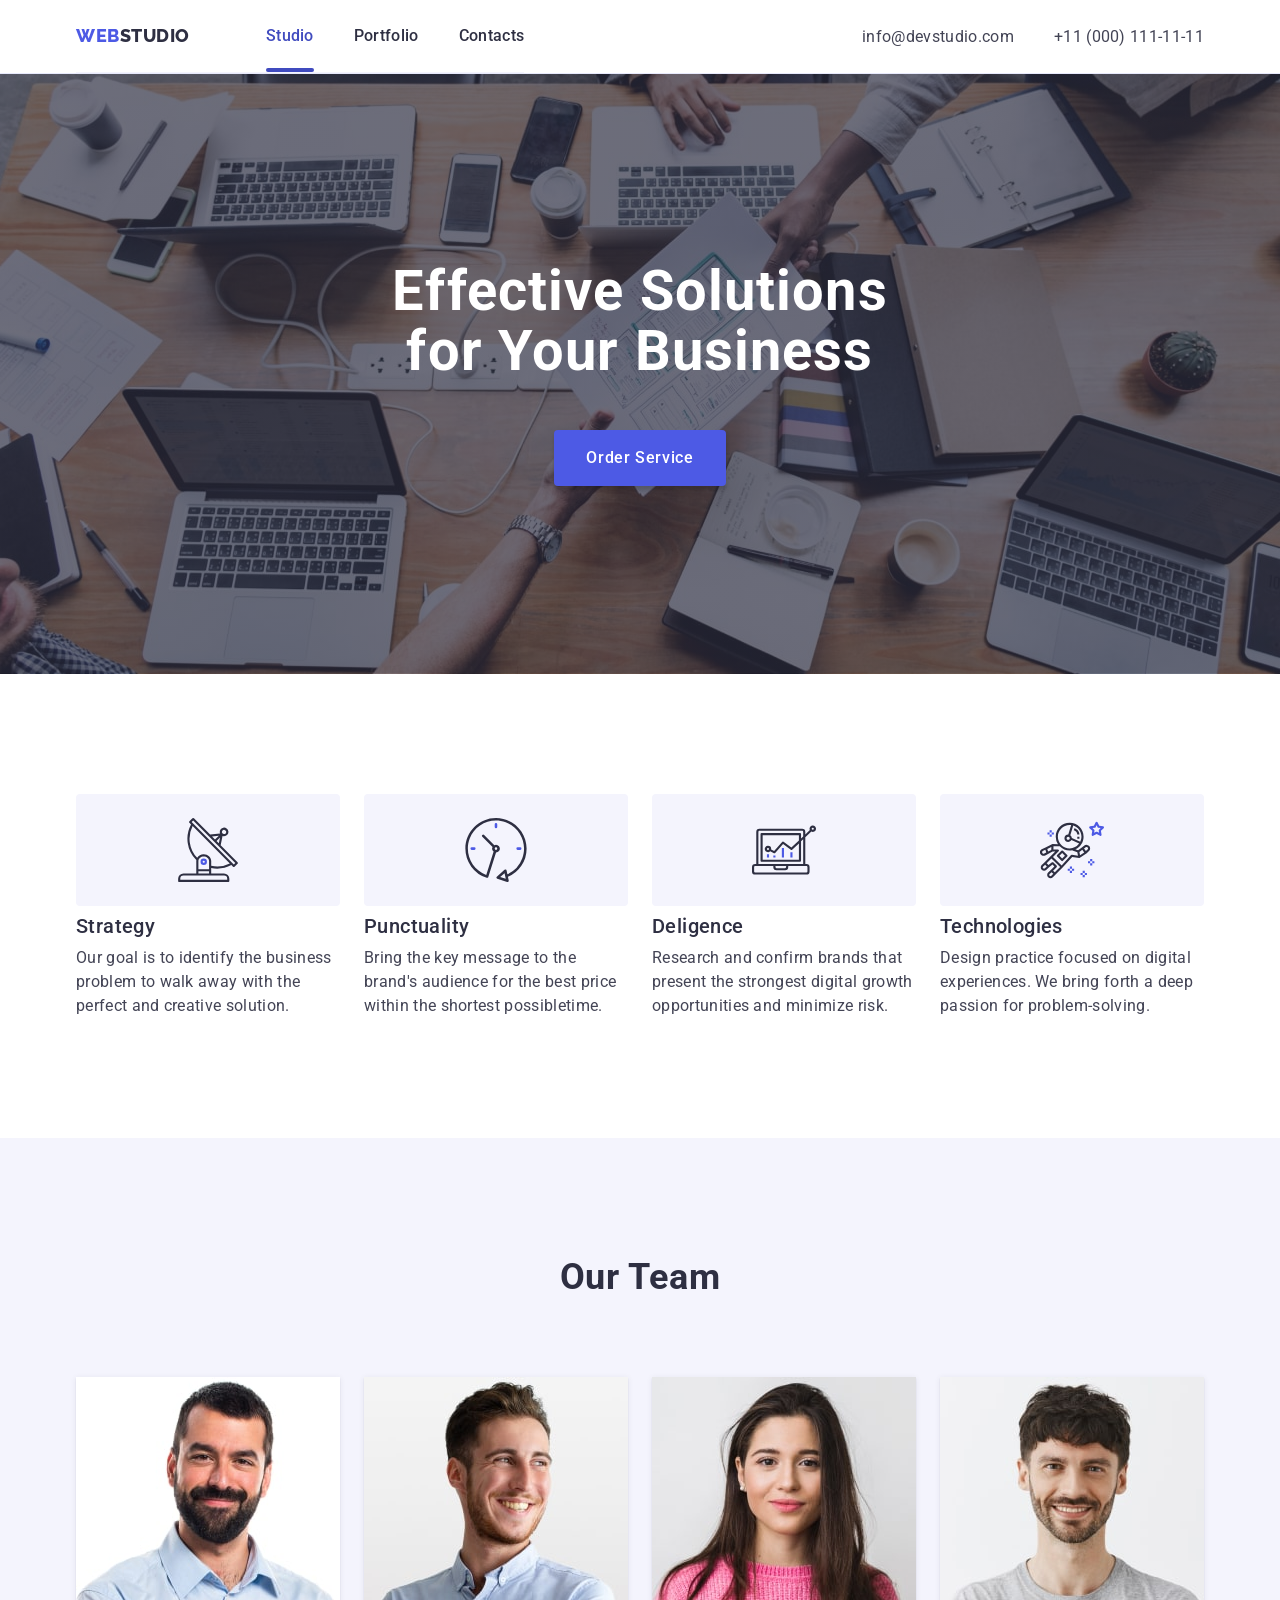
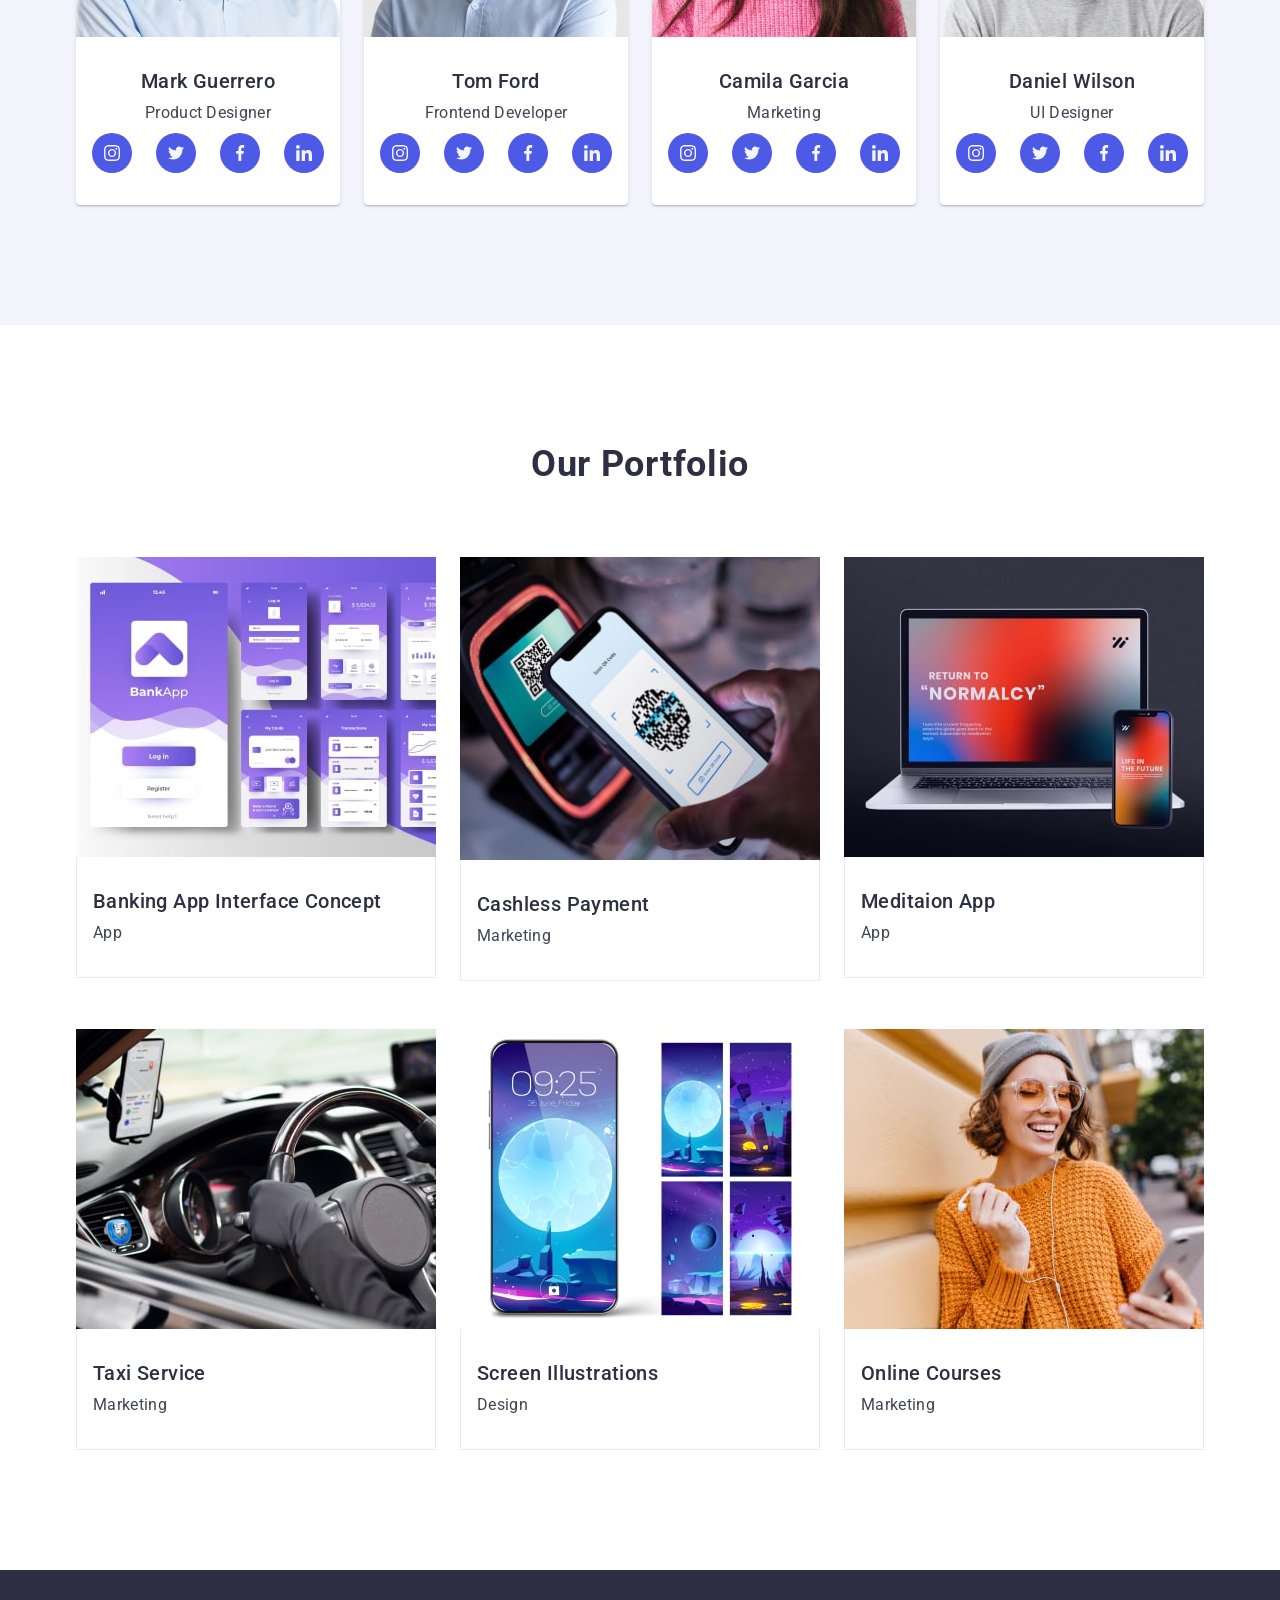
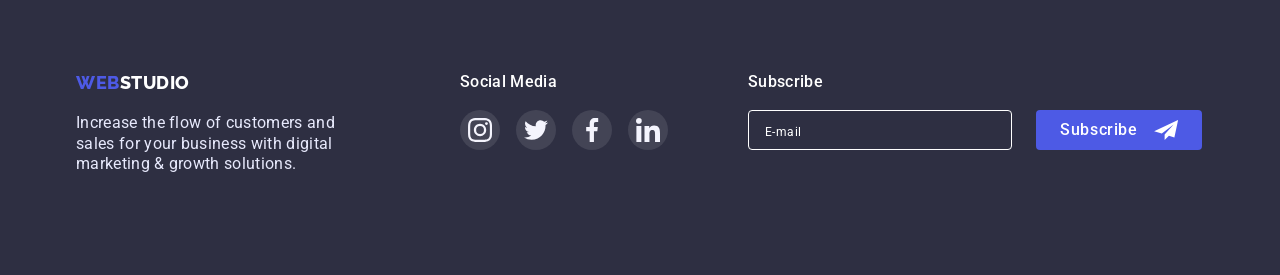
==== commit 0cf36fd6: "Add files via upload" ====
--- a/index.html
+++ b/index.html
@@ -614,7 +614,7 @@
 
                             <button type="submit" class="button_subscribe">Subscribe
                                 <svg class="icon_plane" width="24" height="20">
-                                    <use href=" ./images/Sprite/symbol-defs2#airplane-icon"></use>
+                                    <use href=" ./images/Sprite/symbol-defs2.svg#airplane-icon"></use>
                                 </svg>
                             </button>
                         </div>
@@ -629,7 +629,7 @@
         <div class="modal">
             <button class="modal_close_btn" id="closeButton" data-modal-close>
                 <svg class="modal_close_btn_icon" width="8" height="8">
-                    <use href="./images/Sprite/symbol-defs_1.svg#X1"></use>
+                    <use href="./images/symbol-defs_1.svg#X1"></use>
                 </svg>
             </button>
 
@@ -644,7 +644,7 @@
                         <input type="text" class="form_input_box" name="name" id="name" placeholder=" " required
                             pattern="^[a-zA-Zа-яА-Я]+$" minlength="2">
                         <svg class="icon" width="18" height="24">
-                            <use href="./images/Sprite/symbol-defs2#Name-1"></use>
+                            <use href="./images/Sprite/symbol-defs3.svg#Name-1"></use>
                         </svg>
                     </span>
                 </label>
@@ -655,7 +655,7 @@
                         <input type="tel" class="form_input_box" name="phone" id="phone" placeholder=" " required
                             pattern="[0-9]{3}-[0-9]{3}-[0-9]{2}-[0-9]{2}" title="xxx-xxx-xx-xx">
                         <svg class="icon" width="18" height="24">
-                            <use href="./images/Sprite/symbol-defs2#phone"></use>
+                            <use href="./images/Sprite/symbol-defs3.svg#phone"></use>
                         </svg>
                     </span>
                 </label>
@@ -665,7 +665,7 @@
                     <span class="icon_wrapper">
                         <input type="email" class="form_input_box" name="mail" id="mail" placeholder=" " required>
                         <svg class="icon" width="18" height="24">
-                            <use href="./images/Sprite/symbol-defs2#email"></use>
+                            <use href="./images/Sprite/symbol-defs3.svg#email"></use>
                         </svg>
                     </span>
                 </label>
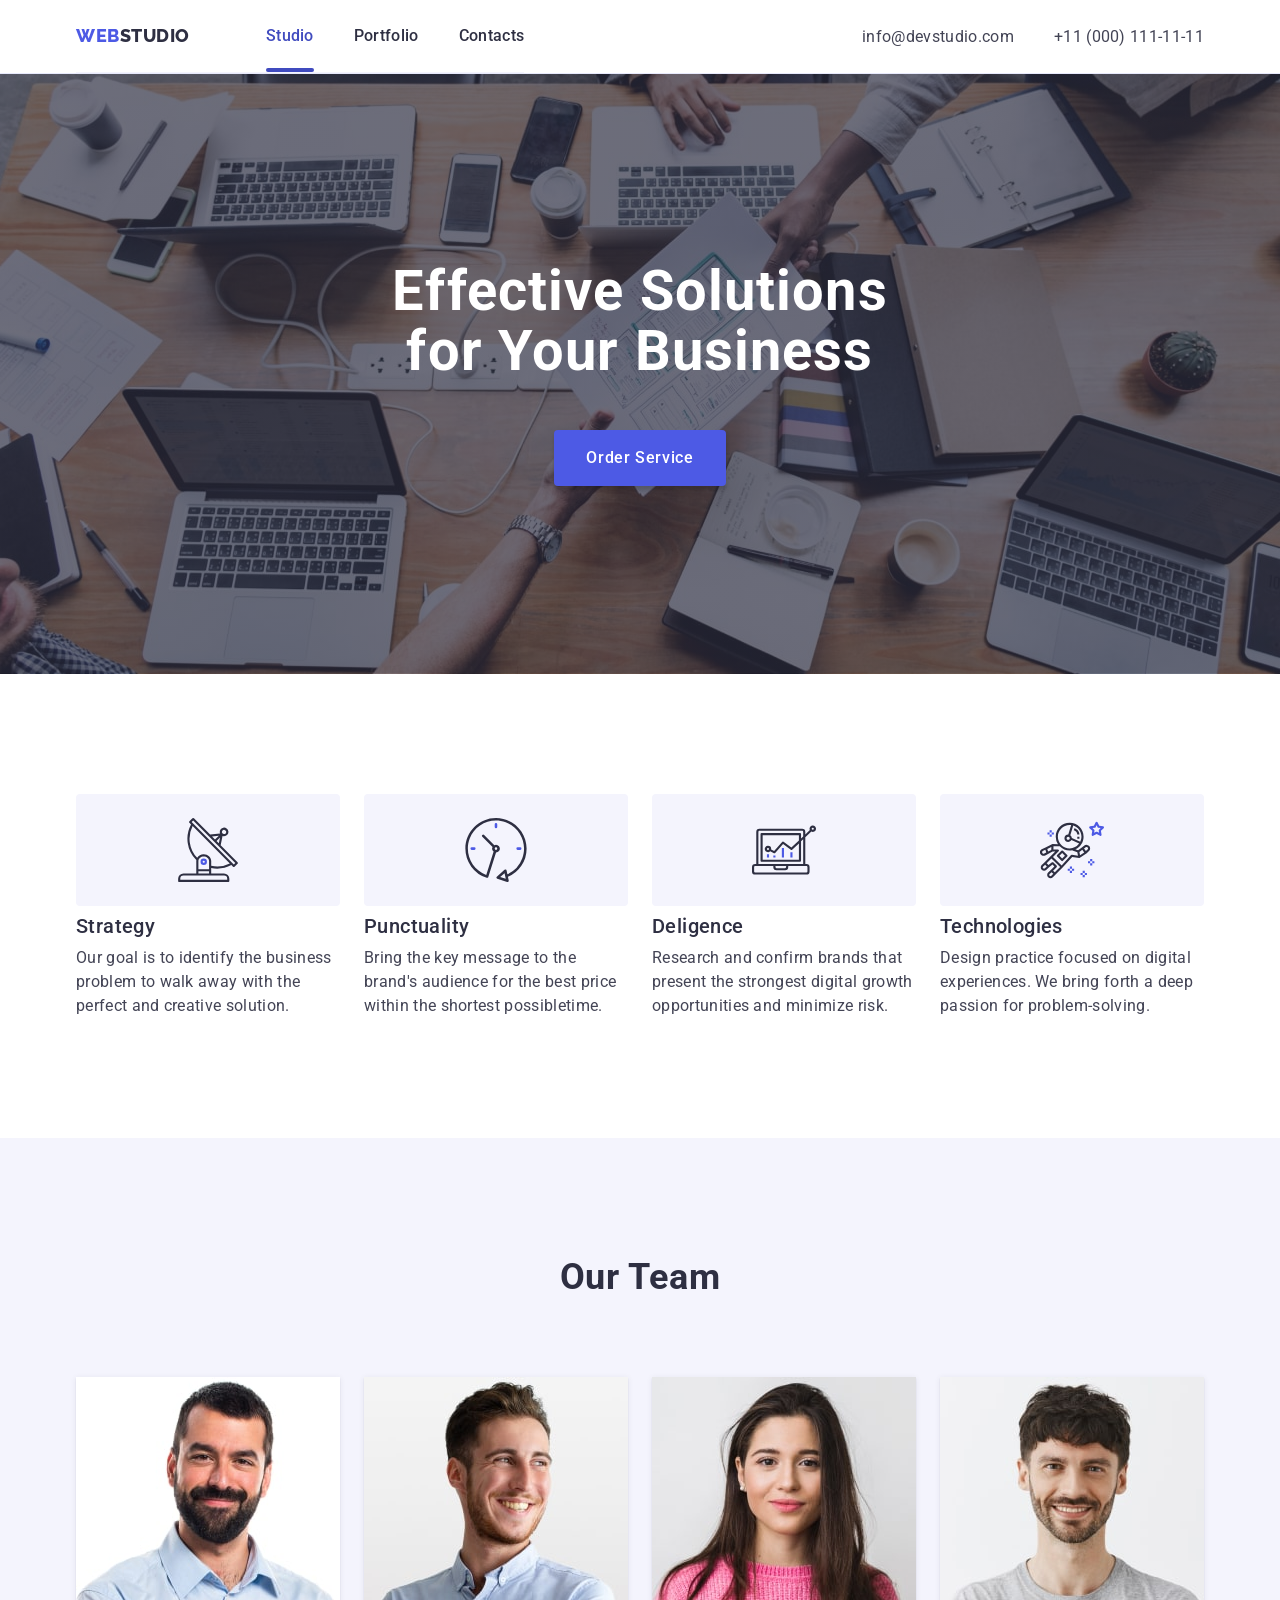
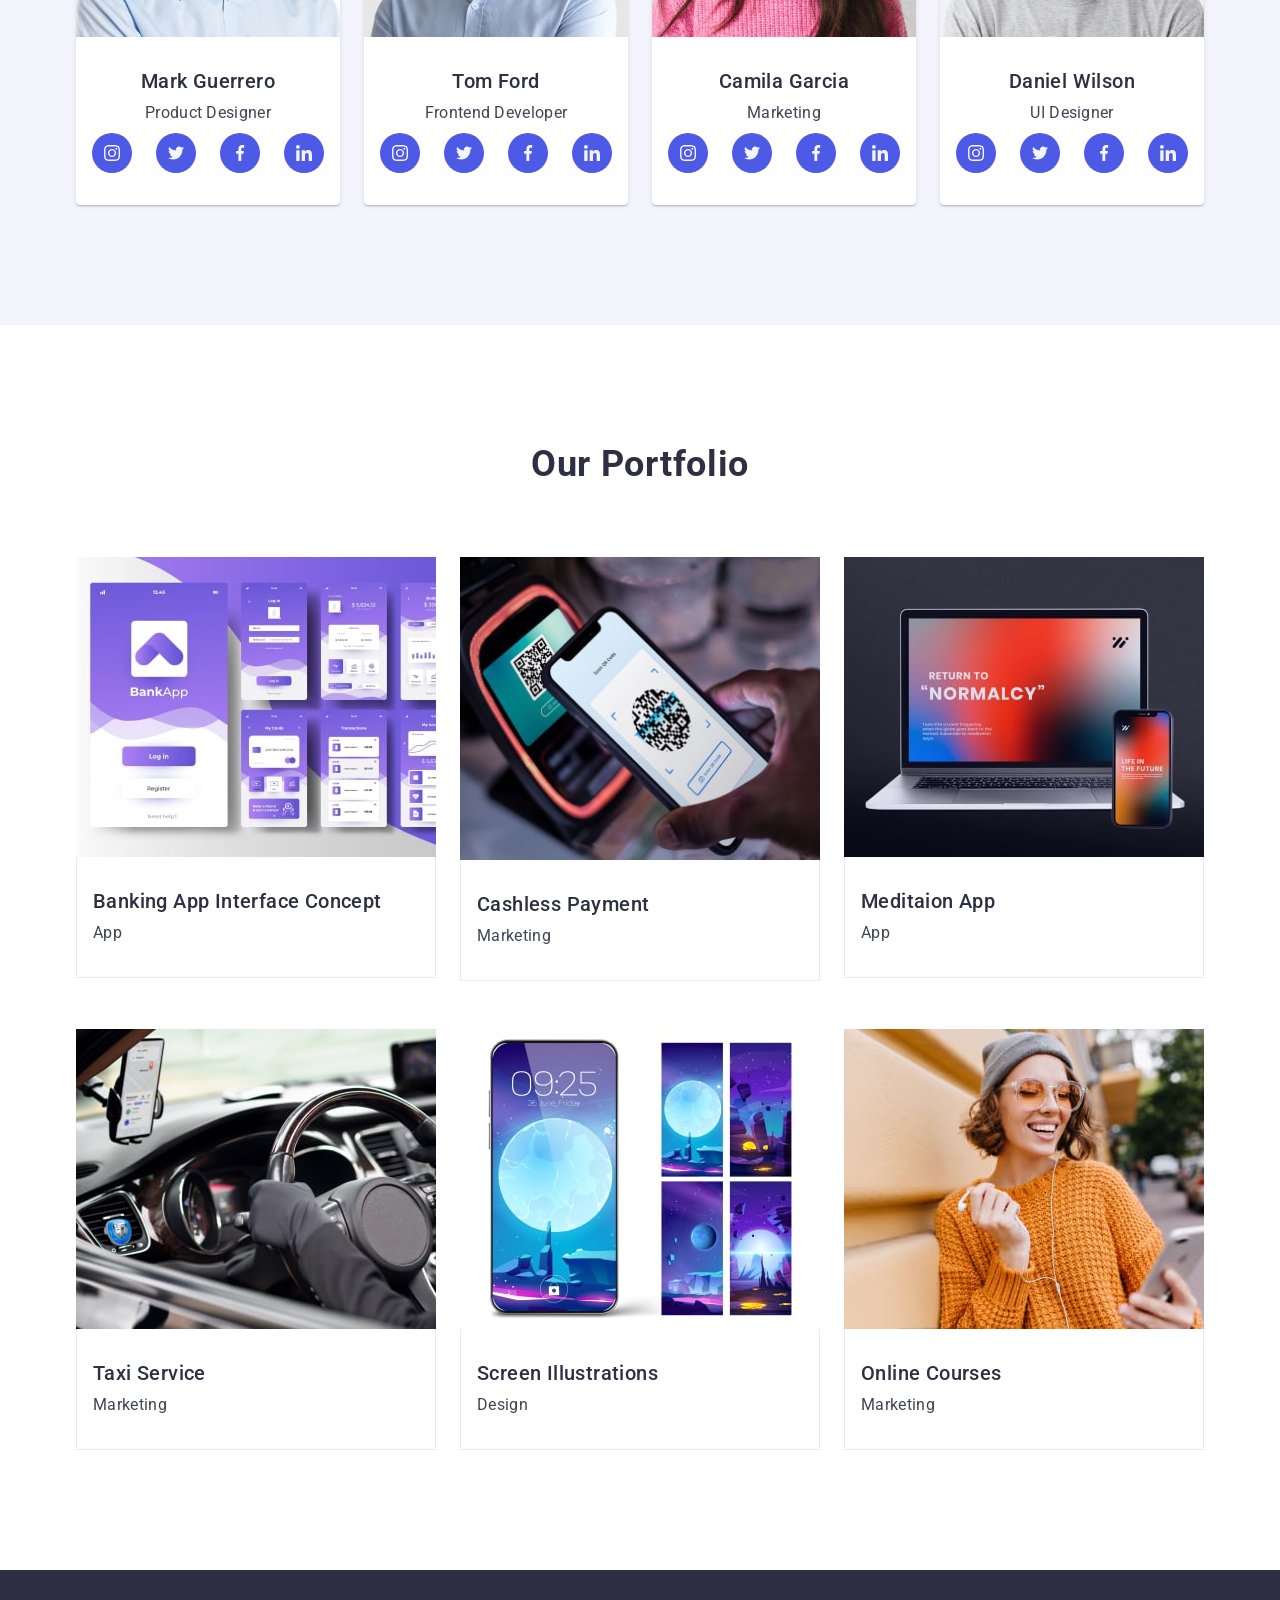
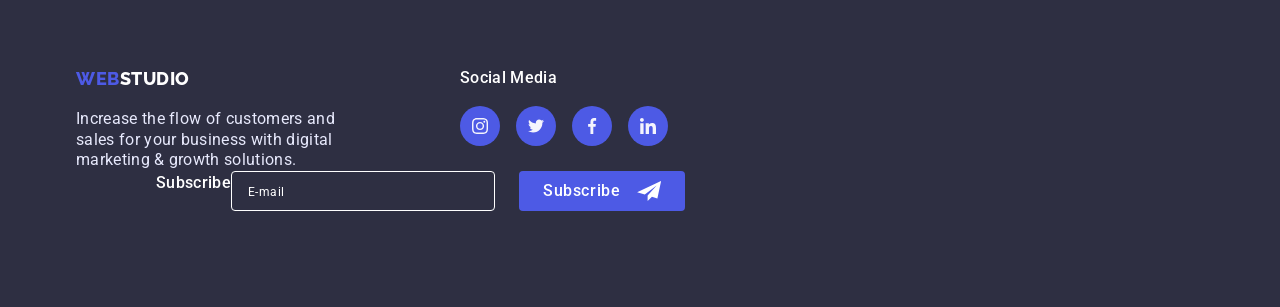
==== commit 6ba997e0: "Add files via upload" ====
--- a/index.html
+++ b/index.html
@@ -52,7 +52,7 @@
 
         <!-- mobile menu -->
         <div class="mobile_menu" data-modal>
-            <div class="container mobile_menu_container">
+            <div class="mobile_menu_container">
                 <button type="button" class="mobile_menu_close_btn" data-modal-close>
                     <svg class="mobile_menu_close_icon" width="8" height="8">
                         <use href="./images/symbol-defs_1.svg#X1"></use>
@@ -66,7 +66,7 @@
                     <li class="mobile_menu_list_item"><a href="#" class="mobiele_link highlight">Contacts</a></li>
                 </ul>
             </div>
-            <div class="container">
+            <div class="mobile_menu_container">
                 <ul class="mobile_address">
                         <li class="mobiel_address_tel">
                             <a href="mobile_address_item">+11 (000) 111-11-11</a>
@@ -420,11 +420,11 @@
                             <div class="row_item_wrapper">
                                 <picture>
                                     <source srcset="./images/Images-mobile-optimized/adv1-1x.jpg 1x, ./images/Images-mobile-optimized/adv1-2x.jpg 2x"
-                                        media="(max-width: 768px)">
+                                        media="(max-width: 767px)">
                                     <source srcset="./images/images-tablets-optimized/adv1-1x.jpg 1x, ./images/images-tablets-optimized/adv1-2x.jpg 2x"
-                                        media="(max-width: 1199px)">
+                                        media="(min-width: 768px) and (max-width: 1157px)">
                                     <source srcset="./images/images-desktop-optimized/adv1-1x.jpg 1x, ./images/images-desktop-optimized/adv1-2x.jpg 2x"
-                                        media="(min-width: 1200px)">
+                                        media="(min-width: 1158px)">
                                     <img src="./images/static-portfolio/img/BankApp.jpg" alt="Картинка Bank App" width="360" height="300">
                                 </picture>
                                 <p class="overlay">14 Stylish and User-Friendly App Design Concepts · Task Manager App ·
@@ -441,11 +441,11 @@
                             <div class="row_item_wrapper">
                             <picture>
                                 <source srcset="./images/Images-mobile-optimized/adv2-1x.jpg 1x, ./images/Images-mobile-optimized/adv2-2x.jpg 2x"
-                                    media="(max-width: 768px)">
+                                    media="(max-width: 767px)">
                                 <source srcset="./images/images-tablets-optimized/adv2-1x.jpg 1x, ./images/images-tablets-optimized/adv2-2x.jpg 2x "
-                                    media="(max-width: 1199px)">
+                                    media="(min-width: 768px) and (max-width: 1157px)">
                                 <source srcset="./images/images-desktop-optimized/adv2-1x.jpg 1x, ./images/images-desktop-optimized/adv2-2x.jpg 2x"
-                                    media="(min-width: 1200px)">
+                                    media="(min-width: 1158px)">
                                 <img src="./images/static-portfolio/img/QR.jpg" alt="Картинка Bank App" width="360"
                                     height="300">
                             </picture>
@@ -463,11 +463,11 @@
                             <div class="row_item_wrapper">
                             <picture>
                                 <source srcset="./images/Images-mobile-optimized/adv3-1x.jpg 1x, ./images/Images-mobile-optimized/adv3-2x.jpg 2x"
-                                    media="(max-width: 768px)">
+                                    media="(max-width: 767px)">
                                 <source srcset="./images/images-tablets-optimized/adv3-1x.jpg 1x, ./images/images-tablets-optimized/adv3-2x.jpg 2x "
-                                    media="(max-width: 1199px)">
+                                    media="(min-width: 768px) and (max-width: 1157px)">
                                 <source srcset="./images/images-desktop-optimized/adv3-1x.jpg 1x, ./images/images-desktop-optimized/adv3-2x.jpg 2x"
-                                    media="(min-width: 1200px)">
+                                    media="(min-width: 1158px)">
                                 <img src="./images/static-portfolio/img/Monitor.jpg" alt="Картинка Bank App" width="360"
                                     height="300">
                             </picture>
@@ -485,11 +485,11 @@
                             <div class="row_item_wrapper">
                             <picture>
                                 <source srcset="./images/Images-mobile-optimized/adv4-1x.jpg 1x, ./images/Images-mobile-optimized/adv4-2x.jpg 2x"
-                                    media="(max-width: 768px)">
+                                    media="(max-width: 767px)">
                                 <source srcset="./images/images-tablets-optimized/adv4-1x.jpg 1x, ./images/images-tablets-optimized/adv4-2x.jpg 2x "
-                                    media="(max-width: 1199px)">
+                                    media="(min-width: 768px) and (max-width: 1157px)">
                                 <source srcset="./images/images-desktop-optimized/adv4-1x.jpg 1x, ./images/images-desktop-optimized/adv4-2x.jpg 2x"
-                                    media="(min-width: 1200px)">
+                                    media="(min-width: 1158px)">
                                 <img src="./images/static-portfolio/img/taxiservice.jpg" alt="Картинка Bank App" width="360"
                                     height="300">
                             </picture>
@@ -507,11 +507,11 @@
                             <div class="row_item_wrapper">
                             <picture>
                                 <source srcset="./images/Images-mobile-optimized/adv5-1x.jpg 1x, ./images/Images-mobile-optimized/adv5-2x.jpg 2x"
-                                    media="(max-width: 768px)">
+                                    media="(max-width: 767px)">
                                 <source srcset="./images/images-tablets-optimized/adv5-1x.jpg 1x, ./images/images-tablets-optimized/adv5-2x.jpg 2x "
-                                    media="(max-width: 1199px)">
+                                    media="(min-width: 768px) and (max-width: 1157px)">
                                 <source srcset="./images/images-desktop-optimized/adv5-1x.jpg 1x, ./images/images-desktop-optimized/adv5-2x.jpg 2x"
-                                    media="(min-width: 1200px)">
+                                    media="(min-width: 1158px)">
                                 <img src="./images/static-portfolio/img/screen.jpg" alt="Картинка Bank App" width="360"
                                     height="300">
                             </picture>
@@ -529,11 +529,11 @@
                             <div class="row_item_wrapper">
                             <picture>
                                 <source srcset="./images/Images-mobile-optimized/adv6-1x.jpg 1x, ./images/Images-mobile-optimized/adv6-2x.jpg 2x"
-                                    media="(max-width: 768px)">
+                                    media="(max-width: 767px)">
                                 <source srcset="./images/images-tablets-optimized/adv6-1x.jpg 1x, ./images/images-tablets-optimized/adv6-2x.jpg 2x "
-                                    media="(max-width: 1199px)">
+                                    media="(min-width: 768px) and (max-width: 1157px)">
                                 <source srcset="./images/images-desktop-optimized/adv6-1x.jpg 1x, ./images/images-desktop-optimized/adv6-2x.jpg 2x"
-                                    media="(max-width: 1200px)">
+                                    media="(max-width: 1158px)">
                                 <img src="./images/static-portfolio/img/online.jpg" alt="Картинка Bank App" width="360"
                                     height="300">
                             </picture>
@@ -568,32 +568,32 @@
                         <p class="footer_media">Social Media</p>
                         <ul class="footer_social_list">
                             <li class="footer_socil_item">
-                                <a class="footer_link_back" href="">
-                                    <svg class="footer_link_sign" width="24" height="24">
+                                <a class="team_link" href="">
+                                    <svg class="icon_team_social" width="24" height="24">
                                         <use href="./images/symbol-defs_1.svg#instagram">
                                         </use>
                                     </svg>
                                 </a>
                             </li>
                             <li class="footer_socil_item">
-                                <a class="footer_link_back" href="">
-                                    <svg class="footer_link_sign" width="24" height="24">
+                                <a class="team_link" href="">
+                                    <svg class="icon_team_social" width="24" height="24">
                                         <use href="./images/symbol-defs_1.svg#twitter">
                                         </use>
                                     </svg>
                                 </a>
                             </li>
                             <li class="footer_socil_item">
-                                <a class="footer_link_back" href="">
-                                    <svg class="footer_link_sign" width="24" height="24">
+                                <a class="team_link" href="">
+                                    <svg class="icon_team_social" width="24" height="24">
                                         <use href="./images/symbol-defs_1.svg#facebook">
                                         </use>
                                     </svg>
                                 </a>
                             </li>
                             <li class="footer_socil_item">
-                                <a class="footer_link_back" href="">
-                                    <svg class="footer_link_sign" width="24" height="24">
+                                <a class="team_link" href="">
+                                    <svg class="icon_team_social" width="24" height="24">
                                         <use href="./images/symbol-defs_1.svg#linkedin">
                                         </use>
                                     </svg>
@@ -606,8 +606,8 @@
                 <!-- Footer-form -->
 
                     <form class="footer_right subscribe_form" autocomplete="off">
-                        <p class="subscribe_title">Subscribe</p>
                         <div class="subscribe_contact">
+                            <p class="subscribe_title">Subscribe</p>
                             <span class="subscribe_btn">
                                 <input class="subscribe_input" name="subscribe" placeholder="E-mail" required>
                             </span>
@@ -637,7 +637,7 @@
 
             <form class="form" autocomplete="off">
                 <p class="form_title">Leave your contacts and we will call you back</p>
-
+            
                 <label class="form_field">
                     <span class="form_input"> Name </span>
                     <span class="icon_wrapper">
@@ -648,7 +648,7 @@
                         </svg>
                     </span>
                 </label>
-
+            
                 <label class="form_field">
                     <span class="form_input"> Phone </span>
                     <span class="icon_wrapper">
@@ -659,7 +659,7 @@
                         </svg>
                     </span>
                 </label>
-
+            
                 <label class="form_field">
                     <span class="form_input"> Email </span>
                     <span class="icon_wrapper">
@@ -669,20 +669,19 @@
                         </svg>
                     </span>
                 </label>
-
+            
                 <label class="form_field">
                     <span class="form_input">Comment</span>
                     <textarea name="user_message" class="modal_form_message" placeholder="Text input"></textarea>
                 </label>
                 <span class="user_wrapper">
-                    <input id="user_policy" type="checkbox" name="user_policy" class="modal_form_check visually_hidden"
-                        value="">
-                    <label for="user_policy" class="checkbox_desc">I accept the terms and conditions of the&nbsp;<a
-                            href="" class="policy">Privacy Policy</a>
+                    <input id="user_policy" type="checkbox" name="user_policy" class="modal_form_check visually_hidden" value="">
+                    <label for="user_policy" class="checkbox_desc"> <span class="checkbox_desc_text"><span class="checkbox_desc_text2">I accept the terms and conditions of the&nbsp;</span><a href=""
+                            class="policy">Privacy Policy</a></span>
                     </label>
                 </span>
                 <button type="submit" class="form_submit">Send</button>
-
+            
             </form>
         </div>
     </div>
--- a/css/styles.css
+++ b/css/styles.css
@@ -756,12 +756,16 @@
 
 footer {
 	background-color: var(--grey);
-	padding: 100px 0;
-}
-
-.footer {
-	display: flex;
-}
+	padding: 96px 0;
+	display: flex;
+}
+
+@media only screen and (max-width: 1199px) {
+   
+	.footer {
+		padding: 96px 0;
+	}
+  }
 
 .backdrop {
 	position: fixed;
@@ -771,8 +775,8 @@
 	height: 100%;
 	z-index: 100;
 	transition: opacity var(--transition-dur-and-func), visibility var(--transition-dur-and-func);
-
 	overflow-y: scroll;
+	background-color: rgba(46, 47, 66, 0.4);
 }
 
 .backdrop.is-hidden {
@@ -786,6 +790,7 @@
 	top: 50%;
 	left: 50%;
 	transform: translate(-50%, -50%);
+	width: 100%;
 	width: 408px;
 	min-height: 576px;
 	background-color: #fcfcfc;
@@ -980,7 +985,7 @@
 	height: 16px;
 	border: 1px solid #2e2f42;
 	border-radius: 2px;
-	margin-right: 8px;
+	margin-right: 7.5px;
 }
 
 .modal_form_check:checked+.checkbox_desc::before {
@@ -1031,274 +1036,6 @@
 	color: var(--syniy);
 }
 
-.backdrop {
-	position: fixed;
-	top: 0;
-	left: 0;
-	width: 100%;
-	height: 100%;
-	z-index: 100;
-	transition: opacity var(--transition-dur-and-func), visibility var(--transition-dur-and-func);
-	overflow-y: scroll;
-}
-
-.backdrop.is-hidden {
-	opacity: 0;
-	visibility: hidden;
-	pointer-events: none;
-}
-
-.modal {
-	position: absolute;
-	top: 50%;
-	left: 50%;
-	transform: translate(-50%, -50%);
-	width: 100%;
-	width: 408px;
-	min-height: 576px;
-	background-color: #fcfcfc;
-	border-radius: 4px;
-	box-shadow: 0 1px 1px rgba(0, 0, 0, 0.14), 0 1px 3px rgba(0, 0, 0, 0.12), 0 2px 1px rgba(0, 0, 0, 0.2);
-	padding-top: 80px;
-	padding-bottom: 24px;
-	padding-left: 24px;
-	padding-right: 24px;
-}
-
-.modal_close_btn {
-	position: absolute;
-	top: 24px;
-	right: 24px;
-	display: flex;
-	justify-content: center;
-	align-items: center;
-	width: 24px;
-	height: 24px;
-	border-radius: 50%;
-	background-color: #e7e9fc;
-	border: 1px solid rgba(0, 0, 0, 0.1);
-	box-sizing: border-box;
-	padding: 0;
-	transition-property: border, background-color;
-	transition-property: fill;
-	cursor: pointer;
-}
-
-.modal_close_btn:hover,
-.modal_close_btn:focus {
-	border-color: var(--grey);
-	background-color: #404bbf;
-}
-
-.modal_close_btn_icon {
-	transition: var(--transition-dur-and-func);
-	transition-duration: var(--transition-dur-and-func);
-	transition-timing-function: var(--timing-function);
-}
-
-.modal_close_btn:hover .modal_close_btn_icon,
-.modal_close_btn:focus .modal_close_btn_icon {
-	fill: #e7e9fc;
-}
-
-.form {
-	display: flex;
-	flex-direction: column;
-}
-
-.form_title {
-	font-family: 'Roboto';
-	font-style: normal;
-	font-weight: 500;
-	font-size: 16px;
-	line-height: 24px;
-	text-align: center;
-	letter-spacing: .02em;
-	color: var(--grey);
-	display: block;
-	margin-bottom: 21px;
-	align-items: center;
-}
-
-.form_input_box {
-	width: 100%;
-	height: 40px;
-	border: 1px solid rgba(33, 33, 33, 0.2);
-	border-radius: 4px;
-	padding-left: 38px;
-}
-
-.form_input {
-	display: block;
-	font-weight: 400;
-	font-family: 'Roboto';
-	font-style: normal;
-	font-weight: 400;
-	font-size: 12px;
-	line-height: 1.16;
-	letter-spacing: .01em;
-	color: #8e8f99;
-	margin-bottom: 4px;
-	text-shadow: 0 4px 4px rgba(0, 0, 0, 0.25);
-}
-
-.form_field {
-	display: flex;
-	flex-direction: column;
-	position: relative;
-	font-size: 16px;
-}
-
-.form_label {
-	position: absolute;
-	top: 50%;
-	left: 10%;
-	transform: translateY(-50%);
-	color: #8e8f99;
-	transition: transform 250ms linear;
-}
-
-.icon_wrapper {
-	position: relative;
-	display: block;
-	margin-bottom: 8px;
-}
-
-.icon {
-	position: absolute;
-	top: 50%;
-	left: 16px;
-	transform: translateY(-50%);
-	bottom: 8px;
-	width: 18px;
-	height: 24px;
-	transition: fill;
-	transition-duration: var(--transition-dur-and-func);
-	transition-timing-function: var(--timing-function);
-}
-
-.form_input_box:focus+.icon {
-	fill: var(--syniy);
-	transition: fill;
-	transition: border-color;
-	transition-duration: var(--transition-dur-and-func);
-	transition-timing-function: var(--timing-function);
-}
-
-.form_input_box:focus {
-	border: 1px solid var(--syniy);
-	border-radius: 4px;
-	outline: 0;
-	transition: border-color;
-	transition-duration: var(--transition-dur-and-func);
-	transition-timing-function: var(--timing-function);
-}
-
-.modal_form_message {
-	width: 100%;
-	height: 120px;
-	padding: 8px 16px;
-	resize: none;
-	font-weight: 400;
-	font-size: 16px;
-	line-height: 1.14;
-	letter-spacing: .04em;
-	border-radius: 4px;
-	transition: border-color;
-	border: 1px solid rgba(33, 33, 33, 0.2);
-	margin-bottom: 16px;
-	transition-duration: var(--transition-dur-and-func);
-	transition-timing-function: var(--timing-function);
-}
-
-.modal_form_message::placeholder {
-	font-size: 12px;
-	letter-spacing: .04em;
-	color: rgba(46, 47, 66, 0.4);
-	text-shadow: 0 4px 4px rgba(0, 0, 0, 0.25);
-}
-
-.modal_form_message:focus {
-	outline: 0;
-	border-color: var(--syniy);
-	border: 1px solid #4d5ae5;
-	border-radius: 4px;
-	transition: border-color;
-	transition-duration: var(--transition-dur-and-func);
-	transition-timing-function: var(--timing-function);
-}
-
-.checkbox_desc {
-	display: flex;
-	align-items: center;
-	font-weight: 400;
-	font-family: 'Roboto';
-	font-style: normal;
-	font-size: 12px;
-	line-height: 1.33;
-	letter-spacing: .04em;
-	color: var(--light-slate);
-	margin-bottom: 24px;
-}
-
-.checkbox_desc::before {
-	content: "";
-	display: block;
-	width: 16px;
-	height: 16px;
-	border: 1px solid #2e2f42;
-	border-radius: 2px;
-	margin-right: 8px;
-}
-
-.modal_form_check:checked+.checkbox_desc::before {
-	background-color: var(--grey-syniy);
-	box-shadow: inset 0 0 0 0 rgba(244, 244, 253, 1);
-	background-repeat: no-repeat;
-	background-position: center;
-	background-image: url("../images/Galochka.png");
-}
-
-.modal_form_check:focus+.checkbox_desc::before {
-	outline: 2px solid rgba(64, 75, 191, 1);
-	transition: border-color;
-	transition-duration: var(--transition-dur-and-func);
-	transition-timing-function: var(--timing-function);
-}
-
-.form_submit {
-	cursor: pointer;
-	align-self: center;
-	width: 169px;
-	height: 56px;
-	font-family: inherit;
-	font-weight: 500;
-	font-size: 16px;
-	line-height: 24px;
-	letter-spacing: .04em;
-	border-radius: 4px;
-	border: 0;
-	padding: 16px 32px;
-	color: var(--main-light-color);
-	background: var(--syniy);
-	align-items: center;
-	box-shadow: 0 4px 4px rgba(0, 0, 0, 0.15);
-	border-radius: 4px;
-	transition: background-color;
-	transition-duration: var(--transition-dur-and-func);
-	transition-timing-function: var(--timing-function);
-}
-
-.form_submit:hover,
-.form_submit:focus {
-	background: var(--grey-syniy);
-}
-
-.policy {
-	text-decoration: underline;
-	color: var(--syniy);
-}
-
 .mobile_menu_open {
 	display: none;
 }
--- a/css/mobile_first.css
+++ b/css/mobile_first.css
@@ -1,16 +1,24 @@
-@media screen and (max-width:768px) {
+@media screen and (max-width:767.9px) {
 
 	.container {
 		max-width: 426px;
-		padding-right: 15px;
-		padding-left: 15px;
-	}
-
+		padding-right: 16px;
+		padding-left: 16px;
+	}
+
+	.service .container {
+		padding: 0px;
+	}
+
+	.service {
+		padding: 72px 0;
+	}
 	.service_header {
 		font-weight: 700;
 		font-size: 36px;
 		line-height: 1.1;
-		max-width: 320px;
+		max-width: 216px;
+		max-height: 160px;
 		margin-bottom: 72px;
 	}
 
@@ -83,6 +91,7 @@
 
 	.team {
 		padding-bottom: 96px;
+		padding-top: 96px;
 	}
 
 	.team_list {
@@ -102,9 +111,10 @@
 
 	.team_container {
 		max-width: 426px;
-		padding-right: 15px;
-		padding-left: 15px;
+		padding-right: 28px;
+		padding-left: 28px;
 		margin: 0 auto;
+
 	}
 
 	.section_customers {
@@ -134,8 +144,9 @@
 	}
 
 	.portfolio_ul {
-			display: flex;
-			align-items: center;
+		display: flex;
+		align-items: center;
+		margin-bottom: 48px 0px;
 	}
 
 		.portfolio_ul:not(:last-child) {
@@ -149,13 +160,14 @@
 	}
 
 	.footer {
-
+		margin: 0px;
 		flex-direction: column;
 	}
 
 	.footer_left {
 		display: flex;
 		flex-direction: column;
+		padding: 0;
 	}
 
 	.footer_social_list {
@@ -165,6 +177,8 @@
 	.footer_left_studio {
 		max-width: 264px;
 		margin: auto;
+		margin-left: 0px;
+		margin-right: 0px;
 	}
 
 	.footer__left_media {
@@ -194,10 +208,6 @@
 
 	.subscribe_btn {
 		width: 100%;
-	}
-
-	.checkbox_desc {
-		flex-shrink: 0;
 	}
 
 	.subscribe_input {
@@ -317,15 +327,53 @@
 		top: 50%;
 		left: 50%;
 		transform: translate(-50%, -50%);
-		max-width: 408px;
-		width: 100%;
+		max-width: 288px;
+		width: 100%;
+		padding-left: 0;
+		padding-right: 0;
+	}
+
+	.user_wrapper {
+		margin: 0;
+		padding: 0;
+	}
+
+	.checkbox_desc {
+		flex-shrink: 0;
+		display: flex;
+	}
+
+	.checkbox_desc2 {
+		display: flex;
+		flex-wrap: wrap;
+		
 	}
 
 	.page {
 		color: #404BBF;
 	}
 
-
+	.checkbox_desc_text {
+		display: flex;
+		flex-wrap: wrap;
+	}
+
+	.checkbox_desc {
+		max-width: 230px;
+	}
+	.form {
+		padding-left: 16px;
+		padding-right: 16px;
+		margin: 0;
+	}
+
+		.checkbox_desc_text {
+			width: 231px;
+		}
+
+		.checkbox_desc_text2 {
+			white-space: nowrap;
+		}
 }
 
 
--- a/css/tablet.css
+++ b/css/tablet.css
@@ -4,6 +4,9 @@
 		max-width: 766px;
 		padding-right: 15px;
 		padding-left: 15px;
+	}
+	.service {
+		padding: 112px 0;
 	}
 
 	.service_header {
@@ -118,7 +121,14 @@
 	.portfolio_ul {
 			display: flex;
 			justify-content: center;
-			flex-basis: calc((100% - 72px) / 2);
+			flex-basis: calc((100% - 24px) / 2);
+			gap: 24px;
+			row-gap: 72px;
+			max-width: 736px;
+	}
+
+	.row_item {
+		min-width: 354px;
 	}
 
 	.portfolio_row_item {
--- a/css/mobile-menu.css
+++ b/css/mobile-menu.css
@@ -1,4 +1,4 @@
-@media screen and (max-width: 768px) {
+@media screen and (max-width: 767.9px) {
 	.mobile_menu {
 		position: fixed;
 		width: 100%;
@@ -32,6 +32,10 @@
 		flex-direction: column;
 		position: relative;
 		height: 100%;
+		padding-right: 24px;
+		max-width: 426px;
+		padding-right: 24px;
+		padding-left: 16px;
 	}
 
 	.mobile_menu_close_btn {
@@ -56,7 +60,8 @@
 
 
 	.mobile_menu_list {
-		padding-top: 80px;
+		padding-top: 72px;
+		padding-bottom: 168px;
 	}
 
 	.mobile_menu_list .mobile_menu_list_item:not(:last-child) {
@@ -144,4 +149,13 @@
 		width: 24px;
 		height: 24px
 	}
+
+	.checkbox_desc_text {
+		display: flex;
+		flex-wrap: wrap;
+	}
+
+	.checkbox_desc {
+		max-width: 256px;
+	}
 }
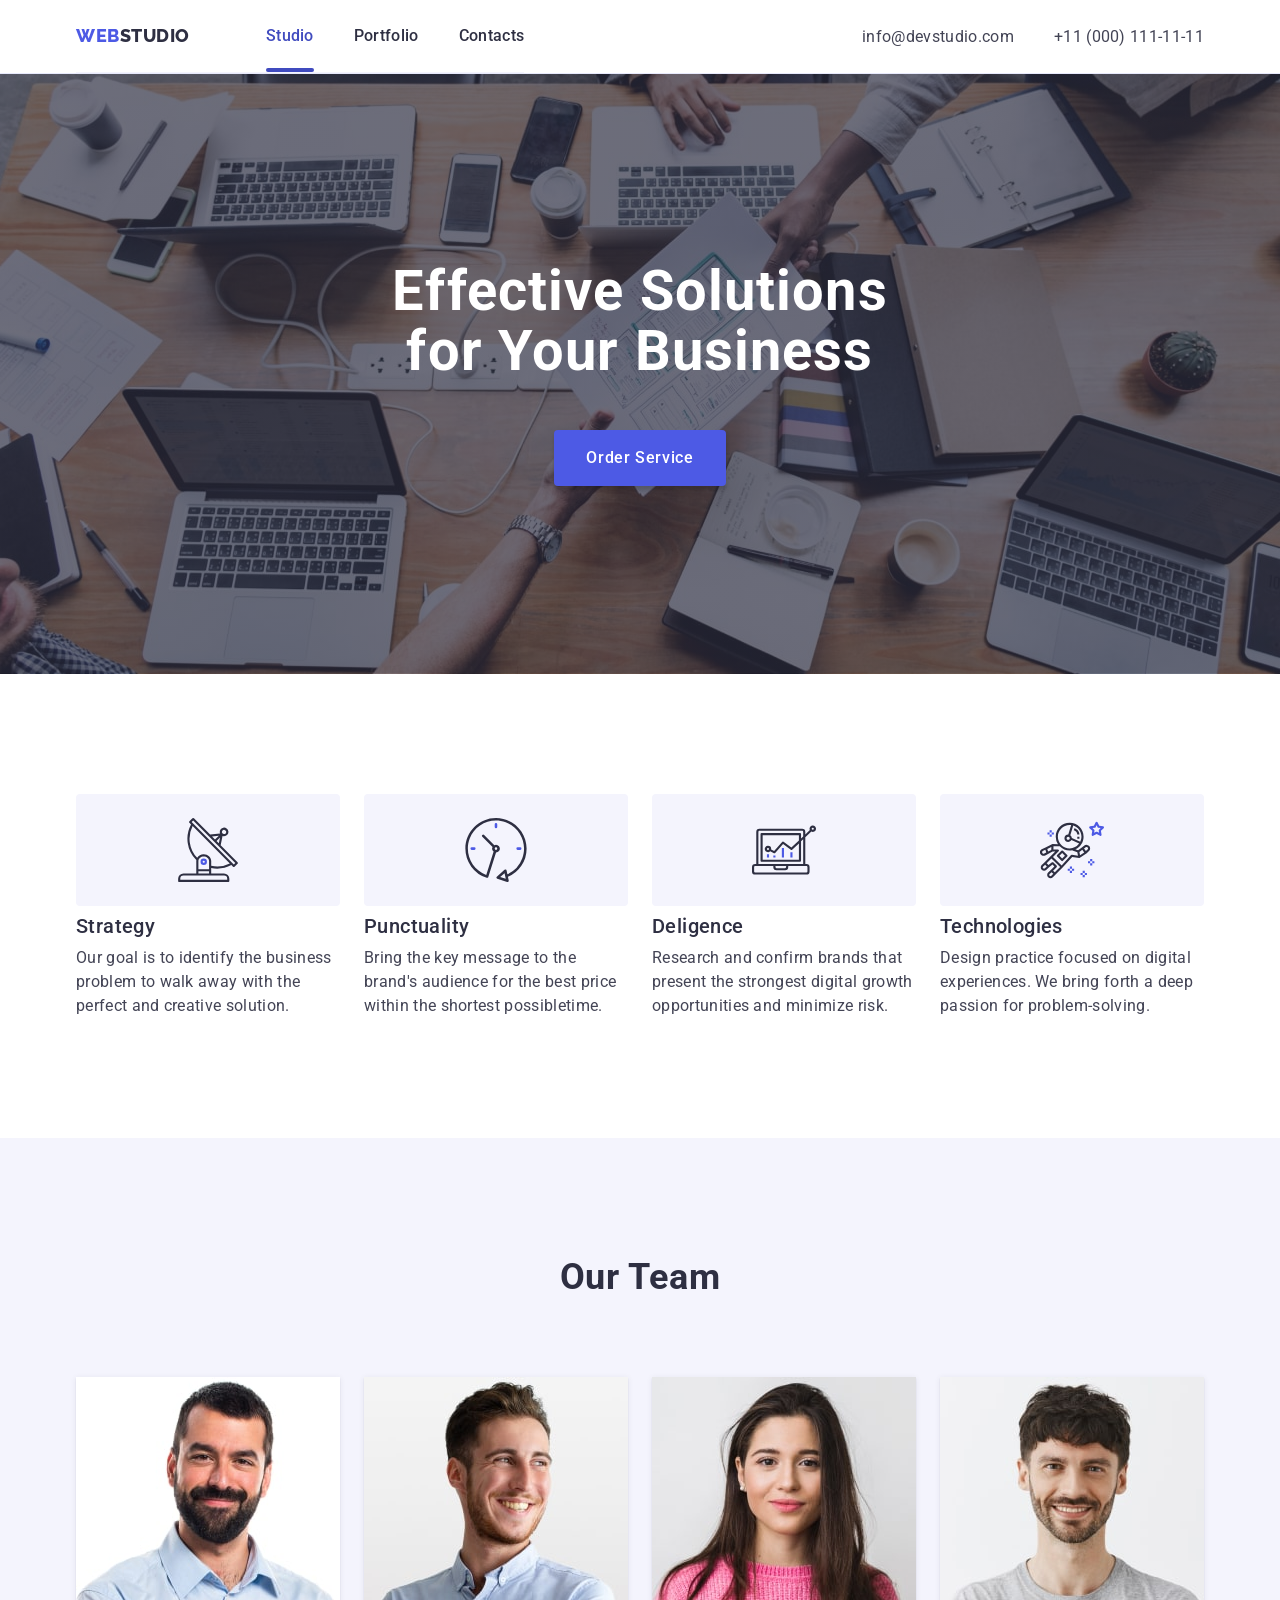
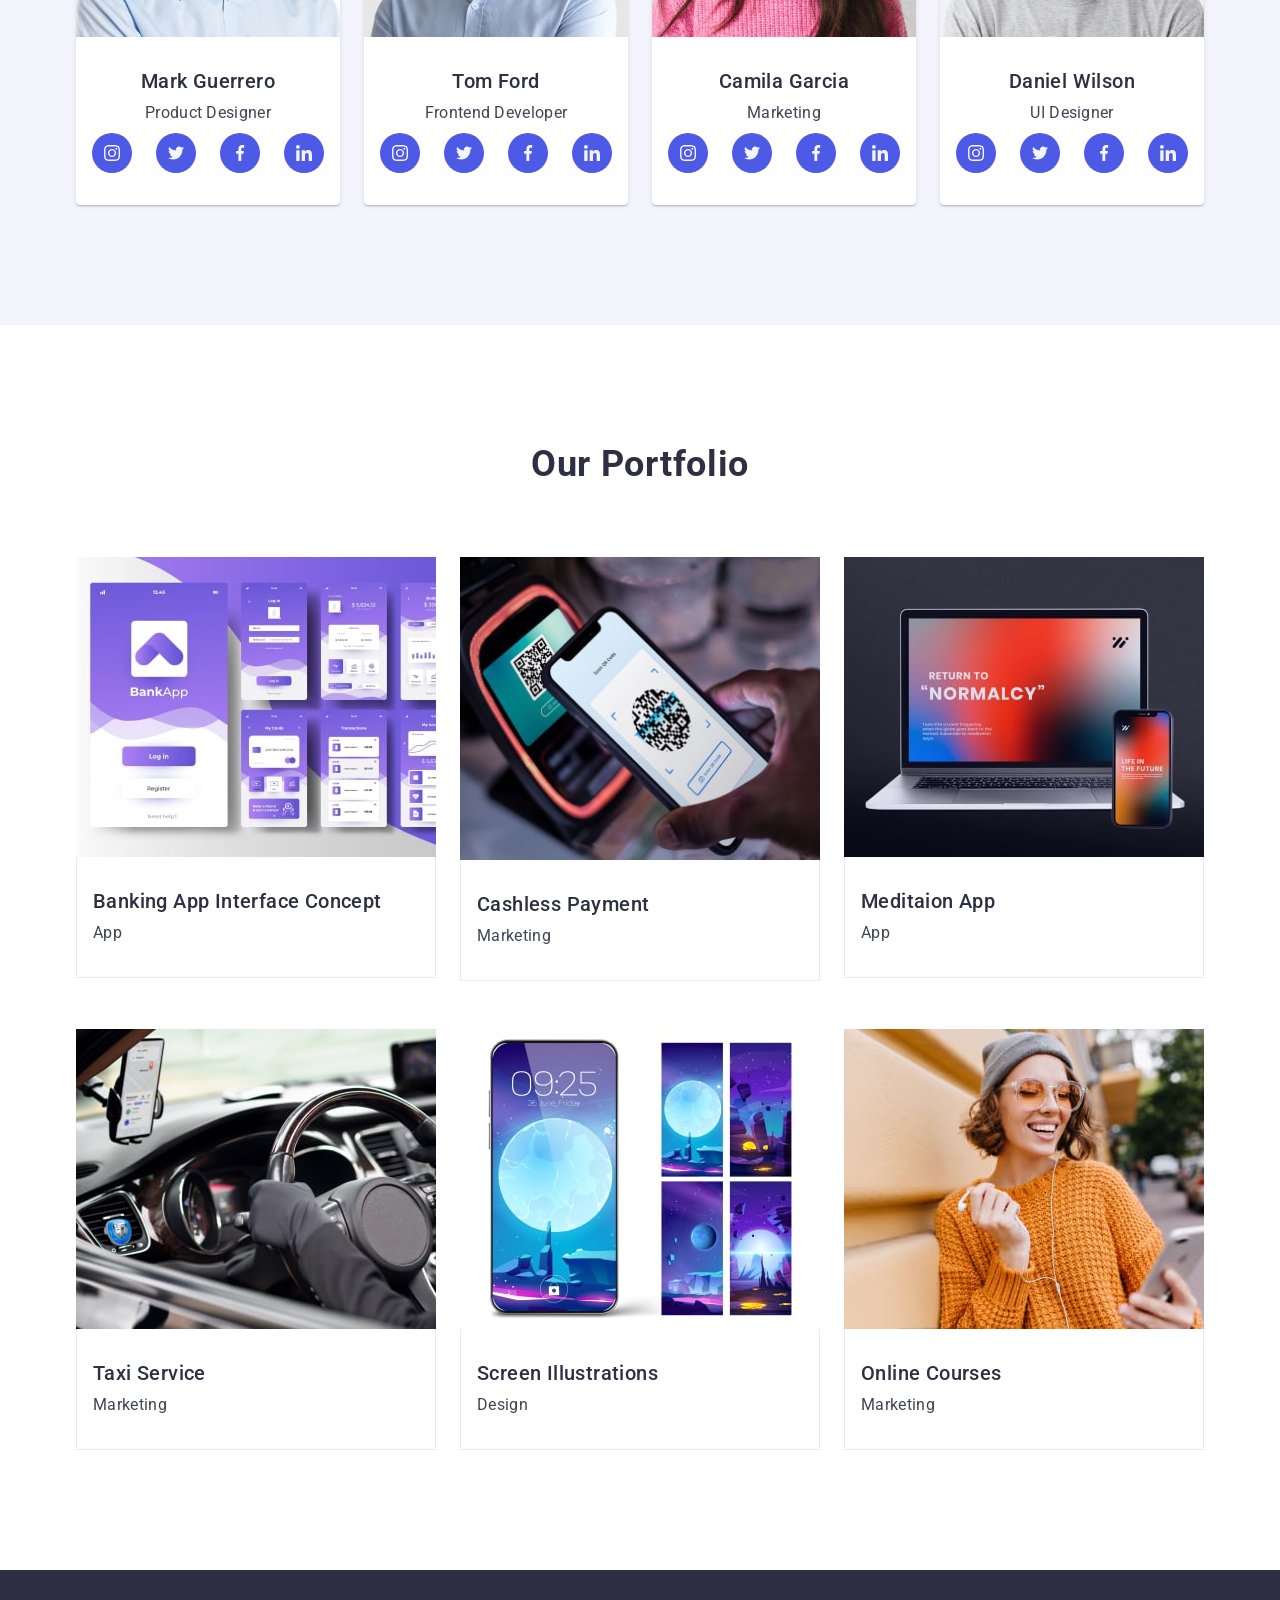
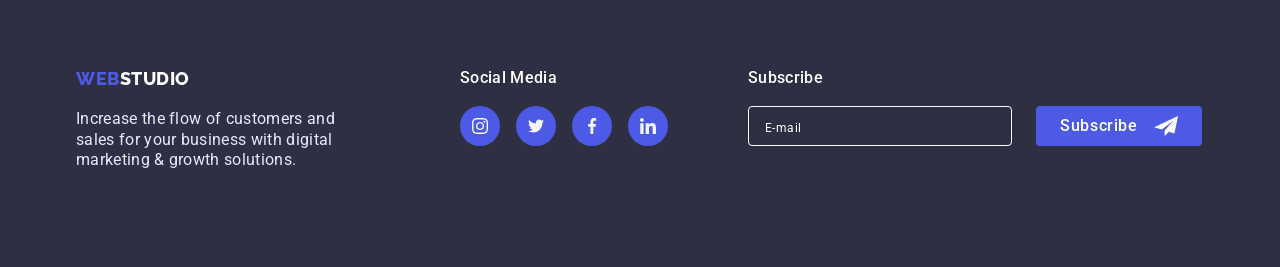
==== commit e9863a8e: "Add files via upload" ====
--- a/index.html
+++ b/index.html
@@ -606,8 +606,8 @@
                 <!-- Footer-form -->
 
                     <form class="footer_right subscribe_form" autocomplete="off">
+                            <p class="subscribe_title">Subscribe</p>
                         <div class="subscribe_contact">
-                            <p class="subscribe_title">Subscribe</p>
                             <span class="subscribe_btn">
                                 <input class="subscribe_input" name="subscribe" placeholder="E-mail" required>
                             </span>
--- a/css/styles.css
+++ b/css/styles.css
@@ -756,16 +756,13 @@
 
 footer {
 	background-color: var(--grey);
+	display: flex;
 	padding: 96px 0;
-	display: flex;
-}
-
-@media only screen and (max-width: 1199px) {
-   
-	.footer {
-		padding: 96px 0;
-	}
-  }
+}
+
+.footer {
+	display: flex;
+}
 
 .backdrop {
 	position: fixed;
--- a/css/tablet.css
+++ b/css/tablet.css
@@ -160,11 +160,9 @@
 		margin-left: 24px;
 	}
 
-	.subscribe_contact {
-		display: flex;
-		flex-direction: row;
-		align-items: center;
-	}
+		.subscribe_title {
+				
+		}
 
 	.button_subscribe {
 		margin-left: 24px;
--- a/css/desktop.css
+++ b/css/desktop.css
@@ -7,9 +7,14 @@
 		display: flex
 	}
 
+	.footer {
+		padding-bottom: 100px 0;
+	}
+
 	.subscribe_form {
 		margin-left: 80px;
 	}
+	 
 }
 
 @media screen and (min-width:768px) {
